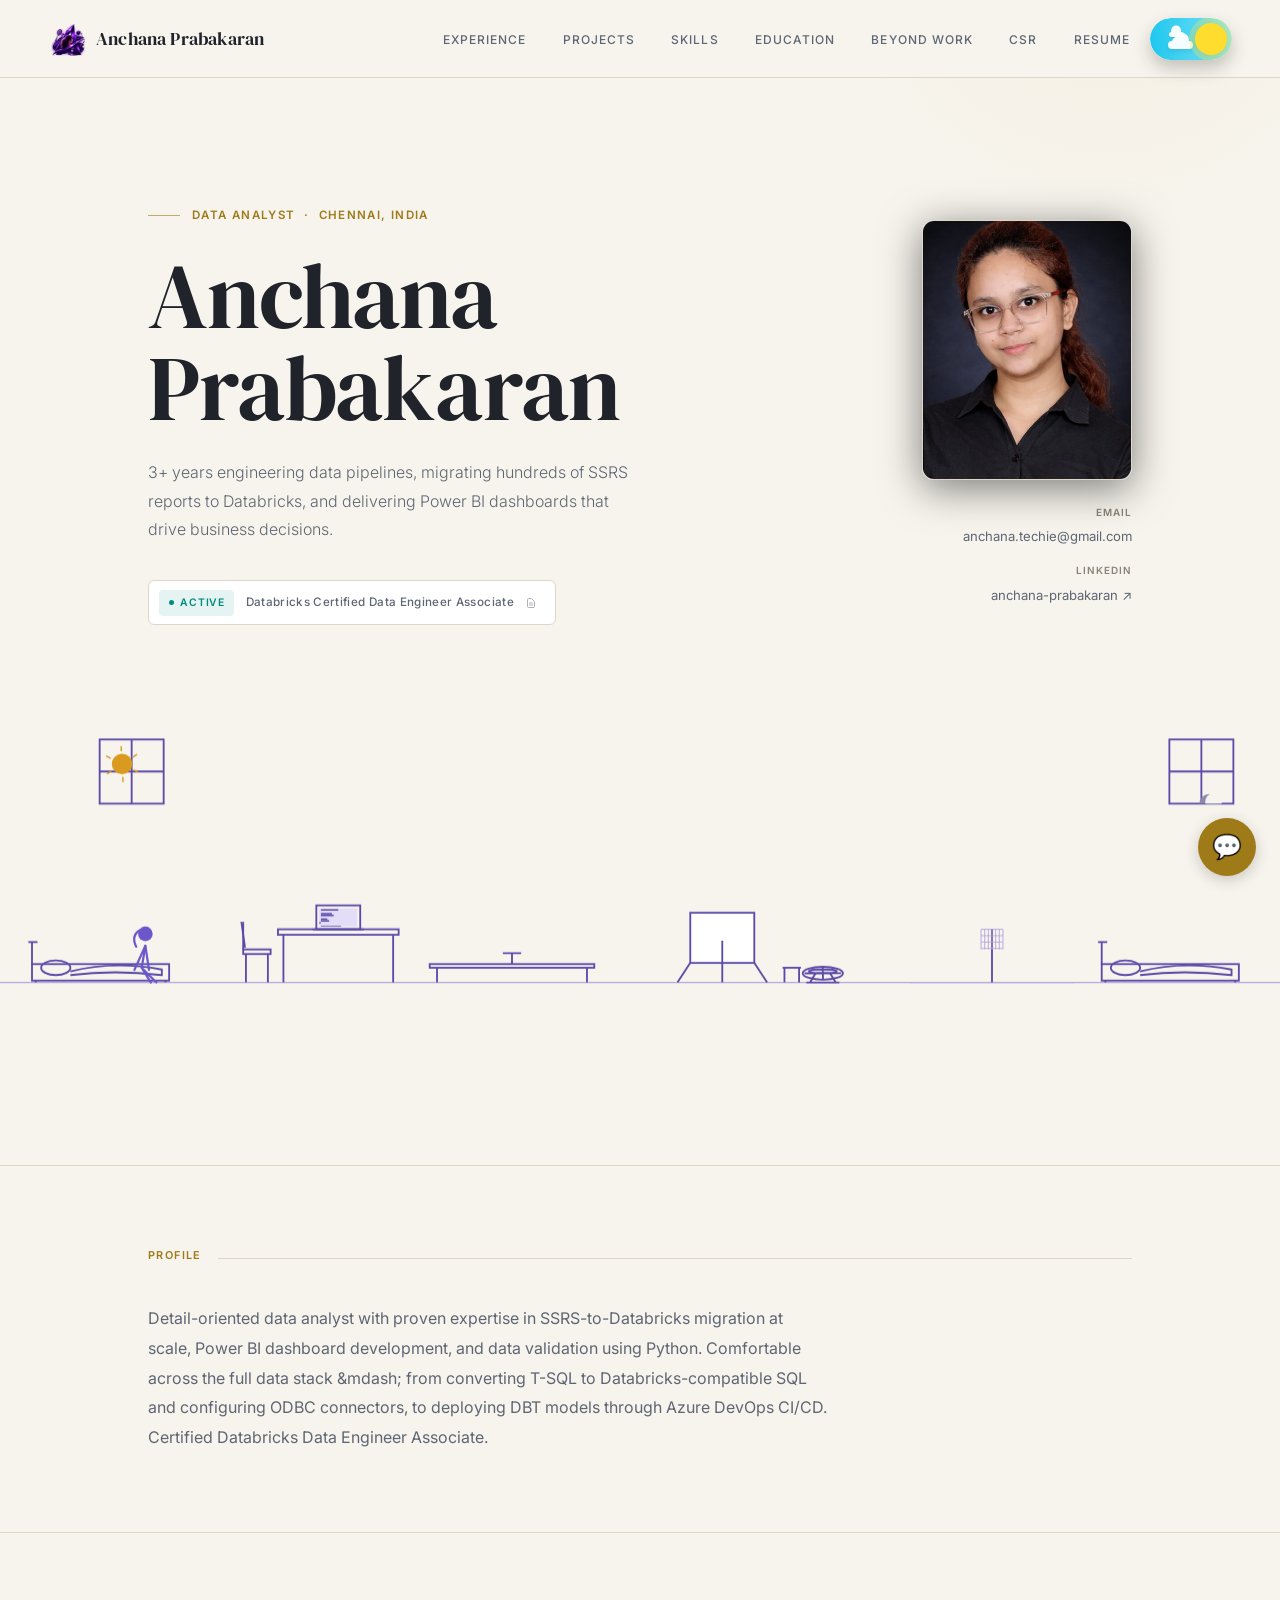
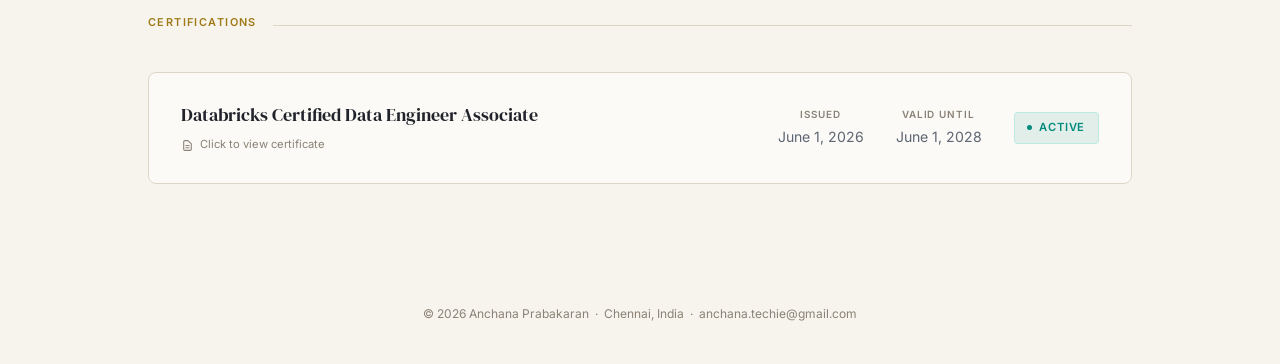
==== index.html @ 978d60ca "Portfolio improvements: personal projects, live numbers, faster chat Website - Add a Personal Projec" ====
<!DOCTYPE html>
<html lang="en">
<head>
  <meta charset="UTF-8" />
  <meta name="viewport" content="width=device-width, initial-scale=1.0" />
  <title>Anchana Prabakaran – Data Analyst</title>
  <meta name="description" content="Anchana Prabakaran — Data Analyst in Chennai, India. Databricks Certified Data Engineer Associate working across Power BI, Azure Databricks, DBT and SSRS-to-Databricks migration. Ask the AI assistant about her work." />
  <meta name="author" content="Anchana Prabakaran" />
  <meta name="theme-color" content="#0f0f0f" />
  <link rel="canonical" href="https://anchana-techie.github.io/MyHomePortfolio/" />
  <!-- Link previews (LinkedIn, WhatsApp, Slack, X) -->
  <meta property="og:type" content="profile" />
  <meta property="og:site_name" content="Anchana Prabakaran" />
  <meta property="og:title" content="Anchana Prabakaran – Data Analyst" />
  <meta property="og:description" content="Power BI, Azure Databricks, DBT and SSRS-to-Databricks migration. Databricks Certified Data Engineer Associate, Chennai, India." />
  <meta property="og:url" content="https://anchana-techie.github.io/MyHomePortfolio/" />
  <meta property="og:image" content="https://anchana-techie.github.io/MyHomePortfolio/Images/Anchu.jpg" />
  <meta property="og:image:alt" content="Photo of Anchana Prabakaran" />
  <meta name="twitter:card" content="summary" />
  <script type="application/ld+json">
  {
    "@context": "https://schema.org",
    "@type": "Person",
    "name": "Anchana Prabakaran",
    "jobTitle": "Data Analyst",
    "url": "https://anchana-techie.github.io/MyHomePortfolio/",
    "image": "https://anchana-techie.github.io/MyHomePortfolio/Images/Anchu.jpg",
    "email": "mailto:anchana.techie@gmail.com",
    "address": { "@type": "PostalAddress", "addressLocality": "Chennai", "addressCountry": "IN" },
    "sameAs": [
      "https://www.linkedin.com/in/anchana-prabakaran-231331233",
      "https://github.com/anchana-techie"
    ],
    "knowsAbout": ["Power BI", "Azure Databricks", "DBT", "SQL", "Python", "ETL pipelines", "Retrieval-augmented generation"]
  }
  </script>
  <link rel="icon" type="image/x-icon" href="Images/favicon.ico" />
  <link rel="icon" type="image/png" sizes="32x32" href="Images/favicon-32x32.png" />
  <link rel="icon" type="image/png" sizes="16x16" href="Images/favicon-16x16.png" />
  <link rel="apple-touch-icon" href="Images/apple-touch-icon.png" />
  <link rel="preconnect" href="https://fonts.googleapis.com" />
  <link rel="preconnect" href="https://fonts.gstatic.com" crossorigin />
  <link href="https://fonts.googleapis.com/css2?family=DM+Serif+Display&family=Inter:wght@300;400;500;600&display=swap" rel="stylesheet" />
  <link rel="stylesheet" href="CSS_Files/base.css" />
  <link rel="stylesheet" href="CSS_Files/navigation.css" />
  <link rel="stylesheet" href="CSS_Files/hero.css" />
  <link rel="stylesheet" href="CSS_Files/section-common.css" />
  <link rel="stylesheet" href="CSS_Files/skills.css" />
  <link rel="stylesheet" href="CSS_Files/experience.css" />
  <link rel="stylesheet" href="CSS_Files/certifications.css" />
  <link rel="stylesheet" href="CSS_Files/education.css" />
  <link rel="stylesheet" href="CSS_Files/carousel.css" />
  <link rel="stylesheet" href="CSS_Files/csr.css" />
  <link rel="stylesheet" href="CSS_Files/stick-story.css" />
  <link rel="stylesheet" href="CSS_Files/footer.css" />
  <link rel="stylesheet" href="CSS_Files/modal.css" />
  <link rel="stylesheet" href="CSS_Files/responsive.css" />
  <link rel="stylesheet" href="CSS_Files/timeline.css" />
  <link rel="stylesheet" href="CSS_Files/beyondwork.css" />
  <link rel="stylesheet" href="CSS_Files/chatbot.css" />
  <style>
    /* Small scoped rule for the new nav logo mark - kept inline since the
       shared navigation.css wasn't part of this edit. Move into
       navigation.css whenever that file is next touched.
       The logo artwork has a near-white circular fill, which blends into
       the light-theme nav-bg (also near-white/cream). The box-shadow ring
       gives it a defined edge against ANY nav background, light or dark. */
    /* The logo is a link now (so "#home" works), so undo the small
       uppercase menu-link styling it would otherwise inherit. */
    nav a.nav-logo {
      font-size: 1.15rem;
      font-weight: 400;
      letter-spacing: 0.01em;
      text-transform: none;
      color: var(--text);
      display: inline-flex;
      align-items: center;
    }
    nav a.nav-logo:hover, nav a.nav-logo.active { color: var(--text); }
    /* Visible focus ring for keyboard users. */
    nav a:focus-visible, .theme-toggle:focus-visible, .nav-hamburger:focus-visible,
    #pai-bubble:focus-visible, .pai-chip:focus-visible, .personal-link:focus-visible {
      outline: 2px solid var(--gold);
      outline-offset: 3px;
      border-radius: 4px;
    }
    .nav-logo-mark {
      height: 40px;
      width: 40px;
      vertical-align: middle;
      margin-right: 8px;
    }
  </style>
</head>
<body>

<!-- NAV -->
<nav>
  <div class="wrap">
    <a class="nav-logo" href="#home" data-page="home">
      <img class="nav-logo-mark" src="Images/logo-192.png" alt="" width="40" height="40" />
      Anchana Prabakaran
    </a>
    <button class="nav-hamburger" id="navHamburger" type="button" aria-label="Toggle menu" aria-expanded="false" aria-controls="navActions">
      <span></span><span></span><span></span>
    </button>
    <div class="nav-actions" id="navActions">
      <ul>
        <li><a href="#experience" data-page="YearExperience" id="nav-YearExperience">Experience</a></li>
        <li><a href="#projects" data-page="experience" id="nav-experience">Projects</a></li>
        <li><a href="#skills" data-page="skills" id="nav-skills">Skills</a></li>
        <li><a href="#education" data-page="education" id="nav-education">Education</a></li>
        <li><a href="#beyond-work" data-page="beyondwork" id="nav-beyondwork">Beyond Work</a></li>
        <li><a href="#csr" data-page="CSR" id="nav-CSR">CSR</a></li>
        <li><a href="#resume" data-modal="resume" id="nav-resume">Resume</a></li>
      </ul>
      <button class="theme-toggle" id="themeToggle" type="button" aria-label="Switch to light mode" aria-pressed="false">
        <span class="toggle-sky dark" aria-hidden="true"></span>
        <span class="toggle-sky light" aria-hidden="true"></span>
        <span class="toggle-cloud small" aria-hidden="true"></span>
        <span class="toggle-cloud" aria-hidden="true"></span>
        <span class="toggle-orb" aria-hidden="true"></span>
      </button>
    </div>
  </div>
</nav>


<!-- ═══ HOME PAGE ═══ -->
<div class="page active" id="page-home">

  <header class="hero">
    <div class="wrap">
      <div class="hero-grid">
        <div>
          <p class="hero-eyebrow" id="heroEyebrow"><span></span></p>
          <h1 id="heroName">&nbsp;</h1>
          <p class="hero-desc" id="heroDesc"></p>
          <div class="cert-badge" id="heroCertBadge" onclick="openModal('cert')" title="Click to view certificate">
            <span class="live" id="heroCertStatus"></span>
            <span id="heroCertName"></span>
            <svg xmlns="http://www.w3.org/2000/svg" width="12" height="12" fill="none" viewBox="0 0 24 24" stroke="currentColor" stroke-width="2" style="opacity:.5"><path stroke-linecap="round" stroke-linejoin="round" d="M9 12h6m-6 4h6m2 5H7a2 2 0 01-2-2V5a2 2 0 012-2h5.586a1 1 0 01.707.293l5.414 5.414a1 1 0 01.293.707V19a2 2 0 01-2 2z"/></svg>
          </div>
        </div>
        <div class="hero-photo-col">
          <div class="hero-photo-wrap">
            <img src="" alt="" class="hero-photo" id="heroPhoto" />
            <img class="hero-photo-logo" src="Images/anchana-logo-large.png" alt="Anchana Prabakaran logo" />
          </div>
          <div class="hero-contact">
            <div class="contact-item">
              <div class="contact-label">Email</div>
              <a href="#" id="heroEmail"></a>
            </div>
            <div class="contact-item">
              <div class="contact-label">LinkedIn</div>
              <a href="#" target="_blank" rel="noopener" id="heroLinkedin"></a>
            </div>
          </div>
        </div>
      </div>
    </div>
    <!-- stick story: day-in-the-life animated strip -->
    <div class="stick-story-layer" id="stickStoryLayer"><canvas id="stickStoryCanvas"></canvas></div>
  </header>

  <section>
    <div class="wrap">
      <div class="section-header">
        <span class="eyebrow" id="profileEyebrow">Profile</span>
        <div class="eyebrow-rule"></div>
      </div>
      <p class="summary-text" id="profileSummary"><!-- populated from JSON_Files/home.json --></p>
    </div>
  </section>

  <section style="border-bottom:none;">
    <div class="wrap">
      <div class="section-header">
        <span class="eyebrow" id="certEyebrow">Certifications</span>
        <div class="eyebrow-rule"></div>
      </div>
      <div class="cert-row" onclick="openModal('cert')">
        <div>
          <div class="cert-name" id="certRowName"></div>
          <div class="cert-row-hint">
            <svg xmlns="http://www.w3.org/2000/svg" width="13" height="13" fill="none" viewBox="0 0 24 24" stroke="currentColor" stroke-width="2"><path stroke-linecap="round" stroke-linejoin="round" d="M9 12h6m-6 4h6m2 5H7a2 2 0 01-2-2V5a2 2 0 012-2h5.586a1 1 0 01.707.293l5.414 5.414a1 1 0 01.293.707V19a2 2 0 01-2 2z"/></svg>
            Click to view certificate
          </div>
        </div>
        <div class="cert-meta">
          <div class="cert-date-block">
            <div class="cert-date-label" id="certIssuedLabel">Issued</div>
            <div class="cert-date-val" id="certIssuedDate"></div>
          </div>
          <div class="cert-date-block">
            <div class="cert-date-label" id="certValidLabel">Valid Until</div>
            <div class="cert-date-val" id="certValidDate"></div>
          </div>
          <div class="status-active" id="certStatus"></div>
        </div>
      </div>
    </div>
  </section>

</div><!-- /page-home -->


<!-- ═══ YEAR EXPERIENCE (TIMELINE) PAGE ═══ -->
<div class="page" id="page-YearExperience">
  <section style="border-bottom:none;">
    <div class="wrap">
      <p class="eyebrow"><span class="tl-eyebrow-dot"></span>MY JOURNEY</p>
      <h2 class="tl-title" id="tlTitle">Experience<span>.</span></h2>
      <p class="tl-subtitle" id="tlSubtitle">Loading timeline…</p>

      <div class="tl-list" id="tlList"><!-- populated from experience.json --></div>

      <div class="tl-stats" id="tlStats"><!-- populated from experience.json --></div>
    </div>
  </section>
</div><!-- /page-YearExperience -->


<!-- ═══ EXPERIENCE PAGE ═══ -->
<div class="page" id="page-experience">
  <section style="border-bottom:none;">
    <div class="wrap">
      <div class="section-header">
        <span class="eyebrow" id="projectsEyebrow">Work Experience</span>
        <div class="eyebrow-rule"></div>
      </div>

      <div class="exp-company" id="projectsCompany"><!-- populated from JSON_Files/projects.json --></div>

      <div class="projects-wrap" id="projectsWrap"><!-- populated from JSON_Files/projects.json --></div>

      <div class="personal-projects" id="personalProjects" hidden>
        <div class="section-header">
          <span class="eyebrow" id="personalEyebrow">Personal Projects</span>
          <div class="eyebrow-rule"></div>
        </div>
        <p class="personal-intro" id="personalIntro"></p>
        <div class="personal-grid" id="personalGrid"><!-- populated from JSON_Files/personal-projects.json --></div>
      </div>
    </div>
  </section>
</div><!-- /page-experience -->


<!-- ═══ SKILLS PAGE ═══ -->
<div class="page" id="page-skills">
  <section style="border-bottom:none;">
    <div class="wrap">
      <div class="section-header">
        <span class="eyebrow" id="skillsEyebrow">Technical Skills</span>
        <div class="eyebrow-rule"></div>
      </div>
      <div class="skills-grid" id="skillsGrid"><!-- populated from JSON_Files/skills.json --></div>
    </div>
  </section>
</div><!-- /page-skills -->


<!-- ═══ EDUCATION PAGE ═══ -->
<div class="page" id="page-education">
  <section style="border-bottom:none;">
    <div class="wrap">
      <div class="section-header">
        <span class="eyebrow" id="educationEyebrow">Education</span>
        <div class="eyebrow-rule"></div>
      </div>
      <div class="edu-card">
        <div>
          <div class="edu-degree" id="eduDegree"></div>
          <div class="edu-school" id="eduSchool"></div>
          <div class="edu-honour" id="eduHonour"></div>
        </div>
        <div class="edu-stats" id="eduStats"><!-- populated from JSON_Files/education.json --></div>
      </div>

      <h2 class="carousel-section-title" id="carouselSectionTitle">Course Certifications</h2>
      <div class="carousel-wrap" id="carouselWrap">
        <button class="carousel-btn prev" id="carouselPrev" aria-label="Previous">
          <svg width="16" height="16" fill="none" stroke="currentColor" stroke-width="2.5" viewBox="0 0 24 24"><path stroke-linecap="round" stroke-linejoin="round" d="M15 19l-7-7 7-7"/></svg>
        </button>
        <div class="carousel-viewport" id="carouselViewport">
          <div class="carousel-track" id="carouselTrack"><!-- populated from JSON_Files/education.json --></div>
        </div>
        <button class="carousel-btn next" id="carouselNext" aria-label="Next">
          <svg width="16" height="16" fill="none" stroke="currentColor" stroke-width="2.5" viewBox="0 0 24 24"><path stroke-linecap="round" stroke-linejoin="round" d="M9 5l7 7-7 7"/></svg>
        </button>
        <div class="carousel-dots" id="carouselDots"></div>
      </div>
    </div>
  </section>
</div><!-- /page-education -->

<div class="page" id="page-beyondwork">
  <section style="border-bottom:none;">
    <div class="wrap">
      <div class="section-header">
        <span class="eyebrow">Beyond Work</span>
        <div class="eyebrow-rule"></div>
      </div>

      <div class="beyond-work-grid">
        <aside class="beyond-work-nav">
          <ul id="hobbyNavList"><!-- populated from beyondwork-images.json --></ul>
        </aside>

        <div class="beyond-work-display">
          <div class="beyond-work-intro">
            <p class="summary-text">These are a few of the hobbies I enjoy outside of work. 
          </div>

          <div id="hobbyGalleries"><!-- populated from beyondwork-images.json --></div>
        </div>
      </div>
    </div>
  </section>
</div>


<!-- ═══ CSR PAGE ═══ -->
<div class="page" id="page-CSR">
  <section style="border-bottom:none;">
    <div class="wrap">
      <div class="section-header">
        <span class="eyebrow">CSR</span>
        <div class="eyebrow-rule"></div>
      </div>

      <div class="csr-stage" id="csrStage">
        <button class="csr-btn prev" id="csrPrev" aria-label="Previous">
          <svg width="18" height="18" fill="none" stroke="currentColor" stroke-width="2.5" viewBox="0 0 24 24"><path stroke-linecap="round" stroke-linejoin="round" d="M15 19l-7-7 7-7"/></svg>
        </button>
        <div class="csr-track" id="csrTrack"><!-- populated from csr-images.json --></div>
        <button class="csr-btn next" id="csrNext" aria-label="Next">
          <svg width="18" height="18" fill="none" stroke="currentColor" stroke-width="2.5" viewBox="0 0 24 24"><path stroke-linecap="round" stroke-linejoin="round" d="M9 5l7 7-7 7"/></svg>
        </button>
      </div>

      <div class="csr-caption">
        <div class="csr-caption-title" id="csrTitle"></div>
        <p class="csr-caption-desc" id="csrDesc"></p>
      </div>

      <div class="csr-dots" id="csrDots"></div>
    </div>
  </section>
</div>


<!-- <div class="page" id="page-works">
  <section style="border-bottom:none;">
    <div class="wrap">
      <div class="section-header">
        <span class="eyebrow">Portfolio</span>
        <div class="eyebrow-rule"></div>
      </div>
      <div class="edu-docs">
        <button class="edu-doc-btn" onclick="openModal('agentproductivity')">Agent Productivity Dashboard</button>
        <button class="edu-doc-btn" onclick="openModal('claimsdashboard')">Claims Dashboard</button>
        <button class="edu-doc-btn" onclick="openModal('portfolioatrisk')">Portfolio At Risk</button>
        <button class="edu-doc-btn" onclick="openModal('simulatorpar')">Simulator PAR</button>
      </div>
    </div>
  </section>
</div> -->




<!-- FOOTER -->
<footer>
  <div class="wrap">
    <p>© <span id="copyright-year"></span> Anchana Prabakaran &nbsp;·&nbsp; Chennai, India &nbsp;·&nbsp;
      <a href="mailto:anchana.techie@gmail.com">anchana.techie@gmail.com</a>
    </p>
  </div>
</footer>

<script>
  document.getElementById('copyright-year').textContent = new Date().getFullYear();
</script>

<!-- ═══ DOCUMENT MODAL ═══ -->
<div class="modal-overlay" id="docModal" onclick="handleOverlayClick(event)">
  <div class="modal-box">
    <div class="modal-header">
      <span class="modal-title" id="modalTitle">Document</span>
      <button class="modal-close" onclick="closeModal()">&#x2715;</button>
    </div>
    <div class="modal-body" id="modalBody"></div>
  </div>
</div>


<script>
  /* ── Live numbers ─────────────────────────────────────────────
     Text in the JSON files can say {years} ("3+") or {tenure}
     ("3 yrs 2 mos"); both are counted from CAREER_START, so the
     site never shows a stale "2+ years" again. A timeline entry
     whose duration is {auto} gets it worked out from its period,
     e.g. "Apr 2026 – Present". Counted inclusively, like LinkedIn. */
  var CAREER_START = '2023-10';
  var PortfolioDates = (function () {
    var MONTHS = ['jan','feb','mar','apr','may','jun','jul','aug','sep','oct','nov','dec'];
    function parseMonth(text) {
      var m = String(text || '').trim().toLowerCase().match(/^([a-z]{3})[a-z]*\.?\s+(\d{4})$/);
      if (!m || MONTHS.indexOf(m[1]) === -1) return null;
      return { y: +m[2], m: MONTHS.indexOf(m[1]) + 1 };
    }
    function monthsBetween(start, end) {
      return (end.y - start.y) * 12 + (end.m - start.m) + 1;
    }
    function now() { var d = new Date(); return { y: d.getFullYear(), m: d.getMonth() + 1 }; }
    function tenure(months) {
      var y = Math.floor(months / 12), r = months % 12, parts = [];
      if (y) parts.push(y + (y === 1 ? ' yr' : ' yrs'));
      if (r) parts.push(r + (r === 1 ? ' mo' : ' mos'));
      return parts.join(' ') || '1 mo';
    }
    var start = { y: +CAREER_START.slice(0, 4), m: +CAREER_START.slice(5, 7) };
    function careerMonths() { return monthsBetween(start, now()); }
    function fill(text) {
      if (typeof text !== 'string') return text;
      var months = careerMonths();
      return text
        .replace(/\{years\}/g, Math.floor(months / 12) + '+')
        .replace(/\{tenure\}/g, tenure(months));
    }
    function durationFor(period) {
      var halves = String(period || '').split(/\s*[–—-]\s*/);
      if (halves.length !== 2) return '';
      var from = parseMonth(halves[0]);
      var to = /present|now|current/i.test(halves[1]) ? now() : parseMonth(halves[1]);
      return from && to ? tenure(monthsBetween(from, to)) : '';
    }
    return { fill: fill, durationFor: durationFor };
  })();
</script>

<script>
  /* Theme toggle */
  (function () {
    var toggle = document.getElementById('themeToggle');
    var savedTheme = localStorage.getItem('theme');
    var prefersLight = window.matchMedia &&
      window.matchMedia('(prefers-color-scheme: light)').matches;
    var currentTheme = savedTheme || (prefersLight ? 'light' : 'dark');

    function applyTheme(theme) {
      var isLight = theme === 'light';
      document.body.classList.toggle('light-theme', isLight);
      if (toggle) {
        toggle.setAttribute('aria-label', isLight ? 'Switch to dark mode' : 'Switch to light mode');
        toggle.setAttribute('aria-pressed', String(isLight));
      }
      window.dispatchEvent(new CustomEvent('themechange', { detail: { theme: theme } }));
    }

    applyTheme(currentTheme);

    if (toggle) {
      toggle.addEventListener('click', function () {
        currentTheme = document.body.classList.contains('light-theme') ? 'dark' : 'light';
        localStorage.setItem('theme', currentTheme);
        applyTheme(currentTheme);
      });
    }
  })();

  /* Mobile hamburger nav */
  var hamburger = document.getElementById('navHamburger');
  var navActions = document.getElementById('navActions');

  function closeMobileNav() {
    if (!hamburger || !navActions) return;
    navActions.classList.remove('open');
    hamburger.setAttribute('aria-expanded', 'false');
  }

  function toggleMobileNav() {
    if (!hamburger || !navActions) return;
    var isOpen = navActions.classList.toggle('open');
    hamburger.setAttribute('aria-expanded', String(isOpen));
  }

  if (hamburger) {
    hamburger.addEventListener('click', function (e) {
      e.stopPropagation();
      toggleMobileNav();
    });
  }

  document.addEventListener('click', function (e) {
    if (!navActions || !navActions.classList.contains('open')) return;
    if (navActions.contains(e.target) || (hamburger && hamburger.contains(e.target))) return;
    closeMobileNav();
  });

  window.addEventListener('resize', closeMobileNav);

  /* ── Document registry
     Replace the 'file' values with the actual PDF filenames placed
     in the same folder as this index.html file.
  ── */
  const docs = {
    cert: { title:'Databricks Certified Data Engineer Associate', type:'image', file:'Images/Databricks.png' },
    marksheet: { title:'Consolidated Marksheet', type:'pdf', file:'Documents/Anchana Consolidated Marksheet.pdf' },
    degree: { title:'Degree Certificate', type:'pdf', file:'Documents/Anchana Provisional Certificate.pdf' },
    resume: { title:'Resume', type:'pdf', file:'Documents/Anchana_Prabakaran_Resume.pdf' },
    agentproductivity:{ title:'Agent Productivity Dashboard', type:'pbix', file:'PowerBi/AgentProductivityFinal.pbix' },
    claimsdashboard:{ title:'Claims Dashboard', type:'pbix', file:'PowerBi/ClaimsDashboards.pbix' },
    portfolioatrisk:{ title:'Portfolio At Risk Dashboard', type:'pbix', file:'PowerBi/PortfolioAtRisk.pbix' },
    simulatorpar:{ title:'Simulator PAR Dashboard', type:'pbix', file:'PowerBi/Simulator_PAR.pbix' }
  };

  /* ── Page switcher ──
     Each page has a short, shareable address: …/MyHomePortfolio/#projects
     opens straight on Projects, and the browser Back button works. */
  const PAGE_SLUGS = {
    home: 'home', YearExperience: 'experience', experience: 'projects',
    skills: 'skills', education: 'education', beyondwork: 'beyond-work', CSR: 'csr'
  };
  const SLUG_PAGES = {};
  Object.keys(PAGE_SLUGS).forEach(function (k) { SLUG_PAGES[PAGE_SLUGS[k]] = k; });

  function showPage(name, opts) {
    if (!document.getElementById('page-' + name)) name = 'home';
    document.querySelectorAll('.page').forEach(p => p.classList.remove('active'));
    document.querySelectorAll('nav a').forEach(a => {
      a.classList.remove('active');
      a.removeAttribute('aria-current');
    });

    document.getElementById('page-' + name).classList.add('active');

    const link = document.getElementById('nav-' + name);
    if (link) { link.classList.add('active'); link.setAttribute('aria-current', 'page'); }

    // Keep the address bar in step without adding a history entry when the
    // change came from the address bar itself.
    const slug = PAGE_SLUGS[name];
    if (!(opts && opts.fromHash) && location.hash !== '#' + slug) {
      history.pushState(null, '', '#' + slug);
    }

    window.scrollTo({ top: 0, behavior: 'instant' });
    closeMobileNav();
  }

  function pageFromHash() {
    const slug = decodeURIComponent(location.hash.replace(/^#/, '')).toLowerCase();
    if (slug === 'resume') { showPage('home', { fromHash: true }); openModal('resume'); return; }
    showPage(SLUG_PAGES[slug] || 'home', { fromHash: true });
  }

  document.addEventListener('click', function (e) {
    const pageLink = e.target.closest('a[data-page]');
    if (pageLink) { e.preventDefault(); showPage(pageLink.getAttribute('data-page')); return; }
    const modalLink = e.target.closest('a[data-modal]');
    if (modalLink) { e.preventDefault(); closeMobileNav(); openModal(modalLink.getAttribute('data-modal')); }
  });
  window.addEventListener('popstate', pageFromHash);
  document.addEventListener('DOMContentLoaded', function () { if (location.hash) pageFromHash(); });

  /* ── Modal ── */
  function openModal(key) {
    const doc = docs[key];
    document.getElementById('modalTitle').textContent = doc.title;
    const body = document.getElementById('modalBody');

    if (doc.type === 'image') {
      body.innerHTML = `<div style="padding:20px;text-align:center;">
        <img src="${doc.file}" style="max-width:100%;max-height:75vh;border-radius:8px;">
      </div>`;
    } else if (doc.type === 'pbix') {
      body.innerHTML = `<div class="modal-placeholder">
        <h3>Power BI File</h3>
        <p>Browsers cannot preview .pbix files directly.</p>
        <a href="${doc.file}" download style="padding:10px 20px;border:1px solid #c9a84c;text-decoration:none;">Download PBIX File</a>
      </div>`;
    } else {
      body.innerHTML = `<iframe src="${doc.file}#toolbar=1&view=FitH" style="overflow:hidden;"></iframe>
      <div style="padding:15px;text-align:center;">
      <a href="${doc.file}" download style="padding:10px 20px;border:1px solid #c9a84c;text-decoration:none;">Download</a>
      </div>`;
    }

    document.getElementById('docModal').classList.add('open');
    document.body.style.overflow = 'hidden';
  }

  function checkIframe(iframe) {
    /* If the PDF fails to load (e.g. file not found) the iframe contentDocument
       will be inaccessible or blank — show the fallback hint. */
    try {
      const doc = iframe.contentDocument || iframe.contentWindow.document;
      if (!doc || doc.body.innerHTML === '') showFallback();
    } catch (e) {
      // cross-origin or actual PDF — either way it loaded fine
    }
  }

  function showFallback() {
    const fb = document.getElementById('modal-fallback');
    const iframe = document.querySelector('#modalBody iframe');
    if (fb) fb.style.display = 'flex';
    if (iframe) iframe.style.display = 'none';
  }

  function closeModal() {
    document.getElementById('docModal').classList.remove('open');
    document.body.style.overflow = '';
    document.getElementById('modalBody').innerHTML = '';
  }

  document.addEventListener('keydown', function (e) {
    if (e.key === 'Escape' && document.getElementById('docModal').classList.contains('open')) closeModal();
  });

  function handleOverlayClick(e) {
    if (e.target === document.getElementById('docModal')) closeModal();
  }

  /* roundRect polyfill for older browsers */
  if (!CanvasRenderingContext2D.prototype.roundRect) {
    CanvasRenderingContext2D.prototype.roundRect = function(x,y,w,h,r){
      this.beginPath();
      this.moveTo(x+r,y);
      this.lineTo(x+w-r,y);
      this.quadraticCurveTo(x+w,y,x+w,y+r);
      this.lineTo(x+w,y+h-r);
      this.quadraticCurveTo(x+w,y+h,x+w-r,y+h);
      this.lineTo(x+r,y+h);
      this.quadraticCurveTo(x,y+h,x,y+h-r);
      this.lineTo(x,y+r);
      this.quadraticCurveTo(x,y,x+r,y);
      this.closePath();
    };
  }

  /* ── STICK STORY (day-in-the-life hero animation) ── */
  (function(){
const canvas = document.getElementById('stickStoryCanvas');
if (!canvas) return;
const layer = document.getElementById('stickStoryLayer');
const ctx = canvas.getContext('2d');

const BG_W = 1400, BG_H = 380;
const GROUND_Y = 320; // the floor line every standing figure's feet touch

// Full-bleed, aspect-correct resize: the strip always fills the container's
// actual width (never letterboxed/cropped) and stays crisp at any screen size.
function resize(){
  const w = layer.clientWidth;
  const scale = w / BG_W;
  const h = BG_H * scale;
  layer.style.height = h+'px';
  canvas.style.width = w+'px';
  canvas.style.height = h+'px';
  const dpr = window.devicePixelRatio||1;
  canvas.width = Math.round(w*dpr);
  canvas.height = Math.round(h*dpr);
  ctx.setTransform(scale*dpr,0,0,scale*dpr,0,0);
}
window.addEventListener('resize', resize);
resize();

const COL_DARK = {
  bg:'#0a0a12', line:'#8f7cf0', lineDim:'#5c4fae',
  girl:'#c7bbfb', partner:'#ffb4d0',
  accentSun:'#f6c667', accentMoon:'#d9def0',
  paper:'#efe7ff', ink:'#3a2f66', screen:'#2a2350', code:'#a996ff', shuttle:'#ffffff'
};
const COL_LIGHT = {
  bg:'#f7f4ed', line:'#5b4aa8', lineDim:'#b3a7de',
  girl:'#6b57c9', partner:'#c9527e',
  accentSun:'#d99a1f', accentMoon:'#8d89ab',
  paper:'#ffffff', ink:'#3a2f66', screen:'#e3ddf7', code:'#5b4aa8', shuttle:'#3a2f66'
};
const COL = Object.assign({}, COL_DARK);
function applyStickStoryTheme(isLight) {
  Object.assign(COL, isLight ? COL_LIGHT : COL_DARK);
}
applyStickStoryTheme(document.body.classList.contains('light-theme'));
window.addEventListener('themechange', function (e) {
  applyStickStoryTheme(e.detail && e.detail.theme === 'light');
});

// scene anchor x positions (design space) — all left→right, nothing overlaps
const SCENES = {
  bed1:   {x:110, w:150},
  desk:   {x:300},
  tt:     {x:520, tableL:470, tableR:650, girlX:430, partnerX:690},
  easel:  {x:790},
  pottery:{x:900},
  bad:    {x:1020, netX:1085, partnerX:1150},
  bed2:   {x:1280, w:150}
};
// derived stopping points for the girl's walk path (matches draw geometry)
const STOPS = {
  bed1Foot:  SCENES.bed1.x + SCENES.bed1.w/2 - 30,
  deskSeat:  SCENES.desk.x - 10,
  ttSpot:    SCENES.tt.girlX,
  easelSpot: SCENES.easel.x - 40,
  potterySpot: SCENES.pottery.x - 34,
  badSpot:   SCENES.bad.x,
  bed2Foot:  SCENES.bed2.x + SCENES.bed2.w/2 - 30
};

let t = 0, sunProgress = 0, moonProgress = 0;

// ---------------- windows ----------------
function drawWindow(cx, cy, w, h){
  ctx.strokeStyle = COL.line; ctx.lineWidth = 2;
  ctx.strokeRect(cx-w/2, cy-h/2, w, h);
  ctx.beginPath();
  ctx.moveTo(cx-w/2, cy); ctx.lineTo(cx+w/2, cy);
  ctx.moveTo(cx, cy-h/2); ctx.lineTo(cx, cy+h/2);
  ctx.stroke();
}
function drawSunWindow(cx, cy, w, h, progress){
  drawWindow(cx, cy, w, h);
  ctx.save(); ctx.beginPath(); ctx.rect(cx-w/2, cy-h/2, w, h); ctx.clip();
  const sy = (cy+h/2) - progress*h*1.1;
  ctx.fillStyle = COL.accentSun;
  ctx.beginPath(); ctx.arc(cx-w*0.15, sy, w*0.16, 0, Math.PI*2); ctx.fill();
  ctx.strokeStyle = COL.accentSun; ctx.lineWidth=1.5;
  for(let i=0;i<6;i++){
    const a = i/6*Math.PI*2 + t*0.3;
    ctx.beginPath();
    ctx.moveTo(cx-w*0.15+Math.cos(a)*w*0.2, sy+Math.sin(a)*w*0.2);
    ctx.lineTo(cx-w*0.15+Math.cos(a)*w*0.28, sy+Math.sin(a)*w*0.28);
    ctx.stroke();
  }
  ctx.restore();
}
function drawMoonWindow(cx, cy, w, h, progress){
  drawWindow(cx, cy, w, h);
  ctx.save(); ctx.beginPath(); ctx.rect(cx-w/2, cy-h/2, w, h); ctx.clip();
  ctx.fillStyle = COL.accentMoon;
  [[0.3,0.3],[0.7,0.25],[0.55,0.6],[0.2,0.7]].forEach((s,i)=>{
    const tw = 0.5+0.5*Math.sin(t*3+i);
    ctx.globalAlpha = Math.min(1,progress*1.5)*tw;
    ctx.beginPath(); ctx.arc(cx-w/2+s[0]*w, cy-h/2+s[1]*h, 1.6,0,Math.PI*2); ctx.fill();
  });
  ctx.globalAlpha=1;
  const my = (cy+h/2) - progress*h*1.1;
  ctx.fillStyle = COL.accentMoon;
  ctx.beginPath(); ctx.arc(cx+w*0.12, my, w*0.15, 0, Math.PI*2); ctx.fill();
  ctx.fillStyle = COL.bg;
  ctx.beginPath(); ctx.arc(cx+w*0.12+w*0.07, my-w*0.03, w*0.13,0,Math.PI*2); ctx.fill();
  ctx.restore();
}

// ---------------- bed (returns surface coords the figure aligns to) ----------------
function bed(cx, w){
  const floor=GROUND_Y, bx=cx-w/2, topY=floor-30, botY=floor-2;
  ctx.strokeStyle=COL.line; ctx.lineWidth=2;
  ctx.strokeRect(bx, topY+10, w, botY-(topY+10));
  ctx.beginPath(); ctx.moveTo(bx,topY+10); ctx.lineTo(bx,topY-14); ctx.stroke();
  ctx.beginPath(); ctx.moveTo(bx-4,topY-14); ctx.lineTo(bx+6,topY-14); ctx.stroke();
  ctx.beginPath();
  ctx.moveTo(bx+4,botY); ctx.lineTo(bx+4,floor);
  ctx.moveTo(bx+w-4,botY); ctx.lineTo(bx+w-4,floor);
  ctx.stroke();
  const pillowCx=bx+26, pillowCy=topY+14;
  ctx.beginPath(); ctx.ellipse(pillowCx, pillowCy, 16, 8, 0, 0, Math.PI*2); ctx.stroke();
  ctx.beginPath();
  ctx.moveTo(bx+42,topY+18);
  ctx.quadraticCurveTo(bx+w*0.6, topY+6, bx+w-8, topY+16);
  ctx.lineTo(bx+w-8, topY+22);
  ctx.quadraticCurveTo(bx+w*0.6, topY+16, bx+42,topY+22);
  ctx.stroke();
  return {pillowCx, pillowCy};
}

// ---------------- desk + chair ----------------
function chairAndDesk(cx, codeOffset){
  const floor=GROUND_Y;
  ctx.strokeStyle=COL.line; ctx.lineWidth=2;
  const dx=cx+4, deskTopY=floor-58;
  ctx.strokeRect(dx, deskTopY, 132, 6);
  ctx.beginPath();
  ctx.moveTo(dx+6,deskTopY+6); ctx.lineTo(dx+6,floor);
  ctx.moveTo(dx+126,deskTopY+6); ctx.lineTo(dx+126,floor);
  ctx.stroke();
  // chair (raised so the seated figure lines up with the desktop)
  const seatX=cx-34, seatY=floor-36, seatW=30;
  ctx.strokeRect(seatX, seatY, seatW, 5);
  ctx.beginPath(); ctx.moveTo(seatX, seatY); ctx.lineTo(seatX, seatY-30); ctx.stroke();
  ctx.beginPath(); ctx.moveTo(seatX-2, seatY-30); ctx.lineTo(seatX+2, seatY-2); ctx.stroke();
  ctx.beginPath();
  ctx.moveTo(seatX+3,seatY+5); ctx.lineTo(seatX+3,floor);
  ctx.moveTo(seatX+seatW-3,seatY+5); ctx.lineTo(seatX+seatW-3,floor);
  ctx.stroke();
  // laptop with scrolling code — centered on the desk
  const lx=dx+42, ly=deskTopY-26, lw=48, lh=26;
  ctx.strokeRect(lx,ly,lw,lh);
  ctx.beginPath(); ctx.moveTo(lx-4,ly+lh); ctx.lineTo(lx+lw+4,ly+lh); ctx.stroke();
  ctx.save();
  ctx.beginPath(); ctx.rect(lx+3,ly+3,lw-6,lh-6); ctx.clip();
  ctx.fillStyle=COL.screen; ctx.fillRect(lx+3,ly+3,lw-6,lh-6);
  ctx.strokeStyle=COL.code; ctx.lineWidth=1.5;
  for(let i=-1;i<8;i++){
    const yy = ly+3 + ((i*6+codeOffset)%lh);
    ctx.beginPath(); ctx.moveTo(lx+5,yy); ctx.lineTo(lx+5+(6+((i*13)%18)),yy); ctx.stroke();
  }
  ctx.restore();
}

// ---------------- table tennis ----------------
function tableTennisTable(x1,x2){
  const floor=GROUND_Y, y=floor-16;
  ctx.strokeStyle=COL.line; ctx.lineWidth=2;
  ctx.strokeRect(x1,y-4,x2-x1,4);
  ctx.beginPath();
  ctx.moveTo(x1+8,y); ctx.lineTo(x1+8,floor);
  ctx.moveTo(x2-8,y); ctx.lineTo(x2-8,floor);
  ctx.stroke();
  const midx=(x1+x2)/2;
  ctx.beginPath();
  ctx.moveTo(midx,y-4); ctx.lineTo(midx,y-16);
  ctx.moveTo(midx-10,y-16); ctx.lineTo(midx+10,y-16);
  ctx.stroke();
  return y;
}

// ---------------- easel / painting ----------------
function easel(cx, progress){
  const floor=GROUND_Y;
  ctx.strokeStyle=COL.line; ctx.lineWidth=2;
  const w=70,h=76, cyTop=floor-h;
  ctx.fillStyle=COL.paper;
  ctx.fillRect(cx-w/2, cyTop, w, h*0.72);
  ctx.strokeRect(cx-w/2, cyTop, w, h*0.72);
  ctx.beginPath();
  ctx.moveTo(cx-w/2, cyTop+h*0.72); ctx.lineTo(cx-w/2-14, floor);
  ctx.moveTo(cx+w/2, cyTop+h*0.72); ctx.lineTo(cx+w/2+14, floor);
  ctx.moveTo(cx, cyTop+h*0.4); ctx.lineTo(cx, floor);
  ctx.stroke();
  ctx.save();
  ctx.beginPath(); ctx.rect(cx-w/2, cyTop, w, h*0.72); ctx.clip();
  ctx.strokeStyle=COL.ink; ctx.lineWidth=1.6;
  if(progress>0.15){
    ctx.beginPath();
    ctx.moveTo(cx-w/2+4, cyTop+h*0.55);
    ctx.lineTo(cx-w/2+22, cyTop+h*0.28);
    ctx.lineTo(cx-w/2+38, cyTop+h*0.5);
    ctx.stroke();
  }
  if(progress>0.4){ ctx.beginPath(); ctx.arc(cx+w*0.22, cyTop+h*0.2, 7,0,Math.PI*2); ctx.stroke(); }
  if(progress>0.6){
    ctx.fillStyle='#7a6fd6';
    ctx.beginPath();
    ctx.moveTo(cx-w/2+4, cyTop+h*0.55);
    ctx.lineTo(cx-w/2+22, cyTop+h*0.28);
    ctx.lineTo(cx-w/2+38, cyTop+h*0.5);
    ctx.lineTo(cx-w/2+4, cyTop+h*0.5);
    ctx.closePath(); ctx.globalAlpha=0.5; ctx.fill(); ctx.globalAlpha=1;
  }
  if(progress>0.8){
    ctx.beginPath();
    ctx.moveTo(cx-w/2, cyTop+h*0.68); ctx.lineTo(cx+w/2, cyTop+h*0.6); ctx.stroke();
  }
  ctx.restore();
}

// ---------------- pottery ----------------
function potteryStool(cx){
  const floor=GROUND_Y, seatY=floor-16;
  ctx.strokeStyle=COL.line; ctx.lineWidth=2;
  ctx.beginPath(); ctx.moveTo(cx-10,seatY); ctx.lineTo(cx+10,seatY); ctx.stroke();
  ctx.beginPath();
  ctx.moveTo(cx-8,seatY); ctx.lineTo(cx-8,floor);
  ctx.moveTo(cx+8,seatY); ctx.lineTo(cx+8,floor);
  ctx.stroke();
}
function potteryWheel(cx,spin){
  const floor=GROUND_Y, y=floor-10;
  ctx.strokeStyle=COL.line; ctx.lineWidth=2;
  ctx.beginPath();
  ctx.moveTo(cx-18,floor); ctx.lineTo(cx+18,floor);
  ctx.moveTo(cx-14,floor); ctx.lineTo(cx-8,y);
  ctx.moveTo(cx+14,floor); ctx.lineTo(cx+8,y);
  ctx.stroke();
  ctx.beginPath(); ctx.ellipse(cx,y,22,7,0,0,Math.PI*2); ctx.stroke();
  for(let i=0;i<4;i++){
    const a = spin + i*Math.PI/2;
    ctx.beginPath(); ctx.moveTo(cx,y); ctx.lineTo(cx+Math.cos(a)*20, y+Math.sin(a)*6); ctx.stroke();
  }
  return y;
}
function claySilhouette(cx, wheelY, progress){
  const blob=[10,13,15,15,13,9], vase=[8,13,16,12,7,9], n=blob.length;
  const h = 4+(34-4)*progress;
  ctx.strokeStyle=COL.line; ctx.fillStyle='rgba(143,124,240,0.18)'; ctx.lineWidth=2;
  ctx.beginPath();
  for(let i=0;i<n;i++){
    const r = blob[i]+(vase[i]-blob[i])*progress, py = wheelY-(i/(n-1))*h, px = cx-r;
    if(i===0) ctx.moveTo(px,py); else ctx.lineTo(px,py);
  }
  for(let i=n-1;i>=0;i--){
    const r = blob[i]+(vase[i]-blob[i])*progress, py = wheelY-(i/(n-1))*h;
    ctx.lineTo(cx+r,py);
  }
  ctx.closePath(); ctx.fill(); ctx.stroke();
}

// ---------------- badminton ----------------
function badmintonNet(netX){
  const floor=GROUND_Y, topY=floor-58;
  ctx.strokeStyle=COL.lineDim; ctx.lineWidth=1.5;
  ctx.beginPath(); ctx.moveTo(netX-90,floor); ctx.lineTo(netX+90,floor); ctx.stroke();
  ctx.strokeStyle=COL.line; ctx.lineWidth=2;
  ctx.beginPath(); ctx.moveTo(netX,floor); ctx.lineTo(netX,topY); ctx.stroke();
  ctx.beginPath(); ctx.moveTo(netX,topY); ctx.lineTo(netX,topY+22); ctx.stroke();
  ctx.strokeStyle=COL.lineDim; ctx.lineWidth=1;
  for(let i=-3;i<=3;i++){ ctx.beginPath(); ctx.moveTo(netX+i*4,topY); ctx.lineTo(netX+i*4,topY+22); ctx.stroke(); }
  for(let j=0;j<=3;j++){ ctx.beginPath(); ctx.moveTo(netX-12,topY+j*7); ctx.lineTo(netX+12,topY+j*7); ctx.stroke(); }
}

function drawGround(){
  ctx.strokeStyle=COL.lineDim; ctx.lineWidth=1.5;
  ctx.beginPath(); ctx.moveTo(0,GROUND_Y); ctx.lineTo(BG_W,GROUND_Y); ctx.stroke();
}

function drawBackground(codeOffset, paintProgress, potteryProgress, wheelSpin){
  ctx.clearRect(0,0,BG_W,BG_H);
  ctx.fillStyle=COL.bg; ctx.fillRect(0,0,BG_W,BG_H);
  drawGround();
  drawSunWindow(SCENES.bed1.x+34, 90, 70, 70, sunProgress);
  const bed1Info = bed(SCENES.bed1.x, SCENES.bed1.w);
  chairAndDesk(SCENES.desk.x, codeOffset);
  const tableY = tableTennisTable(SCENES.tt.tableL, SCENES.tt.tableR);
  easel(SCENES.easel.x, paintProgress);
  potteryStool(SCENES.pottery.x-34);
  const wheelY = potteryWheel(SCENES.pottery.x, wheelSpin);
  claySilhouette(SCENES.pottery.x, wheelY, potteryProgress);
  badmintonNet(SCENES.bad.netX);
  drawMoonWindow(SCENES.bed2.x+34, 90, 70, 70, moonProgress);
  const bed2Info = bed(SCENES.bed2.x, SCENES.bed2.w);
  return {bed1Info, bed2Info, tableY};
}

// ============================================================
// FIGURE (supports single-segment or knee/elbow two-segment limbs)
// ============================================================
function limbTo(ox, oy, seg){
  if(Array.isArray(seg)){ ctx.moveTo(ox,oy); ctx.lineTo(seg[0],seg[1]); }
  else { ctx.moveTo(ox,oy); ctx.lineTo(seg.mid[0],seg.mid[1]); ctx.lineTo(seg.end[0],seg.end[1]); }
}
function drawFigure(cx, groundY, facing, color, pose){
  ctx.save();
  ctx.translate(cx, groundY);
  ctx.scale(facing,1);
  ctx.strokeStyle=color; ctx.fillStyle=color;
  ctx.lineWidth=2.4; ctx.lineCap='round'; ctx.lineJoin='round';
  const hipY=pose.hipY, shY=hipY-24, headY=shY-13, lean=pose.torsoLean||0;

  ctx.beginPath(); limbTo(0,hipY,pose.legL); limbTo(0,hipY,pose.legR); ctx.stroke();
  ctx.beginPath(); ctx.moveTo(0,hipY); ctx.lineTo(lean,shY); ctx.stroke();
  ctx.beginPath(); limbTo(lean,shY,pose.armL); limbTo(lean,shY,pose.armR); ctx.stroke();
  ctx.beginPath(); ctx.arc(lean, headY, 8, 0, Math.PI*2); ctx.fill();
  ctx.beginPath();
  ctx.moveTo(lean-6, headY-4);
  ctx.quadraticCurveTo(lean-16, headY+2, lean-10, headY+14);
  ctx.stroke();

  if(pose.racket){
    const end = Array.isArray(pose.armR)?pose.armR:pose.armR.end;
    ctx.beginPath(); ctx.moveTo(end[0],end[1]); ctx.lineTo(end[0]+pose.racket[0], end[1]+pose.racket[1]); ctx.stroke();
    ctx.beginPath(); ctx.ellipse(end[0]+pose.racket[0], end[1]+pose.racket[1], 6,8,0.3,0,Math.PI*2); ctx.stroke();
  }
  ctx.restore();
}
// back-facing figure — used at the desk so we see the character from behind, square to the laptop
function drawFigureBack(cx, groundY, color, pose){
  ctx.save();
  ctx.translate(cx, groundY);
  ctx.strokeStyle=color; ctx.fillStyle=color;
  ctx.lineWidth=2.4; ctx.lineCap='round'; ctx.lineJoin='round';
  const hipY=pose.hipY, shY=hipY-24, headY=shY-13;

  ctx.beginPath(); limbTo(0,hipY,pose.legL); limbTo(0,hipY,pose.legR); ctx.stroke();
  ctx.beginPath(); ctx.moveTo(0,hipY); ctx.lineTo(0,shY); ctx.stroke();
  ctx.beginPath(); ctx.moveTo(-7,shY); ctx.lineTo(7,shY); ctx.stroke();
  ctx.beginPath(); limbTo(-6,shY,pose.armL); limbTo(6,shY,pose.armR); ctx.stroke();
  ctx.beginPath(); ctx.arc(0, headY, 8, 0, Math.PI*2); ctx.fill();
  // hair covering the back of the head — no side fringe, so no face reads on this view
  ctx.beginPath(); ctx.arc(0, headY-1, 8.6, Math.PI*1.05, Math.PI*1.95); ctx.stroke();
  ctx.restore();
}
function drawHeadOnPillow(pillowCx, pillowCy, color, breathe){
  ctx.save();
  ctx.fillStyle=color; ctx.strokeStyle=color; ctx.lineWidth=2;
  ctx.beginPath(); ctx.arc(pillowCx-4, pillowCy-6+breathe, 8, 0, Math.PI*2); ctx.fill();
  ctx.beginPath(); ctx.moveTo(pillowCx-8,pillowCy-6+breathe); ctx.lineTo(pillowCx-2,pillowCy-6+breathe); ctx.stroke();
  ctx.restore();
}

// ---------------- poses ----------------
function poseWalk(phase){
  const s=Math.sin(phase*Math.PI*2), c=Math.cos(phase*Math.PI*2), bob=Math.abs(s)*2;
  return {hipY:-34+bob, legL:[10*s,bob], legR:[-10*s,bob], armL:[-9*c,-16+bob], armR:[9*c,-16+bob], torsoLean:1};
}
function poseSitUp(k){
  const lean=10*(1-k);
  return {hipY:-16, legL:[16,0], legR:[10,0], armL:[-8,-10-6*k], armR:[8,-10-6*k], torsoLean:lean};
}
function poseStretch(k){
  const raise=-14-10*Math.sin(k*Math.PI);
  return {hipY:-34, legL:[6,0], legR:[-6,0], armL:[-6,raise], armR:[6,raise], torsoLean:0};
}
function poseSitChair(phase){
  const type=Math.sin(phase*Math.PI*2)*2;
  return {
    hipY:-36,
    legL:{mid:[10,-36], end:[10,0]}, legR:{mid:[17,-34], end:[17,0]},
    armL:{mid:[10,-54], end:[16,-56+type]}, armR:{mid:[17,-56], end:[25,-58-type]}
  };
}
function poseTableTennis(phase){
  const swing=Math.sin(phase*Math.PI*2);
  return {hipY:-34, legL:[10,0], legR:[-8,2], armL:[-8,-18], armR:[14+swing*10,-16-swing*8], torsoLean:swing*3, racket:[8,-6]};
}
function posePartnerIdleTT(phase){
  const p=(phase+0.5)%1, swing=Math.sin(p*Math.PI*2);
  return {hipY:-34, legL:[8,0], legR:[-8,0], armL:[-10,-16], armR:[8+swing*10,-16-swing*8], torsoLean:swing*3, racket:[8,-6]};
}
function posePainting(phase){
  const swing=Math.sin(phase*Math.PI*2);
  return {hipY:-34, legL:[8,0], legR:[-8,0], armL:[-8,-16], armR:[10+swing*6,-30+swing*4], torsoLean:1};
}
function posePotterySit(phase){
  const k=Math.sin(phase*Math.PI*2)*2;
  return {hipY:-16, legL:{mid:[16,-16], end:[16,0]}, legR:{mid:[10,-14], end:[10,0]}, armL:[-6+k,-8], armR:[8-k,-8], torsoLean:6};
}
function poseBadminton(phase){
  const swing=Math.sin(phase*Math.PI*2);
  return {hipY:-34+Math.abs(swing)*3, legL:[12,0], legR:[-10,2], armL:[-8,-16], armR:[14+swing*14,-30-swing*10], torsoLean:-swing*4, racket:[10,-10]};
}
function posePartnerIdleBad(phase){
  const swing=Math.sin(phase*Math.PI*2);
  return {hipY:-34+Math.abs(swing)*3, legL:[10,0], legR:[-8,2], armL:[-8,-16], armR:[10+swing*14,-28-swing*10], torsoLean:-swing*4, racket:[10,-10]};
}

// ============================================================
// GIRL + STATE MACHINE  (no evening exit/re-entry — she walks straight to bed2)
// ============================================================
const girl = { x: STOPS.bed1Foot, facing:1 };
const WALK_SPEED = 130;
function moveTo(obj, targetX, dt){
  const dx = targetX - obj.x;
  if(Math.abs(dx) < 2){ obj.x = targetX; return true; }
  obj.facing = dx>0?1:-1;
  obj.x += Math.sign(dx)*Math.min(Math.abs(dx), WALK_SPEED*dt);
  return false;
}

let state='wake', stateT=0;
let ballT=0, rallyCount=0, showYaay=false, yaayT=0, shuttleT=0;
let codeOffset=0, paintProgress=0, potteryProgress=0, wheelSpin=0;

const DUR = { wake:2.8, code:4.2, tt:5.5, paint:5.0, pottery:5.0, bad:5.0, sleep:4.5 };

function enterState(s){
  state=s; stateT=0;
  if(s==='tt'){ rallyCount=0; showYaay=false; }
  if(s==='paint') paintProgress=0;
  if(s==='pottery') potteryProgress=0;
}

function update(dt){
  t += dt; stateT += dt;
  codeOffset += dt*14; wheelSpin += dt*4;

  switch(state){
    case 'wake':
      sunProgress = Math.min(1, stateT/DUR.wake);
      if(stateT >= DUR.wake){ girl.x = STOPS.bed1Foot; girl.facing=1; enterState('walk_desk'); }
      break;
    case 'walk_desk':
      if(moveTo(girl, STOPS.deskSeat, dt)){ girl.facing=1; enterState('code'); }
      break;
    case 'code':
      if(stateT >= DUR.code) enterState('walk_tt');
      break;
    case 'walk_tt':
      if(moveTo(girl, STOPS.ttSpot, dt)) enterState('tt');
      break;
    case 'tt': {
      ballT += dt;
      const cyc=1.4, phase=(ballT%cyc)/cyc;
      if(phase < 0.02) rallyCount++;
      if(rallyCount>=3 && !showYaay){ showYaay=true; yaayT=0; }
      if(showYaay) yaayT += dt;
      if(stateT >= DUR.tt) enterState('walk_easel');
      break;
    }
    case 'walk_easel':
      if(moveTo(girl, STOPS.easelSpot, dt)) enterState('paint');
      break;
    case 'paint':
      paintProgress = Math.min(1, stateT/DUR.paint);
      if(stateT >= DUR.paint) enterState('walk_pottery');
      break;
    case 'walk_pottery':
      if(moveTo(girl, STOPS.potterySpot, dt)) enterState('pottery');
      break;
    case 'pottery':
      potteryProgress = Math.min(1, stateT/DUR.pottery);
      if(stateT >= DUR.pottery) enterState('walk_bad');
      break;
    case 'walk_bad':
      if(moveTo(girl, STOPS.badSpot, dt)) enterState('bad');
      break;
    case 'bad':
      shuttleT += dt;
      if(stateT >= DUR.bad) enterState('walk_bed2');
      break;
    case 'walk_bed2':
      if(moveTo(girl, STOPS.bed2Foot, dt)) enterState('sleep');
      break;
    case 'sleep':
      moonProgress = Math.min(1, stateT/1.6);
      if(stateT >= DUR.sleep){
        sunProgress=0; moonProgress=0; paintProgress=0; potteryProgress=0;
        girl.x=STOPS.bed1Foot; girl.facing=1;
        enterState('wake');
      }
      break;
  }
}

// ============================================================
// RENDER
// ============================================================
function render(){
  const info = drawBackground(codeOffset, paintProgress, potteryProgress, wheelSpin);

  switch(state){
    case 'wake': {
      const p = stateT/DUR.wake;
      if(p < 0.35){
        drawHeadOnPillow(info.bed1Info.pillowCx, info.bed1Info.pillowCy, COL.girl, Math.sin(t*4)*0.6);
        ctx.fillStyle=COL.line; ctx.font='12px sans-serif';
        ctx.fillText('z z z', info.bed1Info.pillowCx-6, info.bed1Info.pillowCy-16);
      } else if(p < 0.7){
        const k=(p-0.35)/0.35;
        drawFigure(STOPS.bed1Foot, GROUND_Y, 1, COL.girl, poseSitUp(k));
      } else {
        const k=(p-0.7)/0.3;
        drawFigure(STOPS.bed1Foot, GROUND_Y, 1, COL.girl, poseStretch(k));
      }
      break;
    }
    case 'walk_desk': case 'walk_tt': case 'walk_easel':
    case 'walk_pottery': case 'walk_bad': case 'walk_bed2': {
      const phase=(t*2.2)%1;
      drawFigure(girl.x, GROUND_Y, girl.facing, COL.girl, poseWalk(phase));
      break;
    }
    case 'code': {
      const phase=(stateT*0.6)%1;
      drawFigureBack(STOPS.deskSeat, GROUND_Y, COL.girl, poseSitChair(phase));
      break;
    }
    case 'tt': {
      const phase=(t*0.9)%1;
      drawFigure(STOPS.ttSpot, GROUND_Y, 1, COL.girl, poseTableTennis(phase));
      drawFigure(SCENES.tt.partnerX, GROUND_Y, -1, COL.partner, posePartnerIdleTT(phase));
      const cyc=1.4, bp=(ballT%cyc)/cyc;
      let bx,by;
      if(bp<0.5){ const k=bp/0.5; bx=STOPS.ttSpot+18+k*(SCENES.tt.partnerX-30-(STOPS.ttSpot+18)); by=info.tableY-20-30*Math.sin(k*Math.PI); }
      else { const k=(bp-0.5)/0.5; bx=SCENES.tt.partnerX-30-k*(SCENES.tt.partnerX-30-(STOPS.ttSpot+18)); by=info.tableY-20-30*Math.sin(k*Math.PI); }
      ctx.fillStyle=COL.shuttle; ctx.beginPath(); ctx.arc(bx,by,3.5,0,Math.PI*2); ctx.fill();
      if(showYaay && yaayT<1.2){
        ctx.save();
        ctx.globalAlpha=Math.min(1,(1.2-yaayT)*2);
        ctx.fillStyle=COL.line; ctx.font='bold 16px sans-serif'; ctx.textAlign='center';
        ctx.fillText('Yaay!! 🎉', STOPS.ttSpot, GROUND_Y-90-yaayT*10);
        ctx.restore();
      }
      break;
    }
    case 'paint': {
      const phase=(t*0.8)%1;
      drawFigure(STOPS.easelSpot, GROUND_Y, 1, COL.girl, posePainting(phase));
      break;
    }
    case 'pottery': {
      const phase=(t*1.0)%1;
      drawFigure(STOPS.potterySpot, GROUND_Y, 1, COL.girl, posePotterySit(phase));
      break;
    }
    case 'bad': {
      const phase=(t*0.9)%1;
      drawFigure(STOPS.badSpot, GROUND_Y, 1, COL.girl, poseBadminton(phase));
      drawFigure(SCENES.bad.partnerX, GROUND_Y, -1, COL.partner, posePartnerIdleBad(phase+0.5));
      // shuttle phase is locked to the swing phase (0.25 = girl's racket contact, 0.75 = partner's) so the hit and return are synced to the animation
      const sp=(phase-0.25+1)%1;
      let sx, sy;
      if(sp<0.5){
        const k=sp/0.5;
        sx=STOPS.badSpot+16+k*(SCENES.bad.partnerX-16-(STOPS.badSpot+16));
        sy=GROUND_Y-40-Math.sin(k*Math.PI)*60;
      } else {
        const k=(sp-0.5)/0.5;
        sx=SCENES.bad.partnerX-16-k*(SCENES.bad.partnerX-16-(STOPS.badSpot+16));
        sy=GROUND_Y-40-Math.sin(k*Math.PI)*60;
      }
      ctx.fillStyle=COL.shuttle;
      ctx.beginPath(); ctx.moveTo(sx,sy-4); ctx.lineTo(sx-3,sy+3); ctx.lineTo(sx+3,sy+3); ctx.closePath(); ctx.fill();
      break;
    }
    case 'sleep': {
      drawHeadOnPillow(info.bed2Info.pillowCx, info.bed2Info.pillowCy, COL.girl, Math.sin(t*2)*0.8);
      ctx.fillStyle=COL.line; ctx.font='12px sans-serif';
      ctx.fillText('z z z', info.bed2Info.pillowCx-6, info.bed2Info.pillowCy-16);
      break;
    }
  }
}

let last = performance.now();
function loop(now){
  const dt = Math.min(0.05, (now-last)/1000);
  last = now;
  update(dt);
  render();
  requestAnimationFrame(loop);
}
requestAnimationFrame(loop);

  })();

  /* Shared infinite-loop carousel engine — same animation/auto-advance/pause-on-hover
     logic used by every carousel on the site (Education, Beyond Work galleries, etc). */
  function initCarousel(cfg) {
    var viewport = cfg.viewport, track = cfg.track, wrap = cfg.wrap,
        dotsBar = cfg.dotsBar, btnPrev = cfg.prevBtn, btnNext = cfg.nextBtn,
        isActive = cfg.isActive || function () { return true; };

    var slides    = Array.from(track.querySelectorAll('img'));
    var total     = slides.length;
    var current   = 0;
    var paused    = false;
    var animating = false;
    var timer     = null;

    if (dotsBar) {
      dotsBar.innerHTML = '';
      slides.forEach(function (_, i) {
        var dot = document.createElement('button');
        dot.className = 'carousel-dot' + (i === 0 ? ' active' : '');
        dot.setAttribute('aria-label', 'Go to slide ' + (i + 1));
        dot.addEventListener('click', function () { if (!animating) slideTo(i); });
        dotsBar.appendChild(dot);
      });
    }

    function updateDots() {
      if (!dotsBar) return;
      dotsBar.querySelectorAll('.carousel-dot').forEach(function (d, i) {
        d.classList.toggle('active', i === current);
      });
    }

    function setTrackPos(index) {
      track.style.transition = 'none';
      track.style.transform  = 'translateX(' + (-index * 100) + '%)';
    }

    function slideTo(index) {
      if (animating || total <= 1) return;
      var next = ((index % total) + total) % total;
      if (next === current) return;
      animating = true;

      var goingForward = (next === (current + 1) % total) ||
                         (current === total - 1 && next === 0);

      var clone = slides[next].cloneNode(true);
      clone.style.position = 'absolute';
      clone.style.top      = '0';
      clone.style.width    = '100%';
      clone.style.height   = '100%';
      clone.style.objectFit = 'contain';
      clone.style.background = 'var(--bg-card)';
      clone.style.pointerEvents = 'none';
      clone.style.userSelect = 'none';
      clone.style.transition = 'none';
      clone.style.left = goingForward ? '100%' : '-100%';

      viewport.style.position = 'relative';
      viewport.appendChild(clone);

      var trackStart  = -current * 100;
      var trackEnd    = goingForward ? trackStart - 100 : trackStart + 100;
      var cloneStart  = parseFloat(clone.style.left);
      var startT      = null;
      var duration    = 480;

      function step(ts) {
        if (!startT) startT = ts;
        var prog = Math.min((ts - startT) / duration, 1);
        var ease = prog < 0.5
          ? 4 * prog * prog * prog
          : 1 - Math.pow(-2 * prog + 2, 3) / 2;

        track.style.transition = 'none';
        track.style.transform  = 'translateX(' + (trackStart + (trackEnd - trackStart) * ease) + '%)';
        clone.style.left       = (cloneStart + (0 - cloneStart) * ease) + '%';

        if (prog < 1) {
          requestAnimationFrame(step);
        } else {
          current = next;
          setTrackPos(current);
          viewport.removeChild(clone);
          viewport.style.position = '';
          animating = false;
          updateDots();
        }
      }
      requestAnimationFrame(step);
    }

    if (btnPrev) btnPrev.addEventListener('click', function () { slideTo(current - 1); });
    if (btnNext) btnNext.addEventListener('click', function () { slideTo(current + 1); });

    function startTimer() {
      if (timer) clearInterval(timer);
      timer = setInterval(function () {
        if (!paused && !animating && isActive()) slideTo(current + 1);
      }, 2000);
    }
    function stopTimer() {
      if (timer) clearInterval(timer);
      timer = null;
    }

    if (wrap) {
      wrap.addEventListener('mouseenter', function () { paused = true; });
      wrap.addEventListener('mouseleave', function () { paused = false; });
    }

    setTrackPos(0);
    updateDots();
    if (total > 1) startTimer();

    return { destroy: stopTimer };
  }

  /* ── HOME PAGE — hero, profile summary and certification banner are all
     driven by JSON_Files/home.json. ── */
  (function () {
    var els = {
      eyebrow: document.getElementById('heroEyebrow'),
      name: document.getElementById('heroName'),
      desc: document.getElementById('heroDesc'),
      certBadgeStatus: document.getElementById('heroCertStatus'),
      certBadgeName: document.getElementById('heroCertName'),
      photo: document.getElementById('heroPhoto'),
      email: document.getElementById('heroEmail'),
      linkedin: document.getElementById('heroLinkedin'),
      profileEyebrow: document.getElementById('profileEyebrow'),
      profileSummary: document.getElementById('profileSummary'),
      certEyebrow: document.getElementById('certEyebrow'),
      certRowName: document.getElementById('certRowName'),
      certIssuedLabel: document.getElementById('certIssuedLabel'),
      certIssuedDate: document.getElementById('certIssuedDate'),
      certValidLabel: document.getElementById('certValidLabel'),
      certValidDate: document.getElementById('certValidDate'),
      certStatus: document.getElementById('certStatus')
    };
    if (!els.name) return;

    function renderHome(data) {
      var hero = data.hero || {};
      var profile = data.profile || {};
      var cert = data.certification || {};

      if (els.eyebrow) els.eyebrow.innerHTML = '<span></span>' + (hero.eyebrow || '');
      if (els.name) els.name.innerHTML = (hero.firstName || '') + '<br>' + (hero.lastName || '');
      if (els.desc) els.desc.innerHTML = PortfolioDates.fill(hero.description || '');
      if (els.photo) { els.photo.src = hero.photo || ''; els.photo.alt = hero.photoAlt || ''; }
      var contact = hero.contact || {};
      if (els.email) { els.email.href = 'mailto:' + (contact.email || ''); els.email.textContent = contact.email || ''; }
      if (els.linkedin) { els.linkedin.href = contact.linkedinUrl || '#'; els.linkedin.innerHTML = contact.linkedinLabel || ''; }

      if (els.certBadgeStatus) els.certBadgeStatus.textContent = cert.status || '';
      if (els.certBadgeName) els.certBadgeName.textContent = cert.name || '';

      if (els.profileEyebrow) els.profileEyebrow.textContent = profile.eyebrow || 'Profile';
      if (els.profileSummary) els.profileSummary.textContent = profile.summary || '';

      if (els.certEyebrow) els.certEyebrow.textContent = cert.eyebrow || 'Certifications';
      if (els.certRowName) els.certRowName.textContent = cert.name || '';
      if (els.certIssuedLabel) els.certIssuedLabel.textContent = cert.issuedLabel || 'Issued';
      if (els.certIssuedDate) els.certIssuedDate.textContent = cert.issuedDate || '';
      if (els.certValidLabel) els.certValidLabel.textContent = cert.validLabel || 'Valid Until';
      if (els.certValidDate) els.certValidDate.textContent = cert.validDate || '';
      if (els.certStatus) els.certStatus.textContent = cert.status || '';
    }

    fetch('JSON_Files/home.json')
      .then(function (res) {
        if (!res.ok) throw new Error('home.json not found (' + res.status + ')');
        return res.json();
      })
      .then(renderHome)
      .catch(function (err) {
        console.warn('Home: could not load home.json.', err);
      });
  })();

  /* ── SKILLS PAGE — categories, glyphs and pill tags are all driven by
     JSON_Files/skills.json. ── */
  (function () {
    var eyebrowEl = document.getElementById('skillsEyebrow');
    var grid = document.getElementById('skillsGrid');
    if (!grid) return;

    function renderSkills(data) {
      if (eyebrowEl) eyebrowEl.textContent = data.eyebrow || 'Technical Skills';
      var categories = data.categories || [];
      grid.innerHTML = categories.map(function (cat) {
        var pills = (cat.pills || []).map(function (p) {
          return '<span class="skill-pill">' + p + '</span>';
        }).join('');
        return (
          '<div class="skill-card">' +
            '<span class="skill-glyph">' + (cat.glyph || '') + '</span>' +
            '<div class="skill-accent"></div>' +
            '<div class="skill-card-label">' + (cat.label || '') + '</div>' +
            '<div class="skill-pills">' + pills + '</div>' +
          '</div>'
        );
      }).join('');
    }

    fetch('JSON_Files/skills.json')
      .then(function (res) {
        if (!res.ok) throw new Error('skills.json not found (' + res.status + ')');
        return res.json();
      })
      .then(renderSkills)
      .catch(function (err) {
        console.warn('Skills: could not load skills.json.', err);
      });
  })();

  /* ── PROJECTS PAGE (page-experience) — company header and project cards
     are all driven by JSON_Files/projects.json. ── */
  (function () {
    var eyebrowEl = document.getElementById('projectsEyebrow');
    var companyEl = document.getElementById('projectsCompany');
    var wrap = document.getElementById('projectsWrap');
    if (!wrap) return;

    function renderProjects(data) {
      if (eyebrowEl) eyebrowEl.textContent = data.eyebrow || 'Work Experience';
      var company = data.company || {};
      if (companyEl) {
        companyEl.innerHTML =
          '<div>' +
            '<div class="exp-role">' + (company.role || '') + '</div>' +
            '<div class="exp-org">' + (company.org || '') + '</div>' +
          '</div>' +
          '<div class="exp-period">' + PortfolioDates.fill(company.period || '') + '</div>';
      }
      var projects = data.projects || [];
      wrap.innerHTML = projects.map(function (proj) {
        var points = (proj.points || []).map(function (pt) { return '<li>' + pt + '</li>'; }).join('');
        return (
          '<div class="project">' +
            '<p class="project-tag">' + (proj.tag || '') + '</p>' +
            '<h3>' + (proj.title || '') + '</h3>' +
            '<ul>' + points + '</ul>' +
          '</div>'
        );
      }).join('');
    }

    fetch('JSON_Files/projects.json')
      .then(function (res) {
        if (!res.ok) throw new Error('projects.json not found (' + res.status + ')');
        return res.json();
      })
      .then(renderProjects)
      .catch(function (err) {
        console.warn('Projects: could not load projects.json.', err);
      });
  })();

  /* ── PERSONAL PROJECTS (below the work projects on page-experience) —
     driven by JSON_Files/personal-projects.json. The section stays hidden
     if the file is missing or empty. ── */
  (function () {
    var section = document.getElementById('personalProjects');
    var grid = document.getElementById('personalGrid');
    if (!section || !grid) return;

    function safeUrl(url) {
      return /^https?:\/\//i.test(url || '') ? url : '#';
    }

    function render(data) {
      var projects = data.projects || [];
      if (!projects.length) return;
      document.getElementById('personalEyebrow').textContent = data.eyebrow || 'Personal Projects';
      document.getElementById('personalIntro').innerHTML = data.intro || '';
      grid.innerHTML = projects.map(function (proj) {
        var points = (proj.points || []).map(function (pt) { return '<li>' + pt + '</li>'; }).join('');
        var tech = (proj.tech || []).map(function (t) { return '<span class="skill-pill">' + t + '</span>'; }).join('');
        var links = (proj.links || []).map(function (l) {
          return '<a class="personal-link" href="' + safeUrl(l.url) + '" target="_blank" rel="noopener">' +
                 (l.label || 'Open') + ' <span aria-hidden="true">&#8599;</span></a>';
        }).join('');
        return (
          '<article class="personal-card">' +
            '<p class="project-tag">' + (proj.tag || '') + '</p>' +
            '<h3>' + (proj.title || '') + '</h3>' +
            (proj.summary ? '<p class="personal-summary">' + proj.summary + '</p>' : '') +
            '<ul>' + points + '</ul>' +
            (tech ? '<div class="skill-pills">' + tech + '</div>' : '') +
            (links ? '<div class="personal-links">' + links + '</div>' : '') +
          '</article>'
        );
      }).join('');
      section.hidden = false;
    }

    fetch('JSON_Files/personal-projects.json')
      .then(function (res) {
        if (!res.ok) throw new Error('personal-projects.json not found (' + res.status + ')');
        return res.json();
      })
      .then(render)
      .catch(function (err) {
        console.warn('Personal projects: could not load personal-projects.json.', err);
      });
  })();

  /* ── EDUCATION PAGE — degree info, CGPA stat and the course-certification
     carousel are all driven by JSON_Files/education.json. Uses the shared
     initCarousel() engine defined above. ── */
  (function () {
    var eyebrowEl = document.getElementById('educationEyebrow');
    var degreeEl = document.getElementById('eduDegree');
    var schoolEl = document.getElementById('eduSchool');
    var honourEl = document.getElementById('eduHonour');
    var statsEl = document.getElementById('eduStats');
    var titleEl = document.getElementById('carouselSectionTitle');
    var track = document.getElementById('carouselTrack');
    if (!track) return;

    var viewport = document.getElementById('carouselViewport');
    var wrap = document.getElementById('carouselWrap');
    var dotsBar = document.getElementById('carouselDots');
    var btnPrev = document.getElementById('carouselPrev');
    var btnNext = document.getElementById('carouselNext');

    function renderEducation(data) {
      if (eyebrowEl) eyebrowEl.textContent = data.eyebrow || 'Education';
      if (degreeEl) degreeEl.innerHTML = data.degree || '';
      if (schoolEl) schoolEl.textContent = data.school || '';
      if (honourEl) honourEl.textContent = data.honour || '';
      if (titleEl) titleEl.textContent = data.certificationsSectionTitle || 'Course Certifications';

      var stats = data.stats || [];
      if (statsEl) {
        statsEl.innerHTML = stats.map(function (s) {
          return (
            '<div class="edu-stat">' +
              '<div class="edu-stat-val">' + (s.value || '') + '</div>' +
              '<div class="edu-stat-label">' + (s.label || '') + '</div>' +
            '</div>'
          );
        }).join('');
      }

      var certs = data.certifications || [];
      track.innerHTML = certs.map(function (c) {
        return '<img src="' + c.image + '" alt="' + (c.alt || '') + '" loading="lazy" decoding="async">';
      }).join('');

      initCarousel({
        viewport: viewport,
        track: track,
        prevBtn: btnPrev,
        nextBtn: btnNext,
        dotsBar: dotsBar,
        wrap: wrap
      });
    }

    fetch('JSON_Files/education.json')
      .then(function (res) {
        if (!res.ok) throw new Error('education.json not found (' + res.status + ')');
        return res.json();
      })
      .then(renderEducation)
      .catch(function (err) {
        console.warn('Education: could not load education.json.', err);
      });
  })();

  /* Beyond Work — hobbies, icons, descriptions and photos are all driven by
     beyondwork-images.json. Add a new hobby there and it appears here automatically,
     with the exact same auto-advancing carousel as the Education section. */
  (function () {
    var navList = document.getElementById('hobbyNavList');
    var galleriesWrap = document.getElementById('hobbyGalleries');
    if (!navList || !galleriesWrap) return;

    // Shown immediately, before the JSON has loaded, so something appears right away.
    var fallbackData = {
      'Badminton': {
        icon: '<svg viewBox="0 0 24 24" fill="none" stroke="currentColor" stroke-width="1.5" stroke-linecap="round" stroke-linejoin="round"><ellipse cx="8.5" cy="7" rx="5" ry="6"/><line x1="8.5" y1="13" x2="8.5" y2="19"/><line x1="6.5" y1="19" x2="10.5" y2="19"/><line x1="12" y1="14" x2="17" y2="19"/><circle cx="18" cy="20" r="1.4"/></svg>',
        description: "A racquet sport I picked up as a way to stay active and sharpen reflexes. I play regularly with friends and colleagues on weekends &mdash; it's fast, competitive, and a great stress reliever.",
        images: ['BeyondWork/Badminton/placeholder.svg']
      }
    };

    var carousels = {};

    function slug(name) {
      return String(name).toLowerCase().replace(/[^a-z0-9]+/g, '-').replace(/(^-+|-+$)/g, '') || 'hobby';
    }

    function renderHobbies(data) {
      var names = Object.keys(data || {});
      if (!names.length) return;

      Object.keys(carousels).forEach(function (k) { if (carousels[k] && carousels[k].destroy) carousels[k].destroy(); });
      carousels = {};
      navList.innerHTML = '';
      galleriesWrap.innerHTML = '';

      names.forEach(function (name, i) {
        var id = slug(name);
        var hobby = data[name] || {};
        var images = (Array.isArray(hobby.images) && hobby.images.length) ? hobby.images : ['BeyondWork/' + name + '/placeholder.svg'];
        var icon = hobby.icon || '';
        var description = hobby.description || '';
        var safeName = String(name).replace(/"/g, '&quot;');

        var li = document.createElement('li');
        li.innerHTML =
          '<button class="hobby-item' + (i === 0 ? ' active' : '') + '" data-hobby="' + safeName + '">' +
            '<span class="hobby-icon">' + icon + '</span>' +
            '<span class="hobby-label">' + name + '</span>' +
          '</button>';
        navList.appendChild(li);

        var gallery = document.createElement('div');
        gallery.className = 'beyond-work-gallery' + (i === 0 ? ' active' : '');
        gallery.id = 'gallery-' + id;
        gallery.innerHTML =
          '<div class="hobby-header">' +
            '<span class="hobby-icon-lg">' + icon + '</span>' +
            '<h3>' + name + '</h3>' +
            '<p>' + description + '</p>' +
          '</div>' +
          '<div class="carousel-wrap" id="carouselWrap-' + id + '">' +
            '<button class="carousel-btn prev" aria-label="Previous"><svg width="16" height="16" fill="none" stroke="currentColor" stroke-width="2.5" viewBox="0 0 24 24"><path stroke-linecap="round" stroke-linejoin="round" d="M15 19l-7-7 7-7"/></svg></button>' +
            '<div class="carousel-viewport" id="viewport-' + id + '"><div class="carousel-track" id="track-' + id + '"></div></div>' +
            '<button class="carousel-btn next" aria-label="Next"><svg width="16" height="16" fill="none" stroke="currentColor" stroke-width="2.5" viewBox="0 0 24 24"><path stroke-linecap="round" stroke-linejoin="round" d="M9 5l7 7-7 7"/></svg></button>' +
            '<div class="carousel-dots" id="dots-' + id + '"></div>' +
          '</div>';
        galleriesWrap.appendChild(gallery);

        var track = gallery.querySelector('#track-' + id);
        images.forEach(function (src) {
          var img = document.createElement('img');
          img.src = src;
          img.alt = name;
          img.loading = 'lazy';
          img.decoding = 'async';
          track.appendChild(img);
        });

        carousels[name] = initCarousel({
          viewport: gallery.querySelector('#viewport-' + id),
          track: track,
          prevBtn: gallery.querySelector('.carousel-btn.prev'),
          nextBtn: gallery.querySelector('.carousel-btn.next'),
          dotsBar: gallery.querySelector('#dots-' + id),
          wrap: gallery.querySelector('#carouselWrap-' + id),
          isActive: (function (g) { return function () { return g.classList.contains('active'); }; })(gallery)
        });
      });

      navList.querySelectorAll('.hobby-item').forEach(function (btn) {
        btn.addEventListener('click', function () {
          var hobby = btn.getAttribute('data-hobby');
          navList.querySelectorAll('.hobby-item').forEach(function (c) { c.classList.toggle('active', c === btn); });
          galleriesWrap.querySelectorAll('.beyond-work-gallery').forEach(function (g) {
            g.classList.toggle('active', g.id === 'gallery-' + slug(hobby));
          });
        });
      });
    }

    renderHobbies(fallbackData);

    fetch('JSON_Files/beyondwork-images.json')
      .then(function (res) {
        if (!res.ok) throw new Error('beyondwork-images.json not found (' + res.status + ')');
        return res.json();
      })
      .then(function (json) {
        if (json && Object.keys(json).length) renderHobbies(json);
      })
      .catch(function (err) {
        console.warn('Beyond Work: could not load beyondwork-images.json, using fallback.', err);
      });
  })();

  /* ── CSR coverflow — slides, titles and descriptions are all driven by
     csr-images.json. Add/remove/reorder entries there and this section
     updates automatically; no HTML edits needed. ── */
  (function () {
    var stage  = document.getElementById('csrStage');
    var track  = document.getElementById('csrTrack');
    var btnPrev = document.getElementById('csrPrev');
    var btnNext = document.getElementById('csrNext');
    var dotsBar = document.getElementById('csrDots');
    var titleEl = document.getElementById('csrTitle');
    var descEl  = document.getElementById('csrDesc');
    if (!stage || !track) return;

    // Shown immediately, before the JSON has loaded, so something appears right away.
    var fallbackData = [
      {
        image: 'CSR/placeholder.svg',
        title: 'Tree Plantation Drive',
        description: 'Joined a community tree-plantation initiative aimed at increasing green cover in local neighbourhoods and raising awareness about environmental sustainability.'
      },
      {
        image: 'CSR/placeholder.svg',
        title: 'Blood Donation Camp',
        description: 'Volunteered at a blood donation camp organized in partnership with a local hospital, supporting a cause that directly helps patients in need.'
      },
      {
        image: 'CSR/placeholder.svg',
        title: 'Elderly Care Home Visit',
        description: 'Spent a day at an elderly care home distributing essentials and spending time with residents, an initiative focused on companionship and community care.'
      }
    ];

    var data = fallbackData;
    var current = 0;
    var timer = null;
    var paused = false;

    var FALLBACK_IMG = 'data:image/svg+xml;utf8,' + encodeURIComponent(
      '<svg xmlns="http://www.w3.org/2000/svg" viewBox="0 0 330 360">' +
      '<rect width="330" height="360" fill="#161820"/>' +
      '<circle cx="165" cy="150" r="42" fill="none" stroke="#4a5060" stroke-width="3"/>' +
      '<path d="M110 235 Q165 175 220 235" fill="none" stroke="#4a5060" stroke-width="3"/>' +
      '</svg>'
    );

    function total() { return data.length; }

    function circularOffset(i, cur, n) {
      var diff = i - cur;
      if (diff > n / 2) diff -= n;
      if (diff < -n / 2) diff += n;
      return diff;
    }

    function render() {
      track.innerHTML = '';
      dotsBar.innerHTML = '';
      var n = total();
      if (!n) return;

      data.forEach(function (item, i) {
        var slide = document.createElement('div');
        slide.className = 'csr-slide';
        slide.setAttribute('data-index', i);

        var img = document.createElement('img');
        img.src = item.image;
        img.alt = item.title || '';
        img.loading = 'lazy';
        img.onerror = function () { img.onerror = null; img.src = FALLBACK_IMG; };
        slide.appendChild(img);

        slide.addEventListener('click', function () {
          if (i !== current) goTo(i);
        });

        track.appendChild(slide);

        var dot = document.createElement('button');
        dot.className = 'csr-dot' + (i === current ? ' active' : '');
        dot.setAttribute('aria-label', 'Go to slide ' + (i + 1));
        dot.addEventListener('click', function () { goTo(i); });
        dotsBar.appendChild(dot);
      });

      position();
      updateCaption();
    }

    function position() {
      var n = total();
      var slides = track.querySelectorAll('.csr-slide');
      slides.forEach(function (slide) {
        var i = Number(slide.getAttribute('data-index'));
        var offset = circularOffset(i, current, n);
        var abs = Math.abs(offset);

        slide.classList.toggle('is-center', offset === 0);

        if (abs > 2.5) {
          slide.style.opacity = '0';
          slide.style.pointerEvents = 'none';
          slide.style.zIndex = '1';
          slide.style.transform = 'translate(-50%,-50%) translateX(' + (offset > 0 ? 260 : -260) + '%) scale(.4)';
          return;
        }

        var pct   = offset * 108;
        var rot    = offset * -34;
        var scale  = 1 - Math.min(abs * 0.17, 0.5);
        var opac   = 1 - Math.min(abs * 0.4, 0.85);
        var z      = 10 - abs;

        slide.style.pointerEvents = 'auto';
        slide.style.zIndex = String(z);
        slide.style.opacity = String(opac);
        slide.style.transform =
          'translate(-50%,-50%) translateX(' + pct + '%) rotateY(' + rot + 'deg) scale(' + scale + ')';
      });

      dotsBar.querySelectorAll('.csr-dot').forEach(function (d, i) {
        d.classList.toggle('active', i === current);
      });
    }

    function updateCaption() {
      var item = data[current];
      if (!item) return;
      titleEl.style.opacity = '0';
      descEl.style.opacity = '0';
      setTimeout(function () {
        titleEl.textContent = item.title || '';
        descEl.textContent = item.description || '';
        titleEl.style.opacity = '1';
        descEl.style.opacity = '1';
      }, 150);
    }

    function goTo(i) {
      var n = total();
      current = ((i % n) + n) % n;
      position();
      updateCaption();
    }

    if (btnPrev) btnPrev.addEventListener('click', function () { goTo(current - 1); });
    if (btnNext) btnNext.addEventListener('click', function () { goTo(current + 1); });

    function startTimer() {
      if (timer) clearInterval(timer);
      timer = setInterval(function () {
        if (!paused) goTo(current + 1);
      }, 4200);
    }
    stage.addEventListener('mouseenter', function () { paused = true; });
    stage.addEventListener('mouseleave', function () { paused = false; });

    window.addEventListener('resize', position);

    render();
    if (total() > 1) startTimer();

    fetch('JSON_Files/csr-images.json')
      .then(function (res) {
        if (!res.ok) throw new Error('csr-images.json not found (' + res.status + ')');
        return res.json();
      })
      .then(function (json) {
        if (Array.isArray(json) && json.length) {
          data = json;
          current = 0;
          render();
        }
      })
      .catch(function (err) {
        console.warn('CSR: could not load csr-images.json, using fallback.', err);
      });
  })();
</script>
<script>
  /* ── Experience Timeline (page-YearExperience) ── */
  (function () {
    var titleEl    = document.getElementById('tlTitle');
    var subtitleEl = document.getElementById('tlSubtitle');
    var listEl     = document.getElementById('tlList');
    var statsEl    = document.getElementById('tlStats');
    if (!listEl) return;

    var ICONS = {
      chart: '<svg viewBox="0 0 24 24" fill="none" stroke="currentColor" stroke-width="2"><path stroke-linecap="round" stroke-linejoin="round" d="M3 3v18h18M8 17V10m5 7V6m5 11v-8"/></svg>',
      database: '<svg viewBox="0 0 24 24" fill="none" stroke="currentColor" stroke-width="2"><ellipse cx="12" cy="5" rx="8" ry="3"/><path stroke-linecap="round" d="M4 5v14c0 1.66 3.58 3 8 3s8-1.34 8-3V5M4 12c0 1.66 3.58 3 8 3s8-1.34 8-3"/></svg>',
      star: '<svg viewBox="0 0 24 24" fill="none" stroke="currentColor" stroke-width="2"><path stroke-linecap="round" stroke-linejoin="round" d="M12 2l2.9 6.6 7.1.6-5.4 4.7 1.7 7-6.3-3.8L5.7 21l1.7-7-5.4-4.7 7.1-.6L12 2z"/></svg>',
      briefcase: '<svg viewBox="0 0 24 24" fill="none" stroke="currentColor" stroke-width="2"><rect x="2" y="7" width="20" height="14" rx="2"/><path stroke-linecap="round" d="M16 21V5a2 2 0 00-2-2h-4a2 2 0 00-2 2v16M2 13h20"/></svg>',
      layers: '<svg viewBox="0 0 24 24" fill="none" stroke="currentColor" stroke-width="2"><path stroke-linecap="round" stroke-linejoin="round" d="M12 2l9 5-9 5-9-5 9-5zM3 12l9 5 9-5M3 17l9 5 9-5"/></svg>',
      badge: '<svg viewBox="0 0 24 24" fill="none" stroke="currentColor" stroke-width="2"><circle cx="12" cy="8" r="5"/><path stroke-linecap="round" stroke-linejoin="round" d="M8.5 13 7 22l5-3 5 3-1.5-9"/></svg>',
      arrow: '<svg viewBox="0 0 24 24" fill="none" stroke="currentColor" stroke-width="2"><path stroke-linecap="round" stroke-linejoin="round" d="M7 17L17 7M7 7h10v10"/></svg>'
    };

    function escapeHtml(s) {
      return String(s == null ? '' : s).replace(/[&<>"']/g, function (c) {
        return { '&': '&amp;', '<': '&lt;', '>': '&gt;', '"': '&quot;', "'": '&#39;' }[c];
      });
    }

    function renderTimeline(data) {
      if (titleEl && data.title) titleEl.innerHTML = escapeHtml(data.title) + '<span>.</span>';
      if (subtitleEl && data.subtitle) subtitleEl.textContent = data.subtitle;

      var items = Array.isArray(data.timeline) ? data.timeline : [];
      listEl.innerHTML = items.map(function (item, i) {
        var isLast = i === items.length - 1;
        var isCurrent = !!item.current;
        var icon = ICONS[item.icon] || ICONS.briefcase;
        var duration = item.duration === '{auto}'
          ? PortfolioDates.durationFor(item.period)
          : PortfolioDates.fill(item.duration);
        var tags = Array.isArray(item.tags) ? item.tags.map(function (t) {
          return '<span class="skill-pill">' + escapeHtml(t) + '</span>';
        }).join('') : '';

        return (
          '<div class="tl-item' + (isCurrent ? ' is-current' : '') + '">' +
            '<div class="tl-when">' +
              '<div class="tl-period">' + escapeHtml(item.period) +
                (duration ? '<br>' + escapeHtml(duration) : '') +
              '</div>' +
              (isCurrent ? '<span class="tl-current-badge">Current</span>' : '') +
            '</div>' +
            '<div class="tl-track">' +
              '<div class="tl-dot"></div>' +
              (isLast ? '' : '<div class="tl-line"></div>') +
            '</div>' +
            '<div class="tl-card">' +
              '<div class="tl-icon">' + icon + '</div>' +
              '<div class="tl-body">' +
                '<div class="tl-role-row">' +
                  '<div>' +
                    '<div class="tl-role">' + escapeHtml(item.role) + '</div>' +
                    '<div class="tl-company">' + escapeHtml(item.company) + '</div>' +
                    (item.location ? '<div class="tl-loc">' + escapeHtml(item.location) + '</div>' : '') +
                  '</div>' +
                  '<span class="tl-arrow">' + ICONS.arrow + '</span>' +
                '</div>' +
                '<p class="tl-desc">' + escapeHtml(item.description) + '</p>' +
                (tags ? '<div class="skill-pills">' + tags + '</div>' : '') +
              '</div>' +
            '</div>' +
          '</div>'
        );
      }).join('');

      var stats = Array.isArray(data.stats) ? data.stats : [];
      if (statsEl) {
        statsEl.innerHTML = stats.map(function (s) {
          var icon = ICONS[s.icon] || ICONS.briefcase;
          return (
            '<div class="tl-stat">' +
              '<div class="tl-stat-icon">' + icon + '</div>' +
              '<div class="tl-stat-value">' + escapeHtml(PortfolioDates.fill(s.value)) + '</div>' +
              '<div class="tl-stat-label">' + escapeHtml(s.label) + '</div>' +
            '</div>'
          );
        }).join('');
      }
    }

    fetch('JSON_Files/experience.json')
      .then(function (res) {
        if (!res.ok) throw new Error('experience.json not found (' + res.status + ')');
        return res.json();
      })
      .then(renderTimeline)
      .catch(function (err) {
        console.warn('Timeline: could not load experience.json.', err);
        if (subtitleEl) subtitleEl.textContent = 'Could not load experience data.';
      });
  })();
</script>

<button id="pai-bubble" type="button" aria-label="Chat with Anchana's portfolio assistant" aria-expanded="false" aria-controls="pai-panel">💬</button>

<div id="pai-panel" role="dialog" aria-label="Portfolio assistant">
  <div id="pai-header">
    <span>Ask about Anchana's work</span>
    <span id="pai-status" class="pai-status" title="Assistant status"></span>
    <button id="pai-close" type="button" aria-label="Close chat">&#x2715;</button>
  </div>
  <div id="pai-messages" aria-live="polite"></div>
  <div id="pai-input-row">
    <input id="pai-input" type="text" maxlength="500" autocomplete="off"
           aria-label="Your question" placeholder="e.g. What did she do on the SSRS migration?" />
    <button id="pai-send" type="button">Send</button>
  </div>
</div>

<script>
(function () {
  // Local dev (file:// or localhost) talks to `uvicorn main:app --reload` on
  // port 8000; the published site talks to the Render deployment.
  const LOCAL_BACKEND = "http://127.0.0.1:8000";
  const DEPLOYED_BACKEND = "https://myhome-zb8s.onrender.com";
  const isLocal = location.protocol === "file:" ||
                  location.hostname === "localhost" ||
                  location.hostname === "127.0.0.1";
  const BASE = isLocal ? LOCAL_BACKEND : DEPLOYED_BACKEND;

  const SUGGESTIONS = [
    "What does she work on day to day?",
    "Tell me about the SSRS-to-Databricks migration",
    "What are her personal projects?",
    "What's her tech stack?",
    "How can I contact her?"
  ];

  const bubble = document.getElementById("pai-bubble");
  const panel = document.getElementById("pai-panel");
  const closeBtn = document.getElementById("pai-close");
  const statusEl = document.getElementById("pai-status");
  const messagesEl = document.getElementById("pai-messages");
  const input = document.getElementById("pai-input");
  const sendBtn = document.getElementById("pai-send");

  let history = [];      // plain-text turns sent back to the backend
  let busy = false;
  let greeted = false;

  /* ── Waking the backend ──
     Render's free tier sleeps after ~15 idle minutes and takes up to a
     minute to wake. Ping it as soon as the page loads, so it is usually
     awake by the time a visitor types. */
  let awake = false;
  let wakePromise = null;
  function setStatus(state) {
    statusEl.className = "pai-status " + state;
    statusEl.title = state === "ready" ? "Assistant is ready" :
                     state === "waking" ? "Assistant is waking up" : "Assistant is offline";
  }
  function wake() {
    if (awake) return Promise.resolve(true);
    if (wakePromise) return wakePromise;
    setStatus("waking");
    const started = Date.now();
    wakePromise = (function attempt() {
      return fetch(BASE + "/health", { cache: "no-store" })
        .then(function (res) { if (!res.ok) throw new Error(res.status); awake = true; setStatus("ready"); return true; })
        .catch(function () {
          // Keep trying for ~90 s; a cold start can briefly refuse requests.
          if (Date.now() - started < 90000) {
            return new Promise(function (r) { setTimeout(r, 5000); }).then(attempt);
          }
          setStatus("offline");
          return false;
        });
    })().finally(function () { wakePromise = null; });
    return wakePromise;
  }
  wake();

  /* ── Panel ── */
  function openPanel() {
    panel.classList.add("open");
    bubble.setAttribute("aria-expanded", "true");
    if (!greeted) greet();
    wake();
    setTimeout(function () { input.focus(); }, 50);
  }
  function closePanel() {
    panel.classList.remove("open");
    bubble.setAttribute("aria-expanded", "false");
  }
  bubble.addEventListener("click", function (e) {
    e.stopPropagation();
    panel.classList.contains("open") ? closePanel() : openPanel();
  });
  closeBtn.addEventListener("click", function () { closePanel(); bubble.focus(); });
  panel.addEventListener("click", function (e) { e.stopPropagation(); });
  document.addEventListener("click", function (e) {
    if (!panel.classList.contains("open")) return;
    if (panel.contains(e.target) || bubble.contains(e.target)) return;
    closePanel();
  });
  document.addEventListener("keydown", function (e) {
    if (e.key === "Escape" && panel.classList.contains("open")) { closePanel(); bubble.focus(); }
  });

  /* ── Messages ── */
  function scrollDown() { messagesEl.scrollTop = messagesEl.scrollHeight; }

  function addMessage(role, content, isHtml) {
    const div = document.createElement("div");
    div.className = "pai-msg " + role;
    const span = document.createElement("span");
    span.className = "bubble";
    // Visitor text is always plain text; bot HTML comes from the backend,
    // which escapes everything before adding its own links.
    if (isHtml) span.innerHTML = content; else span.textContent = content;
    div.appendChild(span);
    messagesEl.appendChild(div);
    scrollDown();
    return span;
  }

  function addTyping() {
    const div = document.createElement("div");
    div.className = "pai-msg bot";
    div.innerHTML = '<span class="bubble"><span class="pai-typing"><span></span><span></span><span></span></span><span class="pai-wait"></span></span>';
    messagesEl.appendChild(div);
    scrollDown();
    return div;
  }

  function greet() {
    greeted = true;
    addMessage("bot", "Hi! I'm Anchana's portfolio assistant. Ask me about her experience, projects, skills or certifications — or pick a question:");
    const chips = document.createElement("div");
    chips.className = "pai-chips";
    SUGGESTIONS.forEach(function (q) {
      const b = document.createElement("button");
      b.type = "button";
      b.className = "pai-chip";
      b.textContent = q;
      b.addEventListener("click", function () { chips.remove(); send(q); });
      chips.appendChild(b);
    });
    messagesEl.appendChild(chips);
    scrollDown();
  }

  function setBusy(state) {
    busy = state;
    sendBtn.disabled = state;
    input.disabled = state;
    if (!state) input.focus();
  }

  /* ── Talking to the backend ── */
  function readJsonReply(res) {
    return res.json().catch(function () { return {}; }).then(function (data) {
      return { html: data.reply || "Sorry, something went wrong. Please try again.", text: data.text || "" };
    });
  }

  // Streams the answer word by word from /chat/stream. Resolves with the
  // final {html, text}. Falls back to /chat when streaming isn't available.
  async function ask(text, onDelta) {
    const body = JSON.stringify({ message: text, history: history });
    let res;
    try {
      res = await fetch(BASE + "/chat/stream", {
        method: "POST", headers: { "Content-Type": "application/json" }, body: body
      });
    } catch (err) {
      res = null;
    }
    const isStream = res && res.ok && res.body &&
                     (res.headers.get("content-type") || "").indexOf("text/event-stream") === 0;
    if (res && res.status === 429) return readJsonReply(res);
    if (!isStream) {
      const plain = await fetch(BASE + "/chat", {
        method: "POST", headers: { "Content-Type": "application/json" }, body: body
      });
      return readJsonReply(plain);
    }

    const reader = res.body.getReader();
    const decoder = new TextDecoder();
    let buffer = "";
    let final = null;
    while (true) {
      const step = await reader.read();
      if (step.done) break;
      buffer += decoder.decode(step.value, { stream: true });
      let cut;
      while ((cut = buffer.indexOf("\n\n")) !== -1) {
        const chunk = buffer.slice(0, cut);
        buffer = buffer.slice(cut + 2);
        if (chunk.indexOf("data: ") !== 0) continue;
        let event;
        try { event = JSON.parse(chunk.slice(6)); } catch (e) { continue; }
        if (event.type === "delta") onDelta(event.text);
        else if (event.type === "done") final = { html: event.html, text: event.text };
      }
    }
    if (!final) throw new Error("stream ended early");
    return final;
  }

  async function send(preset) {
    const text = (preset || input.value).trim();
    if (!text || busy) return;
    input.value = "";
    setBusy(true);
    addMessage("user", text);
    const typing = addTyping();

    // If the backend is still asleep, say so instead of leaving silent dots.
    const waitTimer = setTimeout(function () {
      if (!awake) typing.querySelector(".pai-wait").textContent =
        " Waking up the assistant — the first reply can take up to a minute.";
    }, 2500);

    let botSpan = null;
    let streamed = "";
    try {
      const reply = await ask(text, function (piece) {
        if (!botSpan) { typing.remove(); botSpan = addMessage("bot", ""); }
        streamed += piece;
        botSpan.textContent = streamed;
        scrollDown();
      });
      awake = true; setStatus("ready");
      if (!botSpan) { typing.remove(); botSpan = addMessage("bot", ""); }
      botSpan.innerHTML = reply.html;   // final version, with clickable links
      scrollDown();
      history.push({ role: "user", content: text });
      history.push({ role: "assistant", content: reply.text || botSpan.textContent });
      history = history.slice(-8);
    } catch (err) {
      if (typing.isConnected) typing.remove();
      const msg = "Sorry, I couldn't reach the assistant. Please try again shortly, or email anchana.techie@gmail.com.";
      if (botSpan) botSpan.textContent = msg; else addMessage("bot", msg);
    } finally {
      clearTimeout(waitTimer);
      setBusy(false);
    }
  }

  sendBtn.addEventListener("click", function () { send(); });
  input.addEventListener("keydown", function (e) { if (e.key === "Enter") send(); });
})();
</script>
</body>
</html>
---- CSS_Files/base.css ----
:root {
      --bg:          #0a0b0e;
      --bg-raised:   #111318;
      --bg-card:     #161820;
      --border:      #21252f;
      --border-soft: #1c1f28;
      --text:        #e8eaf0;
      --text-soft:   #8b90a0;
      --text-muted:  #4a5060;
      --gold:        #c9a84c;
      --gold-dim:    rgba(201,168,76,.12);
      --teal:        #2dd4bf;
      --teal-dim:    rgba(45,212,191,.1);
      --nav-bg:      rgba(10,11,14,0.92);
      --photo-shade: rgba(10,11,14,0.85);
      --project-hover: #13151d;
      --carousel-btn-bg: rgba(10,11,14,0.70);
      --modal-overlay: rgba(0,0,0,0.82);
      --canvas-text:  #e8eaf0;
      --shadow-strong: rgba(0,0,0,0.7);
      --display:     'DM Serif Display', Georgia, serif;
      --body:        'Inter', sans-serif;
      --max:         1080px;
    }

    body.light-theme {
      --bg:          #f7f4ed;
      --bg-raised:   #ffffff;
      --bg-card:     #fbfaf7;
      --border:      #ded7c8;
      --border-soft: #ebe4d7;
      --text:        #20232a;
      --text-soft:   #5e6673;
      --text-muted:  #8a8276;
      --gold:        #9f7a18;
      --gold-dim:    rgba(159,122,24,.12);
      --teal:        #008b7d;
      --teal-dim:    rgba(0,139,125,.1);
      --nav-bg:      rgba(247,244,237,0.92);
      --photo-shade: rgba(247,244,237,0.82);
      --project-hover: #f3eee4;
      --carousel-btn-bg: rgba(255,255,255,0.78);
      --modal-overlay: rgba(32,35,42,0.55);
      --canvas-text:  #20232a;
      --shadow-strong: rgba(47,42,31,0.22);
    }

    *, *::before, *::after { box-sizing: border-box; margin: 0; padding: 0; }

    /* html {
      overflow-x: hidden;
    } */

    body {
      font-family: var(--body);
      background: var(--bg);
      color: var(--text);
      line-height: 1.7;
      -webkit-font-smoothing: antialiased;
      transition: background .25s, color .25s;
      /* overflow-x: hidden; */
    }

    .wrap {
      max-width: var(--max);
      margin-inline: auto;
      padding-inline: clamp(1.25rem, 5vw, 3rem);
    }
---- CSS_Files/navigation.css ----
/* ── NAV ── */
    nav {
      position: sticky; top: 0; z-index: 100;
      background: var(--nav-bg);
      backdrop-filter: blur(16px);
      border-bottom: 1px solid var(--border);
    }
    nav .wrap {
      display: flex;
      align-items: center;
      justify-content: space-between;
      padding-block: 1.1rem;
      max-width: none;
      width: 100%;
      padding-inline: clamp(1.25rem, 4vw, 3rem);
    }
    .nav-logo {
      font-family: var(--display);
      font-size: 1.15rem;
      color: var(--text);
      text-decoration: none;
      letter-spacing: 0.01em;
      cursor: pointer;
    }
    .nav-logo em { color: var(--gold); font-style: normal; }
    .nav-actions {
      display: flex;
      align-items: center;
      gap: 1.25rem;
    }
    nav ul { list-style: none; display: flex; gap: 2.25rem; }
    nav a {
      font-size: 0.75rem;
      font-weight: 500;
      letter-spacing: .09em;
      text-transform: uppercase;
      color: var(--text-soft);
      text-decoration: none;
      transition: color .2s;
      cursor: pointer;
      background: none;
      border: none;
      padding: 0;
      font-family: var(--body);
    }
    nav a:hover, nav a.active { color: var(--gold); }
    .theme-toggle {
      position: relative;
      width: 82px;
      height: 42px;
      flex: 0 0 82px;
      border: 0;
      border-radius: 999px;
      background: none;
      cursor: pointer;
      overflow: hidden;
      padding: 0;
      box-shadow: inset 0 0 0 1px rgba(255,255,255,.18), 0 8px 18px rgba(0,0,0,.22);
      transition: transform .2s ease, box-shadow .2s ease;
    }
    .theme-toggle:hover {
      transform: translateY(-1px);
    }
    .theme-toggle:focus-visible {
      outline: 2px solid var(--gold);
      outline-offset: 3px;
    }
    .toggle-sky {
      position: absolute;
      inset: 0;
      border-radius: inherit;
      transition: opacity .35s ease;
    }
    .toggle-sky.dark {
      background:
        radial-gradient(circle at 58% 26%, rgba(255,255,255,.75) 0 1px, transparent 2px),
        radial-gradient(circle at 74% 38%, rgba(255,255,255,.65) 0 1.3px, transparent 2.4px),
        radial-gradient(circle at 66% 66%, rgba(255,255,255,.8) 0 1.2px, transparent 2.2px),
        linear-gradient(90deg, #7b28d8 0%, #34105f 48%, #141424 100%);
    }
    .toggle-sky.light {
      opacity: 0;
      background: linear-gradient(90deg, #1fc7ee 0%, #55d7f4 58%, #8be7f8 100%);
    }
    body.light-theme .toggle-sky.dark { opacity: 0; }
    body.light-theme .toggle-sky.light { opacity: 1; }
    .toggle-cloud {
      position: absolute;
      left: 18px;
      bottom: 11px;
      width: 25px;
      height: 8px;
      border-radius: 999px;
      background: #ffffff;
      box-shadow: 0 2px 4px rgba(35,104,140,.18);
      opacity: 0;
      transition: opacity .3s ease;
    }
    .toggle-cloud::before,
    .toggle-cloud::after {
      content: '';
      position: absolute;
      bottom: 2px;
      border-radius: 50%;
      background: #ffffff;
    }
    .toggle-cloud::before {
      left: 4px;
      width: 10px;
      height: 10px;
    }
    .toggle-cloud::after {
      right: 4px;
      width: 14px;
      height: 14px;
    }
    .toggle-cloud.small {
      left: 16px;
      top: 13px;
      width: 21px;
      height: 7px;
      transform: scale(.72);
    }
    body.light-theme .toggle-cloud { opacity: .95; }
    .toggle-orb {
      position: absolute;
      top: 5px;
      left: 5px;
      width: 32px;
      height: 32px;
      border-radius: 50%;
      background:
        radial-gradient(circle at 35% 35%, rgba(255,255,255,.96), rgba(255,255,244,.9) 45%, #eee9cc 100%);
      box-shadow: 0 2px 8px rgba(0,0,0,.2);
      transition: transform .35s ease, background .35s ease, box-shadow .35s ease;
    }
    .toggle-orb::before,
    .toggle-orb::after {
      content: '';
      position: absolute;
      border-radius: 50%;
      background: rgba(217,213,192,.34);
      transition: opacity .2s ease;
    }
    .toggle-orb::before {
      left: 8px;
      top: 10px;
      width: 7px;
      height: 7px;
    }
    .toggle-orb::after {
      right: 7px;
      bottom: 8px;
      width: 9px;
      height: 9px;
    }
    body.light-theme .toggle-orb {
      transform: translateX(40px);
      background: #ffdd2e;
      box-shadow: 0 0 0 6px rgba(255,235,77,.28), 0 2px 9px rgba(148,117,0,.25);
    }
    body.light-theme .toggle-orb::before,
    body.light-theme .toggle-orb::after {
      opacity: 0;
    }

    /* ── HAMBURGER (mobile) ── */
    .nav-hamburger {
      display: none;
      flex-direction: column;
      justify-content: center;
      align-items: center;
      gap: 5px;
      width: 40px;
      height: 40px;
      border: 0;
      background: none;
      cursor: pointer;
      padding: 0;
      flex: 0 0 auto;
      z-index: 210;
    }
    .nav-hamburger span {
      display: block;
      width: 22px;
      height: 2px;
      border-radius: 2px;
      background: var(--text);
      transition: transform .25s ease, opacity .2s ease;
    }
    .nav-hamburger[aria-expanded="true"] span:nth-child(1) {
      transform: translateY(7px) rotate(45deg);
    }
    .nav-hamburger[aria-expanded="true"] span:nth-child(2) {
      opacity: 0;
    }
    .nav-hamburger[aria-expanded="true"] span:nth-child(3) {
      transform: translateY(-7px) rotate(-45deg);
    }
---- CSS_Files/hero.css ----
/* ── PAGES ── */
    .page { display: none; }
    .page.active { display: block; }

    /* ── HERO ── */
    .hero {
      padding-block: clamp(4.5rem, 11vw, 8rem);
      border-bottom: 1px solid var(--border);
      position: relative;
      overflow: hidden;
    }
    .hero::after {
      content: '';
      position: absolute;
      top: -40%; right: -10%;
      width: 600px; height: 600px;
      border-radius: 50%;
      background: radial-gradient(circle, rgba(201,168,76,.07) 0%, transparent 65%);
      pointer-events: none;
    }
    .hero-grid {
      display: grid;
      grid-template-columns: 1fr auto;
      align-items: center;
      gap: 1.5rem;
    }
    .hero-photo-col {
      display: flex;
      flex-direction: column;
      align-items: flex-end;
      gap: 1.5rem;
    }
    .hero-photo-wrap {
      position: relative;
      width: 210px;
      height: 260px;
      border-radius: 12px;
      overflow: hidden;
      border: 1px solid var(--border);
      box-shadow: 0 8px 40px rgba(0,0,0,0.5);
    }
    .hero-photo-wrap::after {
      content: '';
      position: absolute;
      inset: 0;
      /* background:
        linear-gradient(to bottom, transparent 80%, var(--bg) 100%),
        linear-gradient(to left,   transparent 80%, var(--photo-shade) 100%); */
      border-radius: 12px;
      pointer-events: none;
      transition: opacity .4s;
    }
    .hero-photo-wrap:hover::after { opacity: 0.4; }
    .hero-photo {
      width: 100%;
      height: 100%;
      object-fit: cover;
      object-position: top center;
      display: block;
      filter: grayscale(20%);
      transition: filter .4s;
    }
    .hero-photo-wrap:hover .hero-photo { filter: grayscale(0%); opacity: 0; }
    .hero-photo-logo {
      position: absolute;
      inset: 0;
      width: 100%;
      height: 100%;
      object-fit: cover;
      object-position: center;
      background: var(--bg-card);
      opacity: 0;
      transition: opacity .4s ease;
      pointer-events: none;
    }
    .hero-photo-wrap:hover .hero-photo-logo { opacity: 1; }
    .hero-eyebrow {
      display: flex;
      align-items: center;
      gap: .75rem;
      font-size: 0.72rem;
      font-weight: 600;
      letter-spacing: .12em;
      text-transform: uppercase;
      color: var(--gold);
      margin-bottom: 1.5rem;
    }
    .hero-eyebrow span {
      display: block;
      width: 32px; height: 1px;
      background: var(--gold); opacity: .6;
    }
    h1 {
      font-family: var(--display);
      font-size: clamp(3rem, 8vw, 5.75rem);
      font-weight: 400;
      line-height: 1.0;
      letter-spacing: -0.01em;
      color: var(--text);
      margin-bottom: 1.5rem;
    }
    .hero-desc {
      font-size: 1rem;
      font-weight: 300;
      color: var(--text-soft);
      max-width: 500px;
      line-height: 1.8;
      margin-bottom: 2.25rem;
    }
    .cert-badge {
      display: inline-flex;
      align-items: center;
      gap: .7rem;
      border: 1px solid var(--border);
      background: var(--bg-raised);
      padding: .55rem 1.1rem .55rem .65rem;
      border-radius: 6px;
      font-size: 0.73rem;
      font-weight: 500;
      letter-spacing: .03em;
      color: var(--text-soft);
      cursor: pointer;
      transition: border-color .2s, background .2s, color .2s;
    }
    .cert-badge:hover {
      border-color: var(--teal);
      background: var(--teal-dim);
      color: var(--text);
    }
    .cert-badge .live {
      display: flex;
      align-items: center;
      gap: .4rem;
      background: var(--teal-dim);
      color: var(--teal);
      font-size: 0.65rem;
      font-weight: 600;
      letter-spacing: .07em;
      text-transform: uppercase;
      padding: .25rem .6rem;
      border-radius: 4px;
    }
    .cert-badge .live::before {
      content: '';
      display: block;
      width: 5px; height: 5px;
      border-radius: 50%;
      background: var(--teal);
      animation: blink 2s ease-in-out infinite;
    }
    @keyframes blink {
      0%,100% { opacity: 1; }
      50%      { opacity: .3; }
    }
    .hero-contact {
      display: flex;
      flex-direction: column;
      align-items: flex-end;
      gap: .8rem;
      padding-bottom: .25rem;
    }
    .hero-contact a {
      font-size: 0.82rem;
      color: var(--text-soft);
      text-decoration: none;
      transition: color .2s;
    }
    .hero-contact a:hover { color: var(--gold); }
    .contact-label {
      font-size: 0.62rem;
      font-weight: 600;
      letter-spacing: .1em;
      text-transform: uppercase;
      color: var(--text-muted);
      margin-bottom: .1rem;
    }
    .contact-item { text-align: right; }
---- CSS_Files/section-common.css ----
/* ── SECTION BASE ── */
    section { padding-block: clamp(3rem, 7vw, 5rem); border-bottom: 1px solid var(--border); }
    .section-header {
      display: flex;
      align-items: baseline;
      gap: 1rem;
      margin-bottom: 2.5rem;
    }
    .eyebrow {
      font-size: 0.68rem;
      font-weight: 600;
      letter-spacing: .13em;
      text-transform: uppercase;
      color: var(--gold);
      white-space: nowrap;
    }
    .eyebrow-rule { flex: 1; height: 1px; background: var(--border); }
    h2 {
      font-family: var(--display);
      font-size: clamp(1.6rem, 3.5vw, 2.4rem);
      font-weight: 400;
      letter-spacing: -0.01em;
      color: var(--text);
      margin-bottom: 1.75rem;
    }

    /* ── SUMMARY ── */
    .summary-text { font-size: 1rem; color: var(--text-soft); max-width: 680px; line-height: 1.85; }
---- CSS_Files/skills.css ----
/* ── SKILLS ── */
    /* ── SKILLS REDESIGN ── */
    .skills-intro {
      font-size: 0.9rem;
      color: var(--text-muted);
      margin-bottom: 2.5rem;
      letter-spacing: .04em;
    }
    .skills-grid {
      display: grid;
      grid-template-columns: repeat(3, 1fr);
      gap: 1.5rem;
    }
    .skill-card {
      position: relative;
      background: var(--bg-card);
      border: 1px solid var(--border);
      border-radius: 12px;
      padding: 1.75rem 1.6rem 1.6rem;
      overflow: hidden;
      transition: border-color .25s, transform .25s, box-shadow .25s;
      cursor: default;
    }
    .skill-card::before {
      content: '';
      position: absolute;
      inset: 0;
      background: linear-gradient(135deg, rgba(201,168,76,.04) 0%, transparent 60%);
      pointer-events: none;
      transition: opacity .3s;
      opacity: 0;
    }
    .skill-card:hover::before { opacity: 1; }
    .skill-card:hover {
      border-color: rgba(201,168,76,.35);
      transform: translateY(-3px);
      box-shadow: 0 12px 32px rgba(0,0,0,.35), 0 0 0 1px rgba(201,168,76,.1);
    }
    .skill-card:nth-child(3n+1):hover { border-color: rgba(201,168,76,.35); }
    .skill-card:nth-child(3n+2):hover { border-color: rgba(45,212,191,.35); }
    .skill-card:nth-child(3n+2)::before {
      background: linear-gradient(135deg, rgba(45,212,191,.04) 0%, transparent 60%);
    }
    .skill-card:nth-child(3n+2) .skill-accent { background: var(--teal); }
    .skill-card:nth-child(3n+2) .skill-card-label { color: var(--teal); }
    .skill-card:nth-child(3n+2) .skill-pill { border-color: rgba(45,212,191,.2); color: rgba(45,212,191,.8); }
    /* glyph backdrop */
    .skill-glyph {
      position: absolute;
      top: .85rem;
      right: 1rem;
      font-size: 3.2rem;
      line-height: 1;
      opacity: .055;
      user-select: none;
      pointer-events: none;
      font-family: var(--display);
      transition: opacity .3s;
    }
    .skill-card:hover .skill-glyph { opacity: .09; }
    /* accent bar */
    .skill-accent {
      width: 28px;
      height: 2px;
      background: var(--gold);
      border-radius: 2px;
      margin-bottom: 1rem;
    }
    .skill-card-label {
      font-size: 0.62rem;
      font-weight: 700;
      letter-spacing: .14em;
      text-transform: uppercase;
      color: var(--gold);
      margin-bottom: 1.1rem;
    }
    /* skill pills */
    .skill-pills {
      display: flex;
      flex-wrap: wrap;
      gap: .5rem;
    }
    .skill-pill {
      font-size: 0.75rem;
      font-weight: 500;
      color: rgba(201,168,76,.75);
      background: rgba(201,168,76,.06);
      border: 1px solid rgba(201,168,76,.18);
      padding: .3rem .75rem;
      border-radius: 20px;
      letter-spacing: .02em;
      transition: background .2s, border-color .2s, color .2s;
    }
    .skill-card:hover .skill-pill {
      background: rgba(201,168,76,.1);
      border-color: rgba(201,168,76,.3);
      color: rgba(201,168,76,.95);
    }
    .skill-card:nth-child(3n+2):hover .skill-pill {
      background: rgba(45,212,191,.1);
      border-color: rgba(45,212,191,.3);
      color: rgba(45,212,191,.95);
    }
    @media (max-width: 700px) {
      .skills-grid { grid-template-columns: repeat(2, 1fr); }
    }
    @media (max-width: 440px) {
      .skills-grid { grid-template-columns: 1fr; }
    }
---- CSS_Files/experience.css ----
/* ── EXPERIENCE ── */
    .exp-company {
      display: flex;
      justify-content: space-between;
      align-items: flex-start;
      padding: 1.4rem 1.6rem;
      background: var(--bg-raised);
      border: 1px solid var(--border);
      border-radius: 8px 8px 0 0;
      border-bottom: 1px solid var(--border-soft);
      flex-wrap: wrap;
      gap: .75rem;
    }
    .exp-role { font-family: var(--display); font-size: 1.1rem; color: var(--text); }
    .exp-org  { font-size: 0.8rem; color: var(--text-muted); margin-top: .15rem; }
    .exp-period {
      font-size: 0.73rem;
      font-weight: 500;
      color: var(--text-muted);
      background: var(--bg-card);
      border: 1px solid var(--border);
      padding: .3rem .85rem;
      border-radius: 4px;
      white-space: nowrap;
    }
    .projects-wrap {
      border: 1px solid var(--border);
      border-top: none;
      border-radius: 0 0 8px 8px;
      overflow: hidden;
    }
    .project {
      padding: 1.6rem 1.7rem;
      background: var(--bg-card);
      border-bottom: 1px solid var(--border-soft);
      transition: background .2s;
    }
    .project:last-child { border-bottom: none; }
    .project:hover { background: var(--project-hover); }
    .project-tag {
      font-size: 0.63rem;
      font-weight: 600;
      letter-spacing: .12em;
      text-transform: uppercase;
      color: var(--teal);
      margin-bottom: .5rem;
    }
    .project h3 {
      font-family: var(--display);
      font-size: 1.05rem;
      font-weight: 400;
      color: var(--text);
      margin-bottom: 1rem;
    }
    .project ul { padding-left: 1rem; display: flex; flex-direction: column; gap: .45rem; }
    .project li { font-size: 0.85rem; color: var(--text-soft); }


    /* ── PERSONAL PROJECTS (below the work projects) ── */
    .personal-projects { margin-top: 3.5rem; }
    .personal-intro {
      font-size: 0.9rem;
      color: var(--text-soft);
      max-width: 60ch;
      margin: -.25rem 0 1.5rem;
    }
    .personal-grid {
      display: grid;
      grid-template-columns: repeat(2, minmax(0, 1fr));
      gap: 1.25rem;
    }
    .personal-card {
      display: flex;
      flex-direction: column;
      padding: 1.6rem 1.7rem;
      background: var(--bg-card);
      border: 1px solid var(--border);
      border-radius: 8px;
      transition: border-color .2s, transform .2s, background .2s;
    }
    .personal-card:hover { border-color: var(--gold); transform: translateY(-2px); }
    .personal-card h3 {
      font-family: var(--display);
      font-size: 1.25rem;
      font-weight: 400;
      color: var(--text);
      margin-bottom: .5rem;
    }
    .personal-summary {
      font-size: 0.88rem;
      color: var(--text);
      margin-bottom: 1rem;
    }
    .personal-card ul {
      padding-left: 1rem;
      display: flex;
      flex-direction: column;
      gap: .45rem;
      margin-bottom: 1.1rem;
    }
    .personal-card li { font-size: 0.83rem; color: var(--text-soft); }
    .personal-card .skill-pills { margin-bottom: 1.2rem; }
    .personal-links { display: flex; gap: .75rem; flex-wrap: wrap; margin-top: auto; }
    .personal-link {
      font-size: 0.75rem;
      font-weight: 600;
      letter-spacing: .08em;
      text-transform: uppercase;
      color: var(--gold);
      text-decoration: none;
      border: 1px solid var(--gold);
      border-radius: 4px;
      padding: .45rem .9rem;
      transition: background .2s, color .2s;
    }
    .personal-link:hover { background: var(--gold); color: var(--bg); }
    @media (max-width: 760px) {
      .personal-grid { grid-template-columns: 1fr; }
    }
---- CSS_Files/certifications.css ----
/* ── CERTIFICATIONS ── */
    .cert-row {
      display: flex;
      align-items: center;
      justify-content: space-between;
      flex-wrap: wrap;
      gap: 1.25rem;
      padding: 1.75rem 2rem;
      background: var(--bg-card);
      border: 1px solid var(--border);
      border-radius: 8px;
      cursor: pointer;
      transition: border-color .2s, background .2s;
    }
    .cert-row:hover { border-color: var(--gold); background: var(--gold-dim); }
    .cert-name { font-family: var(--display); font-size: 1.1rem; color: var(--text); }
    .cert-row-hint {
      font-size: 0.7rem;
      color: var(--text-muted);
      margin-top: .3rem;
      display: flex;
      align-items: center;
      gap: .4rem;
    }
    .cert-meta { display: flex; gap: 2rem; flex-wrap: wrap; align-items: center; }
    .cert-date-block { text-align: center; }
    .cert-date-label {
      font-size: 0.62rem;
      font-weight: 600;
      letter-spacing: .1em;
      text-transform: uppercase;
      color: var(--text-muted);
      margin-bottom: .15rem;
    }
    .cert-date-val { font-size: 0.88rem; color: var(--text-soft); }
    .status-active {
      display: inline-flex;
      align-items: center;
      gap: .45rem;
      background: var(--teal-dim);
      color: var(--teal);
      font-size: 0.7rem;
      font-weight: 600;
      letter-spacing: .07em;
      text-transform: uppercase;
      padding: .35rem .8rem;
      border-radius: 4px;
      border: 1px solid rgba(45,212,191,.2);
    }
    .status-active::before {
      content: '';
      width: 5px; height: 5px;
      border-radius: 50%;
      background: var(--teal);
      animation: blink 2s ease-in-out infinite;
    }
---- CSS_Files/education.css ----
/* ── EDUCATION ── */
    .edu-card {
      display: flex;
      align-items: flex-start;
      justify-content: space-between;
      flex-wrap: wrap;
      gap: 1.5rem;
      padding: 1.75rem 2rem;
      background: var(--bg-card);
      border: 1px solid var(--border);
      border-radius: 8px;
    }
    .edu-degree { font-family: var(--display); font-size: 1.1rem; color: var(--text); }
    .edu-school { font-size: 0.82rem; color: var(--text-muted); margin-top: .25rem; }
    .edu-honour { font-size: 0.78rem; color: var(--teal); font-weight: 500; margin-top: .3rem; }
    .edu-docs { display: flex; gap: .75rem; margin-top: 1.1rem; flex-wrap: wrap; }
    .edu-doc-btn {
      display: inline-flex;
      align-items: center;
      gap: .5rem;
      font-family: var(--body);
      font-size: 0.72rem;
      font-weight: 600;
      letter-spacing: .05em;
      text-transform: uppercase;
      color: var(--text-soft);
      background: var(--bg-raised);
      border: 1px solid var(--border);
      padding: .45rem .9rem;
      border-radius: 5px;
      cursor: pointer;
      transition: border-color .2s, color .2s, background .2s;
    }
    .edu-doc-btn:hover { border-color: var(--gold); color: var(--gold); background: var(--gold-dim); }
    .edu-stats { display: flex; gap: 2rem; }
    .edu-stat { text-align: right; }
    .edu-stat-val {
      font-family: var(--display);
      font-size: 1.75rem;
      color: var(--gold);
      line-height: 1;
    }
    .edu-stat-label {
      font-size: 0.62rem;
      font-weight: 600;
      letter-spacing: .1em;
      text-transform: uppercase;
      color: var(--text-muted);
      margin-top: .2rem;
    }
---- CSS_Files/carousel.css ----
/* ── CAROUSEL ── */
    .hobby-selector {
      display: flex;
      flex-wrap: wrap;
      gap: .7rem;
      margin: 1.2rem 0 1.4rem;
    }
    .hobby-chip {
      border: 1px solid var(--border);
      background: var(--bg-card);
      color: var(--text);
      padding: .65rem 1rem;
      border-radius: 999px;
      cursor: pointer;
      font-size: .95rem;
      transition: all .2s ease;
    }
    .hobby-chip.active {
      background: var(--gold-dim);
      border-color: var(--gold);
      color: var(--gold);
    }
    .beyond-work-gallery {
      display: none;
    }
    .beyond-work-gallery.active {
      display: block;
    }
    .carousel-section-title {
      font-family: var(--display);
      font-size: clamp(1.3rem, 3vw, 1.8rem);
      font-weight: 400;
      color: var(--text);
      margin-top: 3rem;
      margin-bottom: 1.25rem;
    }
    .carousel-wrap {
      position: relative;
      border-radius: 12px;
      overflow: hidden;
      box-shadow:
        0 0 0 1px rgba(255,255,255,0.07),
        0 0 24px 4px rgba(255,255,255,0.05);
      transition: box-shadow 0.3s;
      background: var(--bg-card);
    }
    .carousel-wrap:hover {
      box-shadow:
        0 0 0 1px rgba(255,255,255,0.13),
        0 0 36px 8px rgba(255,255,255,0.09);
    }
    .carousel-viewport {
      overflow: hidden;
      width: 100%;
      box-sizing: border-box;
      padding-inline: 48px;
      background: var(--bg-card);
    }
    .carousel-track {
      display: flex;
      will-change: transform;
    }
    .carousel-viewport img {
      min-width: 100%;
      width: 100%;
      flex-shrink: 0;
      max-height: 480px;
      object-fit: contain;
      display: block;
      background: var(--bg-card);
      user-select: none;
      pointer-events: none;
    }
    .carousel-btn {
      position: absolute;
      top: 50%;
      transform: translateY(-50%);
      z-index: 10;
      background: var(--carousel-btn-bg);
      border: 1px solid rgba(255,255,255,0.14);
      color: var(--text);
      width: 40px; height: 40px;
      border-radius: 50%;
      cursor: pointer;
      display: flex;
      align-items: center;
      justify-content: center;
      transition: background 0.2s, border-color 0.2s, transform 0.2s;
      backdrop-filter: blur(8px);
      padding: 0;
    }
    .carousel-btn:hover {
      background: rgba(255,255,255,0.15);
      border-color: rgba(255,255,255,0.35);
      transform: translateY(-50%) scale(1.08);
    }
    .carousel-btn.prev { left: 8px; }
    .carousel-btn.next { right: 8px; }
    .carousel-dots {
      display: flex;
      justify-content: center;
      gap: 6px;
      padding: 10px 0 12px;
      background: var(--bg-card);
    }
    .carousel-dot {
      width: 7px; height: 7px;
      border-radius: 50%;
      background: var(--border);
      border: none;
      cursor: pointer;
      padding: 0;
      transition: background 0.2s, transform 0.2s;
    }
    .carousel-dot.active {
      background: var(--gold);
      transform: scale(1.25);
    }
---- CSS_Files/csr.css ----
/* ── CSR COVERFLOW ── */
    .csr-stage {
      position: relative;
      height: clamp(300px, 46vw, 440px);
      margin: 2.5rem 0 1.5rem;
      perspective: 1700px;
      display: flex;
      align-items: center;
      justify-content: center;
      overflow: hidden;
    }
    .csr-track {
      position: relative;
      width: 100%;
      height: 100%;
    }
    .csr-slide {
      position: absolute;
      top: 50%;
      left: 50%;
      width: clamp(190px, 30vw, 330px);
      height: clamp(230px, 34vw, 360px);
      border-radius: 10px;
      overflow: hidden;
      background: var(--bg-card);
      border: 1px solid var(--border);
      box-shadow: 0 20px 45px var(--shadow-strong);
      cursor: pointer;
      transition: transform .55s cubic-bezier(.25,.75,.35,1), opacity .55s ease;
      will-change: transform, opacity;
    }
    .csr-slide img {
      width: 100%;
      height: 100%;
      object-fit: cover;
      display: block;
      user-select: none;
      pointer-events: none;
    }
    .csr-slide.is-center { cursor: default; }
    .csr-btn {
      position: absolute;
      top: 50%;
      transform: translateY(-50%);
      z-index: 20;
      background: var(--carousel-btn-bg);
      border: 1px solid rgba(255,255,255,0.14);
      color: var(--text);
      width: 42px; height: 42px;
      border-radius: 50%;
      cursor: pointer;
      display: flex;
      align-items: center;
      justify-content: center;
      transition: background 0.2s, border-color 0.2s, transform 0.2s;
      backdrop-filter: blur(8px);
      padding: 0;
    }
    .csr-btn:hover {
      background: rgba(255,255,255,0.15);
      border-color: rgba(255,255,255,0.35);
      transform: translateY(-50%) scale(1.08);
    }
    .csr-btn.prev { left: 0; }
    .csr-btn.next { right: 0; }
    @media (max-width: 640px) {
      .csr-btn.prev { left: -6px; }
      .csr-btn.next { right: -6px; }
    }
    .csr-caption {
      text-align: center;
      max-width: 640px;
      margin-inline: auto;
    }
    .csr-caption-title {
      font-family: var(--display);
      font-size: clamp(1.05rem, 2.4vw, 1.35rem);
      font-weight: 400;
      color: var(--text);
      margin-bottom: .5rem;
      transition: opacity .25s ease;
    }
    .csr-caption-desc {
      color: var(--text-soft);
      font-size: .95rem;
      line-height: 1.7;
      transition: opacity .25s ease;
    }
    .csr-dots {
      display: flex;
      justify-content: center;
      gap: 6px;
      margin-top: 1.6rem;
    }
    .csr-dot {
      width: 7px; height: 7px;
      border-radius: 50%;
      background: var(--border);
      border: none;
      cursor: pointer;
      padding: 0;
      transition: background 0.2s, transform 0.2s;
    }
    .csr-dot.active {
      background: var(--gold);
      transform: scale(1.25);
    }
---- CSS_Files/stick-story.css ----
/* ── STICK STORY (day-in-the-life hero strip) ── */
    .stick-story-layer {
      position: relative;
      width: 100%;
      margin-top: clamp(2.5rem, 6vw, 4rem);
      background: var(--bg);
      overflow: hidden;
      transition: background .25s;
    }
    #stickStoryCanvas {
      display: block;
      width: 100%;
    }
---- CSS_Files/footer.css ----
/* ── FOOTER ── */
    footer { padding-block: 2.5rem; text-align: center; }
    footer p { font-size: 0.75rem; color: var(--text-muted); }
    footer a { color: var(--text-muted); text-decoration: none; }
    footer a:hover { color: var(--gold); }
---- CSS_Files/modal.css ----
/* ── MODAL ── */
    .modal-overlay {
      display: none;
      position: fixed;
      inset: 0;
      z-index: 999;
      background: var(--modal-overlay);
      backdrop-filter: blur(6px);
      align-items: center;
      justify-content: center;
      padding: 1.5rem;
    }
    .modal-overlay.open { display: flex; }
    .modal-box {
      background: var(--bg-raised);
      border: 1px solid var(--border);
      border-radius: 10px;
      width: 100%;
      max-width: 860px;
      max-height: 90vh;
      display: flex;
      flex-direction: column;
      overflow: hidden;
      box-shadow: 0 24px 80px var(--shadow-strong);
    }
    .modal-header {
      display: flex;
      align-items: center;
      justify-content: space-between;
      padding: 1rem 1.4rem;
      border-bottom: 1px solid var(--border);
      flex-shrink: 0;
    }
    .modal-title { font-family: var(--display); font-size: 1rem; color: var(--text); }
    .modal-close {
      background: none;
      border: none;
      color: var(--text-soft);
      font-size: 1.4rem;
      cursor: pointer;
      padding: .2rem .5rem;
      border-radius: 4px;
      line-height: 1;
      transition: color .2s, background .2s;
    }
    .modal-close:hover { color: var(--text); background: var(--border); }
    .modal-body { flex: 1; overflow: hidden; position: relative; }
    .modal-body iframe {
      width: 100%;
      height: 100%;
      min-height: 65vh;
      border: none;
      display: block;
    }
    .modal-placeholder {
      display: flex;
      flex-direction: column;
      align-items: center;
      justify-content: center;
      gap: 1rem;
      padding: 3rem;
      height: 65vh;
      color: var(--text-soft);
      text-align: center;
    }
    .modal-placeholder svg { opacity: .25; margin-bottom: .5rem; }
    .modal-placeholder p { font-size: 0.9rem; line-height: 1.8; max-width: 380px; }
    .modal-placeholder strong { color: var(--gold); }
---- CSS_Files/responsive.css ----
/* ── RESPONSIVE ── */

    /* Hamburger nav kicks in once the full link row no longer fits comfortably */
    @media (max-width: 880px) {
      .nav-hamburger { display: flex; }

      nav .wrap { position: relative; }

      .nav-actions {
        position: absolute;
        top: 100%;
        left: 0;
        right: 0;
        flex-direction: column;
        align-items: stretch;
        gap: 0;
        width: 100%;
        max-height: 0;
        overflow: hidden;
        opacity: 0;
        background: var(--nav-bg);
        backdrop-filter: blur(16px);
        border-bottom: 1px solid var(--border);
        box-shadow: 0 16px 30px rgba(0,0,0,.18);
        transition: max-height .3s ease, opacity .25s ease;
      }
      .nav-actions.open {
        max-height: 80vh;
        opacity: 1;
        overflow-y: auto;
      }
      nav ul {
        flex-direction: column;
        gap: 0;
        width: 100%;
      }
      nav ul li { width: 100%; border-bottom: 1px solid var(--border-soft); }
      nav ul li:last-child { border-bottom: none; }
      nav a {
        display: block;
        padding: 1rem clamp(1.25rem, 4vw, 3rem);
      }
      .theme-toggle {
        flex: 0 0 auto;
        width: 82px;
        height: 42px;
        margin: 1.1rem clamp(1.25rem, 4vw, 3rem) 1.4rem;
      }
    }

    @media (max-width: 640px) {
      .hero-grid    { grid-template-columns: 1fr; }
      .hero-photo-col { align-items: center; flex-direction: column; gap: 1.25rem; }
      .hero-photo-wrap { width: 160px; height: 200px; }
      .hero-contact { align-items: center; }
      .contact-item { text-align: center; }
      .edu-stat     { text-align: left; }
      .modal-box    { max-height: 95vh; }
    }

    @media (max-width: 400px) {
      .theme-toggle { flex: 0 0 auto; width: 74px; height: 38px; }
      .toggle-orb { width: 29px; height: 29px; top: 4.5px; left: 4.5px; }
      body.light-theme .toggle-orb { transform: translateX(36px); }
      .carousel-viewport { padding-inline: 38px; }
      .carousel-btn { width: 32px; height: 32px; }
      .carousel-btn.prev { left: 4px; }
      .carousel-btn.next { right: 4px; }
    }

    @media (prefers-reduced-motion: reduce) {
      * { animation: none !important; transition: none !important; }
    }
---- CSS_Files/timeline.css ----
/* ── TIMELINE (YearExperience page) ── */
    .tl-eyebrow-dot {
      display: inline-block;
      width: 6px; height: 6px;
      border-radius: 50%;
      background: var(--gold);
      margin-right: .5rem;
      vertical-align: middle;
    }
    .tl-title {
      font-family: var(--display);
      font-size: clamp(2rem, 5vw, 3rem);
      font-weight: 400;
      color: var(--text);
      margin: .6rem 0 1rem;
      letter-spacing: -0.01em;
    }
    .tl-title span { color: var(--gold); }
    .tl-subtitle {
      font-size: 0.95rem;
      color: var(--text-soft);
      max-width: 560px;
      line-height: 1.8;
      margin-bottom: 3rem;
    }
    .tl-list { position: relative; }
    .tl-item {
      display: grid;
      grid-template-columns: 128px 32px 1fr;
      column-gap: 1.25rem;
      position: relative;
    }
    .tl-item:not(:last-child) { padding-bottom: 2.25rem; }
    .tl-when {
      padding-top: .35rem;
      text-align: right;
    }
    .tl-period {
      font-size: 0.78rem;
      font-weight: 500;
      color: var(--text-soft);
      line-height: 1.5;
    }
    .tl-current-badge {
      display: inline-block;
      margin-top: .4rem;
      font-size: 0.65rem;
      font-weight: 600;
      letter-spacing: .04em;
      text-transform: uppercase;
      color: #0a0b0e;
      background: var(--gold);
      padding: .22rem .55rem;
      border-radius: 20px;
    }
    body.light-theme .tl-current-badge { color: #fff; }
    .tl-track {
      display: flex;
      flex-direction: column;
      align-items: center;
    }
    .tl-dot {
      width: 14px; height: 14px;
      border-radius: 50%;
      background: var(--bg-card);
      border: 2px solid var(--text-muted);
      margin-top: .38rem;
      flex: 0 0 auto;
      z-index: 2;
    }
    .tl-item.is-current .tl-dot {
      width: 18px; height: 18px;
      margin-top: .3rem;
      border: none;
      background: var(--gold);
      box-shadow: 0 0 0 5px var(--gold-dim), 0 0 16px rgba(201,168,76,.55);
    }
    .tl-line {
      width: 1px;
      flex: 1;
      background: var(--border);
      margin-top: .25rem;
    }
    .tl-card {
      display: flex;
      gap: 1.1rem;
      background: var(--bg-card);
      border: 1px solid var(--border);
      border-radius: 14px;
      padding: 1.5rem 1.6rem;
      transition: border-color .2s, background .2s;
    }
    .tl-item.is-current .tl-card {
      border-color: rgba(201,168,76,.35);
      background: var(--gold-dim);
    }
    .tl-card:hover { border-color: var(--gold); }
    .tl-icon {
      flex: 0 0 46px;
      width: 46px; height: 46px;
      border-radius: 50%;
      background: var(--bg-raised);
      border: 1px solid var(--border-soft);
      display: flex;
      align-items: center;
      justify-content: center;
      color: var(--gold);
    }
    .tl-icon svg { width: 20px; height: 20px; }
    .tl-body { flex: 1; min-width: 0; }
    .tl-role-row {
      display: flex;
      align-items: flex-start;
      justify-content: space-between;
      gap: .75rem;
    }
    .tl-role {
      font-family: var(--display);
      font-size: 1.12rem;
      color: var(--text);
      font-weight: 400;
    }
    .tl-company {
      font-size: 0.82rem;
      color: var(--gold);
      margin-top: .15rem;
    }
    .tl-loc {
      font-size: 0.75rem;
      color: var(--text-muted);
      margin-top: .2rem;
    }
    .tl-desc {
      font-size: 0.85rem;
      color: var(--text-soft);
      line-height: 1.75;
      margin: .85rem 0 1rem;
    }
    .tl-arrow {
      flex: 0 0 auto;
      color: var(--text-muted);
      transition: color .2s, transform .2s;
    }
    .tl-card:hover .tl-arrow { color: var(--gold); transform: translate(2px,-2px); }
    .tl-stats {
      margin-top: 3rem;
      display: grid;
      grid-template-columns: repeat(4, 1fr);
      gap: 1.5rem;
      background: var(--bg-card);
      border: 1px solid var(--border);
      border-radius: 16px;
      padding: 1.75rem 1.5rem;
    }
    .tl-stat { text-align: center; }
    .tl-stat-icon {
      width: 26px; height: 26px;
      margin: 0 auto .6rem;
      color: var(--gold);
    }
    .tl-stat-icon svg { width: 100%; height: 100%; }
    .tl-stat-value {
      font-family: var(--display);
      font-size: 1.6rem;
      color: var(--text);
    }
    .tl-stat-label {
      font-size: 0.72rem;
      color: var(--text-muted);
      margin-top: .3rem;
    }
    @media (max-width: 700px) {
      .tl-item { grid-template-columns: 28px 1fr; }
      .tl-when { display: none; }
      .tl-card { flex-direction: column; }
      .tl-stats { grid-template-columns: repeat(2, 1fr); }
    }
---- CSS_Files/beyondwork.css ----
/* Beyond Work two-column layout */
.beyond-work-grid { display: grid; grid-template-columns: 220px 1fr; gap: 24px; align-items: start; }
.beyond-work-nav {
  background: transparent;
  border-right: 1px solid var(--border);
  padding-right: 4px;
  position: sticky;
  top: 100px;
  align-self: start;
}
.beyond-work-nav ul { list-style: none; padding: 0; margin: 0; }
.beyond-work-nav li { margin-bottom: 4px; }
.hobby-item {
  display: flex;
  align-items: center;
  gap: 12px;
  width: 100%;
  text-align: left;
  padding: 12px 14px;
  border-radius: 8px;
  background: transparent;
  border: none;
  cursor: pointer;
  font-family: var(--body);
  font-weight: 500;
  font-size: 0.92rem;
  color: var(--text-soft);
  position: relative;
  transition: color .2s, background .2s;
}
.hobby-item .hobby-icon {
  flex: 0 0 22px;
  width: 22px;
  height: 22px;
  color: var(--text-muted);
  transition: color .2s;
}
.hobby-item .hobby-icon svg { width: 100%; height: 100%; display: block; }
.hobby-item .hobby-label { flex: 1; }
.hobby-item:hover { color: var(--text); background: var(--project-hover); }
.hobby-item:hover .hobby-icon { color: var(--text-soft); }
.hobby-item.active { color: var(--gold); background: var(--gold-dim); }
.hobby-item.active .hobby-icon { color: var(--gold); }
.hobby-item.active::after {
  content: '';
  position: absolute;
  right: -5px;
  top: 6px;
  bottom: 6px;
  width: 3px;
  border-radius: 2px;
  background: var(--gold);
}
.beyond-work-display { min-height: 320px; }
.beyond-work-intro { margin-bottom: 12px; }
.beyond-work-gallery { display: none; }
.beyond-work-gallery.active { display: block; }
.hobby-header { text-align: center; margin-bottom: 24px; }
.hobby-header .hobby-icon-lg {
  display: block;
  width: 64px;
  height: 64px;
  margin: 0 auto 14px;
  color: var(--gold);
}
.hobby-header .hobby-icon-lg svg { width: 100%; height: 100%; }
.hobby-header h3 {
  font-family: var(--display);
  font-size: 1.7rem;
  font-weight: 400;
  color: var(--gold);
  margin-bottom: 10px;
  letter-spacing: 0.01em;
}
.hobby-header p {
  color: var(--text-soft);
  max-width: 540px;
  margin: 0 auto;
  font-size: 0.95rem;
  line-height: 1.7;
}

/* Sidebar list becomes a horizontal scrollable bar on narrow screens */
@media (max-width: 780px) {
  .beyond-work-grid { grid-template-columns: 1fr; gap: 4px; }
  .beyond-work-nav {
    border-right: none;
    border-bottom: 1px solid var(--border);
    padding-right: 0;
    padding-bottom: .5rem;
    margin-bottom: 1.25rem;
    position: static;
    top: auto;
    min-width: 0;
  }
  .beyond-work-nav ul {
    display: flex;
    gap: .5rem;
    overflow-x: auto;
    -webkit-overflow-scrolling: touch;
    padding-bottom: .35rem;
  }
  .beyond-work-nav li { margin-bottom: 0; flex: 0 0 auto; }
  .hobby-item { white-space: nowrap; padding: .6rem .9rem; }
  .hobby-item.active::after {
    right: 10px;
    left: 10px;
    top: auto;
    bottom: 2px;
    width: auto;
    height: 3px;
  }
  .beyond-work-display { padding-bottom: 4.5rem; }
}
---- CSS_Files/chatbot.css ----
#pai-bubble {
    position: fixed; bottom: 24px; right: 24px; width: 58px; height: 58px;
    border-radius: 50%; background: var(--gold); color: var(--bg);
    border: none; font-size: 24px; cursor: pointer;
    box-shadow: 0 4px 14px var(--shadow-strong);
    z-index: 9999;
    transition: background .25s, color .25s, transform .2s;
  }
  #pai-bubble:hover { transform: translateY(-2px); }
  #pai-panel {
    position: fixed; bottom: 94px; right: 24px; width: 320px; max-width: calc(100vw - 32px);
    max-height: 460px;
    background: var(--bg-raised); color: var(--text);
    border: 1px solid var(--border);
    border-radius: 14px; box-shadow: 0 8px 30px var(--shadow-strong);
    display: none; flex-direction: column; overflow: hidden; z-index: 9999;
    font-family: var(--body, system-ui, sans-serif);
    transition: background .25s, color .25s, border-color .25s;
  }
  #pai-panel.open { display: flex; }
  #pai-header {
    background: var(--gold); color: var(--bg); padding: 12px 14px; font-weight: 600;
  }
  #pai-messages {
    flex: 1; overflow-y: auto; padding: 12px; font-size: 14px; line-height: 1.4;
  }
  .pai-msg { margin-bottom: 10px; }
  .pai-msg.user { text-align: right; color: var(--text-soft); }
  .pai-msg.bot { text-align: left; color: var(--text); }
  .pai-msg .bubble {
    display: inline-block;
    padding: 8px 12px;
    border-radius: 10px;
    max-width: 85%;

    white-space: pre-wrap;
    overflow-wrap: anywhere;
    word-break: break-word;
    overflow-x: hidden;
  }
  .pai-msg .bubble a {
      color: var(--gold);
      text-decoration: underline;
      overflow-wrap: anywhere;
      word-break: break-word;
  }
  .pai-msg.user .bubble { background: var(--gold); color: var(--bg); }
  .pai-msg.bot .bubble { background: var(--bg-card); color: var(--text); border: 1px solid var(--border-soft); }
  .pai-typing { display: inline-flex; align-items: center; gap: 4px; padding: 2px 0; }
  .pai-typing span {
    width: 6px; height: 6px; border-radius: 50%; background: var(--text-soft);
    animation: pai-bounce 1.2s infinite ease-in-out;
  }
  .pai-typing span:nth-child(2) { animation-delay: 0.15s; }
  .pai-typing span:nth-child(3) { animation-delay: 0.3s; }
  @keyframes pai-bounce {
    0%, 60%, 100% { transform: translateY(0); opacity: 0.6; }
    30% { transform: translateY(-5px); opacity: 1; }
  }
  #pai-input-row { display: flex; border-top: 1px solid var(--border); }
  #pai-input {
    flex: 1; border: none; padding: 10px; font-size: 14px; outline: none;
    background: var(--bg-raised); color: var(--text);
  }
  #pai-input::placeholder { color: var(--text-muted); }
  #pai-send { border: none; background: var(--gold); color: var(--bg); padding: 0 16px; cursor: pointer; }

  @media (max-width: 640px) {
    #pai-bubble {
      width: 52px;
      height: 52px;
      font-size: 21px;
      bottom: 16px;
      right: 16px;
    }
    #pai-panel {
      left: 12px;
      right: 12px;
      bottom: 80px;
      width: auto;
      max-width: none;
      max-height: min(70vh, 520px);
    }
  }

  /* ── Header: status dot + close button ── */
  #pai-header { display: flex; align-items: center; gap: 8px; }
  #pai-header > span:first-child { flex: 1; }
  .pai-status {
    width: 9px; height: 9px; border-radius: 50%;
    background: var(--text-muted); box-shadow: 0 0 0 2px rgba(0,0,0,.12);
  }
  .pai-status.ready { background: #22c55e; }
  .pai-status.waking { background: #f59e0b; animation: pai-pulse 1.2s infinite ease-in-out; }
  .pai-status.offline { background: #ef4444; }
  @keyframes pai-pulse { 50% { opacity: .35; } }
  #pai-close {
    border: none; background: transparent; color: inherit; cursor: pointer;
    font-size: 15px; line-height: 1; padding: 2px 4px; opacity: .8;
  }
  #pai-close:hover { opacity: 1; }

  /* ── Suggested questions ── */
  .pai-chips { display: flex; flex-wrap: wrap; gap: 6px; margin: -2px 0 10px; }
  .pai-chip {
    border: 1px solid var(--gold); background: transparent; color: var(--gold);
    border-radius: 999px; padding: 5px 10px; font-size: 12.5px; cursor: pointer;
    text-align: left; font-family: inherit; transition: background .2s, color .2s;
  }
  .pai-chip:hover { background: var(--gold); color: var(--bg); }

  .pai-wait { font-size: 12.5px; color: var(--text-soft); }
  #pai-send:disabled, #pai-input:disabled { opacity: .6; cursor: default; }
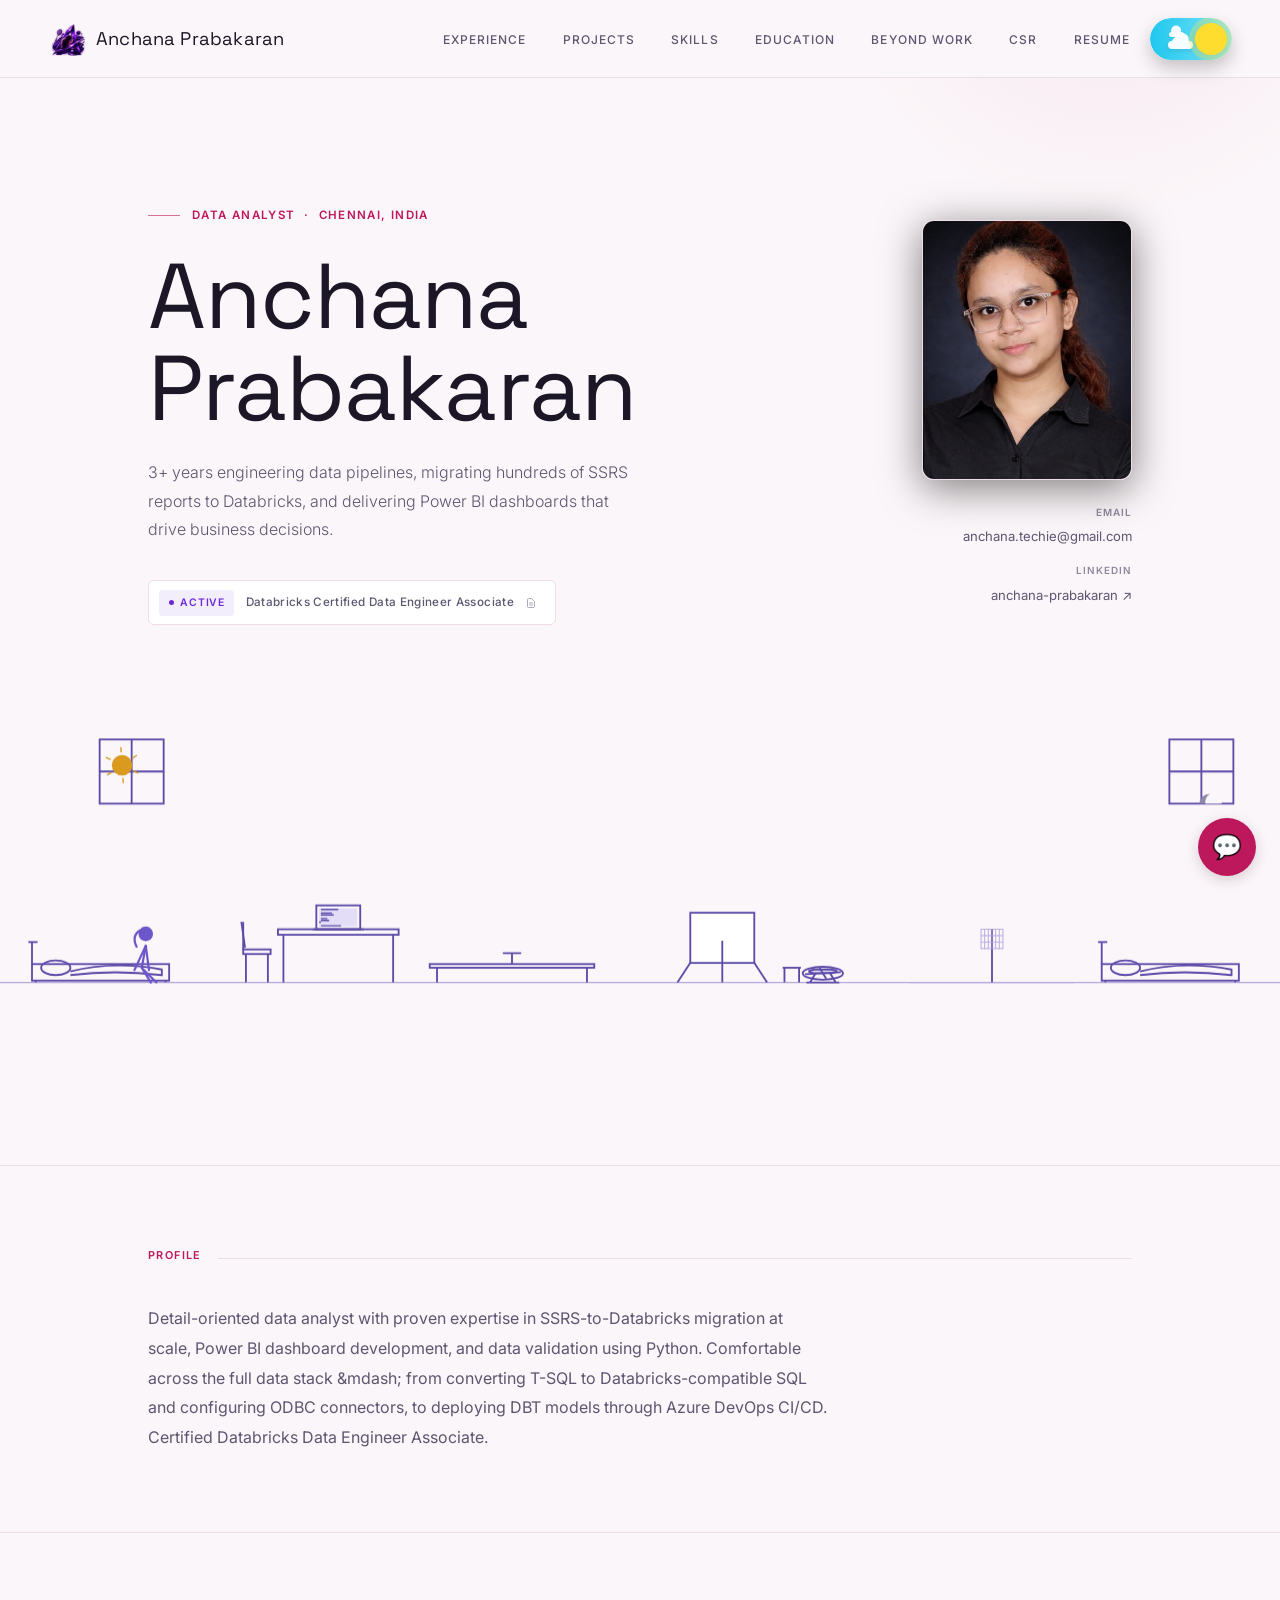
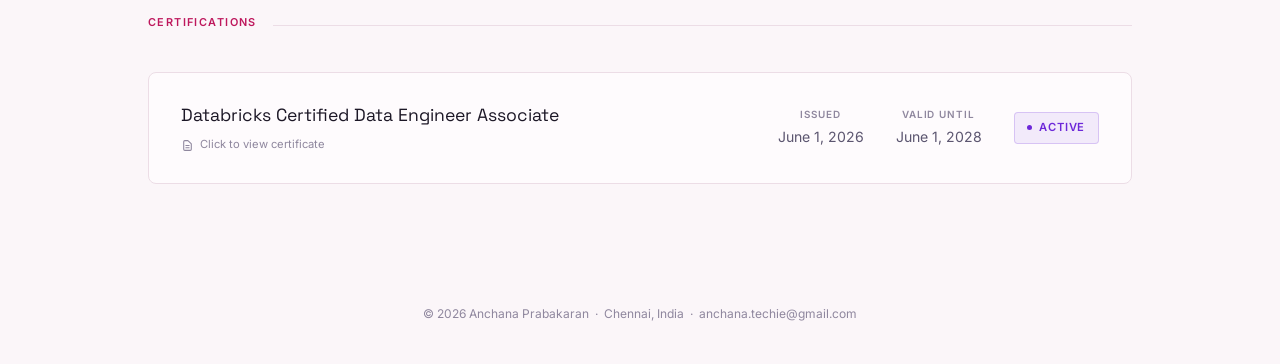
==== commit 4f49cb6c: "New theme: Ocean pink Deep navy background with a pink main accent and violet second accent (dark), " ====
--- a/index.html
+++ b/index.html
@@ -6,7 +6,7 @@
   <title>Anchana Prabakaran – Data Analyst</title>
   <meta name="description" content="Anchana Prabakaran — Data Analyst in Chennai, India. Databricks Certified Data Engineer Associate working across Power BI, Azure Databricks, DBT and SSRS-to-Databricks migration. Ask the AI assistant about her work." />
   <meta name="author" content="Anchana Prabakaran" />
-  <meta name="theme-color" content="#0f0f0f" />
+  <meta name="theme-color" content="#0b1220" />
   <link rel="canonical" href="https://anchana-techie.github.io/MyHomePortfolio/" />
   <!-- Link previews (LinkedIn, WhatsApp, Slack, X) -->
   <meta property="og:type" content="profile" />
@@ -40,7 +40,7 @@
   <link rel="apple-touch-icon" href="Images/apple-touch-icon.png" />
   <link rel="preconnect" href="https://fonts.googleapis.com" />
   <link rel="preconnect" href="https://fonts.gstatic.com" crossorigin />
-  <link href="https://fonts.googleapis.com/css2?family=DM+Serif+Display&family=Inter:wght@300;400;500;600&display=swap" rel="stylesheet" />
+  <link href="https://fonts.googleapis.com/css2?family=Space+Grotesk:wght@400;500;600&family=Inter:wght@300;400;500;600&display=swap" rel="stylesheet" />
   <link rel="stylesheet" href="CSS_Files/base.css" />
   <link rel="stylesheet" href="CSS_Files/navigation.css" />
   <link rel="stylesheet" href="CSS_Files/hero.css" />
@@ -581,12 +581,12 @@
       body.innerHTML = `<div class="modal-placeholder">
         <h3>Power BI File</h3>
         <p>Browsers cannot preview .pbix files directly.</p>
-        <a href="${doc.file}" download style="padding:10px 20px;border:1px solid #c9a84c;text-decoration:none;">Download PBIX File</a>
+        <a href="${doc.file}" download style="padding:10px 20px;border:1px solid var(--gold);color:var(--gold);text-decoration:none;">Download PBIX File</a>
       </div>`;
     } else {
       body.innerHTML = `<iframe src="${doc.file}#toolbar=1&view=FitH" style="overflow:hidden;"></iframe>
       <div style="padding:15px;text-align:center;">
-      <a href="${doc.file}" download style="padding:10px 20px;border:1px solid #c9a84c;text-decoration:none;">Download</a>
+      <a href="${doc.file}" download style="padding:10px 20px;border:1px solid var(--gold);color:var(--gold);text-decoration:none;">Download</a>
       </div>`;
     }
 
@@ -671,13 +671,13 @@
 resize();
 
 const COL_DARK = {
-  bg:'#0a0a12', line:'#8f7cf0', lineDim:'#5c4fae',
+  bg:'#0b1220', line:'#8f7cf0', lineDim:'#5c4fae',
   girl:'#c7bbfb', partner:'#ffb4d0',
   accentSun:'#f6c667', accentMoon:'#d9def0',
   paper:'#efe7ff', ink:'#3a2f66', screen:'#2a2350', code:'#a996ff', shuttle:'#ffffff'
 };
 const COL_LIGHT = {
-  bg:'#f7f4ed', line:'#5b4aa8', lineDim:'#b3a7de',
+  bg:'#fbf6f9', line:'#5b4aa8', lineDim:'#b3a7de',
   girl:'#6b57c9', partner:'#c9527e',
   accentSun:'#d99a1f', accentMoon:'#8d89ab',
   paper:'#ffffff', ink:'#3a2f66', screen:'#e3ddf7', code:'#5b4aa8', shuttle:'#3a2f66'
@@ -1763,9 +1763,9 @@
 
     var FALLBACK_IMG = 'data:image/svg+xml;utf8,' + encodeURIComponent(
       '<svg xmlns="http://www.w3.org/2000/svg" viewBox="0 0 330 360">' +
-      '<rect width="330" height="360" fill="#161820"/>' +
-      '<circle cx="165" cy="150" r="42" fill="none" stroke="#4a5060" stroke-width="3"/>' +
-      '<path d="M110 235 Q165 175 220 235" fill="none" stroke="#4a5060" stroke-width="3"/>' +
+      '<rect width="330" height="360" fill="#131f35"/>' +
+      '<circle cx="165" cy="150" r="42" fill="none" stroke="#5b6a85" stroke-width="3"/>' +
+      '<path d="M110 235 Q165 175 220 235" fill="none" stroke="#5b6a85" stroke-width="3"/>' +
       '</svg>'
     );
 
--- a/CSS_Files/base.css
+++ b/CSS_Files/base.css
@@ -1,48 +1,55 @@
     :root {
-      --bg:          #0a0b0e;
-      --bg-raised:   #111318;
-      --bg-card:     #161820;
-      --border:      #21252f;
-      --border-soft: #1c1f28;
-      --text:        #e8eaf0;
-      --text-soft:   #8b90a0;
-      --text-muted:  #4a5060;
-      --gold:        #c9a84c;
-      --gold-dim:    rgba(201,168,76,.12);
-      --teal:        #2dd4bf;
-      --teal-dim:    rgba(45,212,191,.1);
-      --nav-bg:      rgba(10,11,14,0.92);
-      --photo-shade: rgba(10,11,14,0.85);
-      --project-hover: #13151d;
-      --carousel-btn-bg: rgba(10,11,14,0.70);
-      --modal-overlay: rgba(0,0,0,0.82);
-      --canvas-text:  #e8eaf0;
-      --shadow-strong: rgba(0,0,0,0.7);
-      --display:     'DM Serif Display', Georgia, serif;
+      /* Theme: "Ocean pink" - deep navy, pink accent, violet second accent.
+         --gold / --teal are the historic names of the main and second
+         accent; every section reads them, so only these values change. */
+      --bg:          #0b1220;
+      --bg-raised:   #101a2c;
+      --bg-card:     #131f35;
+      --border:      #22304a;
+      --border-soft: #1a2640;
+      --text:        #e6edf7;
+      --text-soft:   #94a3bf;
+      --text-muted:  #5b6a85;
+      --gold:        #f472b6;
+      --gold-dim:    rgba(244,114,182,.12);
+      --teal:        #a78bfa;
+      --teal-dim:    rgba(167,139,250,.1);
+      --accent-rgb:  244,114,182;
+      --accent2-rgb: 167,139,250;
+      --nav-bg:      rgba(11,18,32,0.92);
+      --photo-shade: rgba(11,18,32,0.85);
+      --project-hover: #111c30;
+      --carousel-btn-bg: rgba(11,18,32,0.70);
+      --modal-overlay: rgba(3,6,14,0.82);
+      --canvas-text:  #e6edf7;
+      --shadow-strong: rgba(0,0,0,0.6);
+      --display:     'Space Grotesk', 'Inter', sans-serif;
       --body:        'Inter', sans-serif;
       --max:         1080px;
     }
 
     body.light-theme {
-      --bg:          #f7f4ed;
+      --bg:          #fbf6f9;
       --bg-raised:   #ffffff;
-      --bg-card:     #fbfaf7;
-      --border:      #ded7c8;
-      --border-soft: #ebe4d7;
-      --text:        #20232a;
-      --text-soft:   #5e6673;
-      --text-muted:  #8a8276;
-      --gold:        #9f7a18;
-      --gold-dim:    rgba(159,122,24,.12);
-      --teal:        #008b7d;
-      --teal-dim:    rgba(0,139,125,.1);
-      --nav-bg:      rgba(247,244,237,0.92);
-      --photo-shade: rgba(247,244,237,0.82);
-      --project-hover: #f3eee4;
+      --bg-card:     #fefbfd;
+      --border:      #ecdde6;
+      --border-soft: #f4e9ef;
+      --text:        #1c1726;
+      --text-soft:   #5c5670;
+      --text-muted:  #8f879e;
+      --gold:        #be185d;
+      --gold-dim:    rgba(190,24,93,.10);
+      --teal:        #6d28d9;
+      --teal-dim:    rgba(109,40,217,.08);
+      --accent-rgb:  190,24,93;
+      --accent2-rgb: 109,40,217;
+      --nav-bg:      rgba(251,246,249,0.92);
+      --photo-shade: rgba(251,246,249,0.82);
+      --project-hover: #f8eef4;
       --carousel-btn-bg: rgba(255,255,255,0.78);
-      --modal-overlay: rgba(32,35,42,0.55);
-      --canvas-text:  #20232a;
-      --shadow-strong: rgba(47,42,31,0.22);
+      --modal-overlay: rgba(28,23,38,0.55);
+      --canvas-text:  #1c1726;
+      --shadow-strong: rgba(60,20,45,0.18);
     }
 
     *, *::before, *::after { box-sizing: border-box; margin: 0; padding: 0; }
--- a/CSS_Files/hero.css
+++ b/CSS_Files/hero.css
@@ -15,7 +15,7 @@
       top: -40%; right: -10%;
       width: 600px; height: 600px;
       border-radius: 50%;
-      background: radial-gradient(circle, rgba(201,168,76,.07) 0%, transparent 65%);
+      background: radial-gradient(circle, rgba(var(--accent-rgb),.07) 0%, transparent 65%);
       pointer-events: none;
     }
     .hero-grid {
--- a/CSS_Files/skills.css
+++ b/CSS_Files/skills.css
@@ -25,25 +25,25 @@
       content: '';
       position: absolute;
       inset: 0;
-      background: linear-gradient(135deg, rgba(201,168,76,.04) 0%, transparent 60%);
+      background: linear-gradient(135deg, rgba(var(--accent-rgb),.04) 0%, transparent 60%);
       pointer-events: none;
       transition: opacity .3s;
       opacity: 0;
     }
     .skill-card:hover::before { opacity: 1; }
     .skill-card:hover {
-      border-color: rgba(201,168,76,.35);
+      border-color: rgba(var(--accent-rgb),.35);
       transform: translateY(-3px);
-      box-shadow: 0 12px 32px rgba(0,0,0,.35), 0 0 0 1px rgba(201,168,76,.1);
+      box-shadow: 0 12px 32px rgba(0,0,0,.35), 0 0 0 1px rgba(var(--accent-rgb),.1);
     }
-    .skill-card:nth-child(3n+1):hover { border-color: rgba(201,168,76,.35); }
-    .skill-card:nth-child(3n+2):hover { border-color: rgba(45,212,191,.35); }
+    .skill-card:nth-child(3n+1):hover { border-color: rgba(var(--accent-rgb),.35); }
+    .skill-card:nth-child(3n+2):hover { border-color: rgba(var(--accent2-rgb),.35); }
     .skill-card:nth-child(3n+2)::before {
-      background: linear-gradient(135deg, rgba(45,212,191,.04) 0%, transparent 60%);
+      background: linear-gradient(135deg, rgba(var(--accent2-rgb),.04) 0%, transparent 60%);
     }
     .skill-card:nth-child(3n+2) .skill-accent { background: var(--teal); }
     .skill-card:nth-child(3n+2) .skill-card-label { color: var(--teal); }
-    .skill-card:nth-child(3n+2) .skill-pill { border-color: rgba(45,212,191,.2); color: rgba(45,212,191,.8); }
+    .skill-card:nth-child(3n+2) .skill-pill { border-color: rgba(var(--accent2-rgb),.2); color: rgba(var(--accent2-rgb),.8); }
     /* glyph backdrop */
     .skill-glyph {
       position: absolute;
@@ -83,23 +83,23 @@
     .skill-pill {
       font-size: 0.75rem;
       font-weight: 500;
-      color: rgba(201,168,76,.75);
-      background: rgba(201,168,76,.06);
-      border: 1px solid rgba(201,168,76,.18);
+      color: rgba(var(--accent-rgb),.75);
+      background: rgba(var(--accent-rgb),.06);
+      border: 1px solid rgba(var(--accent-rgb),.18);
       padding: .3rem .75rem;
       border-radius: 20px;
       letter-spacing: .02em;
       transition: background .2s, border-color .2s, color .2s;
     }
     .skill-card:hover .skill-pill {
-      background: rgba(201,168,76,.1);
-      border-color: rgba(201,168,76,.3);
-      color: rgba(201,168,76,.95);
+      background: rgba(var(--accent-rgb),.1);
+      border-color: rgba(var(--accent-rgb),.3);
+      color: rgba(var(--accent-rgb),.95);
     }
     .skill-card:nth-child(3n+2):hover .skill-pill {
-      background: rgba(45,212,191,.1);
-      border-color: rgba(45,212,191,.3);
-      color: rgba(45,212,191,.95);
+      background: rgba(var(--accent2-rgb),.1);
+      border-color: rgba(var(--accent2-rgb),.3);
+      color: rgba(var(--accent2-rgb),.95);
     }
     @media (max-width: 700px) {
       .skills-grid { grid-template-columns: repeat(2, 1fr); }
--- a/CSS_Files/certifications.css
+++ b/CSS_Files/certifications.css
@@ -45,7 +45,7 @@
       text-transform: uppercase;
       padding: .35rem .8rem;
       border-radius: 4px;
-      border: 1px solid rgba(45,212,191,.2);
+      border: 1px solid rgba(var(--accent2-rgb),.2);
     }
     .status-active::before {
       content: '';
--- a/CSS_Files/timeline.css
+++ b/CSS_Files/timeline.css
@@ -48,7 +48,7 @@
       font-weight: 600;
       letter-spacing: .04em;
       text-transform: uppercase;
-      color: #0a0b0e;
+      color: var(--bg);
       background: var(--gold);
       padding: .22rem .55rem;
       border-radius: 20px;
@@ -73,7 +73,7 @@
       margin-top: .3rem;
       border: none;
       background: var(--gold);
-      box-shadow: 0 0 0 5px var(--gold-dim), 0 0 16px rgba(201,168,76,.55);
+      box-shadow: 0 0 0 5px var(--gold-dim), 0 0 16px rgba(var(--accent-rgb),.55);
     }
     .tl-line {
       width: 1px;
@@ -91,7 +91,7 @@
       transition: border-color .2s, background .2s;
     }
     .tl-item.is-current .tl-card {
-      border-color: rgba(201,168,76,.35);
+      border-color: rgba(var(--accent-rgb),.35);
       background: var(--gold-dim);
     }
     .tl-card:hover { border-color: var(--gold); }
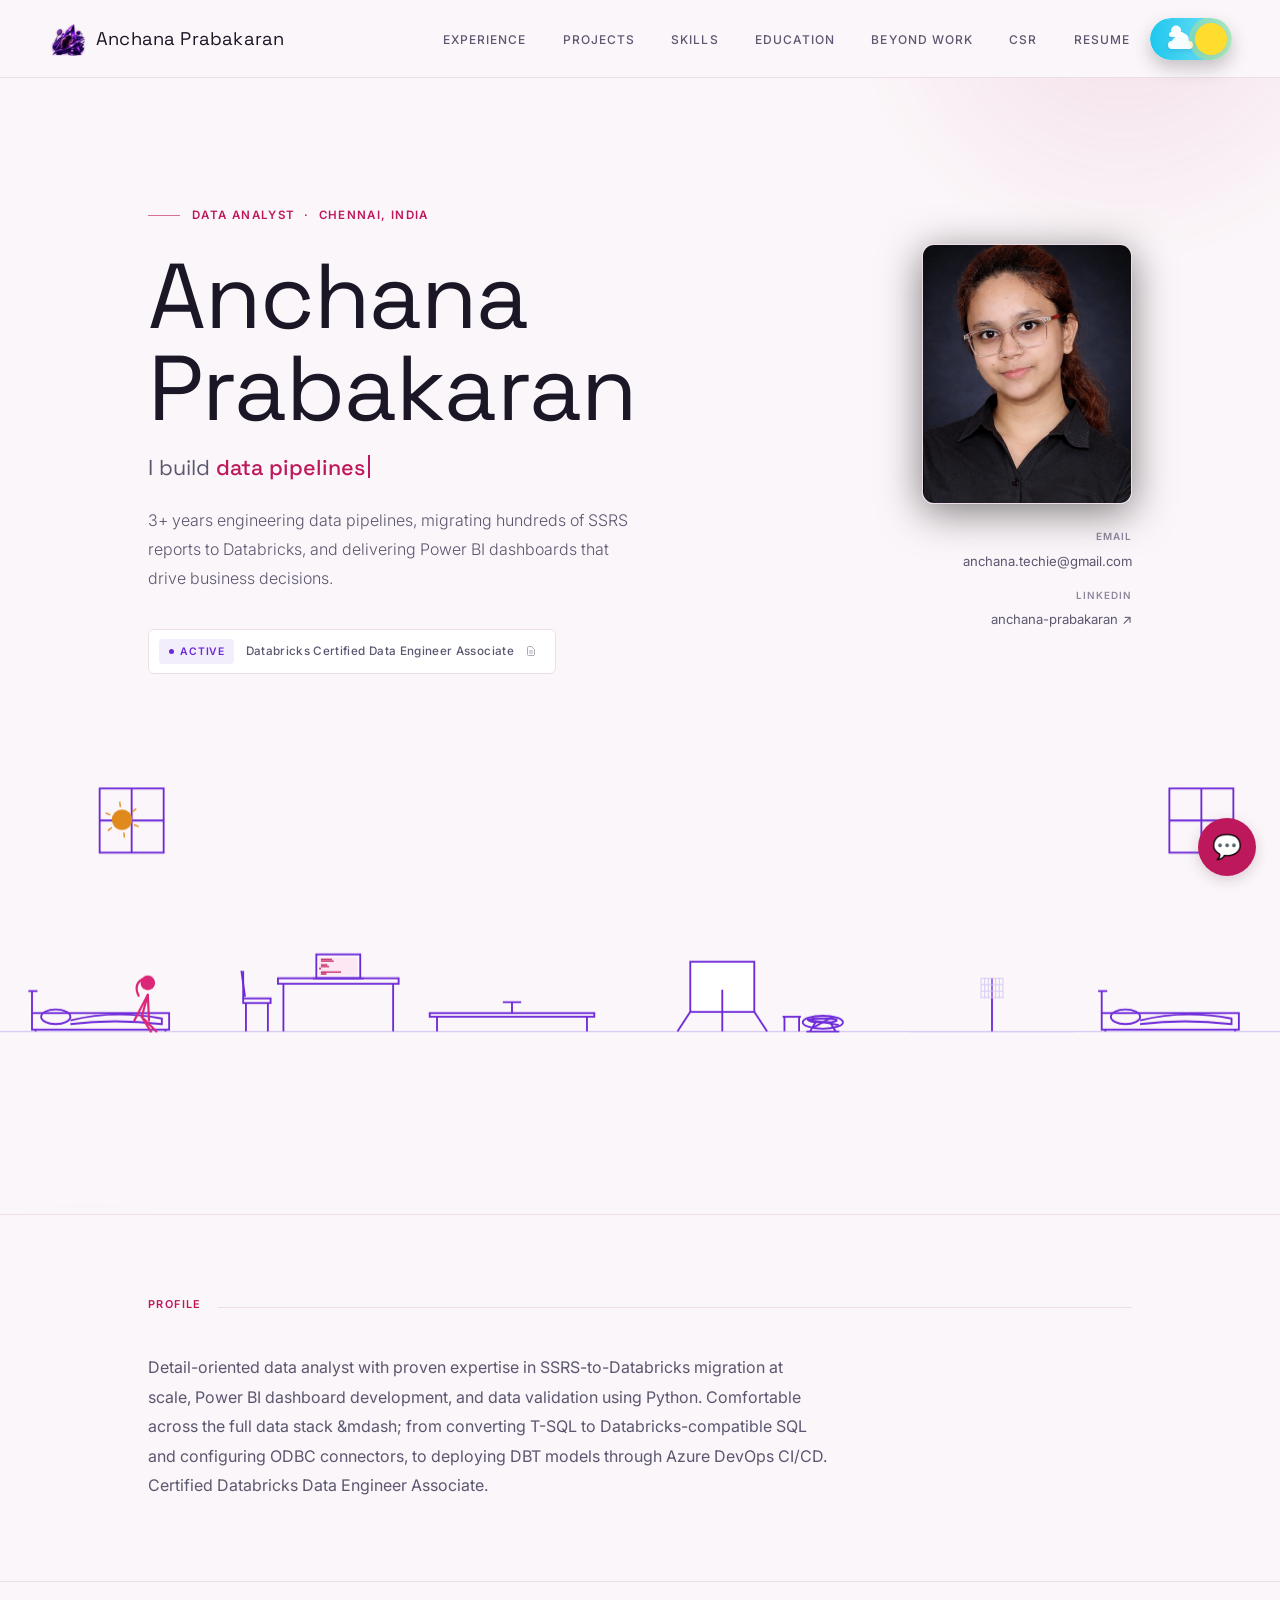
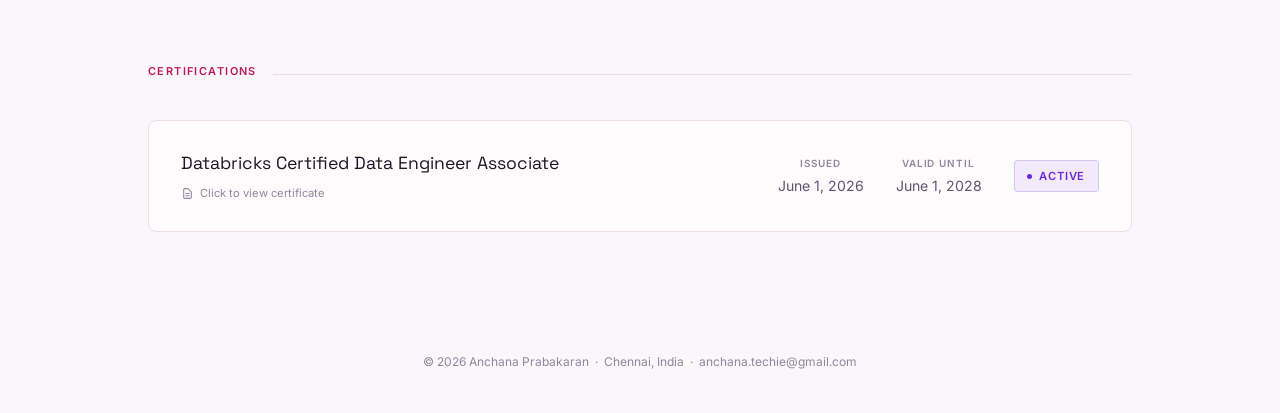
==== commit 7d0cbf4d: "Motion: animated hero, scroll reveal, theme-coloured stick figure - Hero: drifting pink/violet glows" ====
--- a/index.html
+++ b/index.html
@@ -58,6 +58,7 @@
   <link rel="stylesheet" href="CSS_Files/timeline.css" />
   <link rel="stylesheet" href="CSS_Files/beyondwork.css" />
   <link rel="stylesheet" href="CSS_Files/chatbot.css" />
+  <link rel="stylesheet" href="CSS_Files/animations.css" />
   <style>
     /* Small scoped rule for the new nav logo mark - kept inline since the
        shared navigation.css wasn't part of this edit. Move into
@@ -135,6 +136,9 @@
         <div>
           <p class="hero-eyebrow" id="heroEyebrow"><span></span></p>
           <h1 id="heroName">&nbsp;</h1>
+          <p class="hero-typed" aria-label="I build data pipelines, Power BI dashboards, Databricks migrations, RAG chatbots and web apps for fun.">
+            <span aria-hidden="true">I build </span><span class="typed-word" id="heroTyped" aria-hidden="true"></span><span class="typed-caret" aria-hidden="true"></span>
+          </p>
           <p class="hero-desc" id="heroDesc"></p>
           <div class="cert-badge" id="heroCertBadge" onclick="openModal('cert')" title="Click to view certificate">
             <span class="live" id="heroCertStatus"></span>
@@ -671,16 +675,16 @@
 resize();
 
 const COL_DARK = {
-  bg:'#0b1220', line:'#8f7cf0', lineDim:'#5c4fae',
-  girl:'#c7bbfb', partner:'#ffb4d0',
-  accentSun:'#f6c667', accentMoon:'#d9def0',
-  paper:'#efe7ff', ink:'#3a2f66', screen:'#2a2350', code:'#a996ff', shuttle:'#ffffff'
+  bg:'#0b1220', line:'#a78bfa', lineDim:'#4c3f8f',
+  girl:'#f472b6', partner:'#c4b5fd',
+  accentSun:'#fbbf77', accentMoon:'#e2e8f5',
+  paper:'#fdf2f8', ink:'#3b1d33', screen:'#1a2440', code:'#f9a8d4', shuttle:'#ffffff'
 };
 const COL_LIGHT = {
-  bg:'#fbf6f9', line:'#5b4aa8', lineDim:'#b3a7de',
-  girl:'#6b57c9', partner:'#c9527e',
-  accentSun:'#d99a1f', accentMoon:'#8d89ab',
-  paper:'#ffffff', ink:'#3a2f66', screen:'#e3ddf7', code:'#5b4aa8', shuttle:'#3a2f66'
+  bg:'#fbf6f9', line:'#6d28d9', lineDim:'#d6c8f5',
+  girl:'#db2777', partner:'#7c3aed',
+  accentSun:'#e08a1e', accentMoon:'#8d89ab',
+  paper:'#ffffff', ink:'#3b1d33', screen:'#fce7f3', code:'#be185d', shuttle:'#3b1d33'
 };
 const COL = Object.assign({}, COL_DARK);
 function applyStickStoryTheme(isLight) {
@@ -855,7 +859,7 @@
   }
   if(progress>0.4){ ctx.beginPath(); ctx.arc(cx+w*0.22, cyTop+h*0.2, 7,0,Math.PI*2); ctx.stroke(); }
   if(progress>0.6){
-    ctx.fillStyle='#7a6fd6';
+    ctx.fillStyle=COL.girl;
     ctx.beginPath();
     ctx.moveTo(cx-w/2+4, cyTop+h*0.55);
     ctx.lineTo(cx-w/2+22, cyTop+h*0.28);
@@ -2003,6 +2007,76 @@
   })();
 </script>
 
+<script>
+  /* ── MOTION ──────────────────────────────────────────────────
+     1. Hero typing line, cycling through what Anchana builds.
+     2. Scroll reveal: cards, timeline items and stats fade up as they
+        come into view (also when a page is first opened).
+     Everything here is skipped for visitors who ask their system for
+     reduced motion. */
+  (function () {
+    var reduce = window.matchMedia && window.matchMedia('(prefers-reduced-motion: reduce)').matches;
+
+    /* 1. Typing line */
+    var WORDS = ['data pipelines', 'Power BI dashboards', 'Databricks migrations', 'RAG chatbots', 'web apps for fun'];
+    var typedEl = document.getElementById('heroTyped');
+    if (typedEl) {
+      if (reduce) {
+        typedEl.textContent = WORDS[0];
+      } else {
+        var w = 0, i = 0, deleting = false;
+        (function tick() {
+          var word = WORDS[w];
+          i += deleting ? -1 : 1;
+          typedEl.textContent = word.slice(0, i);
+          var delay = deleting ? 45 : 85;
+          if (!deleting && i === word.length) { deleting = true; delay = 1600; }
+          else if (deleting && i === 0) { deleting = false; w = (w + 1) % WORDS.length; delay = 350; }
+          setTimeout(tick, delay);
+        })();
+      }
+    }
+
+    /* 2. Scroll reveal */
+    if (reduce || !('IntersectionObserver' in window)) return;
+    document.documentElement.classList.add('motion-ok');
+
+    var SELECTOR = [
+      '.section-header', '.exp-company', '.project', '.personal-card', '.personal-intro',
+      '.skill-card', '.tl-item', '.tl-stat', '.edu-stat', '.edu-main',
+      '.cert-row', '.summary-text', '.carousel-wrap', '.csr-stage', '.hobby-gallery',
+      '.carousel-section-title'
+    ].join(',');
+
+    var io = new IntersectionObserver(function (entries) {
+      entries.forEach(function (entry) {
+        if (!entry.isIntersecting) return;
+        entry.target.classList.add('is-visible');
+        io.unobserve(entry.target);
+      });
+    }, { rootMargin: '0px 0px -6% 0px', threshold: 0.08 });
+
+    function prepare(el) {
+      if (el.classList.contains('reveal') || el.closest('.hero')) return;
+      el.classList.add('reveal');
+      // Stagger siblings of the same kind (cards in a grid, timeline items).
+      var idx = 0, sib = el.previousElementSibling;
+      while (sib && idx < 6) { if (sib.classList.contains('reveal')) idx++; sib = sib.previousElementSibling; }
+      el.style.setProperty('--reveal-delay', (idx * 70) + 'ms');
+      io.observe(el);
+    }
+    function scan(root) {
+      if (root.matches && root.matches(SELECTOR)) prepare(root);
+      if (root.querySelectorAll) root.querySelectorAll(SELECTOR).forEach(prepare);
+    }
+    scan(document.body);
+    // Sections are filled in from the JSON files after load - catch those too.
+    new MutationObserver(function (list) {
+      list.forEach(function (m) { m.addedNodes.forEach(function (n) { if (n.nodeType === 1) scan(n); }); });
+    }).observe(document.body, { childList: true, subtree: true });
+  })();
+</script>
+
 <button id="pai-bubble" type="button" aria-label="Chat with Anchana's portfolio assistant" aria-expanded="false" aria-controls="pai-panel">💬</button>
 
 <div id="pai-panel" role="dialog" aria-label="Portfolio assistant">
--- a/CSS_Files/animations.css
+++ b/CSS_Files/animations.css
@@ -0,0 +1,161 @@
+    /* ── MOTION (theme: Ocean pink) ──────────────────────────────
+       Hero glow, name shimmer, typing line, entrance, page change,
+       scroll reveal, small hover touches. All of it switches off for
+       visitors who ask for reduced motion (bottom of this file). */
+
+    /* ── Hero: two soft glows drifting behind the content ── */
+    .hero > .wrap { position: relative; z-index: 1; }
+    .hero::before,
+    .hero::after {
+      content: '';
+      position: absolute;
+      border-radius: 50%;
+      pointer-events: none;
+      filter: blur(10px);
+      will-change: transform;
+    }
+    .hero::after {
+      top: -35%; right: -12%;
+      width: 620px; height: 620px;
+      background: radial-gradient(circle, rgba(var(--accent-rgb), .16) 0%, transparent 62%);
+      animation: glow-drift-a 18s ease-in-out infinite alternate;
+    }
+    .hero::before {
+      bottom: -45%; left: -15%;
+      width: 560px; height: 560px;
+      background: radial-gradient(circle, rgba(var(--accent2-rgb), .13) 0%, transparent 62%);
+      animation: glow-drift-b 22s ease-in-out infinite alternate;
+    }
+    body.light-theme .hero::after  { background: radial-gradient(circle, rgba(var(--accent-rgb), .10) 0%, transparent 62%); }
+    body.light-theme .hero::before { background: radial-gradient(circle, rgba(var(--accent2-rgb), .08) 0%, transparent 62%); }
+    @keyframes glow-drift-a {
+      0%   { transform: translate(0, 0) scale(1); }
+      50%  { transform: translate(-90px, 60px) scale(1.12); }
+      100% { transform: translate(-30px, 140px) scale(.95); }
+    }
+    @keyframes glow-drift-b {
+      0%   { transform: translate(0, 0) scale(1); }
+      50%  { transform: translate(120px, -50px) scale(1.1); }
+      100% { transform: translate(60px, -120px) scale(1.18); }
+    }
+
+    /* ── Hero: name in a slow pink → violet shimmer ── */
+    #heroName {
+      background: linear-gradient(100deg, var(--text) 0%, var(--text) 35%, var(--gold) 55%, var(--teal) 70%, var(--text) 90%);
+      background-size: 250% 100%;
+      -webkit-background-clip: text;
+      background-clip: text;
+      -webkit-text-fill-color: transparent;
+      animation: name-shimmer 9s ease-in-out infinite;
+    }
+    @keyframes name-shimmer {
+      0%, 100% { background-position: 100% 0; }
+      50%      { background-position: 0% 0; }
+    }
+
+    /* ── Hero: "I build ___" typing line ── */
+    .hero-typed {
+      font-family: var(--display);
+      font-size: clamp(1.05rem, 2.2vw, 1.35rem);
+      color: var(--text-soft);
+      margin: -0.5rem 0 1.25rem;
+      min-height: 1.6em;
+    }
+    .hero-typed .typed-word { color: var(--gold); font-weight: 500; }
+    .typed-caret {
+      display: inline-block;
+      width: 2px; height: 1.05em;
+      margin-left: 3px;
+      vertical-align: -0.15em;
+      background: var(--gold);
+      animation: caret-blink 1s steps(1) infinite;
+    }
+    @keyframes caret-blink { 50% { opacity: 0; } }
+
+    /* ── Hero: content rises in on first load ── */
+    .hero-grid > div:first-child > *,
+    .hero-photo-col {
+      animation: rise-in .8s cubic-bezier(.2, .7, .2, 1) both;
+    }
+    .hero-grid > div:first-child > :nth-child(1) { animation-delay: .05s; }
+    .hero-grid > div:first-child > :nth-child(2) { animation-delay: .15s; }
+    .hero-grid > div:first-child > :nth-child(3) { animation-delay: .25s; }
+    .hero-grid > div:first-child > :nth-child(4) { animation-delay: .35s; }
+    .hero-grid > div:first-child > :nth-child(5) { animation-delay: .45s; }
+    .hero-photo-col { animation-delay: .3s; }
+    @keyframes rise-in {
+      from { opacity: 0; transform: translateY(22px); }
+      to   { opacity: 1; transform: none; }
+    }
+
+    /* Photo: soft pink ring on hover. */
+    .hero-photo-wrap { transition: box-shadow .35s, transform .35s, border-color .35s; }
+    .hero-photo-wrap:hover {
+      transform: translateY(-4px);
+      border-color: rgba(var(--accent-rgb), .5);
+      box-shadow: 0 14px 44px rgba(0,0,0,.35), 0 0 0 4px rgba(var(--accent-rgb), .12);
+    }
+
+    /* ── Page change: each page fades up when opened ── */
+    .page.active { animation: page-in .45s cubic-bezier(.2, .7, .2, 1) both; }
+    @keyframes page-in {
+      from { opacity: 0; transform: translateY(12px); }
+      to   { opacity: 1; transform: none; }
+    }
+
+    /* ── Scroll reveal (classes added by the motion script) ── */
+    .motion-ok .reveal {
+      opacity: 0;
+      transform: translateY(26px);
+      transition: opacity .7s cubic-bezier(.2, .7, .2, 1), transform .7s cubic-bezier(.2, .7, .2, 1);
+      transition-delay: var(--reveal-delay, 0ms);
+    }
+    .motion-ok .reveal.is-visible { opacity: 1; transform: none; }
+    /* Once revealed, hover effects should react instantly again. */
+    .motion-ok .reveal.is-visible:hover { transition-delay: 0ms; }
+
+    /* ── Menu: pink underline slides in under the link ── */
+    nav ul a { position: relative; }
+    nav ul a::after {
+      content: '';
+      position: absolute;
+      left: 0; right: 0; bottom: -6px;
+      height: 2px;
+      border-radius: 2px;
+      background: linear-gradient(90deg, var(--gold), var(--teal));
+      transform: scaleX(0);
+      transform-origin: left;
+      transition: transform .3s cubic-bezier(.2, .7, .2, 1);
+    }
+    nav ul a:hover::after,
+    nav ul a.active::after { transform: scaleX(1); }
+
+    /* ── Cards lift slightly on hover ── */
+    .skill-card, .tl-card, .tl-stat, .edu-stat { transition: transform .3s, border-color .3s, box-shadow .3s, background .2s; }
+    .skill-card:hover, .tl-card:hover, .tl-stat:hover, .edu-stat:hover { transform: translateY(-3px); }
+
+    /* ── Chat button: a gentle pulse to invite the first click ── */
+    #pai-bubble::after {
+      content: '';
+      position: absolute;
+      inset: 0;
+      border-radius: 50%;
+      border: 2px solid var(--gold);
+      animation: chat-pulse 2.4s ease-out 1.5s 4;
+      opacity: 0;
+      pointer-events: none;
+    }
+    @keyframes chat-pulse {
+      0%   { transform: scale(1);   opacity: .7; }
+      100% { transform: scale(1.6); opacity: 0; }
+    }
+
+    /* ── Respect "reduce motion" system settings ── */
+    @media (prefers-reduced-motion: reduce) {
+      .hero::before, .hero::after, #heroName, .typed-caret,
+      .hero-grid > div:first-child > *, .hero-photo-col,
+      .page.active, #pai-bubble::after { animation: none !important; }
+      .hero-photo-wrap:hover, .skill-card:hover, .tl-card:hover,
+      .tl-stat:hover, .edu-stat:hover { transform: none; }
+      nav ul a::after { transition: none; }
+    }
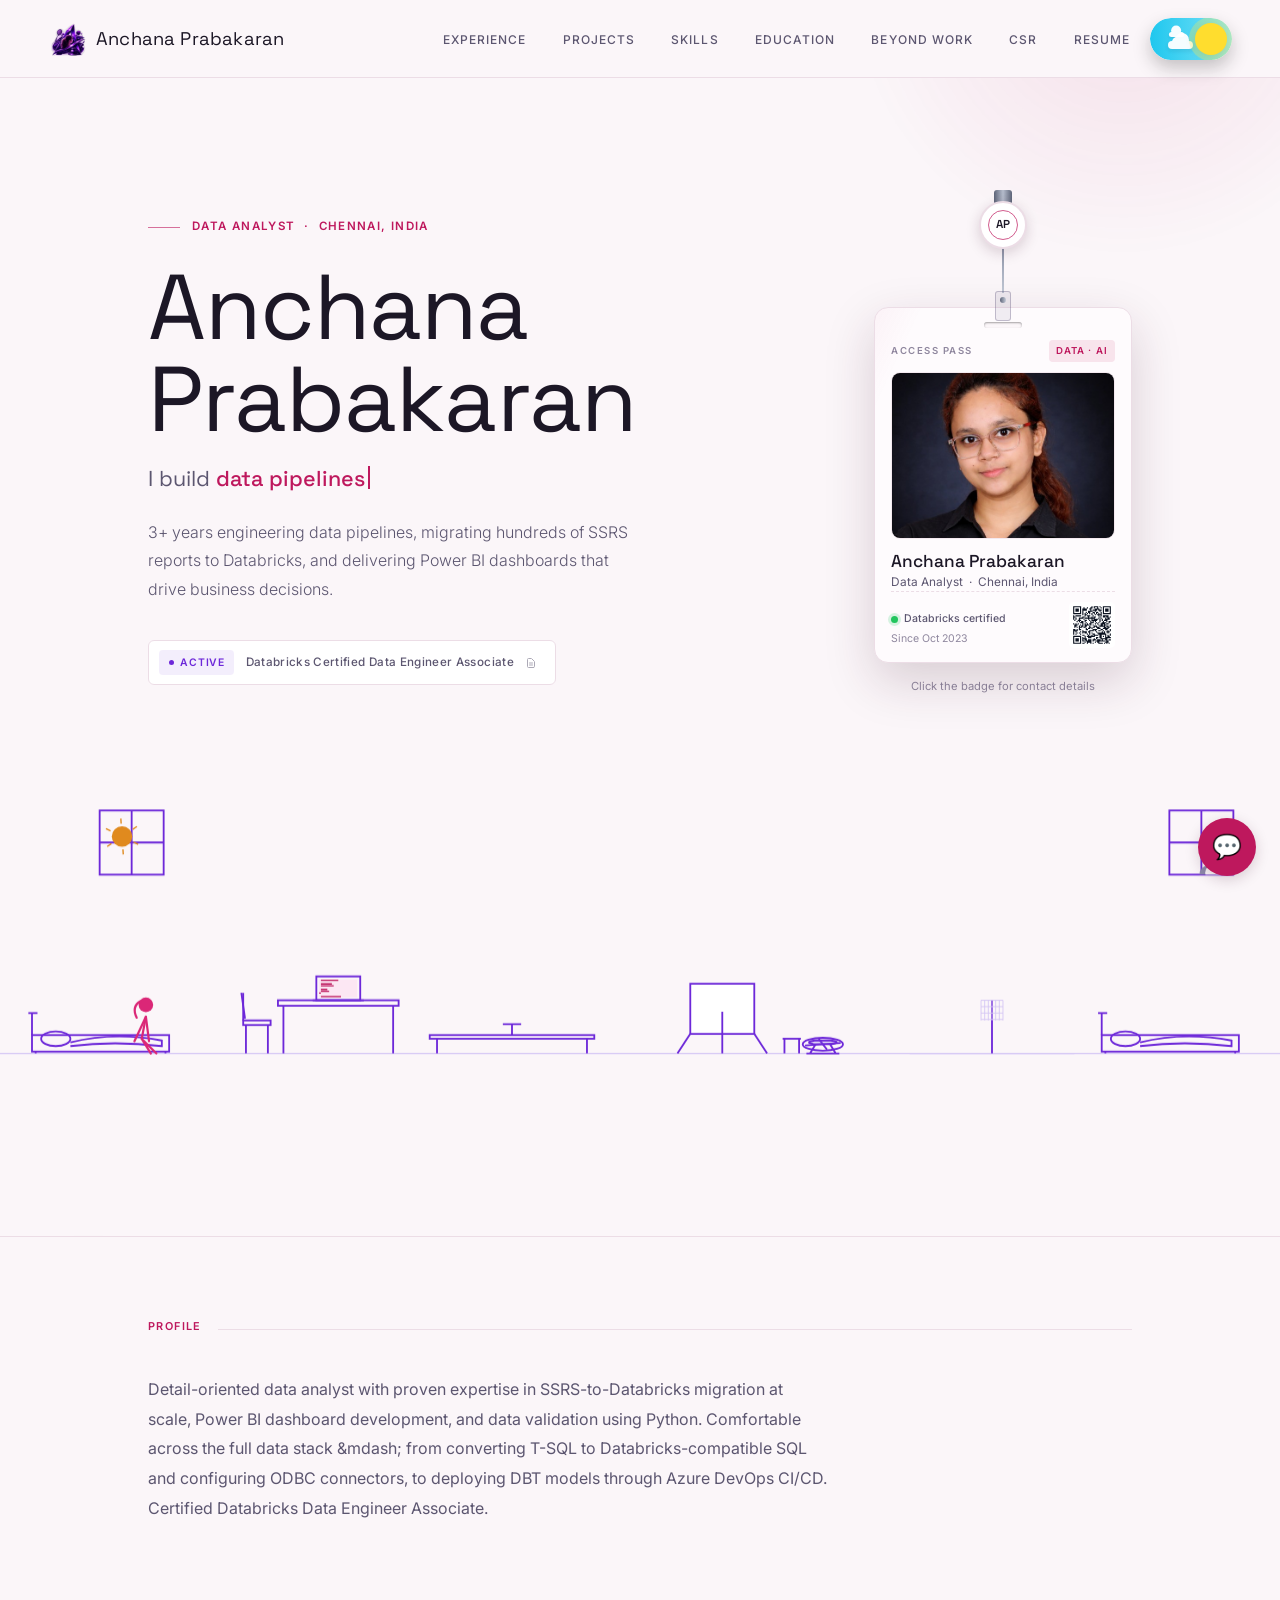
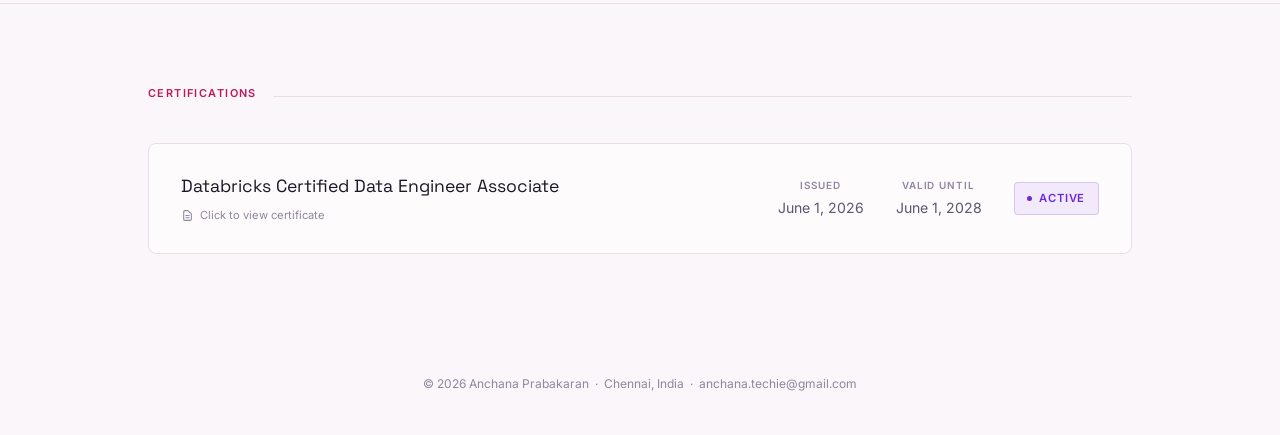
==== commit c7a4780f: "Preview: ID badge on a badge reel, skills orbit, menu focus fix - Hero: the photo and contact links " ====
--- a/index.html
+++ b/index.html
@@ -59,6 +59,8 @@
   <link rel="stylesheet" href="CSS_Files/beyondwork.css" />
   <link rel="stylesheet" href="CSS_Files/chatbot.css" />
   <link rel="stylesheet" href="CSS_Files/animations.css" />
+  <link rel="stylesheet" href="CSS_Files/id-badge.css" />
+  <link rel="stylesheet" href="CSS_Files/skills-orbit.css" />
   <style>
     /* Small scoped rule for the new nav logo mark - kept inline since the
        shared navigation.css wasn't part of this edit. Move into
@@ -147,19 +149,58 @@
           </div>
         </div>
         <div class="hero-photo-col">
-          <div class="hero-photo-wrap">
-            <img src="" alt="" class="hero-photo" id="heroPhoto" />
-            <img class="hero-photo-logo" src="Images/anchana-logo-large.png" alt="Anchana Prabakaran logo" />
-          </div>
-          <div class="hero-contact">
-            <div class="contact-item">
-              <div class="contact-label">Email</div>
-              <a href="#" id="heroEmail"></a>
+          <!-- ID badge on a retractable reel. Front: photo + role.
+               Click / Enter / Space flips it; the back "runs" a SQL query
+               that returns the contact links. -->
+          <div class="id-scene" id="idScene">
+            <div class="id-reel" aria-hidden="true">
+              <span class="id-reel-clip"></span>
+              <span class="id-reel-body"><span class="id-reel-ring"></span><span class="id-reel-mono">AP</span></span>
             </div>
-            <div class="contact-item">
-              <div class="contact-label">LinkedIn</div>
-              <a href="#" target="_blank" rel="noopener" id="heroLinkedin"></a>
+            <div class="id-hang">
+            <span class="id-cord" id="idCord" aria-hidden="true"></span>
+            <span class="id-strap" aria-hidden="true"><span></span></span>
+
+            <div class="id-badge" id="idBadge" role="button" tabindex="0" aria-pressed="false"
+                 aria-label="ID badge for Anchana Prabakaran. Press to flip it and see contact links.">
+              <div class="id-inner" id="idInner">
+                <div class="id-face id-front">
+                  <span class="id-sheen" aria-hidden="true"></span>
+                  <span class="id-slot" aria-hidden="true"></span>
+                  <div class="id-top"><span>Access pass</span><span class="id-dept">Data · AI</span></div>
+                  <div class="id-photo"><img src="" alt="" class="hero-photo" id="heroPhoto" width="210" height="236" /></div>
+                  <p class="id-name" id="badgeName">Anchana Prabakaran</p>
+                  <p class="id-role" id="badgeRole">Data Analyst · Chennai</p>
+                  <div class="id-foot">
+                    <div class="id-meta">
+                      <span class="id-status"><span class="id-dot"></span><span id="badgeStatus">Databricks certified</span></span>
+                      <span class="id-since">Since Oct 2023</span>
+                    </div>
+                    <span class="id-qr" title="Scan to open LinkedIn"><svg aria-hidden="true" focusable="false" xmlns="http://www.w3.org/2000/svg" viewBox="0 0 35 35" class="segno"><path class="qrline" stroke="currentColor" d="M1 1.5h7m9 0h1m1 0h4m1 0h1m2 0h7m-33 1h1m5 0h1m2 0h1m2 0h1m2 0h2m1 0h1m2 0h1m2 0h1m1 0h1m5 0h1m-33 1h1m1 0h3m1 0h1m1 0h4m2 0h2m3 0h4m3 0h1m1 0h3m1 0h1m-33 1h1m1 0h3m1 0h1m1 0h4m3 0h1m1 0h4m1 0h3m1 0h1m1 0h3m1 0h1m-33 1h1m1 0h3m1 0h1m1 0h1m4 0h4m2 0h1m3 0h1m2 0h1m1 0h3m1 0h1m-33 1h1m5 0h1m1 0h1m2 0h1m1 0h2m2 0h2m1 0h2m2 0h1m1 0h1m5 0h1m-33 1h7m1 0h1m1 0h1m1 0h1m1 0h1m1 0h1m1 0h1m1 0h1m1 0h1m1 0h1m1 0h7m-25 1h1m1 0h2m4 0h1m2 0h1m1 0h4m-25 1h1m1 0h5m3 0h1m1 0h3m2 0h1m4 0h1m1 0h1m1 0h5m-31 1h2m6 0h2m3 0h1m2 0h1m1 0h2m3 0h1m2 0h2m1 0h2m1 0h1m-33 1h1m1 0h1m2 0h4m1 0h9m3 0h1m1 0h1m3 0h1m1 0h2m-32 1h1m1 0h1m2 0h1m3 0h1m3 0h1m2 0h1m1 0h4m1 0h1m1 0h1m2 0h4m-31 1h1m2 0h3m3 0h2m2 0h1m1 0h5m2 0h1m1 0h1m1 0h3m-27 1h1m1 0h1m1 0h2m1 0h1m4 0h1m1 0h1m1 0h1m3 0h1m2 0h1m2 0h1m1 0h2m-27 1h3m2 0h1m3 0h3m2 0h1m1 0h1m2 0h4m2 0h1m-32 1h1m1 0h1m1 0h1m3 0h1m1 0h1m1 0h1m1 0h2m3 0h1m1 0h1m2 0h4m1 0h2m-30 1h3m2 0h1m1 0h1m1 0h4m1 0h1m1 0h1m4 0h1m1 0h2m1 0h2m3 0h1m-32 1h2m2 0h1m1 0h2m1 0h2m2 0h1m3 0h3m2 0h5m1 0h2m1 0h1m-32 1h1m1 0h1m1 0h3m1 0h2m3 0h2m1 0h2m1 0h3m4 0h2m1 0h2m-27 1h1m5 0h1m1 0h2m1 0h1m4 0h3m2 0h5m-31 1h2m1 0h1m1 0h2m4 0h2m4 0h4m3 0h2m2 0h2m2 0h1m-33 1h4m4 0h1m5 0h4m1 0h1m2 0h2m2 0h1m3 0h1m1 0h1m-33 1h1m1 0h1m3 0h1m1 0h4m1 0h2m5 0h1m4 0h1m1 0h1m1 0h3m-32 1h1m2 0h1m1 0h1m2 0h1m1 0h2m2 0h1m1 0h1m4 0h7m2 0h1m-31 1h1m1 0h1m3 0h1m5 0h1m1 0h1m2 0h2m3 0h7m3 0h1m-25 1h2m3 0h1m2 0h1m1 0h4m1 0h2m3 0h1m1 0h1m1 0h1m-33 1h7m3 0h1m1 0h7m4 0h2m1 0h1m1 0h1m1 0h2m-32 1h1m5 0h1m1 0h1m1 0h1m2 0h3m4 0h2m1 0h2m3 0h5m-33 1h1m1 0h3m1 0h1m1 0h4m6 0h1m1 0h1m3 0h6m-30 1h1m1 0h3m1 0h1m1 0h1m1 0h2m1 0h3m1 0h3m1 0h3m1 0h1m2 0h2m1 0h2m-33 1h1m1 0h3m1 0h1m1 0h2m1 0h5m1 0h1m2 0h8m1 0h2m-31 1h1m5 0h1m3 0h1m1 0h4m3 0h1m1 0h2m5 0h3m-31 1h7m1 0h2m2 0h1m2 0h1m1 0h1m4 0h4m1 0h1m1 0h1m1 0h1"/></svg></span>
+                  </div>
+                </div>
+
+                <div class="id-face id-back">
+                  <div class="id-editor-bar" aria-hidden="true">
+                    <span class="d d1"></span><span class="d d2"></span><span class="d d3"></span>
+                    <span class="id-file">contact.sql</span>
+                  </div>
+                  <pre class="id-sql" id="idSql" aria-label="SELECT email, linkedin, github, resume FROM anchana WHERE open_to_chat = TRUE"></pre>
+                  <div class="id-result" id="idResult">
+                    <div class="id-rows" aria-hidden="true">&#10003; 1 row &middot; 0.02 s</div>
+                    <dl class="id-grid">
+                      <dt>email</dt><dd><a href="#" id="heroEmail"></a></dd>
+                      <dt>linkedin</dt><dd><a href="#" target="_blank" rel="noopener" id="heroLinkedin"></a></dd>
+                      <dt>github</dt><dd><a href="https://github.com/anchana-techie" target="_blank" rel="noopener">anchana-techie &#8599;</a></dd>
+                      <dt>resume</dt><dd><a href="#resume" data-modal="resume">view.pdf &#8599;</a></dd>
+                    </dl>
+                  </div>
+                  <span class="id-back-hint" aria-hidden="true">tap to flip back</span>
+                </div>
+              </div>
             </div>
+            </div>
+            <p class="id-hint" id="idHint" aria-hidden="true">Tap the badge for contact details</p>
           </div>
         </div>
       </div>
@@ -260,6 +301,14 @@
         <span class="eyebrow" id="skillsEyebrow">Technical Skills</span>
         <div class="eyebrow-rule"></div>
       </div>
+      <div class="orbit-wrap" id="orbitWrap" hidden>
+        <div class="orbit" id="skillsOrbit">
+          <div class="orbit-core" aria-hidden="true"><span class="orbit-core-mono" id="orbitCore">AP</span><span class="orbit-core-label" id="orbitCoreLabel"></span></div>
+          <div class="orbit-tip" id="orbitTip" role="tooltip" hidden></div>
+        </div>
+        <p class="orbit-caption">Hover a skill to see where I've used it &middot; hover a card below to find its skills</p>
+      </div>
+
       <div class="skills-grid" id="skillsGrid"><!-- populated from JSON_Files/skills.json --></div>
     </div>
   </section>
@@ -564,7 +613,12 @@
 
   document.addEventListener('click', function (e) {
     const pageLink = e.target.closest('a[data-page]');
-    if (pageLink) { e.preventDefault(); showPage(pageLink.getAttribute('data-page')); return; }
+    if (pageLink) {
+      e.preventDefault();
+      showPage(pageLink.getAttribute('data-page'));
+      if (e.detail > 0) pageLink.blur();   // mouse/touch click: drop focus ring
+      return;
+    }
     const modalLink = e.target.closest('a[data-modal]');
     if (modalLink) { e.preventDefault(); closeMobileNav(); openModal(modalLink.getAttribute('data-modal')); }
   });
@@ -1398,6 +1452,16 @@
       if (els.email) { els.email.href = 'mailto:' + (contact.email || ''); els.email.textContent = contact.email || ''; }
       if (els.linkedin) { els.linkedin.href = contact.linkedinUrl || '#'; els.linkedin.innerHTML = contact.linkedinLabel || ''; }
 
+      // ID badge front
+      var badgeName = document.getElementById('badgeName');
+      var badgeRole = document.getElementById('badgeRole');
+      var badgeStatus = document.getElementById('badgeStatus');
+      if (badgeName) badgeName.textContent = [hero.firstName, hero.lastName].filter(Boolean).join(' ');
+      if (badgeRole) badgeRole.innerHTML = hero.eyebrow || '';
+      if (badgeStatus && cert.status && cert.name) {
+        badgeStatus.textContent = (/^active$/i.test(cert.status) ? 'Databricks certified' : cert.status);
+      }
+
       if (els.certBadgeStatus) els.certBadgeStatus.textContent = cert.status || '';
       if (els.certBadgeName) els.certBadgeName.textContent = cert.name || '';
 
@@ -2008,6 +2072,256 @@
 </script>
 
 <script>
+  /* ── ID BADGE (hero) ─────────────────────────────────────────
+     Click / tap / Enter / Space flips the badge. The first flip types
+     out a SQL query and then shows the "result row" with the contact
+     links. The reel cord stretches while the badge turns. Mouse
+     movement tilts the badge a little and moves a faint sheen. */
+  (function () {
+    var badge = document.getElementById('idBadge');
+    if (!badge) return;
+    var inner = document.getElementById('idInner');
+    var scene = document.getElementById('idScene');
+    var sqlEl = document.getElementById('idSql');
+    var result = document.getElementById('idResult');
+    var hint = document.getElementById('idHint');
+    var reduce = window.matchMedia && window.matchMedia('(prefers-reduced-motion: reduce)').matches;
+    var finePointer = window.matchMedia && window.matchMedia('(hover: hover) and (pointer: fine)').matches;
+
+    var QUERY = [
+      ['SELECT ', 'kw'], ['email, linkedin,\n       github, resume\n', ''],
+      ['FROM ', 'kw'], ['anchana\n', ''],
+      ['WHERE ', 'kw'], ['open_to_chat = ', ''], ['TRUE', 'val'], [';', '']
+    ];
+    var typed = false;
+
+    function typeQuery() {
+      if (typed) return;
+      typed = true;
+      sqlEl.textContent = '';
+      if (reduce) {
+        QUERY.forEach(function (part) { addSpan(part[0], part[1]); });
+        result.classList.add('is-shown');
+        return;
+      }
+      var qi = 0, ci = 0, span = null;
+      (function step() {
+        if (qi >= QUERY.length) {
+          var caret = document.createElement('span');
+          caret.className = 'id-caret';
+          sqlEl.appendChild(caret);
+          setTimeout(function () { result.classList.add('is-shown'); }, 250);
+          return;
+        }
+        var part = QUERY[qi];
+        if (ci === 0) span = addSpan('', part[1]);
+        span.textContent += part[0].charAt(ci);
+        ci++;
+        if (ci >= part[0].length) { qi++; ci = 0; }
+        setTimeout(step, 24);
+      })();
+    }
+    function addSpan(text, cls) {
+      var sp = document.createElement('span');
+      if (cls) sp.className = 'id-' + cls;
+      sp.textContent = text;
+      sqlEl.appendChild(sp);
+      return sp;
+    }
+
+    function flip() {
+      var flipped = !badge.classList.contains('is-flipped');
+      badge.classList.toggle('is-flipped', flipped);
+      badge.setAttribute('aria-pressed', String(flipped));
+      inner.style.transform = '';
+      if (hint) hint.classList.add('is-used');
+      // The reel cord pays out while the badge turns, then winds back.
+      scene.classList.remove('is-pulling'); void scene.offsetWidth; scene.classList.add('is-pulling');
+      if (flipped) setTimeout(typeQuery, reduce ? 0 : 320);
+    }
+
+    badge.addEventListener('click', function (e) {
+      if (e.target.closest('a')) return;           // links on the back work normally
+      flip();
+    });
+    badge.addEventListener('keydown', function (e) {
+      if (e.target !== badge) return;
+      if (e.key === 'Enter' || e.key === ' ') { e.preventDefault(); flip(); }
+    });
+    scene.addEventListener('animationend', function (e) {
+      if (e.animationName === 'id-pull') scene.classList.remove('is-pulling');
+    });
+
+    if (finePointer && !reduce) {
+      badge.addEventListener('mousemove', function (e) {
+        if (badge.classList.contains('is-flipped')) return;
+        var r = badge.getBoundingClientRect();
+        var x = (e.clientX - r.left) / r.width - 0.5;
+        var y = (e.clientY - r.top) / r.height - 0.5;
+        inner.style.transform = 'rotateY(' + (x * 10).toFixed(2) + 'deg) rotateX(' + (-y * 8).toFixed(2) + 'deg)';
+        badge.style.setProperty('--sheen-x', (100 - (x + 0.5) * 100).toFixed(1) + '%');
+      });
+      badge.addEventListener('mouseleave', function () {
+        inner.style.transform = '';
+        badge.style.setProperty('--sheen-x', '120%');
+      });
+    }
+  })();
+</script>
+
+<script>
+  /* ── SKILLS ORBIT (page-skills) ──────────────────────────────
+     Rings and tooltip notes come from JSON_Files/skills-orbit.json.
+     Hovering (or focusing) a skill pauses the orbit, shows its note
+     and lights up the cards it belongs to; hovering a card lights up
+     its skills in the orbit. */
+  (function () {
+    var wrap = document.getElementById('orbitWrap');
+    var orbit = document.getElementById('skillsOrbit');
+    var tip = document.getElementById('orbitTip');
+    var grid = document.getElementById('skillsGrid');
+    if (!orbit || !grid) return;
+    var rings = [];          // [{el, factor, planets: []}]
+    var notes = {};
+    var small = window.matchMedia('(max-width: 640px)');
+
+    function norm(t) { return String(t || '').replace(/\s+/g, ' ').trim().toLowerCase(); }
+    function decode(t) { var d = document.createElement('textarea'); d.innerHTML = t; return d.value; }
+
+    function build(data) {
+      notes = data.notes || {};
+      document.getElementById('orbitCore').textContent = data.core || 'AP';
+      document.getElementById('orbitCoreLabel').textContent = data.coreLabel || '';
+      var FACTORS = [0.34, 0.6, 0.86];
+      (data.rings || []).slice(0, 3).forEach(function (ring, ri) {
+        var el = document.createElement('div');
+        el.className = 'orbit-ring orbit-ring-' + (ri + 1);
+        el.style.setProperty('--spin', (ring.seconds || 50) + 's');
+        el.style.setProperty('--dir', ri % 2 ? 'reverse' : 'normal');
+        var list = ring.skills || [];
+        var planets = list.map(function (name, pi) {
+          var angle = (360 / list.length) * pi + ri * 22;
+          var b = document.createElement('button');
+          b.type = 'button';
+          b.className = 'orbit-planet';
+          b.style.setProperty('--a', angle + 'deg');
+          b.setAttribute('aria-label', name + (notes[name] ? ': ' + notes[name] : ''));
+          b.dataset.skill = name;
+          var label = document.createElement('span');
+          label.className = 'orbit-label';
+          label.textContent = name;
+          b.appendChild(label);
+          el.appendChild(b);
+          return b;
+        });
+        orbit.insertBefore(el, tip);
+        rings.push({ el: el, factor: FACTORS[ri], planets: planets });
+      });
+      layout();
+      wrap.hidden = false;
+    }
+
+    function layout() {
+      var w = orbit.clientWidth;
+      var compact = small.matches;
+      rings.forEach(function (ring, i) {
+        // On phones keep two rings; the outer ring's skills are in the cards.
+        var factor = compact ? [0.42, 0.84, 0][i] : ring.factor;
+        ring.el.hidden = factor === 0;
+        var r = (w / 2) * factor;
+        ring.el.style.width = ring.el.style.height = (r * 2) + 'px';
+        ring.el.style.setProperty('--r', r + 'px');
+      });
+    }
+    window.addEventListener('resize', layout);
+    if (small.addEventListener) small.addEventListener('change', layout);
+
+    /* Linking planets <-> cards */
+    function cardsFor(skill) {
+      return Array.prototype.filter.call(grid.querySelectorAll('.skill-card'), function (card) {
+        return Array.prototype.some.call(card.querySelectorAll('.skill-pill'), function (p) {
+          return norm(p.textContent) === norm(skill);
+        });
+      });
+    }
+    function skillsOf(card) {
+      return Array.prototype.map.call(card.querySelectorAll('.skill-pill'), function (p) { return norm(p.textContent); });
+    }
+    var litCard = null;
+    function clearLit() {
+      litCard = null;
+      orbit.classList.remove('is-paused', 'has-lit');
+      orbit.querySelectorAll('.is-lit').forEach(function (n) { n.classList.remove('is-lit'); });
+      grid.querySelectorAll('.is-lit').forEach(function (n) { n.classList.remove('is-lit'); });
+      tip.hidden = true;
+    }
+    function showPlanet(planet) {
+      clearLit();
+      var skill = planet.dataset.skill;
+      orbit.classList.add('is-paused', 'has-lit');
+      planet.classList.add('is-lit');
+      cardsFor(skill).forEach(function (c) {
+        c.classList.add('is-lit');
+        c.querySelectorAll('.skill-pill').forEach(function (p) { if (norm(p.textContent) === norm(skill)) p.classList.add('is-lit'); });
+      });
+      var note = notes[skill];
+      tip.innerHTML = '';
+      var strong = document.createElement('strong'); strong.textContent = skill; tip.appendChild(strong);
+      if (note) { var span = document.createElement('span'); span.textContent = note; tip.appendChild(span); }
+      tip.hidden = false;
+      var o = orbit.getBoundingClientRect(), p = planet.getBoundingClientRect();
+      var x = p.left + p.width / 2 - o.left;
+      var y = p.top - o.top;
+      var tw = tip.offsetWidth;
+      x = Math.max(tw / 2 + 4, Math.min(o.width - tw / 2 - 4, x));
+      var below = y < tip.offsetHeight + 16;
+      tip.classList.toggle('below', below);
+      tip.style.left = x + 'px';
+      tip.style.top = (below ? p.bottom - o.top + 10 : y - 10) + 'px';
+    }
+    orbit.addEventListener('mouseover', function (e) {
+      var planet = e.target.closest('.orbit-planet'); if (planet) showPlanet(planet);
+    });
+    orbit.addEventListener('focusin', function (e) {
+      var planet = e.target.closest('.orbit-planet'); if (planet) showPlanet(planet);
+    });
+    orbit.addEventListener('mouseleave', clearLit);
+    orbit.addEventListener('focusout', function (e) { if (!orbit.contains(e.relatedTarget)) clearLit(); });
+    orbit.addEventListener('click', function (e) {
+      var planet = e.target.closest('.orbit-planet'); if (planet) showPlanet(planet);   // touch
+    });
+
+    grid.addEventListener('mouseover', function (e) {
+      var card = e.target.closest('.skill-card');
+      if (!card || card === litCard) return;
+      clearLit();
+      litCard = card;
+      var names = skillsOf(card);
+      orbit.classList.add('is-paused', 'has-lit');
+      card.classList.add('is-lit');
+      orbit.querySelectorAll('.orbit-planet').forEach(function (p) {
+        if (names.indexOf(norm(p.dataset.skill)) !== -1) p.classList.add('is-lit');
+      });
+    });
+    grid.addEventListener('mouseleave', clearLit);
+
+    fetch('JSON_Files/skills-orbit.json')
+      .then(function (res) { if (!res.ok) throw new Error(res.status); return res.json(); })
+      .then(function (data) {
+        // Labels in skills.json may contain HTML entities (&amp;); match on text.
+        Object.keys(data.notes || {}).forEach(function (k) { data.notes[decode(k)] = data.notes[k]; });
+        build(data);
+      })
+      .catch(function (err) { console.warn('Skills orbit: could not load skills-orbit.json.', err); });
+
+    // The Skills page is hidden until opened; size the rings when it shows.
+    new MutationObserver(function () {
+      if (document.getElementById('page-skills').classList.contains('active')) layout();
+    }).observe(document.getElementById('page-skills'), { attributes: true, attributeFilter: ['class'] });
+  })();
+</script>
+
+<script>
   /* ── MOTION ──────────────────────────────────────────────────
      1. Hero typing line, cycling through what Anchana builds.
      2. Scroll reveal: cards, timeline items and stats fade up as they
--- a/CSS_Files/id-badge.css
+++ b/CSS_Files/id-badge.css
@@ -0,0 +1,279 @@
+    /* ── HERO ID BADGE on a retractable reel ─────────────────────
+       Markup: .id-scene > .id-reel + .id-hang(.id-cord, .id-strap,
+       .id-badge > .id-inner > .id-front / .id-back) + .id-hint      */
+
+    .hero-photo-col { align-items: center; }
+    .id-scene {
+      --badge-w: 258px;
+      --badge-h: 356px;
+      display: flex;
+      flex-direction: column;
+      align-items: center;
+      margin-top: -1rem;
+      animation: id-drop 1.1s cubic-bezier(.2, .8, .25, 1) .25s both;
+    }
+    @keyframes id-drop {
+      from { opacity: 0; transform: translateY(-36px); }
+      to   { opacity: 1; transform: none; }
+    }
+
+    /* Reel: belt clip + round reel with the monogram */
+    .id-reel { display: flex; flex-direction: column; align-items: center; position: relative; z-index: 2; }
+    .id-reel-clip {
+      width: 18px; height: 14px;
+      border-radius: 3px 3px 1px 1px;
+      background: linear-gradient(90deg, #5d6478, #b5bccc 50%, #5d6478);
+    }
+    .id-reel-body {
+      position: relative;
+      width: 48px; height: 48px;
+      margin-top: -3px;
+      border-radius: 50%;
+      background: var(--bg-raised);
+      border: 2px solid var(--border);
+      box-shadow: 0 4px 14px var(--shadow-strong);
+      display: flex; align-items: center; justify-content: center;
+    }
+    .id-reel-ring {
+      position: absolute; inset: 7px;
+      border-radius: 50%;
+      border: 1.5px solid rgba(var(--accent-rgb), .7);
+    }
+    .id-reel-mono {
+      font-family: var(--display);
+      font-size: .72rem; font-weight: 600; letter-spacing: .04em;
+      color: var(--text);
+    }
+
+    /* Everything below the reel swings together from the top. */
+    .id-hang {
+      display: flex; flex-direction: column; align-items: center;
+      transform-origin: 50% 0;
+      animation: id-swing-in 2.4s ease-out .5s both, id-idle 7s ease-in-out 3s infinite;
+      margin-top: -2px;
+    }
+    @keyframes id-swing-in {
+      0%   { transform: rotate(5deg); }
+      30%  { transform: rotate(-3deg); }
+      55%  { transform: rotate(1.6deg); }
+      80%  { transform: rotate(-.6deg); }
+      100% { transform: rotate(0); }
+    }
+    @keyframes id-idle {
+      0%, 100% { transform: rotate(.5deg); }
+      50%      { transform: rotate(-.5deg); }
+    }
+
+    /* Cord pays out while the badge flips (class added by script). */
+    .id-cord {
+      display: block;
+      width: 1.5px; height: 46px;
+      background: linear-gradient(180deg, #8a91a5, #c3c9d6);
+    }
+    .is-pulling .id-cord { animation: id-pull .9s cubic-bezier(.3, .7, .3, 1); }
+    @keyframes id-pull {
+      0%   { height: 46px; }
+      40%  { height: 66px; }
+      100% { height: 46px; }
+    }
+
+    /* Clear plastic strap + snap that holds the badge */
+    .id-strap {
+      position: relative;
+      width: 16px; height: 30px;
+      margin-top: -2px;
+      border-radius: 3px;
+      background: rgba(226, 232, 245, .14);
+      border: 1px solid rgba(226, 232, 245, .38);
+      z-index: 2;
+    }
+    body.light-theme .id-strap { background: rgba(80, 70, 110, .08); border-color: rgba(80, 70, 110, .3); }
+    .id-strap span {
+      position: absolute; left: 50%; top: 5px;
+      width: 6px; height: 6px; margin-left: -3px;
+      border-radius: 50%;
+      background: linear-gradient(90deg, #5d6478, #c3c9d6);
+    }
+
+    /* The badge */
+    .id-badge {
+      width: var(--badge-w);
+      height: var(--badge-h);
+      margin-top: -14px;
+      perspective: 1000px;
+      cursor: pointer;
+      outline: none;
+      --sheen-x: 120%;
+    }
+    .id-badge:focus-visible .id-face { box-shadow: 0 0 0 3px rgba(var(--accent-rgb), .55), 0 18px 50px var(--shadow-strong); }
+    .id-inner {
+      position: relative;
+      width: 100%; height: 100%;
+      transform-style: preserve-3d;
+      transition: transform .75s cubic-bezier(.2, .75, .2, 1);
+    }
+    .id-badge.is-flipped .id-inner { transform: rotateY(180deg) !important; }
+
+    .id-face {
+      position: absolute; inset: 0;
+      border-radius: 14px;
+      overflow: hidden;
+      backface-visibility: hidden;
+      -webkit-backface-visibility: hidden;
+      background: var(--bg-card);
+      border: 1px solid var(--border);
+      box-shadow: 0 18px 50px var(--shadow-strong);
+    }
+
+    /* Front */
+    .id-front { display: flex; flex-direction: column; padding: 14px 16px 14px; }
+    .id-sheen {
+      position: absolute; inset: 0; pointer-events: none;
+      background: linear-gradient(115deg, transparent 35%, rgba(255,255,255,.06) 47%, rgba(var(--accent-rgb), .08) 53%, transparent 65%);
+      background-size: 260% 100%;
+      background-position: var(--sheen-x) 0;
+      transition: background-position .2s;
+    }
+    .id-slot {
+      display: block;
+      width: 38px; height: 6px;
+      margin: 0 auto 12px;
+      border-radius: 3px;
+      background: var(--bg);
+      box-shadow: inset 0 1px 2px rgba(0,0,0,.35);
+    }
+    .id-top {
+      display: flex; justify-content: space-between; align-items: center;
+      font-size: .6rem; font-weight: 600; letter-spacing: .16em; text-transform: uppercase;
+      color: var(--text-muted);
+      margin-bottom: 10px;
+    }
+    .id-dept {
+      color: var(--gold);
+      background: var(--gold-dim);
+      padding: 3px 7px;
+      border-radius: 4px;
+      letter-spacing: .12em;
+    }
+    .id-photo {
+      height: 168px;
+      border-radius: 9px;
+      overflow: hidden;
+      background: var(--bg-raised);
+      border: 1px solid var(--border-soft);
+    }
+    .id-photo .hero-photo {
+      width: 100%; height: 100%;
+      object-fit: cover; object-position: center 18%;
+      display: block;
+      filter: none;
+    }
+    .id-name {
+      margin: 12px 0 0;
+      font-family: var(--display);
+      font-size: 1.08rem; font-weight: 500;
+      color: var(--text);
+      line-height: 1.25;
+    }
+    .id-role { margin: 2px 0 0; font-size: .74rem; color: var(--text-soft); line-height: 1.4; }
+    .id-foot {
+      margin-top: auto;
+      display: flex; justify-content: space-between; align-items: flex-end;
+      padding-top: 10px;
+      border-top: 1px dashed var(--border);
+    }
+    .id-meta { display: flex; flex-direction: column; gap: 2px; font-size: .66rem; color: var(--text-muted); }
+    .id-status { display: inline-flex; align-items: center; gap: 6px; color: var(--text-soft); font-weight: 500; }
+    .id-dot { width: 7px; height: 7px; border-radius: 50%; background: #22c55e; box-shadow: 0 0 0 3px rgba(34,197,94,.18); }
+    .id-qr {
+      width: 46px; height: 46px;
+      padding: 3px;
+      border-radius: 5px;
+      background: #fff;
+      color: #0b1220;
+      flex: none;
+    }
+    .id-qr svg { width: 100%; height: 100%; display: block; }
+
+    /* Back: a tiny code editor */
+    .id-back { transform: rotateY(180deg); display: flex; flex-direction: column; background: var(--bg-raised); }
+    .id-editor-bar {
+      display: flex; align-items: center; gap: 6px;
+      padding: 10px 12px;
+      background: var(--bg-card);
+      border-bottom: 1px solid var(--border);
+    }
+    .id-editor-bar .d { width: 9px; height: 9px; border-radius: 50%; }
+    .id-editor-bar .d1 { background: var(--gold); }
+    .id-editor-bar .d2 { background: var(--teal); }
+    .id-editor-bar .d3 { background: var(--text-muted); }
+    .id-file { margin-left: 6px; font-size: .68rem; color: var(--text-muted); font-family: ui-monospace, 'SFMono-Regular', Menlo, Consolas, monospace; }
+    .id-sql {
+      margin: 0;
+      padding: 14px 14px 6px;
+      min-height: 120px;
+      font-family: ui-monospace, 'SFMono-Regular', Menlo, Consolas, monospace;
+      font-size: .74rem; line-height: 1.7;
+      color: var(--text);
+      white-space: pre;
+    }
+    .id-kw { color: var(--teal); font-weight: 600; }
+    .id-val { color: var(--gold); }
+    .id-caret {
+      display: inline-block; width: 7px; height: 1em;
+      margin-left: 2px; vertical-align: -2px;
+      background: var(--gold);
+      animation: caret-blink 1s steps(1) infinite;
+    }
+    .id-result { opacity: 0; transform: translateY(6px); transition: opacity .45s, transform .45s; }
+    .id-result.is-shown { opacity: 1; transform: none; }
+    .id-rows {
+      padding: 6px 14px;
+      border-top: 1px solid var(--border);
+      font-size: .66rem; color: #22c55e;
+      font-family: ui-monospace, 'SFMono-Regular', Menlo, Consolas, monospace;
+    }
+    .id-grid {
+      margin: 0;
+      padding: 10px 14px 12px;
+      background: var(--bg-card);
+      display: grid;
+      grid-template-columns: 52px 1fr;
+      gap: 7px 8px;
+      font-family: ui-monospace, 'SFMono-Regular', Menlo, Consolas, monospace;
+      font-size: .66rem;
+    }
+    .id-grid dt { color: var(--text-muted); }
+    .id-grid dd { margin: 0; min-width: 0; overflow: hidden; text-overflow: ellipsis; white-space: nowrap; }
+    .id-grid a { color: var(--gold); text-decoration: none; border-bottom: 1px dotted rgba(var(--accent-rgb), .5); }
+    .id-grid a:hover { border-bottom-style: solid; }
+    .id-back-hint {
+      margin-top: auto;
+      padding: 8px 0 10px;
+      text-align: center;
+      font-size: .62rem; letter-spacing: .08em;
+      color: var(--text-muted);
+    }
+
+    .id-hint {
+      margin: 14px 0 0;
+      font-size: .7rem; letter-spacing: .04em;
+      color: var(--text-muted);
+      transition: opacity .4s;
+    }
+    .id-hint.is-used { opacity: 0; }
+    @media (hover: hover) and (pointer: fine) {
+      .id-hint::before { content: 'Click'; }
+      .id-hint { font-size: 0; }
+      .id-hint::after { content: ' the badge for contact details'; }
+      .id-hint::before, .id-hint::after { font-size: .7rem; }
+    }
+
+    @media (max-width: 760px) {
+      .id-scene { --badge-w: 250px; --badge-h: 344px; margin-top: .5rem; }
+    }
+
+    @media (prefers-reduced-motion: reduce) {
+      .id-scene, .id-hang, .is-pulling .id-cord { animation: none !important; }
+      .id-inner { transition-duration: .01s; }
+    }
--- a/CSS_Files/skills-orbit.css
+++ b/CSS_Files/skills-orbit.css
@@ -0,0 +1,120 @@
+    /* ── SKILLS ORBIT ────────────────────────────────────────────
+       Rings spin; each planet is placed on its ring with
+       rotate(angle) translateX(radius) and its label spins the other
+       way so text stays upright. Pausing = animation-play-state.   */
+
+    .orbit-wrap { margin: 0 0 3rem; }
+    .orbit {
+      position: relative;
+      width: min(560px, 100%);
+      aspect-ratio: 1;
+      margin: 0 auto;
+    }
+    .orbit-core {
+      position: absolute; left: 50%; top: 50%;
+      width: 104px; height: 104px;
+      margin: -52px 0 0 -52px;
+      border-radius: 50%;
+      display: flex; flex-direction: column; align-items: center; justify-content: center;
+      background: radial-gradient(circle at 35% 30%, rgba(var(--accent-rgb), .28), rgba(var(--accent2-rgb), .16) 60%, var(--bg-card) 100%);
+      border: 1px solid rgba(var(--accent-rgb), .45);
+      box-shadow: 0 0 0 8px rgba(var(--accent-rgb), .05), 0 0 60px rgba(var(--accent-rgb), .22);
+      animation: core-breathe 5s ease-in-out infinite;
+    }
+    .orbit-core-mono { font-family: var(--display); font-size: 1.6rem; font-weight: 600; color: var(--text); line-height: 1; }
+    .orbit-core-label { margin-top: 6px; font-size: .58rem; letter-spacing: .16em; text-transform: uppercase; color: var(--gold); }
+    @keyframes core-breathe {
+      0%, 100% { box-shadow: 0 0 0 8px rgba(var(--accent-rgb), .05), 0 0 50px rgba(var(--accent-rgb), .18); }
+      50%      { box-shadow: 0 0 0 14px rgba(var(--accent-rgb), .03), 0 0 70px rgba(var(--accent-rgb), .28); }
+    }
+
+    .orbit-ring {
+      position: absolute; left: 50%; top: 50%;
+      transform: translate(-50%, -50%);
+      border-radius: 50%;
+      border: 1px dashed rgba(var(--accent2-rgb), .28);
+      pointer-events: none;
+      animation: orbit-spin var(--spin, 50s) linear infinite;
+      animation-direction: var(--dir, normal);
+    }
+    .orbit-ring-1 { border-color: rgba(var(--accent-rgb), .35); }
+    @keyframes orbit-spin {
+      from { transform: translate(-50%, -50%) rotate(0deg); }
+      to   { transform: translate(-50%, -50%) rotate(360deg); }
+    }
+
+    .orbit-planet {
+      position: absolute; left: 50%; top: 50%;
+      padding: 0; border: 0; background: none;
+      font: inherit;
+      cursor: default;
+      pointer-events: auto;
+      transform: rotate(var(--a)) translateX(var(--r)) rotate(calc(-1 * var(--a))) translate(-50%, -50%);
+      transform-origin: 0 0;
+    }
+    .orbit-label {
+      display: inline-block;
+      white-space: nowrap;
+      padding: .34rem .75rem;
+      border-radius: 999px;
+      font-size: .74rem; font-weight: 500;
+      background: var(--bg-card);
+      border: 1px solid var(--border);
+      color: var(--text-soft);
+      box-shadow: 0 4px 16px rgba(0,0,0,.18);
+      animation: orbit-spin-label var(--spin, 50s) linear infinite;
+      animation-direction: var(--dir, normal);
+      transition: background .2s, color .2s, border-color .2s, box-shadow .2s, opacity .25s, scale .2s;
+    }
+    @keyframes orbit-spin-label { from { rotate: 0deg; } to { rotate: -360deg; } }
+    .orbit-ring-1 .orbit-label { color: var(--gold); border-color: rgba(var(--accent-rgb), .4); background: rgba(var(--accent-rgb), .08); }
+    .orbit-ring-2 .orbit-label { color: var(--teal); border-color: rgba(var(--accent2-rgb), .35); }
+
+    /* Paused + highlighting */
+    .orbit.is-paused .orbit-ring,
+    .orbit.is-paused .orbit-label { animation-play-state: paused; }
+    .orbit.has-lit .orbit-label { opacity: .4; }
+    body.light-theme .orbit.has-lit .orbit-label { opacity: .55; }
+    .orbit.has-lit .orbit-planet.is-lit .orbit-label {
+      opacity: 1;
+      scale: 1.08;
+      color: var(--bg);
+      background: var(--gold);
+      border-color: var(--gold);
+      box-shadow: 0 0 0 4px rgba(var(--accent-rgb), .18), 0 6px 22px rgba(var(--accent-rgb), .35);
+    }
+    .orbit-planet:focus-visible { outline: none; }
+    .orbit-planet:focus-visible .orbit-label { outline: 2px solid var(--gold); outline-offset: 3px; }
+
+    .orbit-tip {
+      position: absolute;
+      z-index: 5;
+      width: max-content; max-width: 240px;
+      transform: translate(-50%, -100%);
+      padding: .6rem .8rem;
+      border-radius: 8px;
+      background: var(--bg-raised);
+      border: 1px solid rgba(var(--accent-rgb), .35);
+      box-shadow: 0 12px 32px var(--shadow-strong);
+      font-size: .74rem; line-height: 1.45;
+      color: var(--text-soft);
+      pointer-events: none;
+    }
+    .orbit-tip.below { transform: translate(-50%, 0); }
+    .orbit-tip strong { display: block; color: var(--text); font-weight: 600; margin-bottom: 2px; }
+
+    .orbit-caption { text-align: center; font-size: .74rem; color: var(--text-muted); margin-top: 1rem; }
+
+    /* Cards and pills light up in step with the orbit */
+    .skill-card.is-lit { border-color: rgba(var(--accent-rgb), .55) !important; box-shadow: 0 0 0 1px rgba(var(--accent-rgb), .25), 0 14px 36px rgba(var(--accent-rgb), .12); }
+    .skill-pill.is-lit { background: var(--gold) !important; color: var(--bg) !important; border-color: var(--gold) !important; }
+
+    @media (max-width: 640px) {
+      .orbit-core { width: 78px; height: 78px; margin: -39px 0 0 -39px; }
+      .orbit-core-mono { font-size: 1.2rem; }
+      .orbit-label { font-size: .66rem; padding: .28rem .6rem; }
+      .orbit-caption { font-size: .68rem; padding: 0 1rem; }
+    }
+    @media (prefers-reduced-motion: reduce) {
+      .orbit-ring, .orbit-label, .orbit-core { animation: none !important; }
+    }
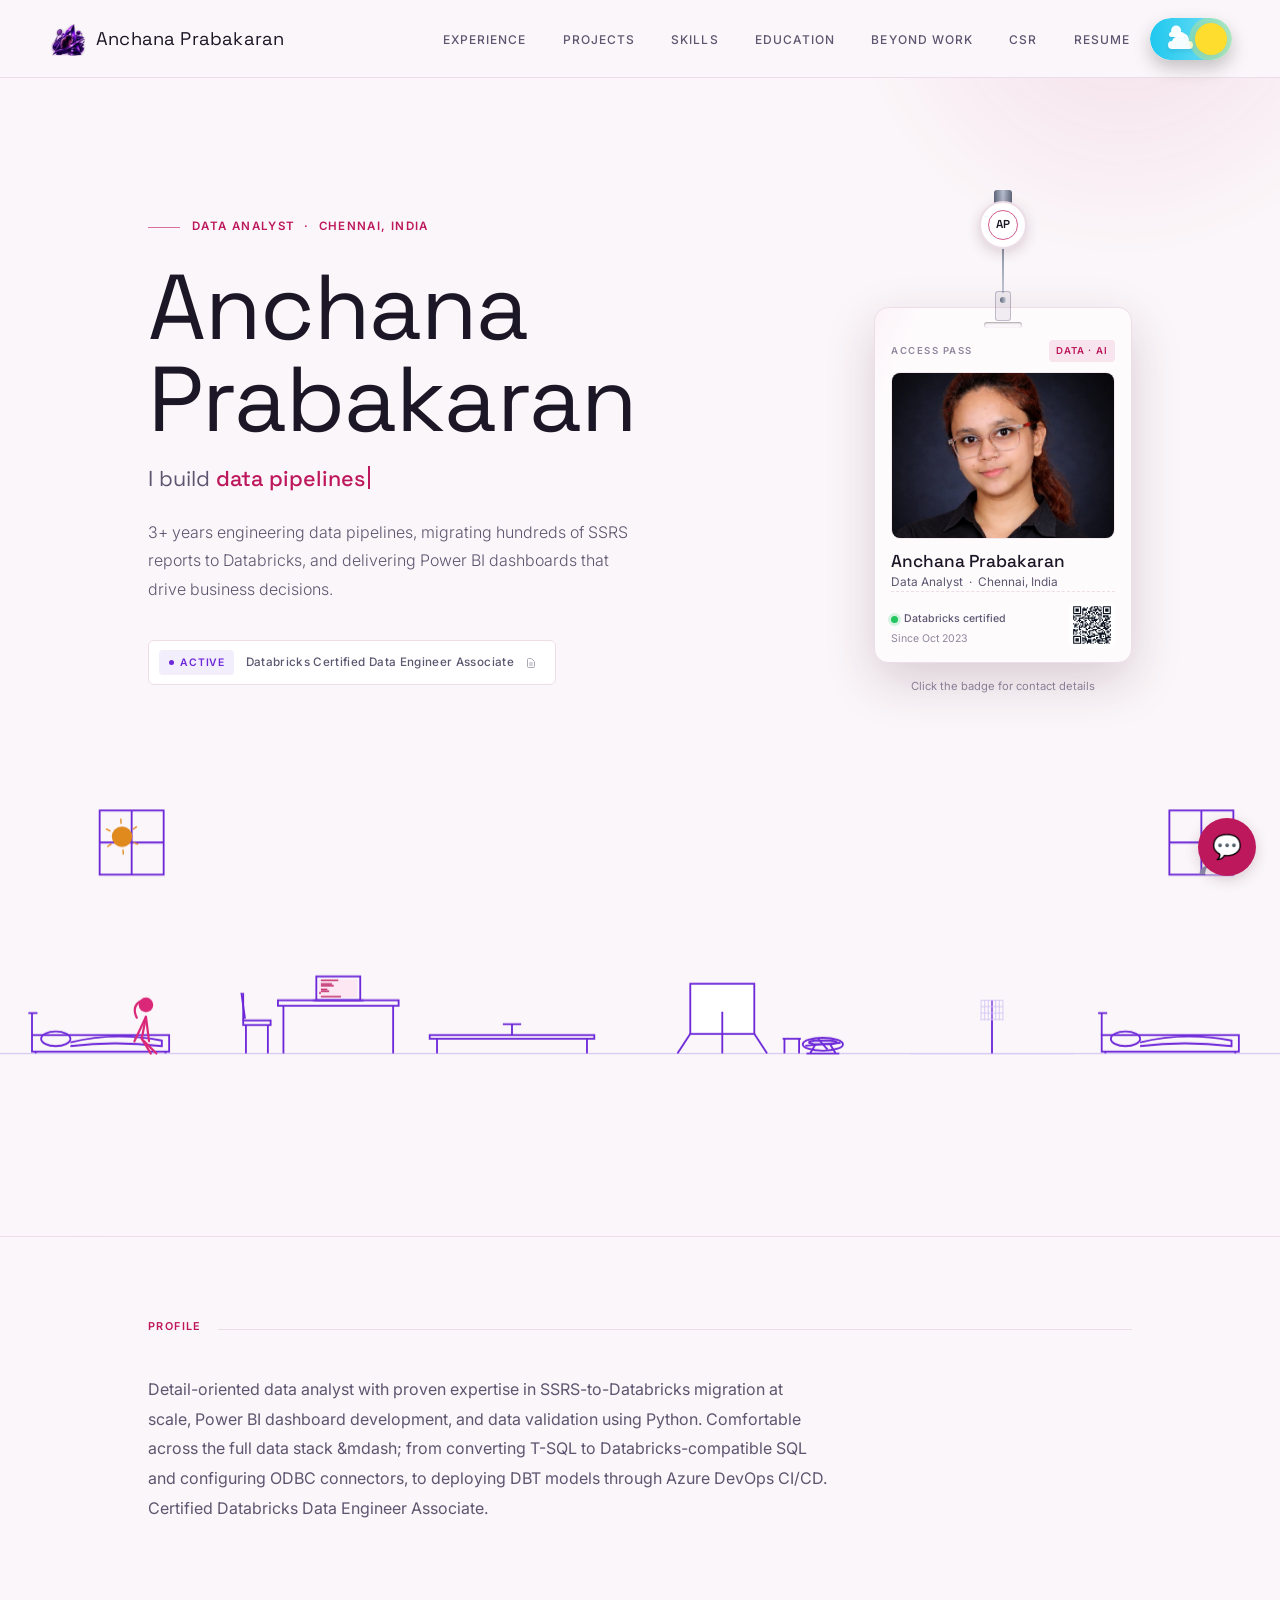
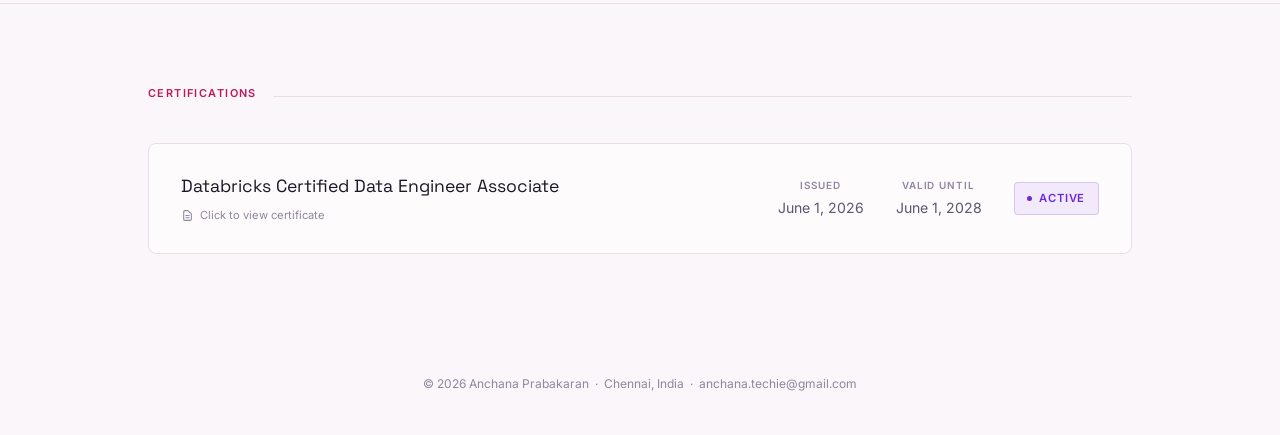
==== commit 2c86a07f: "Skills: solar system - AP sun, categories as planets, skills as moons Every category in skills.json " ====
--- a/index.html
+++ b/index.html
@@ -306,7 +306,7 @@
           <div class="orbit-core" aria-hidden="true"><span class="orbit-core-mono" id="orbitCore">AP</span><span class="orbit-core-label" id="orbitCoreLabel"></span></div>
           <div class="orbit-tip" id="orbitTip" role="tooltip" hidden></div>
         </div>
-        <p class="orbit-caption">Hover a skill to see where I've used it &middot; hover a card below to find its skills</p>
+        <p class="orbit-caption">Hover a planet to meet its moons &middot; hover a moon to see where I've used it</p>
       </div>
 
       <div class="skills-grid" id="skillsGrid"><!-- populated from JSON_Files/skills.json --></div>
@@ -2170,151 +2170,185 @@
 </script>
 
 <script>
-  /* ── SKILLS ORBIT (page-skills) ──────────────────────────────
-     Rings and tooltip notes come from JSON_Files/skills-orbit.json.
-     Hovering (or focusing) a skill pauses the orbit, shows its note
-     and lights up the cards it belongs to; hovering a card lights up
-     its skills in the orbit. */
+  /* ── SKILLS SOLAR SYSTEM (page-skills) ───────────────────────
+     Sun = AP. Each category in skills.json is a planet, its skills
+     are moons. Layout + tooltip notes: JSON_Files/skills-orbit.json.
+     Hover/tap a planet: the system stops, its moons show their names
+     and its card lights up. Hover a moon: its note appears. Hover a
+     card: its planet lights up. */
   (function () {
     var wrap = document.getElementById('orbitWrap');
     var orbit = document.getElementById('skillsOrbit');
     var tip = document.getElementById('orbitTip');
     var grid = document.getElementById('skillsGrid');
     if (!orbit || !grid) return;
-    var rings = [];          // [{el, factor, planets: []}]
+    var orbits = [];          // [{el, factor}]
     var notes = {};
     var small = window.matchMedia('(max-width: 640px)');
 
     function norm(t) { return String(t || '').replace(/\s+/g, ' ').trim().toLowerCase(); }
     function decode(t) { var d = document.createElement('textarea'); d.innerHTML = t; return d.value; }
-
-    function build(data) {
-      notes = data.notes || {};
-      document.getElementById('orbitCore').textContent = data.core || 'AP';
-      document.getElementById('orbitCoreLabel').textContent = data.coreLabel || '';
-      var FACTORS = [0.34, 0.6, 0.86];
-      (data.rings || []).slice(0, 3).forEach(function (ring, ri) {
-        var el = document.createElement('div');
-        el.className = 'orbit-ring orbit-ring-' + (ri + 1);
-        el.style.setProperty('--spin', (ring.seconds || 50) + 's');
-        el.style.setProperty('--dir', ri % 2 ? 'reverse' : 'normal');
-        var list = ring.skills || [];
-        var planets = list.map(function (name, pi) {
-          var angle = (360 / list.length) * pi + ri * 22;
-          var b = document.createElement('button');
-          b.type = 'button';
-          b.className = 'orbit-planet';
-          b.style.setProperty('--a', angle + 'deg');
-          b.setAttribute('aria-label', name + (notes[name] ? ': ' + notes[name] : ''));
-          b.dataset.skill = name;
-          var label = document.createElement('span');
-          label.className = 'orbit-label';
-          label.textContent = name;
-          b.appendChild(label);
-          el.appendChild(b);
-          return b;
+    function noteFor(name) { return notes[name] || notes[decode(name)] || ''; }
+
+    function makePlanet(cat, index, angle, moonSeconds) {
+      var label = decode(cat.label || '');
+      var planet = document.createElement('div');
+      planet.className = 'sol-planet sol-planet-' + (index % 2 ? 'b' : 'a');
+      planet.style.setProperty('--a', angle + 'deg');
+      planet.dataset.card = index;
+
+      var body = document.createElement('div');           // stays upright
+      body.className = 'sol-body';
+
+      var btn = document.createElement('button');
+      btn.type = 'button';
+      btn.className = 'sol-globe';
+      btn.setAttribute('aria-label', label + ': ' + (cat.pills || []).map(decode).join(', '));
+      var glyph = document.createElement('span');
+      glyph.className = 'sol-glyph';
+      glyph.innerHTML = cat.glyph || '';
+      btn.appendChild(glyph);
+
+      var name = document.createElement('span');
+      name.className = 'sol-name';
+      name.textContent = label;
+
+      var moons = document.createElement('div');          // spins around the planet
+      moons.className = 'sol-moons';
+      moons.style.setProperty('--moon-spin', moonSeconds + 's');
+      var pills = cat.pills || [];
+      pills.forEach(function (pill, mi) {
+        var skill = decode(pill);
+        var m = document.createElement('button');
+        m.type = 'button';
+        m.className = 'sol-moon';
+        m.style.setProperty('--ma', (360 / pills.length) * mi + 'deg');
+        m.dataset.skill = skill;
+        m.setAttribute('aria-label', skill + (noteFor(skill) ? ': ' + noteFor(skill) : ''));
+        var inner = document.createElement('span');        // counter-spins: label stays upright
+        inner.className = 'sol-moon-inner';
+        var dot = document.createElement('span'); dot.className = 'sol-moon-dot';
+        var txt = document.createElement('span'); txt.className = 'sol-moon-label'; txt.textContent = skill;
+        inner.appendChild(dot); inner.appendChild(txt);
+        m.appendChild(inner);
+        moons.appendChild(m);
+      });
+
+      body.appendChild(moons);
+      body.appendChild(btn);
+      body.appendChild(name);
+      planet.appendChild(body);
+      return planet;
+    }
+
+    function build(skills, cfg) {
+      notes = cfg.notes || {};
+      document.getElementById('orbitCore').textContent = cfg.core || 'AP';
+      document.getElementById('orbitCoreLabel').textContent = cfg.coreLabel || '';
+      var cats = skills.categories || [];
+      var plan = cfg.planetOrbits || [{ planets: cats.map(function (_, i) { return i + 1; }), seconds: 80 }];
+      var FACTORS = plan.length > 1 ? [0.46, 0.84] : [0.72];
+      plan.slice(0, 2).forEach(function (o, oi) {
+        var ring = document.createElement('div');
+        ring.className = 'sol-orbit sol-orbit-' + (oi + 1);
+        ring.style.setProperty('--spin', (o.seconds || 80) + 's');
+        ring.style.setProperty('--dir', oi % 2 ? 'reverse' : 'normal');
+        var list = (o.planets || []).filter(function (n) { return cats[n - 1]; });
+        list.forEach(function (n, pi) {
+          var angle = (360 / list.length) * pi + oi * 60 - 90;
+          ring.appendChild(makePlanet(cats[n - 1], n - 1, angle, cfg.moonSeconds || 16));
         });
-        orbit.insertBefore(el, tip);
-        rings.push({ el: el, factor: FACTORS[ri], planets: planets });
+        orbit.insertBefore(ring, tip);
+        orbits.push({ el: ring, factor: FACTORS[oi] });
       });
+      wrap.hidden = false;   // must be visible before measuring
       layout();
-      wrap.hidden = false;
     }
 
     function layout() {
       var w = orbit.clientWidth;
-      var compact = small.matches;
-      rings.forEach(function (ring, i) {
-        // On phones keep two rings; the outer ring's skills are in the cards.
-        var factor = compact ? [0.42, 0.84, 0][i] : ring.factor;
-        ring.el.hidden = factor === 0;
-        var r = (w / 2) * factor;
-        ring.el.style.width = ring.el.style.height = (r * 2) + 'px';
-        ring.el.style.setProperty('--r', r + 'px');
+      orbit.style.setProperty('--orbit-w', w + 'px');
+      orbits.forEach(function (o) {
+        var r = (w / 2) * o.factor;
+        o.el.style.width = o.el.style.height = (r * 2) + 'px';
+        o.el.style.setProperty('--r', r + 'px');
       });
     }
     window.addEventListener('resize', layout);
     if (small.addEventListener) small.addEventListener('change', layout);
 
-    /* Linking planets <-> cards */
-    function cardsFor(skill) {
-      return Array.prototype.filter.call(grid.querySelectorAll('.skill-card'), function (card) {
-        return Array.prototype.some.call(card.querySelectorAll('.skill-pill'), function (p) {
-          return norm(p.textContent) === norm(skill);
-        });
-      });
-    }
-    function skillsOf(card) {
-      return Array.prototype.map.call(card.querySelectorAll('.skill-pill'), function (p) { return norm(p.textContent); });
-    }
-    var litCard = null;
+    /* ── Highlighting ── */
+    var cardsEls = function () { return grid.querySelectorAll('.skill-card'); };
+    var current = null;
     function clearLit() {
-      litCard = null;
+      current = null;
       orbit.classList.remove('is-paused', 'has-lit');
-      orbit.querySelectorAll('.is-lit').forEach(function (n) { n.classList.remove('is-lit'); });
+      orbit.querySelectorAll('.is-lit, .is-open').forEach(function (n) { n.classList.remove('is-lit', 'is-open'); });
       grid.querySelectorAll('.is-lit').forEach(function (n) { n.classList.remove('is-lit'); });
       tip.hidden = true;
     }
-    function showPlanet(planet) {
-      clearLit();
-      var skill = planet.dataset.skill;
+    function litPlanet(planet) {
       orbit.classList.add('is-paused', 'has-lit');
-      planet.classList.add('is-lit');
-      cardsFor(skill).forEach(function (c) {
-        c.classList.add('is-lit');
-        c.querySelectorAll('.skill-pill').forEach(function (p) { if (norm(p.textContent) === norm(skill)) p.classList.add('is-lit'); });
-      });
-      var note = notes[skill];
+      planet.classList.add('is-lit', 'is-open');
+      var card = cardsEls()[+planet.dataset.card];
+      if (card) card.classList.add('is-lit');
+    }
+    function showTip(anchor, title, text) {
       tip.innerHTML = '';
-      var strong = document.createElement('strong'); strong.textContent = skill; tip.appendChild(strong);
-      if (note) { var span = document.createElement('span'); span.textContent = note; tip.appendChild(span); }
+      var strong = document.createElement('strong'); strong.textContent = title; tip.appendChild(strong);
+      if (text) { var span = document.createElement('span'); span.textContent = text; tip.appendChild(span); }
       tip.hidden = false;
-      var o = orbit.getBoundingClientRect(), p = planet.getBoundingClientRect();
-      var x = p.left + p.width / 2 - o.left;
-      var y = p.top - o.top;
-      var tw = tip.offsetWidth;
-      x = Math.max(tw / 2 + 4, Math.min(o.width - tw / 2 - 4, x));
-      var below = y < tip.offsetHeight + 16;
+      var o = orbit.getBoundingClientRect(), a = anchor.getBoundingClientRect();
+      var tw = tip.offsetWidth, th = tip.offsetHeight;
+      var x = Math.max(tw / 2 + 4, Math.min(o.width - tw / 2 - 4, a.left + a.width / 2 - o.left));
+      var below = a.top - o.top < th + 16;
       tip.classList.toggle('below', below);
       tip.style.left = x + 'px';
-      tip.style.top = (below ? p.bottom - o.top + 10 : y - 10) + 'px';
-    }
-    orbit.addEventListener('mouseover', function (e) {
-      var planet = e.target.closest('.orbit-planet'); if (planet) showPlanet(planet);
-    });
-    orbit.addEventListener('focusin', function (e) {
-      var planet = e.target.closest('.orbit-planet'); if (planet) showPlanet(planet);
-    });
+      tip.style.top = (below ? a.bottom - o.top + 10 : a.top - o.top - 10) + 'px';
+    }
+    function focusTarget(target) {
+      var moon = target.closest('.sol-moon');
+      var planet = target.closest('.sol-planet');
+      if (!planet) return;
+      var key = moon ? 'm:' + moon.dataset.skill + planet.dataset.card : 'p:' + planet.dataset.card;
+      if (key === current) return;
+      clearLit();
+      current = key;
+      litPlanet(planet);
+      if (moon) {
+        moon.classList.add('is-lit');
+        var card = cardsEls()[+planet.dataset.card];
+        if (card) card.querySelectorAll('.skill-pill').forEach(function (p) {
+          if (norm(decode(p.textContent)) === norm(moon.dataset.skill)) p.classList.add('is-lit');
+        });
+        showTip(moon, moon.dataset.skill, noteFor(moon.dataset.skill));
+      }
+    }
+    orbit.addEventListener('mouseover', function (e) { focusTarget(e.target); });
+    orbit.addEventListener('focusin', function (e) { focusTarget(e.target); });
+    orbit.addEventListener('click', function (e) { focusTarget(e.target); });   // touch
     orbit.addEventListener('mouseleave', clearLit);
     orbit.addEventListener('focusout', function (e) { if (!orbit.contains(e.relatedTarget)) clearLit(); });
-    orbit.addEventListener('click', function (e) {
-      var planet = e.target.closest('.orbit-planet'); if (planet) showPlanet(planet);   // touch
-    });
 
     grid.addEventListener('mouseover', function (e) {
-      var card = e.target.closest('.skill-card');
-      if (!card || card === litCard) return;
+      var card = e.target.closest('.skill-card'); if (!card) return;
+      var idx = Array.prototype.indexOf.call(cardsEls(), card);
+      var key = 'c:' + idx;
+      if (key === current) return;
       clearLit();
-      litCard = card;
-      var names = skillsOf(card);
-      orbit.classList.add('is-paused', 'has-lit');
-      card.classList.add('is-lit');
-      orbit.querySelectorAll('.orbit-planet').forEach(function (p) {
-        if (names.indexOf(norm(p.dataset.skill)) !== -1) p.classList.add('is-lit');
-      });
+      current = key;
+      var planet = orbit.querySelector('.sol-planet[data-card="' + idx + '"]');
+      if (planet) litPlanet(planet); else card.classList.add('is-lit');
     });
     grid.addEventListener('mouseleave', clearLit);
 
-    fetch('JSON_Files/skills-orbit.json')
-      .then(function (res) { if (!res.ok) throw new Error(res.status); return res.json(); })
-      .then(function (data) {
-        // Labels in skills.json may contain HTML entities (&amp;); match on text.
-        Object.keys(data.notes || {}).forEach(function (k) { data.notes[decode(k)] = data.notes[k]; });
-        build(data);
-      })
-      .catch(function (err) { console.warn('Skills orbit: could not load skills-orbit.json.', err); });
-
-    // The Skills page is hidden until opened; size the rings when it shows.
+    Promise.all([
+      fetch('JSON_Files/skills.json').then(function (r) { if (!r.ok) throw new Error(r.status); return r.json(); }),
+      fetch('JSON_Files/skills-orbit.json').then(function (r) { if (!r.ok) throw new Error(r.status); return r.json(); })
+    ]).then(function (res) { build(res[0], res[1]); })
+      .catch(function (err) { console.warn('Skills solar system: could not load data.', err); });
+
+    // The Skills page is hidden until opened; size the orbits when it shows.
     new MutationObserver(function () {
       if (document.getElementById('page-skills').classList.contains('active')) layout();
     }).observe(document.getElementById('page-skills'), { attributes: true, attributeFilter: ['class'] });
--- a/CSS_Files/skills-orbit.css
+++ b/CSS_Files/skills-orbit.css
@@ -1,12 +1,11 @@
     /* ── SKILLS ORBIT ────────────────────────────────────────────
-       Rings spin; each planet is placed on its ring with
-       rotate(angle) translateX(radius) and its label spins the other
-       way so text stays upright. Pausing = animation-play-state.   */
+       A small solar system: AP is the sun, categories are planets,
+       skills are moons. Pausing = animation-play-state.            */
 
-    .orbit-wrap { margin: 0 0 3rem; }
+    .orbit-wrap { margin: 0 0 3rem; padding-block: 2.5rem 0; }
     .orbit {
       position: relative;
-      width: min(560px, 100%);
+      width: min(640px, 100%);
       aspect-ratio: 1;
       margin: 0 auto;
     }
@@ -28,63 +27,137 @@
       50%      { box-shadow: 0 0 0 14px rgba(var(--accent-rgb), .03), 0 0 70px rgba(var(--accent-rgb), .28); }
     }
 
-    .orbit-ring {
+    /* ── Planet orbits ──
+       .sol-orbit spins; each .sol-planet sits on it at angle --a and
+       radius --r; .sol-body counter-spins so the planet stays upright;
+       .sol-moons spins around the planet and each moon's label
+       counter-spins too. */
+    .orbit { --globe: 54px; --moon-r: 50px; --sys: 150px; }
+    .sol-orbit {
       position: absolute; left: 50%; top: 50%;
       transform: translate(-50%, -50%);
       border-radius: 50%;
-      border: 1px dashed rgba(var(--accent2-rgb), .28);
+      border: 1px dashed rgba(var(--accent2-rgb), .26);
       pointer-events: none;
-      animation: orbit-spin var(--spin, 50s) linear infinite;
+      animation: orbit-spin var(--spin, 80s) linear infinite;
       animation-direction: var(--dir, normal);
     }
-    .orbit-ring-1 { border-color: rgba(var(--accent-rgb), .35); }
+    .sol-orbit-1 { border-color: rgba(var(--accent-rgb), .28); }
+    .sol-orbit:has(.is-lit) { z-index: 3; }
     @keyframes orbit-spin {
       from { transform: translate(-50%, -50%) rotate(0deg); }
       to   { transform: translate(-50%, -50%) rotate(360deg); }
     }
+    @keyframes counter-spin { from { rotate: 0deg; } to { rotate: -360deg; } }
+    @keyframes moon-spin    { from { rotate: 0deg; } to { rotate: 360deg; } }
 
-    .orbit-planet {
+    .sol-planet {
       position: absolute; left: 50%; top: 50%;
-      padding: 0; border: 0; background: none;
-      font: inherit;
-      cursor: default;
+      width: 0; height: 0;
+      transform: rotate(var(--a)) translateX(var(--r)) rotate(calc(-1 * var(--a)));
+    }
+    .sol-planet.is-lit { z-index: 2; }
+    .sol-body {
+      position: absolute;
+      left: calc(var(--sys) / -2); top: calc(var(--sys) / -2);
+      width: var(--sys); height: var(--sys);
+      animation: counter-spin var(--spin, 80s) linear infinite;
+      animation-direction: var(--dir, normal);
+      transition: opacity .3s;
+    }
+
+    /* The planet itself */
+    .sol-globe {
+      position: absolute; left: 50%; top: 50%;
+      width: var(--globe); height: var(--globe);
+      margin: calc(var(--globe) / -2) 0 0 calc(var(--globe) / -2);
+      border-radius: 50%;
+      border: 0; padding: 0;
+      cursor: pointer;
       pointer-events: auto;
-      transform: rotate(var(--a)) translateX(var(--r)) rotate(calc(-1 * var(--a))) translate(-50%, -50%);
-      transform-origin: 0 0;
+      display: flex; align-items: center; justify-content: center;
+      color: #fff;
+      background: radial-gradient(circle at 32% 28%, #fbcfe8 0%, #f472b6 32%, #be185d 72%, #6b1239 100%);
+      box-shadow: inset -6px -8px 14px rgba(0,0,0,.35), 0 0 22px rgba(244,114,182,.35);
+      transition: transform .3s, box-shadow .3s;
     }
-    .orbit-label {
-      display: inline-block;
+    .sol-planet-b .sol-globe {
+      background: radial-gradient(circle at 32% 28%, #ede9fe 0%, #a78bfa 32%, #6d28d9 72%, #3b1478 100%);
+      box-shadow: inset -6px -8px 14px rgba(0,0,0,.35), 0 0 22px rgba(167,139,250,.35);
+    }
+    .sol-glyph { font-size: 1.15rem; line-height: 1; text-shadow: 0 1px 3px rgba(0,0,0,.35); }
+    .sol-name {
+      position: absolute; left: 50%; top: calc(50% + var(--globe) / 2 + 8px);
+      transform: translateX(-50%);
       white-space: nowrap;
-      padding: .34rem .75rem;
+      font-size: .6rem; font-weight: 600; letter-spacing: .12em; text-transform: uppercase;
+      color: var(--text-soft);
+      pointer-events: none;
+      transition: color .3s;
+    }
+
+    /* Moons */
+    .sol-moons {
+      position: absolute; inset: 0;
+      animation: moon-spin var(--moon-spin, 16s) linear infinite;
+      pointer-events: none;
+    }
+    .sol-planet.is-open { --moon-r: calc(var(--globe) / 2 + 46px); }
+    .sol-planet.is-open .sol-moons { z-index: 2; }
+    .sol-globe { z-index: 1; }
+    .sol-moon {
+      transition: transform .35s cubic-bezier(.2, .7, .2, 1);
+      position: absolute; left: 50%; top: 50%;
+      width: 0; height: 0;
+      padding: 0; border: 0; background: none; font: inherit;
+      transform: rotate(var(--ma)) translateX(var(--moon-r)) rotate(calc(-1 * var(--ma)));
+    }
+    .sol-moon-inner {
+      position: absolute; left: 0; top: 0;
+      display: inline-flex; align-items: center; gap: 0;
+      translate: -50% -50%;
+      padding: 0;
       border-radius: 999px;
-      font-size: .74rem; font-weight: 500;
-      background: var(--bg-card);
-      border: 1px solid var(--border);
-      color: var(--text-soft);
-      box-shadow: 0 4px 16px rgba(0,0,0,.18);
-      animation: orbit-spin-label var(--spin, 50s) linear infinite;
-      animation-direction: var(--dir, normal);
-      transition: background .2s, color .2s, border-color .2s, box-shadow .2s, opacity .25s, scale .2s;
+      white-space: nowrap;
+      pointer-events: auto;
+      cursor: pointer;
+      animation: counter-spin var(--moon-spin, 16s) linear infinite;
+      transition: background .25s, padding .25s, gap .25s, box-shadow .25s;
     }
-    @keyframes orbit-spin-label { from { rotate: 0deg; } to { rotate: -360deg; } }
-    .orbit-ring-1 .orbit-label { color: var(--gold); border-color: rgba(var(--accent-rgb), .4); background: rgba(var(--accent-rgb), .08); }
-    .orbit-ring-2 .orbit-label { color: var(--teal); border-color: rgba(var(--accent2-rgb), .35); }
+    .sol-moon-dot {
+      width: 12px; height: 12px; border-radius: 50%; flex: none;
+      background: radial-gradient(circle at 35% 30%, #fff 0%, #cbd5e1 45%, #64748b 100%);
+      box-shadow: 0 0 8px rgba(255,255,255,.25);
+    }
+    .sol-planet-a .sol-moon-dot { background: radial-gradient(circle at 35% 30%, #fff 0%, #f9a8d4 50%, #9d174d 100%); }
+    .sol-planet-b .sol-moon-dot { background: radial-gradient(circle at 35% 30%, #fff 0%, #c4b5fd 50%, #5b21b6 100%); }
+    .sol-moon-label {
+      max-width: 0; overflow: hidden; opacity: 0;
+      font-size: .68rem; font-weight: 500;
+      color: var(--text);
+      transition: max-width .3s, opacity .25s;
+    }
+    /* Open planet: moons grow into labelled pills */
+    .sol-planet.is-open .sol-moon-inner {
+      gap: 6px;
+      padding: 4px 10px 4px 5px;
+      background: var(--bg-raised);
+      box-shadow: 0 0 0 1px var(--border), 0 6px 18px rgba(0,0,0,.25);
+    }
+    .sol-planet.is-open .sol-moon-label { max-width: 160px; opacity: 1; }
+    .sol-moon.is-lit .sol-moon-inner { background: var(--gold); box-shadow: 0 0 0 4px rgba(var(--accent-rgb), .2); }
+    .sol-moon.is-lit .sol-moon-label { color: var(--bg); }
 
-    /* Paused + highlighting */
-    .orbit.is-paused .orbit-ring,
-    .orbit.is-paused .orbit-label { animation-play-state: paused; }
-    .orbit.has-lit .orbit-label { opacity: .4; }
-    body.light-theme .orbit.has-lit .orbit-label { opacity: .55; }
-    .orbit.has-lit .orbit-planet.is-lit .orbit-label {
-      opacity: 1;
-      scale: 1.08;
-      color: var(--bg);
-      background: var(--gold);
-      border-color: var(--gold);
-      box-shadow: 0 0 0 4px rgba(var(--accent-rgb), .18), 0 6px 22px rgba(var(--accent-rgb), .35);
-    }
-    .orbit-planet:focus-visible { outline: none; }
-    .orbit-planet:focus-visible .orbit-label { outline: 2px solid var(--gold); outline-offset: 3px; }
+    /* Paused + dimmed */
+    .orbit.is-paused .sol-orbit,
+    .orbit.is-paused .sol-body,
+    .orbit.is-paused .sol-moons,
+    .orbit.is-paused .sol-moon-inner,
+    .orbit.is-paused .orbit-core { animation-play-state: paused; }
+    .orbit.has-lit .sol-planet:not(.is-lit) .sol-body { opacity: .3; }
+    .sol-planet.is-lit .sol-globe { transform: scale(1.12); box-shadow: inset -6px -8px 14px rgba(0,0,0,.35), 0 0 0 5px rgba(var(--accent-rgb), .18), 0 0 34px rgba(var(--accent-rgb), .55); }
+    .sol-planet.is-lit .sol-name { color: var(--gold); }
+    .sol-globe:focus-visible, .sol-moon:focus-visible .sol-moon-inner { outline: 2px solid var(--gold); outline-offset: 3px; }
 
     .orbit-tip {
       position: absolute;
@@ -110,11 +183,16 @@
     .skill-pill.is-lit { background: var(--gold) !important; color: var(--bg) !important; border-color: var(--gold) !important; }
 
     @media (max-width: 640px) {
-      .orbit-core { width: 78px; height: 78px; margin: -39px 0 0 -39px; }
-      .orbit-core-mono { font-size: 1.2rem; }
-      .orbit-label { font-size: .66rem; padding: .28rem .6rem; }
+      .orbit { --globe: 34px; --moon-r: 30px; --sys: 96px; }
+      .orbit-core { width: 70px; height: 70px; margin: -35px 0 0 -35px; }
+      .orbit-core-mono { font-size: 1.1rem; }
+      .orbit-core-label { font-size: .5rem; }
+      .sol-glyph { font-size: .8rem; }
+      .sol-name { font-size: .5rem; letter-spacing: .06em; top: calc(50% + var(--globe) / 2 + 4px); }
+      .sol-moon-dot { width: 8px; height: 8px; }
+      .sol-moon-label { font-size: .6rem; }
       .orbit-caption { font-size: .68rem; padding: 0 1rem; }
     }
     @media (prefers-reduced-motion: reduce) {
-      .orbit-ring, .orbit-label, .orbit-core { animation: none !important; }
+      .sol-orbit, .sol-body, .sol-moons, .sol-moon-inner, .orbit-core { animation: none !important; }
     }
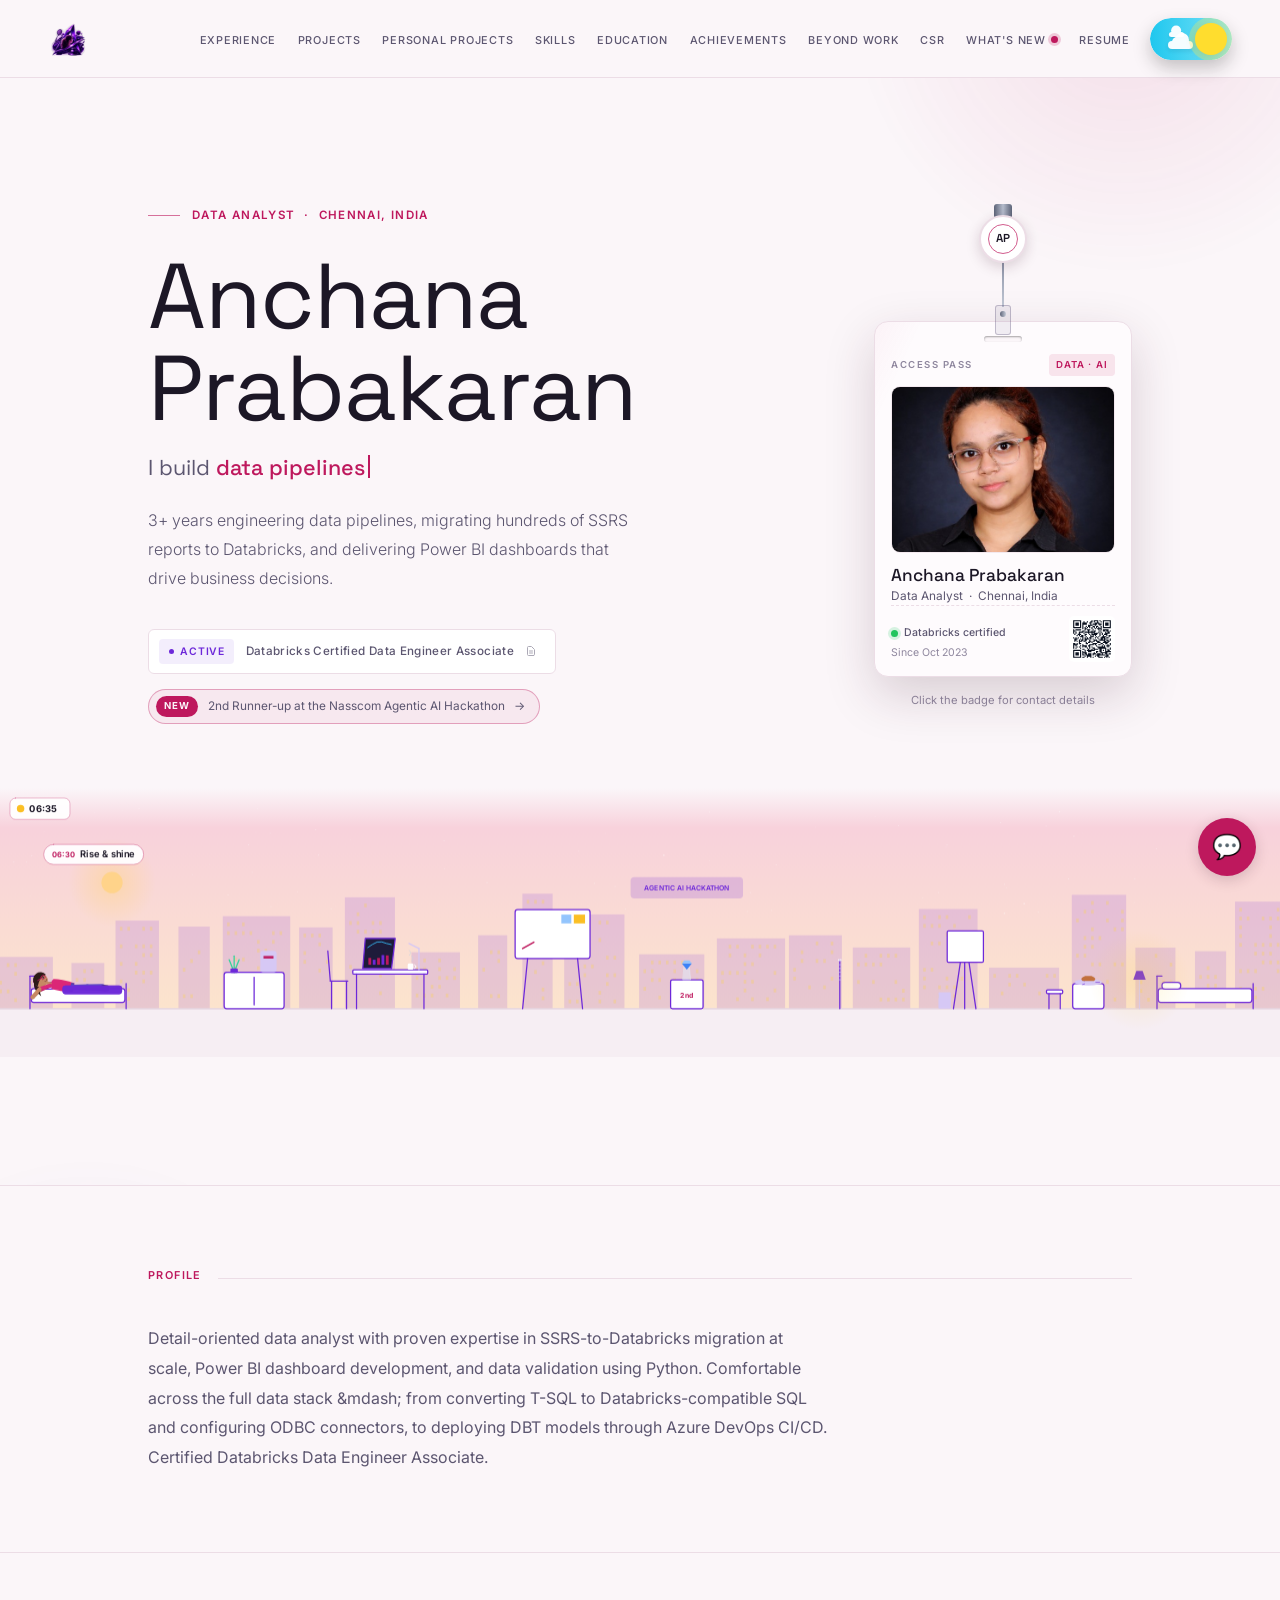
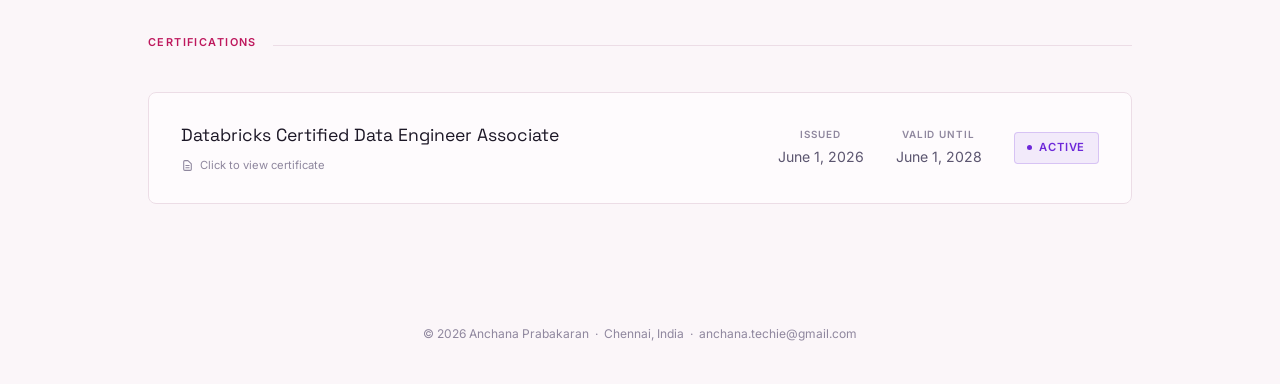
==== commit 447f1cd0: "Personal Projects, Achievements, What's New, HTML content editor, new day animation - Personal Proje" ====
--- a/index.html
+++ b/index.html
@@ -61,6 +61,7 @@
   <link rel="stylesheet" href="CSS_Files/animations.css" />
   <link rel="stylesheet" href="CSS_Files/id-badge.css" />
   <link rel="stylesheet" href="CSS_Files/skills-orbit.css" />
+  <link rel="stylesheet" href="CSS_Files/achievements.css" />
   <style>
     /* Small scoped rule for the new nav logo mark - kept inline since the
        shared navigation.css wasn't part of this edit. Move into
@@ -111,10 +112,13 @@
       <ul>
         <li><a href="#experience" data-page="YearExperience" id="nav-YearExperience">Experience</a></li>
         <li><a href="#projects" data-page="experience" id="nav-experience">Projects</a></li>
+        <li><a href="#personal-projects" data-page="personal" id="nav-personal">Personal Projects</a></li>
         <li><a href="#skills" data-page="skills" id="nav-skills">Skills</a></li>
         <li><a href="#education" data-page="education" id="nav-education">Education</a></li>
+        <li><a href="#achievements" data-page="achievements" id="nav-achievements">Achievements</a></li>
         <li><a href="#beyond-work" data-page="beyondwork" id="nav-beyondwork">Beyond Work</a></li>
         <li><a href="#csr" data-page="CSR" id="nav-CSR">CSR</a></li>
+        <li><a href="#whats-new" data-page="whatsnew" id="nav-whatsnew">What's New<span class="nav-new-dot" id="navNewDot" hidden aria-label="new"></span></a></li>
         <li><a href="#resume" data-modal="resume" id="nav-resume">Resume</a></li>
       </ul>
       <button class="theme-toggle" id="themeToggle" type="button" aria-label="Switch to light mode" aria-pressed="false">
@@ -147,6 +151,9 @@
             <span id="heroCertName"></span>
             <svg xmlns="http://www.w3.org/2000/svg" width="12" height="12" fill="none" viewBox="0 0 24 24" stroke="currentColor" stroke-width="2" style="opacity:.5"><path stroke-linecap="round" stroke-linejoin="round" d="M9 12h6m-6 4h6m2 5H7a2 2 0 01-2-2V5a2 2 0 012-2h5.586a1 1 0 01.707.293l5.414 5.414a1 1 0 01.293.707V19a2 2 0 01-2 2z"/></svg>
           </div>
+          <a class="hero-latest" id="heroLatest" href="#whats-new" hidden>
+            <span class="hero-latest-tag">New</span><span id="heroLatestText"></span><span aria-hidden="true">&rarr;</span>
+          </a>
         </div>
         <div class="hero-photo-col">
           <!-- ID badge on a retractable reel. Front: photo + role.
@@ -280,7 +287,16 @@
 
       <div class="projects-wrap" id="projectsWrap"><!-- populated from JSON_Files/projects.json --></div>
 
-      <div class="personal-projects" id="personalProjects" hidden>
+    </div>
+  </section>
+</div><!-- /page-experience -->
+
+
+<!-- ═══ PERSONAL PROJECTS PAGE ═══ -->
+<div class="page" id="page-personal">
+  <section style="border-bottom:none;">
+    <div class="wrap">
+      <div class="personal-projects" id="personalProjects">
         <div class="section-header">
           <span class="eyebrow" id="personalEyebrow">Personal Projects</span>
           <div class="eyebrow-rule"></div>
@@ -290,7 +306,45 @@
       </div>
     </div>
   </section>
-</div><!-- /page-experience -->
+</div><!-- /page-personal -->
+
+
+<!-- ═══ ACHIEVEMENTS PAGE (JSON_Files/achievements.json) ═══ -->
+<div class="page" id="page-achievements">
+  <section style="border-bottom:none;">
+    <div class="wrap">
+      <div class="section-header">
+        <span class="eyebrow" id="achEyebrow">Achievements</span>
+        <div class="eyebrow-rule"></div>
+      </div>
+      <p class="personal-intro" id="achIntro"></p>
+      <div class="ach-list" id="achList"><!-- populated from achievements.json --></div>
+    </div>
+  </section>
+</div><!-- /page-achievements -->
+
+
+<!-- ═══ WHAT'S NEW PAGE (JSON_Files/whats-new.json) ═══ -->
+<div class="page" id="page-whatsnew">
+  <section style="border-bottom:none;">
+    <div class="wrap">
+      <div class="section-header">
+        <span class="eyebrow" id="wnEyebrow">What's New</span>
+        <div class="eyebrow-rule"></div>
+      </div>
+      <p class="personal-intro" id="wnIntro"></p>
+      <ol class="wn-list" id="wnList"><!-- populated from whats-new.json --></ol>
+    </div>
+  </section>
+</div><!-- /page-whatsnew -->
+
+<!-- Photo viewer (achievements gallery) -->
+<div class="lightbox" id="lightbox" hidden role="dialog" aria-modal="true" aria-label="Photo viewer">
+  <button class="lb-close" type="button" aria-label="Close">&#x2715;</button>
+  <button class="lb-nav lb-prev" type="button" aria-label="Previous photo">&#8249;</button>
+  <figure class="lb-figure"><img id="lbImg" alt="" /><figcaption id="lbCaption"></figcaption></figure>
+  <button class="lb-nav lb-next" type="button" aria-label="Next photo">&#8250;</button>
+</div>
 
 
 <!-- ═══ SKILLS PAGE ═══ -->
@@ -576,7 +630,8 @@
      opens straight on Projects, and the browser Back button works. */
   const PAGE_SLUGS = {
     home: 'home', YearExperience: 'experience', experience: 'projects',
-    skills: 'skills', education: 'education', beyondwork: 'beyond-work', CSR: 'csr'
+    personal: 'personal-projects', skills: 'skills', education: 'education',
+    achievements: 'achievements', beyondwork: 'beyond-work', CSR: 'csr', whatsnew: 'whats-new'
   };
   const SLUG_PAGES = {};
   Object.keys(PAGE_SLUGS).forEach(function (k) { SLUG_PAGES[PAGE_SLUGS[k]] = k; });
@@ -623,6 +678,7 @@
     if (modalLink) { e.preventDefault(); closeMobileNav(); openModal(modalLink.getAttribute('data-modal')); }
   });
   window.addEventListener('popstate', pageFromHash);
+  window.addEventListener('hashchange', pageFromHash);   // plain #links, e.g. in What's New
   document.addEventListener('DOMContentLoaded', function () { if (location.hash) pageFromHash(); });
 
   /* ── Modal ── */
@@ -701,601 +757,7 @@
     };
   }
 
-  /* ── STICK STORY (day-in-the-life hero animation) ── */
-  (function(){
-const canvas = document.getElementById('stickStoryCanvas');
-if (!canvas) return;
-const layer = document.getElementById('stickStoryLayer');
-const ctx = canvas.getContext('2d');
-
-const BG_W = 1400, BG_H = 380;
-const GROUND_Y = 320; // the floor line every standing figure's feet touch
-
-// Full-bleed, aspect-correct resize: the strip always fills the container's
-// actual width (never letterboxed/cropped) and stays crisp at any screen size.
-function resize(){
-  const w = layer.clientWidth;
-  const scale = w / BG_W;
-  const h = BG_H * scale;
-  layer.style.height = h+'px';
-  canvas.style.width = w+'px';
-  canvas.style.height = h+'px';
-  const dpr = window.devicePixelRatio||1;
-  canvas.width = Math.round(w*dpr);
-  canvas.height = Math.round(h*dpr);
-  ctx.setTransform(scale*dpr,0,0,scale*dpr,0,0);
-}
-window.addEventListener('resize', resize);
-resize();
-
-const COL_DARK = {
-  bg:'#0b1220', line:'#a78bfa', lineDim:'#4c3f8f',
-  girl:'#f472b6', partner:'#c4b5fd',
-  accentSun:'#fbbf77', accentMoon:'#e2e8f5',
-  paper:'#fdf2f8', ink:'#3b1d33', screen:'#1a2440', code:'#f9a8d4', shuttle:'#ffffff'
-};
-const COL_LIGHT = {
-  bg:'#fbf6f9', line:'#6d28d9', lineDim:'#d6c8f5',
-  girl:'#db2777', partner:'#7c3aed',
-  accentSun:'#e08a1e', accentMoon:'#8d89ab',
-  paper:'#ffffff', ink:'#3b1d33', screen:'#fce7f3', code:'#be185d', shuttle:'#3b1d33'
-};
-const COL = Object.assign({}, COL_DARK);
-function applyStickStoryTheme(isLight) {
-  Object.assign(COL, isLight ? COL_LIGHT : COL_DARK);
-}
-applyStickStoryTheme(document.body.classList.contains('light-theme'));
-window.addEventListener('themechange', function (e) {
-  applyStickStoryTheme(e.detail && e.detail.theme === 'light');
-});
-
-// scene anchor x positions (design space) — all left→right, nothing overlaps
-const SCENES = {
-  bed1:   {x:110, w:150},
-  desk:   {x:300},
-  tt:     {x:520, tableL:470, tableR:650, girlX:430, partnerX:690},
-  easel:  {x:790},
-  pottery:{x:900},
-  bad:    {x:1020, netX:1085, partnerX:1150},
-  bed2:   {x:1280, w:150}
-};
-// derived stopping points for the girl's walk path (matches draw geometry)
-const STOPS = {
-  bed1Foot:  SCENES.bed1.x + SCENES.bed1.w/2 - 30,
-  deskSeat:  SCENES.desk.x - 10,
-  ttSpot:    SCENES.tt.girlX,
-  easelSpot: SCENES.easel.x - 40,
-  potterySpot: SCENES.pottery.x - 34,
-  badSpot:   SCENES.bad.x,
-  bed2Foot:  SCENES.bed2.x + SCENES.bed2.w/2 - 30
-};
-
-let t = 0, sunProgress = 0, moonProgress = 0;
-
-// ---------------- windows ----------------
-function drawWindow(cx, cy, w, h){
-  ctx.strokeStyle = COL.line; ctx.lineWidth = 2;
-  ctx.strokeRect(cx-w/2, cy-h/2, w, h);
-  ctx.beginPath();
-  ctx.moveTo(cx-w/2, cy); ctx.lineTo(cx+w/2, cy);
-  ctx.moveTo(cx, cy-h/2); ctx.lineTo(cx, cy+h/2);
-  ctx.stroke();
-}
-function drawSunWindow(cx, cy, w, h, progress){
-  drawWindow(cx, cy, w, h);
-  ctx.save(); ctx.beginPath(); ctx.rect(cx-w/2, cy-h/2, w, h); ctx.clip();
-  const sy = (cy+h/2) - progress*h*1.1;
-  ctx.fillStyle = COL.accentSun;
-  ctx.beginPath(); ctx.arc(cx-w*0.15, sy, w*0.16, 0, Math.PI*2); ctx.fill();
-  ctx.strokeStyle = COL.accentSun; ctx.lineWidth=1.5;
-  for(let i=0;i<6;i++){
-    const a = i/6*Math.PI*2 + t*0.3;
-    ctx.beginPath();
-    ctx.moveTo(cx-w*0.15+Math.cos(a)*w*0.2, sy+Math.sin(a)*w*0.2);
-    ctx.lineTo(cx-w*0.15+Math.cos(a)*w*0.28, sy+Math.sin(a)*w*0.28);
-    ctx.stroke();
-  }
-  ctx.restore();
-}
-function drawMoonWindow(cx, cy, w, h, progress){
-  drawWindow(cx, cy, w, h);
-  ctx.save(); ctx.beginPath(); ctx.rect(cx-w/2, cy-h/2, w, h); ctx.clip();
-  ctx.fillStyle = COL.accentMoon;
-  [[0.3,0.3],[0.7,0.25],[0.55,0.6],[0.2,0.7]].forEach((s,i)=>{
-    const tw = 0.5+0.5*Math.sin(t*3+i);
-    ctx.globalAlpha = Math.min(1,progress*1.5)*tw;
-    ctx.beginPath(); ctx.arc(cx-w/2+s[0]*w, cy-h/2+s[1]*h, 1.6,0,Math.PI*2); ctx.fill();
-  });
-  ctx.globalAlpha=1;
-  const my = (cy+h/2) - progress*h*1.1;
-  ctx.fillStyle = COL.accentMoon;
-  ctx.beginPath(); ctx.arc(cx+w*0.12, my, w*0.15, 0, Math.PI*2); ctx.fill();
-  ctx.fillStyle = COL.bg;
-  ctx.beginPath(); ctx.arc(cx+w*0.12+w*0.07, my-w*0.03, w*0.13,0,Math.PI*2); ctx.fill();
-  ctx.restore();
-}
-
-// ---------------- bed (returns surface coords the figure aligns to) ----------------
-function bed(cx, w){
-  const floor=GROUND_Y, bx=cx-w/2, topY=floor-30, botY=floor-2;
-  ctx.strokeStyle=COL.line; ctx.lineWidth=2;
-  ctx.strokeRect(bx, topY+10, w, botY-(topY+10));
-  ctx.beginPath(); ctx.moveTo(bx,topY+10); ctx.lineTo(bx,topY-14); ctx.stroke();
-  ctx.beginPath(); ctx.moveTo(bx-4,topY-14); ctx.lineTo(bx+6,topY-14); ctx.stroke();
-  ctx.beginPath();
-  ctx.moveTo(bx+4,botY); ctx.lineTo(bx+4,floor);
-  ctx.moveTo(bx+w-4,botY); ctx.lineTo(bx+w-4,floor);
-  ctx.stroke();
-  const pillowCx=bx+26, pillowCy=topY+14;
-  ctx.beginPath(); ctx.ellipse(pillowCx, pillowCy, 16, 8, 0, 0, Math.PI*2); ctx.stroke();
-  ctx.beginPath();
-  ctx.moveTo(bx+42,topY+18);
-  ctx.quadraticCurveTo(bx+w*0.6, topY+6, bx+w-8, topY+16);
-  ctx.lineTo(bx+w-8, topY+22);
-  ctx.quadraticCurveTo(bx+w*0.6, topY+16, bx+42,topY+22);
-  ctx.stroke();
-  return {pillowCx, pillowCy};
-}
-
-// ---------------- desk + chair ----------------
-function chairAndDesk(cx, codeOffset){
-  const floor=GROUND_Y;
-  ctx.strokeStyle=COL.line; ctx.lineWidth=2;
-  const dx=cx+4, deskTopY=floor-58;
-  ctx.strokeRect(dx, deskTopY, 132, 6);
-  ctx.beginPath();
-  ctx.moveTo(dx+6,deskTopY+6); ctx.lineTo(dx+6,floor);
-  ctx.moveTo(dx+126,deskTopY+6); ctx.lineTo(dx+126,floor);
-  ctx.stroke();
-  // chair (raised so the seated figure lines up with the desktop)
-  const seatX=cx-34, seatY=floor-36, seatW=30;
-  ctx.strokeRect(seatX, seatY, seatW, 5);
-  ctx.beginPath(); ctx.moveTo(seatX, seatY); ctx.lineTo(seatX, seatY-30); ctx.stroke();
-  ctx.beginPath(); ctx.moveTo(seatX-2, seatY-30); ctx.lineTo(seatX+2, seatY-2); ctx.stroke();
-  ctx.beginPath();
-  ctx.moveTo(seatX+3,seatY+5); ctx.lineTo(seatX+3,floor);
-  ctx.moveTo(seatX+seatW-3,seatY+5); ctx.lineTo(seatX+seatW-3,floor);
-  ctx.stroke();
-  // laptop with scrolling code — centered on the desk
-  const lx=dx+42, ly=deskTopY-26, lw=48, lh=26;
-  ctx.strokeRect(lx,ly,lw,lh);
-  ctx.beginPath(); ctx.moveTo(lx-4,ly+lh); ctx.lineTo(lx+lw+4,ly+lh); ctx.stroke();
-  ctx.save();
-  ctx.beginPath(); ctx.rect(lx+3,ly+3,lw-6,lh-6); ctx.clip();
-  ctx.fillStyle=COL.screen; ctx.fillRect(lx+3,ly+3,lw-6,lh-6);
-  ctx.strokeStyle=COL.code; ctx.lineWidth=1.5;
-  for(let i=-1;i<8;i++){
-    const yy = ly+3 + ((i*6+codeOffset)%lh);
-    ctx.beginPath(); ctx.moveTo(lx+5,yy); ctx.lineTo(lx+5+(6+((i*13)%18)),yy); ctx.stroke();
-  }
-  ctx.restore();
-}
-
-// ---------------- table tennis ----------------
-function tableTennisTable(x1,x2){
-  const floor=GROUND_Y, y=floor-16;
-  ctx.strokeStyle=COL.line; ctx.lineWidth=2;
-  ctx.strokeRect(x1,y-4,x2-x1,4);
-  ctx.beginPath();
-  ctx.moveTo(x1+8,y); ctx.lineTo(x1+8,floor);
-  ctx.moveTo(x2-8,y); ctx.lineTo(x2-8,floor);
-  ctx.stroke();
-  const midx=(x1+x2)/2;
-  ctx.beginPath();
-  ctx.moveTo(midx,y-4); ctx.lineTo(midx,y-16);
-  ctx.moveTo(midx-10,y-16); ctx.lineTo(midx+10,y-16);
-  ctx.stroke();
-  return y;
-}
-
-// ---------------- easel / painting ----------------
-function easel(cx, progress){
-  const floor=GROUND_Y;
-  ctx.strokeStyle=COL.line; ctx.lineWidth=2;
-  const w=70,h=76, cyTop=floor-h;
-  ctx.fillStyle=COL.paper;
-  ctx.fillRect(cx-w/2, cyTop, w, h*0.72);
-  ctx.strokeRect(cx-w/2, cyTop, w, h*0.72);
-  ctx.beginPath();
-  ctx.moveTo(cx-w/2, cyTop+h*0.72); ctx.lineTo(cx-w/2-14, floor);
-  ctx.moveTo(cx+w/2, cyTop+h*0.72); ctx.lineTo(cx+w/2+14, floor);
-  ctx.moveTo(cx, cyTop+h*0.4); ctx.lineTo(cx, floor);
-  ctx.stroke();
-  ctx.save();
-  ctx.beginPath(); ctx.rect(cx-w/2, cyTop, w, h*0.72); ctx.clip();
-  ctx.strokeStyle=COL.ink; ctx.lineWidth=1.6;
-  if(progress>0.15){
-    ctx.beginPath();
-    ctx.moveTo(cx-w/2+4, cyTop+h*0.55);
-    ctx.lineTo(cx-w/2+22, cyTop+h*0.28);
-    ctx.lineTo(cx-w/2+38, cyTop+h*0.5);
-    ctx.stroke();
-  }
-  if(progress>0.4){ ctx.beginPath(); ctx.arc(cx+w*0.22, cyTop+h*0.2, 7,0,Math.PI*2); ctx.stroke(); }
-  if(progress>0.6){
-    ctx.fillStyle=COL.girl;
-    ctx.beginPath();
-    ctx.moveTo(cx-w/2+4, cyTop+h*0.55);
-    ctx.lineTo(cx-w/2+22, cyTop+h*0.28);
-    ctx.lineTo(cx-w/2+38, cyTop+h*0.5);
-    ctx.lineTo(cx-w/2+4, cyTop+h*0.5);
-    ctx.closePath(); ctx.globalAlpha=0.5; ctx.fill(); ctx.globalAlpha=1;
-  }
-  if(progress>0.8){
-    ctx.beginPath();
-    ctx.moveTo(cx-w/2, cyTop+h*0.68); ctx.lineTo(cx+w/2, cyTop+h*0.6); ctx.stroke();
-  }
-  ctx.restore();
-}
-
-// ---------------- pottery ----------------
-function potteryStool(cx){
-  const floor=GROUND_Y, seatY=floor-16;
-  ctx.strokeStyle=COL.line; ctx.lineWidth=2;
-  ctx.beginPath(); ctx.moveTo(cx-10,seatY); ctx.lineTo(cx+10,seatY); ctx.stroke();
-  ctx.beginPath();
-  ctx.moveTo(cx-8,seatY); ctx.lineTo(cx-8,floor);
-  ctx.moveTo(cx+8,seatY); ctx.lineTo(cx+8,floor);
-  ctx.stroke();
-}
-function potteryWheel(cx,spin){
-  const floor=GROUND_Y, y=floor-10;
-  ctx.strokeStyle=COL.line; ctx.lineWidth=2;
-  ctx.beginPath();
-  ctx.moveTo(cx-18,floor); ctx.lineTo(cx+18,floor);
-  ctx.moveTo(cx-14,floor); ctx.lineTo(cx-8,y);
-  ctx.moveTo(cx+14,floor); ctx.lineTo(cx+8,y);
-  ctx.stroke();
-  ctx.beginPath(); ctx.ellipse(cx,y,22,7,0,0,Math.PI*2); ctx.stroke();
-  for(let i=0;i<4;i++){
-    const a = spin + i*Math.PI/2;
-    ctx.beginPath(); ctx.moveTo(cx,y); ctx.lineTo(cx+Math.cos(a)*20, y+Math.sin(a)*6); ctx.stroke();
-  }
-  return y;
-}
-function claySilhouette(cx, wheelY, progress){
-  const blob=[10,13,15,15,13,9], vase=[8,13,16,12,7,9], n=blob.length;
-  const h = 4+(34-4)*progress;
-  ctx.strokeStyle=COL.line; ctx.fillStyle='rgba(143,124,240,0.18)'; ctx.lineWidth=2;
-  ctx.beginPath();
-  for(let i=0;i<n;i++){
-    const r = blob[i]+(vase[i]-blob[i])*progress, py = wheelY-(i/(n-1))*h, px = cx-r;
-    if(i===0) ctx.moveTo(px,py); else ctx.lineTo(px,py);
-  }
-  for(let i=n-1;i>=0;i--){
-    const r = blob[i]+(vase[i]-blob[i])*progress, py = wheelY-(i/(n-1))*h;
-    ctx.lineTo(cx+r,py);
-  }
-  ctx.closePath(); ctx.fill(); ctx.stroke();
-}
-
-// ---------------- badminton ----------------
-function badmintonNet(netX){
-  const floor=GROUND_Y, topY=floor-58;
-  ctx.strokeStyle=COL.lineDim; ctx.lineWidth=1.5;
-  ctx.beginPath(); ctx.moveTo(netX-90,floor); ctx.lineTo(netX+90,floor); ctx.stroke();
-  ctx.strokeStyle=COL.line; ctx.lineWidth=2;
-  ctx.beginPath(); ctx.moveTo(netX,floor); ctx.lineTo(netX,topY); ctx.stroke();
-  ctx.beginPath(); ctx.moveTo(netX,topY); ctx.lineTo(netX,topY+22); ctx.stroke();
-  ctx.strokeStyle=COL.lineDim; ctx.lineWidth=1;
-  for(let i=-3;i<=3;i++){ ctx.beginPath(); ctx.moveTo(netX+i*4,topY); ctx.lineTo(netX+i*4,topY+22); ctx.stroke(); }
-  for(let j=0;j<=3;j++){ ctx.beginPath(); ctx.moveTo(netX-12,topY+j*7); ctx.lineTo(netX+12,topY+j*7); ctx.stroke(); }
-}
-
-function drawGround(){
-  ctx.strokeStyle=COL.lineDim; ctx.lineWidth=1.5;
-  ctx.beginPath(); ctx.moveTo(0,GROUND_Y); ctx.lineTo(BG_W,GROUND_Y); ctx.stroke();
-}
-
-function drawBackground(codeOffset, paintProgress, potteryProgress, wheelSpin){
-  ctx.clearRect(0,0,BG_W,BG_H);
-  ctx.fillStyle=COL.bg; ctx.fillRect(0,0,BG_W,BG_H);
-  drawGround();
-  drawSunWindow(SCENES.bed1.x+34, 90, 70, 70, sunProgress);
-  const bed1Info = bed(SCENES.bed1.x, SCENES.bed1.w);
-  chairAndDesk(SCENES.desk.x, codeOffset);
-  const tableY = tableTennisTable(SCENES.tt.tableL, SCENES.tt.tableR);
-  easel(SCENES.easel.x, paintProgress);
-  potteryStool(SCENES.pottery.x-34);
-  const wheelY = potteryWheel(SCENES.pottery.x, wheelSpin);
-  claySilhouette(SCENES.pottery.x, wheelY, potteryProgress);
-  badmintonNet(SCENES.bad.netX);
-  drawMoonWindow(SCENES.bed2.x+34, 90, 70, 70, moonProgress);
-  const bed2Info = bed(SCENES.bed2.x, SCENES.bed2.w);
-  return {bed1Info, bed2Info, tableY};
-}
-
-// ============================================================
-// FIGURE (supports single-segment or knee/elbow two-segment limbs)
-// ============================================================
-function limbTo(ox, oy, seg){
-  if(Array.isArray(seg)){ ctx.moveTo(ox,oy); ctx.lineTo(seg[0],seg[1]); }
-  else { ctx.moveTo(ox,oy); ctx.lineTo(seg.mid[0],seg.mid[1]); ctx.lineTo(seg.end[0],seg.end[1]); }
-}
-function drawFigure(cx, groundY, facing, color, pose){
-  ctx.save();
-  ctx.translate(cx, groundY);
-  ctx.scale(facing,1);
-  ctx.strokeStyle=color; ctx.fillStyle=color;
-  ctx.lineWidth=2.4; ctx.lineCap='round'; ctx.lineJoin='round';
-  const hipY=pose.hipY, shY=hipY-24, headY=shY-13, lean=pose.torsoLean||0;
-
-  ctx.beginPath(); limbTo(0,hipY,pose.legL); limbTo(0,hipY,pose.legR); ctx.stroke();
-  ctx.beginPath(); ctx.moveTo(0,hipY); ctx.lineTo(lean,shY); ctx.stroke();
-  ctx.beginPath(); limbTo(lean,shY,pose.armL); limbTo(lean,shY,pose.armR); ctx.stroke();
-  ctx.beginPath(); ctx.arc(lean, headY, 8, 0, Math.PI*2); ctx.fill();
-  ctx.beginPath();
-  ctx.moveTo(lean-6, headY-4);
-  ctx.quadraticCurveTo(lean-16, headY+2, lean-10, headY+14);
-  ctx.stroke();
-
-  if(pose.racket){
-    const end = Array.isArray(pose.armR)?pose.armR:pose.armR.end;
-    ctx.beginPath(); ctx.moveTo(end[0],end[1]); ctx.lineTo(end[0]+pose.racket[0], end[1]+pose.racket[1]); ctx.stroke();
-    ctx.beginPath(); ctx.ellipse(end[0]+pose.racket[0], end[1]+pose.racket[1], 6,8,0.3,0,Math.PI*2); ctx.stroke();
-  }
-  ctx.restore();
-}
-// back-facing figure — used at the desk so we see the character from behind, square to the laptop
-function drawFigureBack(cx, groundY, color, pose){
-  ctx.save();
-  ctx.translate(cx, groundY);
-  ctx.strokeStyle=color; ctx.fillStyle=color;
-  ctx.lineWidth=2.4; ctx.lineCap='round'; ctx.lineJoin='round';
-  const hipY=pose.hipY, shY=hipY-24, headY=shY-13;
-
-  ctx.beginPath(); limbTo(0,hipY,pose.legL); limbTo(0,hipY,pose.legR); ctx.stroke();
-  ctx.beginPath(); ctx.moveTo(0,hipY); ctx.lineTo(0,shY); ctx.stroke();
-  ctx.beginPath(); ctx.moveTo(-7,shY); ctx.lineTo(7,shY); ctx.stroke();
-  ctx.beginPath(); limbTo(-6,shY,pose.armL); limbTo(6,shY,pose.armR); ctx.stroke();
-  ctx.beginPath(); ctx.arc(0, headY, 8, 0, Math.PI*2); ctx.fill();
-  // hair covering the back of the head — no side fringe, so no face reads on this view
-  ctx.beginPath(); ctx.arc(0, headY-1, 8.6, Math.PI*1.05, Math.PI*1.95); ctx.stroke();
-  ctx.restore();
-}
-function drawHeadOnPillow(pillowCx, pillowCy, color, breathe){
-  ctx.save();
-  ctx.fillStyle=color; ctx.strokeStyle=color; ctx.lineWidth=2;
-  ctx.beginPath(); ctx.arc(pillowCx-4, pillowCy-6+breathe, 8, 0, Math.PI*2); ctx.fill();
-  ctx.beginPath(); ctx.moveTo(pillowCx-8,pillowCy-6+breathe); ctx.lineTo(pillowCx-2,pillowCy-6+breathe); ctx.stroke();
-  ctx.restore();
-}
-
-// ---------------- poses ----------------
-function poseWalk(phase){
-  const s=Math.sin(phase*Math.PI*2), c=Math.cos(phase*Math.PI*2), bob=Math.abs(s)*2;
-  return {hipY:-34+bob, legL:[10*s,bob], legR:[-10*s,bob], armL:[-9*c,-16+bob], armR:[9*c,-16+bob], torsoLean:1};
-}
-function poseSitUp(k){
-  const lean=10*(1-k);
-  return {hipY:-16, legL:[16,0], legR:[10,0], armL:[-8,-10-6*k], armR:[8,-10-6*k], torsoLean:lean};
-}
-function poseStretch(k){
-  const raise=-14-10*Math.sin(k*Math.PI);
-  return {hipY:-34, legL:[6,0], legR:[-6,0], armL:[-6,raise], armR:[6,raise], torsoLean:0};
-}
-function poseSitChair(phase){
-  const type=Math.sin(phase*Math.PI*2)*2;
-  return {
-    hipY:-36,
-    legL:{mid:[10,-36], end:[10,0]}, legR:{mid:[17,-34], end:[17,0]},
-    armL:{mid:[10,-54], end:[16,-56+type]}, armR:{mid:[17,-56], end:[25,-58-type]}
-  };
-}
-function poseTableTennis(phase){
-  const swing=Math.sin(phase*Math.PI*2);
-  return {hipY:-34, legL:[10,0], legR:[-8,2], armL:[-8,-18], armR:[14+swing*10,-16-swing*8], torsoLean:swing*3, racket:[8,-6]};
-}
-function posePartnerIdleTT(phase){
-  const p=(phase+0.5)%1, swing=Math.sin(p*Math.PI*2);
-  return {hipY:-34, legL:[8,0], legR:[-8,0], armL:[-10,-16], armR:[8+swing*10,-16-swing*8], torsoLean:swing*3, racket:[8,-6]};
-}
-function posePainting(phase){
-  const swing=Math.sin(phase*Math.PI*2);
-  return {hipY:-34, legL:[8,0], legR:[-8,0], armL:[-8,-16], armR:[10+swing*6,-30+swing*4], torsoLean:1};
-}
-function posePotterySit(phase){
-  const k=Math.sin(phase*Math.PI*2)*2;
-  return {hipY:-16, legL:{mid:[16,-16], end:[16,0]}, legR:{mid:[10,-14], end:[10,0]}, armL:[-6+k,-8], armR:[8-k,-8], torsoLean:6};
-}
-function poseBadminton(phase){
-  const swing=Math.sin(phase*Math.PI*2);
-  return {hipY:-34+Math.abs(swing)*3, legL:[12,0], legR:[-10,2], armL:[-8,-16], armR:[14+swing*14,-30-swing*10], torsoLean:-swing*4, racket:[10,-10]};
-}
-function posePartnerIdleBad(phase){
-  const swing=Math.sin(phase*Math.PI*2);
-  return {hipY:-34+Math.abs(swing)*3, legL:[10,0], legR:[-8,2], armL:[-8,-16], armR:[10+swing*14,-28-swing*10], torsoLean:-swing*4, racket:[10,-10]};
-}
-
-// ============================================================
-// GIRL + STATE MACHINE  (no evening exit/re-entry — she walks straight to bed2)
-// ============================================================
-const girl = { x: STOPS.bed1Foot, facing:1 };
-const WALK_SPEED = 130;
-function moveTo(obj, targetX, dt){
-  const dx = targetX - obj.x;
-  if(Math.abs(dx) < 2){ obj.x = targetX; return true; }
-  obj.facing = dx>0?1:-1;
-  obj.x += Math.sign(dx)*Math.min(Math.abs(dx), WALK_SPEED*dt);
-  return false;
-}
-
-let state='wake', stateT=0;
-let ballT=0, rallyCount=0, showYaay=false, yaayT=0, shuttleT=0;
-let codeOffset=0, paintProgress=0, potteryProgress=0, wheelSpin=0;
-
-const DUR = { wake:2.8, code:4.2, tt:5.5, paint:5.0, pottery:5.0, bad:5.0, sleep:4.5 };
-
-function enterState(s){
-  state=s; stateT=0;
-  if(s==='tt'){ rallyCount=0; showYaay=false; }
-  if(s==='paint') paintProgress=0;
-  if(s==='pottery') potteryProgress=0;
-}
-
-function update(dt){
-  t += dt; stateT += dt;
-  codeOffset += dt*14; wheelSpin += dt*4;
-
-  switch(state){
-    case 'wake':
-      sunProgress = Math.min(1, stateT/DUR.wake);
-      if(stateT >= DUR.wake){ girl.x = STOPS.bed1Foot; girl.facing=1; enterState('walk_desk'); }
-      break;
-    case 'walk_desk':
-      if(moveTo(girl, STOPS.deskSeat, dt)){ girl.facing=1; enterState('code'); }
-      break;
-    case 'code':
-      if(stateT >= DUR.code) enterState('walk_tt');
-      break;
-    case 'walk_tt':
-      if(moveTo(girl, STOPS.ttSpot, dt)) enterState('tt');
-      break;
-    case 'tt': {
-      ballT += dt;
-      const cyc=1.4, phase=(ballT%cyc)/cyc;
-      if(phase < 0.02) rallyCount++;
-      if(rallyCount>=3 && !showYaay){ showYaay=true; yaayT=0; }
-      if(showYaay) yaayT += dt;
-      if(stateT >= DUR.tt) enterState('walk_easel');
-      break;
-    }
-    case 'walk_easel':
-      if(moveTo(girl, STOPS.easelSpot, dt)) enterState('paint');
-      break;
-    case 'paint':
-      paintProgress = Math.min(1, stateT/DUR.paint);
-      if(stateT >= DUR.paint) enterState('walk_pottery');
-      break;
-    case 'walk_pottery':
-      if(moveTo(girl, STOPS.potterySpot, dt)) enterState('pottery');
-      break;
-    case 'pottery':
-      potteryProgress = Math.min(1, stateT/DUR.pottery);
-      if(stateT >= DUR.pottery) enterState('walk_bad');
-      break;
-    case 'walk_bad':
-      if(moveTo(girl, STOPS.badSpot, dt)) enterState('bad');
-      break;
-    case 'bad':
-      shuttleT += dt;
-      if(stateT >= DUR.bad) enterState('walk_bed2');
-      break;
-    case 'walk_bed2':
-      if(moveTo(girl, STOPS.bed2Foot, dt)) enterState('sleep');
-      break;
-    case 'sleep':
-      moonProgress = Math.min(1, stateT/1.6);
-      if(stateT >= DUR.sleep){
-        sunProgress=0; moonProgress=0; paintProgress=0; potteryProgress=0;
-        girl.x=STOPS.bed1Foot; girl.facing=1;
-        enterState('wake');
-      }
-      break;
-  }
-}
-
-// ============================================================
-// RENDER
-// ============================================================
-function render(){
-  const info = drawBackground(codeOffset, paintProgress, potteryProgress, wheelSpin);
-
-  switch(state){
-    case 'wake': {
-      const p = stateT/DUR.wake;
-      if(p < 0.35){
-        drawHeadOnPillow(info.bed1Info.pillowCx, info.bed1Info.pillowCy, COL.girl, Math.sin(t*4)*0.6);
-        ctx.fillStyle=COL.line; ctx.font='12px sans-serif';
-        ctx.fillText('z z z', info.bed1Info.pillowCx-6, info.bed1Info.pillowCy-16);
-      } else if(p < 0.7){
-        const k=(p-0.35)/0.35;
-        drawFigure(STOPS.bed1Foot, GROUND_Y, 1, COL.girl, poseSitUp(k));
-      } else {
-        const k=(p-0.7)/0.3;
-        drawFigure(STOPS.bed1Foot, GROUND_Y, 1, COL.girl, poseStretch(k));
-      }
-      break;
-    }
-    case 'walk_desk': case 'walk_tt': case 'walk_easel':
-    case 'walk_pottery': case 'walk_bad': case 'walk_bed2': {
-      const phase=(t*2.2)%1;
-      drawFigure(girl.x, GROUND_Y, girl.facing, COL.girl, poseWalk(phase));
-      break;
-    }
-    case 'code': {
-      const phase=(stateT*0.6)%1;
-      drawFigureBack(STOPS.deskSeat, GROUND_Y, COL.girl, poseSitChair(phase));
-      break;
-    }
-    case 'tt': {
-      const phase=(t*0.9)%1;
-      drawFigure(STOPS.ttSpot, GROUND_Y, 1, COL.girl, poseTableTennis(phase));
-      drawFigure(SCENES.tt.partnerX, GROUND_Y, -1, COL.partner, posePartnerIdleTT(phase));
-      const cyc=1.4, bp=(ballT%cyc)/cyc;
-      let bx,by;
-      if(bp<0.5){ const k=bp/0.5; bx=STOPS.ttSpot+18+k*(SCENES.tt.partnerX-30-(STOPS.ttSpot+18)); by=info.tableY-20-30*Math.sin(k*Math.PI); }
-      else { const k=(bp-0.5)/0.5; bx=SCENES.tt.partnerX-30-k*(SCENES.tt.partnerX-30-(STOPS.ttSpot+18)); by=info.tableY-20-30*Math.sin(k*Math.PI); }
-      ctx.fillStyle=COL.shuttle; ctx.beginPath(); ctx.arc(bx,by,3.5,0,Math.PI*2); ctx.fill();
-      if(showYaay && yaayT<1.2){
-        ctx.save();
-        ctx.globalAlpha=Math.min(1,(1.2-yaayT)*2);
-        ctx.fillStyle=COL.line; ctx.font='bold 16px sans-serif'; ctx.textAlign='center';
-        ctx.fillText('Yaay!! 🎉', STOPS.ttSpot, GROUND_Y-90-yaayT*10);
-        ctx.restore();
-      }
-      break;
-    }
-    case 'paint': {
-      const phase=(t*0.8)%1;
-      drawFigure(STOPS.easelSpot, GROUND_Y, 1, COL.girl, posePainting(phase));
-      break;
-    }
-    case 'pottery': {
-      const phase=(t*1.0)%1;
-      drawFigure(STOPS.potterySpot, GROUND_Y, 1, COL.girl, posePotterySit(phase));
-      break;
-    }
-    case 'bad': {
-      const phase=(t*0.9)%1;
-      drawFigure(STOPS.badSpot, GROUND_Y, 1, COL.girl, poseBadminton(phase));
-      drawFigure(SCENES.bad.partnerX, GROUND_Y, -1, COL.partner, posePartnerIdleBad(phase+0.5));
-      // shuttle phase is locked to the swing phase (0.25 = girl's racket contact, 0.75 = partner's) so the hit and return are synced to the animation
-      const sp=(phase-0.25+1)%1;
-      let sx, sy;
-      if(sp<0.5){
-        const k=sp/0.5;
-        sx=STOPS.badSpot+16+k*(SCENES.bad.partnerX-16-(STOPS.badSpot+16));
-        sy=GROUND_Y-40-Math.sin(k*Math.PI)*60;
-      } else {
-        const k=(sp-0.5)/0.5;
-        sx=SCENES.bad.partnerX-16-k*(SCENES.bad.partnerX-16-(STOPS.badSpot+16));
-        sy=GROUND_Y-40-Math.sin(k*Math.PI)*60;
-      }
-      ctx.fillStyle=COL.shuttle;
-      ctx.beginPath(); ctx.moveTo(sx,sy-4); ctx.lineTo(sx-3,sy+3); ctx.lineTo(sx+3,sy+3); ctx.closePath(); ctx.fill();
-      break;
-    }
-    case 'sleep': {
-      drawHeadOnPillow(info.bed2Info.pillowCx, info.bed2Info.pillowCy, COL.girl, Math.sin(t*2)*0.8);
-      ctx.fillStyle=COL.line; ctx.font='12px sans-serif';
-      ctx.fillText('z z z', info.bed2Info.pillowCx-6, info.bed2Info.pillowCy-16);
-      break;
-    }
-  }
-}
-
-let last = performance.now();
-function loop(now){
-  const dt = Math.min(0.05, (now-last)/1000);
-  last = now;
-  update(dt);
-  render();
-  requestAnimationFrame(loop);
-}
-requestAnimationFrame(loop);
-
-  })();
+  /* Day-in-my-life animation: see JS_Files/day-story.js */
 
   /* Shared infinite-loop carousel engine — same animation/auto-advance/pause-on-hover
      logic used by every carousel on the site (Education, Beyond Work galleries, etc). */
@@ -2068,6 +1530,209 @@
         console.warn('Timeline: could not load experience.json.', err);
         if (subtitleEl) subtitleEl.textContent = 'Could not load experience data.';
       });
+  })();
+</script>
+
+<script>
+  /* ── ACHIEVEMENTS, WHAT'S NEW, PHOTO VIEWER ──────────────────
+     achievements.json: a list, newest first after sorting by "date"
+     (YYYY-MM). Add a new object to the list for each new award.
+     whats-new.json: dated items; the newest one also appears as the
+     "New" link on the homepage, and the menu shows a dot until the
+     visitor has opened What's New. */
+  (function () {
+    function el(tag, cls, text) {
+      var n = document.createElement(tag);
+      if (cls) n.className = cls;
+      if (text != null) n.textContent = text;
+      return n;
+    }
+    function safeHref(h) { return /^(https?:\/\/|#|mailto:)/i.test(h || '') ? h : '#'; }
+    function fmtDate(iso) {
+      var d = new Date(iso.length === 7 ? iso + '-01' : iso);
+      if (isNaN(d)) return iso;
+      return d.toLocaleDateString('en-GB', iso.length === 7 ? { month: 'short', year: 'numeric' } : { day: 'numeric', month: 'short', year: 'numeric' });
+    }
+    function getJSON(path) {
+      return fetch(path).then(function (r) { if (!r.ok) throw new Error(path + ' ' + r.status); return r.json(); });
+    }
+
+    /* Photo viewer */
+    var lb = document.getElementById('lightbox'), lbImg = document.getElementById('lbImg'), lbCap = document.getElementById('lbCaption');
+    var lbSet = [], lbIdx = 0, lbReturn = null;
+    function lbShow(i) {
+      lbIdx = (i + lbSet.length) % lbSet.length;
+      lbImg.src = lbSet[lbIdx].src; lbImg.alt = lbSet[lbIdx].caption || '';
+      lbCap.textContent = lbSet[lbIdx].caption || '';
+    }
+    function lbOpen(set, i, from) {
+      lbSet = set; lbReturn = from; lbShow(i);
+      lb.hidden = false; document.body.style.overflow = 'hidden';
+      lb.querySelector('.lb-close').focus();
+    }
+    function lbClose() { lb.hidden = true; document.body.style.overflow = ''; if (lbReturn) lbReturn.focus(); }
+    lb.querySelector('.lb-close').addEventListener('click', lbClose);
+    lb.querySelector('.lb-prev').addEventListener('click', function () { lbShow(lbIdx - 1); });
+    lb.querySelector('.lb-next').addEventListener('click', function () { lbShow(lbIdx + 1); });
+    lb.addEventListener('click', function (e) { if (e.target === lb) lbClose(); });
+    document.addEventListener('keydown', function (e) {
+      if (lb.hidden) return;
+      if (e.key === 'Escape') lbClose();
+      if (e.key === 'ArrowLeft') lbShow(lbIdx - 1);
+      if (e.key === 'ArrowRight') lbShow(lbIdx + 1);
+    });
+
+    /* Achievements */
+    function renderAchievements(data) {
+      document.getElementById('achEyebrow').textContent = data.eyebrow || 'Achievements';
+      document.getElementById('achIntro').textContent = data.intro || '';
+      var list = document.getElementById('achList');
+      var items = (data.achievements || []).slice().sort(function (a, b) { return String(b.date).localeCompare(String(a.date)); });
+      items.forEach(function (a) {
+        var card = el('article', 'ach-card');
+        card.id = 'ach-' + (a.id || '');
+
+        var head = el('div', 'ach-head');
+        var text = el('div', 'ach-head-text');
+        var badge = el('span', 'ach-medal ach-medal-' + (a.medal || 'star'));
+        badge.appendChild(el('span', 'ach-medal-icon', a.medal === 'gold' ? '🏆' : (a.medal === 'star' ? '★' : '🏅')));
+        badge.appendChild(document.createTextNode(a.placement || ''));
+        text.appendChild(badge);
+        text.appendChild(el('h3', 'ach-title', a.title || ''));
+        if (a.event) text.appendChild(el('p', 'ach-event', a.event));
+        var meta = el('p', 'ach-meta');
+        meta.textContent = [a.organizer, a.dateLabel || (a.date ? fmtDate(a.date) : '')].filter(Boolean).join(' · ');
+        text.appendChild(meta);
+        if (a.track) text.appendChild(el('p', 'ach-track', a.track));
+        if (a.summary) text.appendChild(el('p', 'ach-summary', a.summary));
+        head.appendChild(text);
+        if (a.cover && a.cover.src) {
+          var fig = el('button', 'ach-cover');
+          fig.type = 'button';
+          fig.setAttribute('aria-label', 'Open photo: ' + (a.cover.alt || a.title));
+          var img = el('img'); img.src = a.cover.src; img.alt = a.cover.alt || ''; img.loading = 'lazy';
+          fig.appendChild(img);
+          var coverSet = [{ src: a.cover.src, caption: a.cover.alt }].concat(a.photos || []);
+          fig.addEventListener('click', function () { lbOpen(coverSet, 0, fig); });
+          head.appendChild(fig);
+        }
+        card.appendChild(head);
+
+        var body = el('div', 'ach-body');
+        if (a.problem) {
+          var sec = el('div', 'ach-sec');
+          sec.appendChild(el('h4', null, a.problemTitle || 'The problem'));
+          sec.appendChild(el('p', null, a.problem));
+          body.appendChild(sec);
+        }
+        if (a.steps && a.steps.length) {
+          var sec2 = el('div', 'ach-sec ach-sec-wide');
+          sec2.appendChild(el('h4', null, a.uniqueTitle || 'How it works'));
+          if (a.uniqueIntro) sec2.appendChild(el('p', null, a.uniqueIntro));
+          var ol = el('ol', 'ach-steps');
+          a.steps.forEach(function (st, i) {
+            var li = el('li', 'ach-step');
+            li.appendChild(el('span', 'ach-step-n', String(i + 1)));
+            var t = el('div');
+            t.appendChild(el('strong', null, st.title || ''));
+            t.appendChild(el('span', null, st.text || ''));
+            li.appendChild(t);
+            ol.appendChild(li);
+          });
+          sec2.appendChild(ol);
+          if (a.uniqueOutro) sec2.appendChild(el('p', 'ach-outro', a.uniqueOutro));
+          body.appendChild(sec2);
+        }
+        if (a.team && a.team.members && a.team.members.length) {
+          var sec3 = el('div', 'ach-sec');
+          sec3.appendChild(el('h4', null, 'Team ' + (a.team.name || '') + (a.team.org ? ' · ' + a.team.org : '')));
+          var chips = el('div', 'ach-team');
+          a.team.members.forEach(function (m) {
+            var c = el('span', 'ach-member' + (m === a.team.me ? ' is-me' : ''), m);
+            chips.appendChild(c);
+          });
+          sec3.appendChild(chips);
+          if (a.tech && a.tech.length) {
+            var tags = el('div', 'skill-pills ach-tech');
+            a.tech.forEach(function (t) { tags.appendChild(el('span', 'skill-pill', t)); });
+            sec3.appendChild(tags);
+          }
+          body.appendChild(sec3);
+        }
+        if (a.photos && a.photos.length) {
+          var sec4 = el('div', 'ach-sec ach-sec-wide');
+          sec4.appendChild(el('h4', null, 'Gallery'));
+          var g = el('div', 'ach-gallery');
+          a.photos.forEach(function (ph, i) {
+            var b = el('button', 'ach-thumb'); b.type = 'button';
+            b.setAttribute('aria-label', 'Open photo: ' + (ph.caption || ''));
+            var im = el('img'); im.src = ph.src; im.alt = ph.caption || ''; im.loading = 'lazy';
+            b.appendChild(im);
+            if (ph.caption) b.appendChild(el('span', 'ach-thumb-cap', ph.caption));
+            b.addEventListener('click', function () { lbOpen(a.photos, i, b); });
+            g.appendChild(b);
+          });
+          sec4.appendChild(g);
+          body.appendChild(sec4);
+        }
+        card.appendChild(body);
+        list.appendChild(card);
+      });
+    }
+
+    /* What's New */
+    var TYPE_LABEL = { achievement: 'Achievement', project: 'Project', site: 'Website', skill: 'Skill', certification: 'Certification', role: 'Role', other: 'Update' };
+    function renderWhatsNew(data) {
+      document.getElementById('wnEyebrow').textContent = data.eyebrow || "What's New";
+      document.getElementById('wnIntro').textContent = data.intro || '';
+      var list = document.getElementById('wnList');
+      var items = (data.items || []).slice().sort(function (a, b) { return String(b.date).localeCompare(String(a.date)); });
+      items.forEach(function (it) {
+        var li = el('li', 'wn-item wn-' + (it.type || 'other'));
+        var when = el('time', 'wn-date', fmtDate(it.date || ''));
+        when.setAttribute('datetime', it.date || '');
+        li.appendChild(when);
+        li.appendChild(el('span', 'wn-dot'));
+        var card = el(it.link ? 'a' : 'div', 'wn-card');
+        if (it.link) card.href = safeHref(it.link);
+        var txt = el('div', 'wn-text');
+        txt.appendChild(el('span', 'wn-type', TYPE_LABEL[it.type] || TYPE_LABEL.other));
+        txt.appendChild(el('strong', 'wn-title', it.title || ''));
+        if (it.text) txt.appendChild(el('span', 'wn-desc', it.text));
+        card.appendChild(txt);
+        if (it.image) { var im = el('img', 'wn-img'); im.src = it.image; im.alt = ''; im.loading = 'lazy'; card.appendChild(im); }
+        li.appendChild(card);
+        list.appendChild(li);
+      });
+
+      // Homepage "New" link + menu dot
+      var top = items[0];
+      if (!top) return;
+      var latest = document.getElementById('heroLatest');
+      if (latest) {
+        document.getElementById('heroLatestText').textContent = top.title;
+        latest.href = safeHref(top.link || '#whats-new');
+        latest.hidden = false;
+      }
+      var seen = '';
+      try { seen = localStorage.getItem('whatsNewSeen') || ''; } catch (e) {}
+      var fresh = (Date.now() - new Date(top.date).getTime()) < 45 * 864e5;
+      var dot = document.getElementById('navNewDot');
+      if (dot && fresh && seen < top.date) dot.hidden = false;
+      function markSeen() {
+        if (dot) dot.hidden = true;
+        try { localStorage.setItem('whatsNewSeen', top.date); } catch (e) {}
+      }
+      if (document.getElementById('page-whatsnew').classList.contains('active')) markSeen();
+      new MutationObserver(function () {
+        if (document.getElementById('page-whatsnew').classList.contains('active')) markSeen();
+      }).observe(document.getElementById('page-whatsnew'), { attributes: true, attributeFilter: ['class'] });
+    }
+
+    getJSON('JSON_Files/achievements.json').then(renderAchievements)
+      .catch(function (err) { console.warn('Achievements: could not load achievements.json.', err); });
+    getJSON('JSON_Files/whats-new.json').then(renderWhatsNew)
+      .catch(function (err) { console.warn("What's New: could not load whats-new.json.", err); });
   })();
 </script>
 
@@ -2677,5 +2342,6 @@
   input.addEventListener("keydown", function (e) { if (e.key === "Enter") send(); });
 })();
 </script>
+<script src="JS_Files/day-story.js"></script>
 </body>
 </html>
--- a/CSS_Files/responsive.css
+++ b/CSS_Files/responsive.css
@@ -1,7 +1,7 @@
     /* ── RESPONSIVE ── */
 
     /* Hamburger nav kicks in once the full link row no longer fits comfortably */
-    @media (max-width: 880px) {
+    @media (max-width: 1220px) {
       .nav-hamburger { display: flex; }
 
       nav .wrap { position: relative; }
--- a/CSS_Files/achievements.css
+++ b/CSS_Files/achievements.css
@@ -0,0 +1,272 @@
+    /* ── MENU: room for ten links ──────────────────────────────── */
+    nav .wrap { max-width: 1340px; }
+    nav .wrap a.nav-logo { white-space: nowrap; }
+    @media (min-width: 1221px) {
+      nav ul { gap: 1.35rem; }
+      nav ul a { font-size: .68rem; letter-spacing: .07em; white-space: nowrap; }
+    }
+    /* Between full-menu and hamburger widths, show just the logo mark. */
+    @media (min-width: 1221px) and (max-width: 1600px) {
+      nav .wrap a.nav-logo { font-size: 0; gap: 0; }
+      nav .wrap a.nav-logo .nav-logo-mark { margin-right: 0; }
+    }
+    nav ul a .nav-new-dot {
+      display: inline-block;
+      width: 7px; height: 7px;
+      margin-left: 5px;
+      vertical-align: 1px;
+      border-radius: 50%;
+      background: var(--gold);
+      box-shadow: 0 0 0 3px rgba(var(--accent-rgb), .2);
+      animation: new-dot 1.8s ease-in-out infinite;
+    }
+    .nav-new-dot[hidden] { display: none !important; }
+    @keyframes new-dot { 50% { box-shadow: 0 0 0 6px rgba(var(--accent-rgb), 0); } }
+
+    /* Personal Projects now has its own page */
+    #page-personal .personal-projects { margin-top: 0; }
+
+    /* ── HOMEPAGE "New" link ──────────────────────────────────── */
+    .hero-latest {
+      display: inline-flex; align-items: center; gap: .6rem;
+      margin-top: .9rem;
+      padding: .4rem .85rem .4rem .45rem;
+      border-radius: 999px;
+      border: 1px solid rgba(var(--accent-rgb), .35);
+      background: rgba(var(--accent-rgb), .06);
+      color: var(--text-soft);
+      font-size: .74rem;
+      text-decoration: none;
+      max-width: 100%;
+      transition: border-color .2s, background .2s, color .2s;
+    }
+    .hero-latest:hover { border-color: var(--gold); color: var(--text); background: rgba(var(--accent-rgb), .12); }
+    .hero-latest-tag {
+      flex: none;
+      padding: .15rem .5rem;
+      border-radius: 999px;
+      background: var(--gold); color: var(--bg);
+      font-size: .6rem; font-weight: 700; letter-spacing: .1em; text-transform: uppercase;
+    }
+    #heroLatestText { overflow: hidden; text-overflow: ellipsis; white-space: nowrap; }
+
+    /* ── ACHIEVEMENTS ────────────────────────────────────────── */
+    .ach-list { display: flex; flex-direction: column; gap: 2.5rem; }
+    .ach-card {
+      border: 1px solid var(--border);
+      border-radius: 14px;
+      background: var(--bg-card);
+      overflow: hidden;
+    }
+    .ach-head {
+      display: grid;
+      grid-template-columns: minmax(0, 1.15fr) minmax(0, 1fr);
+      gap: 2rem;
+      padding: 2rem 2rem 1.75rem;
+      background:
+        radial-gradient(circle at 100% 0%, rgba(var(--accent-rgb), .12), transparent 55%),
+        radial-gradient(circle at 0% 100%, rgba(var(--accent2-rgb), .10), transparent 50%);
+      border-bottom: 1px solid var(--border);
+    }
+    .ach-medal {
+      display: inline-flex; align-items: center; gap: .45rem;
+      padding: .35rem .8rem .35rem .55rem;
+      border-radius: 999px;
+      font-size: .7rem; font-weight: 700; letter-spacing: .1em; text-transform: uppercase;
+    }
+    .ach-medal-icon { font-size: .95rem; letter-spacing: 0; }
+    .ach-medal-gold   { background: rgba(234,179,8,.14);  color: #eab308; border: 1px solid rgba(234,179,8,.4); }
+    .ach-medal-silver { background: rgba(203,213,225,.12); color: #cbd5e1; border: 1px solid rgba(203,213,225,.4); }
+    .ach-medal-bronze { background: rgba(217,119,6,.14);  color: #f59e0b; border: 1px solid rgba(217,119,6,.45); }
+    .ach-medal-star   { background: var(--gold-dim); color: var(--gold); border: 1px solid rgba(var(--accent-rgb), .4); }
+    body.light-theme .ach-medal-gold   { color: #a16207; }
+    body.light-theme .ach-medal-silver { color: #475569; background: rgba(100,116,139,.12); }
+    body.light-theme .ach-medal-bronze { color: #b45309; }
+    .ach-title {
+      margin: .9rem 0 .35rem;
+      font-family: var(--display);
+      font-size: clamp(1.5rem, 3vw, 2.1rem);
+      font-weight: 500;
+      line-height: 1.15;
+      color: var(--text);
+    }
+    .ach-event { margin: 0; font-size: .9rem; color: var(--text); }
+    .ach-meta { margin: .3rem 0 0; font-size: .8rem; color: var(--text-muted); }
+    .ach-track {
+      margin: 1rem 0 0;
+      padding-left: .8rem;
+      border-left: 2px solid var(--gold);
+      font-size: .8rem; color: var(--gold);
+    }
+    .ach-summary { margin: 1rem 0 0; font-size: .92rem; color: var(--text-soft); line-height: 1.7; }
+    .ach-cover {
+      display: block; padding: 0; border: 0; cursor: zoom-in;
+      border-radius: 10px; overflow: hidden;
+      align-self: center;
+      aspect-ratio: 16 / 10;
+      background: var(--bg-raised);
+      box-shadow: 0 16px 40px var(--shadow-strong);
+    }
+    .ach-cover img { width: 100%; height: 100%; object-fit: cover; object-position: center 35%; display: block; transition: transform .5s; }
+    .ach-cover:hover img { transform: scale(1.04); }
+
+    .ach-body {
+      display: grid;
+      grid-template-columns: repeat(2, minmax(0, 1fr));
+      gap: 2rem 2.5rem;
+      padding: 2rem;
+    }
+    .ach-sec-wide { grid-column: 1 / -1; }
+    .ach-sec h4 {
+      margin: 0 0 .7rem;
+      font-size: .68rem; font-weight: 700; letter-spacing: .14em; text-transform: uppercase;
+      color: var(--gold);
+    }
+    .ach-sec p { margin: 0; font-size: .9rem; color: var(--text-soft); line-height: 1.75; }
+    .ach-steps {
+      list-style: none; margin: 1.1rem 0 0; padding: 0;
+      display: grid;
+      grid-template-columns: repeat(3, minmax(0, 1fr));
+      gap: .8rem;
+      counter-reset: none;
+    }
+    .ach-step {
+      display: flex; gap: .8rem; align-items: flex-start;
+      padding: .9rem 1rem;
+      border-radius: 10px;
+      background: var(--bg-raised);
+      border: 1px solid var(--border-soft);
+      transition: border-color .25s, transform .25s;
+    }
+    .ach-step:hover { border-color: rgba(var(--accent-rgb), .45); transform: translateY(-2px); }
+    .ach-step-n {
+      flex: none;
+      width: 26px; height: 26px;
+      border-radius: 50%;
+      display: flex; align-items: center; justify-content: center;
+      font-size: .72rem; font-weight: 700;
+      color: var(--bg);
+      background: linear-gradient(135deg, var(--gold), var(--teal));
+    }
+    .ach-step strong { display: block; font-size: .84rem; color: var(--text); margin-bottom: .15rem; }
+    .ach-step span:not(.ach-step-n) { display: block; font-size: .78rem; color: var(--text-soft); line-height: 1.55; }
+    .ach-outro { margin-top: 1rem !important; color: var(--text) !important; }
+    .ach-team { display: flex; flex-wrap: wrap; gap: .5rem; }
+    .ach-member {
+      padding: .35rem .8rem;
+      border-radius: 999px;
+      border: 1px solid var(--border);
+      background: var(--bg-raised);
+      font-size: .78rem; color: var(--text-soft);
+    }
+    .ach-member.is-me { border-color: var(--gold); color: var(--gold); background: var(--gold-dim); font-weight: 600; }
+    .ach-tech { margin-top: 1.1rem; }
+
+    .ach-gallery {
+      display: grid;
+      grid-template-columns: repeat(auto-fill, minmax(190px, 1fr));
+      gap: .8rem;
+    }
+    .ach-thumb {
+      position: relative;
+      padding: 0; border: 0; cursor: zoom-in;
+      border-radius: 10px; overflow: hidden;
+      aspect-ratio: 4 / 3;
+      background: var(--bg-raised);
+    }
+    .ach-thumb img { width: 100%; height: 100%; object-fit: cover; display: block; transition: transform .45s; }
+    .ach-thumb:hover img { transform: scale(1.06); }
+    .ach-thumb-cap {
+      position: absolute; left: 0; right: 0; bottom: 0;
+      padding: 1.6rem .7rem .55rem;
+      font-size: .7rem; text-align: left; color: #fff;
+      background: linear-gradient(transparent, rgba(0,0,0,.75));
+      opacity: 0; transition: opacity .3s;
+    }
+    .ach-thumb:hover .ach-thumb-cap, .ach-thumb:focus-visible .ach-thumb-cap { opacity: 1; }
+    .ach-cover:focus-visible, .ach-thumb:focus-visible { outline: 2px solid var(--gold); outline-offset: 3px; }
+
+    @media (max-width: 880px) {
+      .ach-head { grid-template-columns: 1fr; padding: 1.5rem; }
+      .ach-cover { order: -1; }
+      .ach-body { grid-template-columns: 1fr; padding: 1.5rem; }
+      .ach-steps { grid-template-columns: 1fr; }
+    }
+    @media (min-width: 881px) and (max-width: 1100px) {
+      .ach-steps { grid-template-columns: repeat(2, minmax(0, 1fr)); }
+    }
+
+    /* ── PHOTO VIEWER ─────────────────────────────────────────── */
+    .lightbox {
+      position: fixed; inset: 0; z-index: 10050;
+      display: flex; align-items: center; justify-content: center; gap: 1rem;
+      padding: 2rem;
+      background: rgba(5, 8, 16, .9);
+      backdrop-filter: blur(6px);
+    }
+    .lightbox[hidden] { display: none; }
+    .lb-figure { margin: 0; max-width: min(1100px, 100%); text-align: center; }
+    .lb-figure img { max-width: 100%; max-height: 78vh; border-radius: 10px; box-shadow: 0 20px 60px rgba(0,0,0,.6); }
+    .lb-figure figcaption { margin-top: .9rem; font-size: .85rem; color: #cbd5e1; }
+    .lb-close, .lb-nav {
+      border: 1px solid rgba(255,255,255,.2); background: rgba(255,255,255,.06); color: #fff;
+      border-radius: 50%; cursor: pointer;
+      width: 44px; height: 44px; font-size: 1.4rem; line-height: 1;
+      display: flex; align-items: center; justify-content: center;
+      flex: none;
+    }
+    .lb-close { position: absolute; top: 1.25rem; right: 1.25rem; font-size: 1rem; }
+    .lb-close:hover, .lb-nav:hover { background: rgba(255,255,255,.15); }
+    @media (max-width: 640px) {
+      .lightbox { padding: 1rem .5rem; gap: .25rem; }
+      .lb-nav { width: 36px; height: 36px; }
+    }
+
+    /* ── WHAT'S NEW ──────────────────────────────────────────── */
+    .wn-list { list-style: none; margin: 0; padding: 0; position: relative; }
+    .wn-list::before {
+      content: ''; position: absolute;
+      left: 118px; top: 6px; bottom: 6px;
+      width: 1px; background: var(--border);
+    }
+    .wn-item {
+      position: relative;
+      display: grid;
+      grid-template-columns: 100px 36px minmax(0, 1fr);
+      align-items: start;
+      margin-bottom: 1.25rem;
+    }
+    .wn-date { padding-top: 1.1rem; font-size: .74rem; color: var(--text-muted); text-align: right; }
+    .wn-dot {
+      justify-self: center;
+      margin-top: 1.25rem;
+      width: 11px; height: 11px; border-radius: 50%;
+      background: var(--teal);
+      box-shadow: 0 0 0 4px var(--bg);
+      position: relative; z-index: 1;
+    }
+    .wn-achievement .wn-dot { background: var(--gold); }
+    .wn-card {
+      display: flex; gap: 1rem; align-items: center; justify-content: space-between;
+      padding: 1rem 1.2rem;
+      border-radius: 12px;
+      border: 1px solid var(--border);
+      background: var(--bg-card);
+      text-decoration: none;
+      transition: border-color .25s, transform .25s;
+    }
+    a.wn-card:hover { border-color: rgba(var(--accent-rgb), .5); transform: translateX(3px); }
+    .wn-text { display: flex; flex-direction: column; gap: .2rem; min-width: 0; }
+    .wn-type { font-size: .62rem; font-weight: 700; letter-spacing: .14em; text-transform: uppercase; color: var(--teal); }
+    .wn-achievement .wn-type { color: var(--gold); }
+    .wn-title { font-family: var(--display); font-size: 1.05rem; font-weight: 500; color: var(--text); }
+    .wn-desc { font-size: .84rem; color: var(--text-soft); line-height: 1.6; }
+    .wn-img { flex: none; width: 112px; height: 72px; object-fit: cover; border-radius: 8px; }
+    @media (max-width: 640px) {
+      .wn-list::before { left: 7px; }
+      .wn-item { grid-template-columns: 22px minmax(0, 1fr); }
+      .wn-date { grid-column: 2; padding: 0 0 .35rem; text-align: left; }
+      .wn-dot { grid-column: 1; grid-row: 1 / span 2; justify-self: start; margin-top: .3rem; }
+      .wn-card { grid-column: 2; }
+      .wn-img { width: 72px; height: 56px; }
+    }
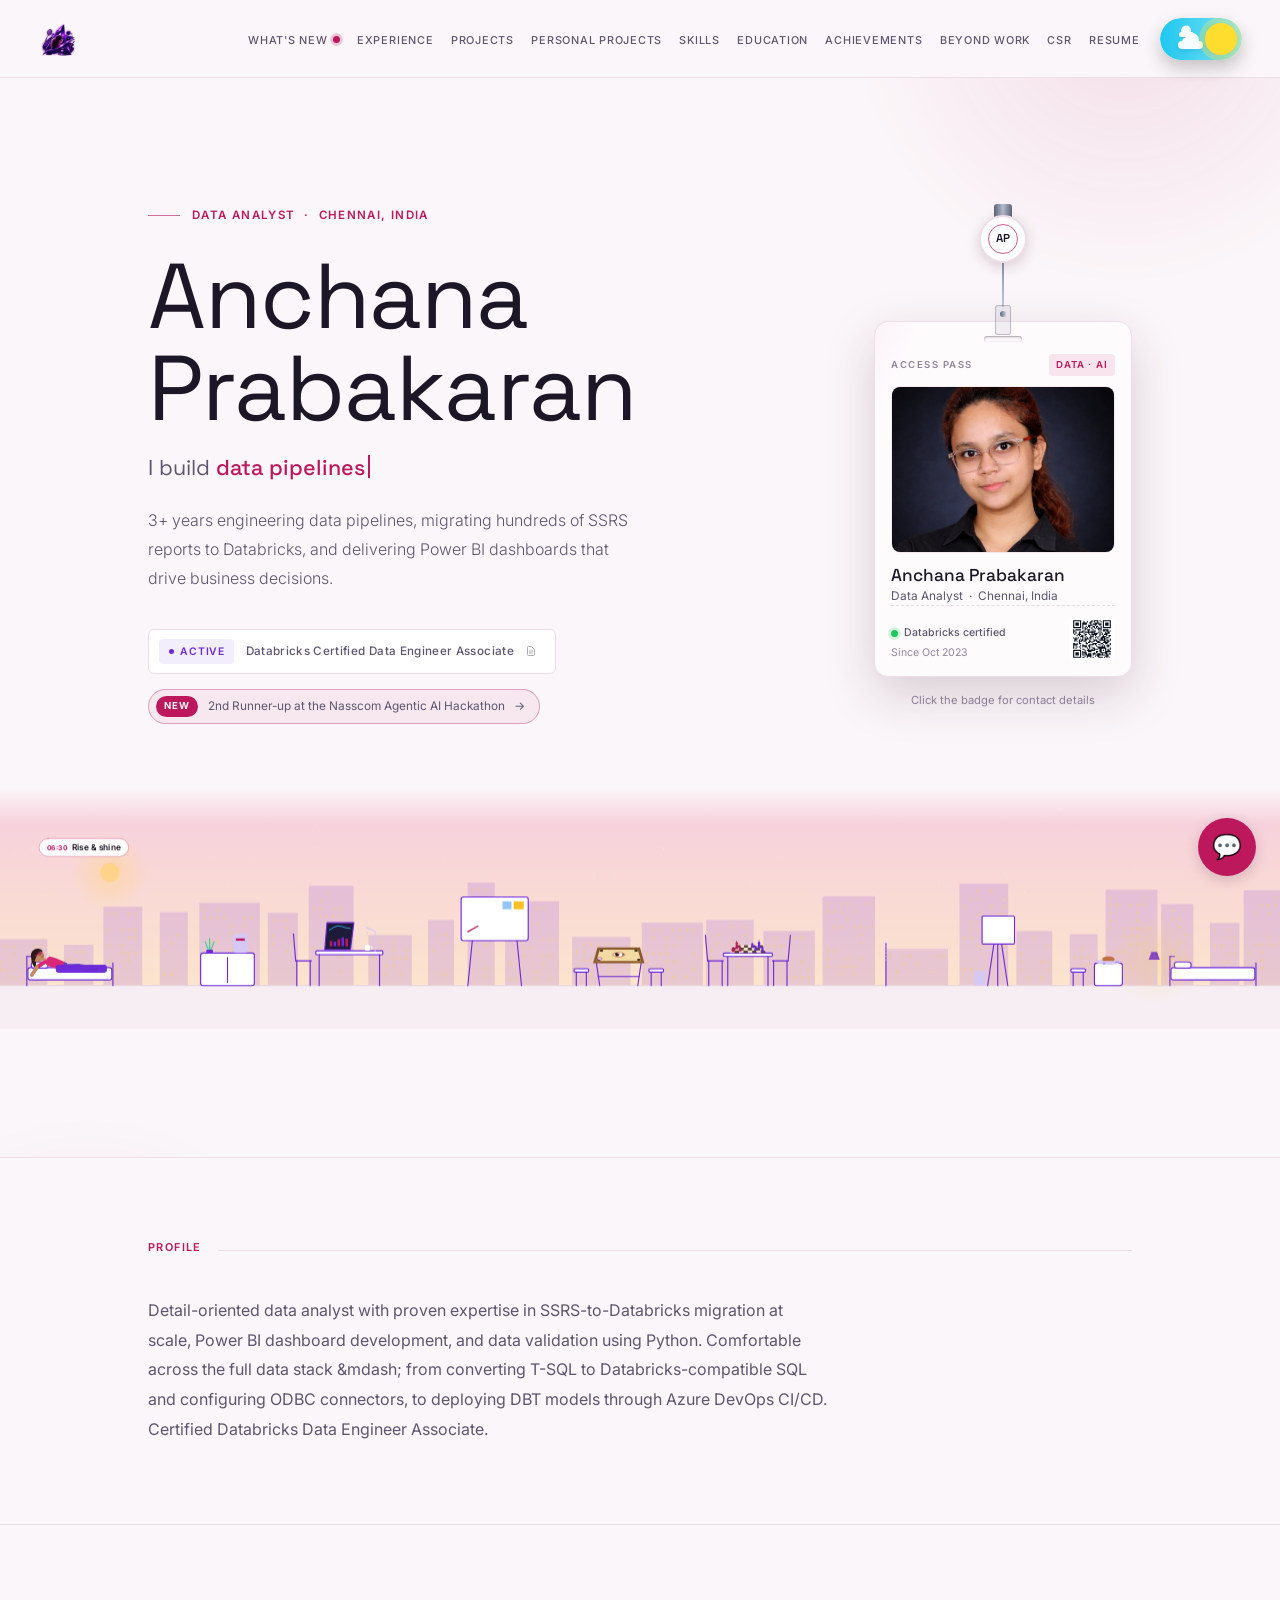
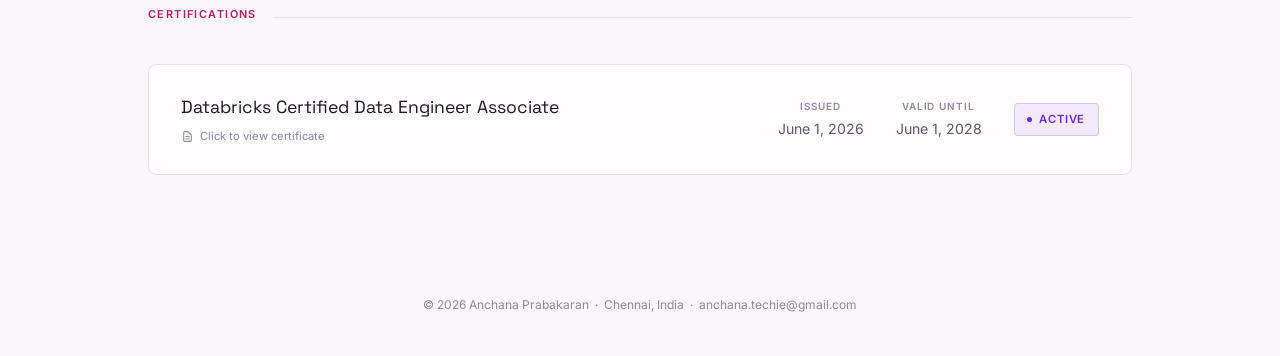
==== commit 34781ee8: "Header, What's New first, auto-expiring certificates, promotions, themed resume - Header: logo far l" ====
--- a/index.html
+++ b/index.html
@@ -110,6 +110,7 @@
     </button>
     <div class="nav-actions" id="navActions">
       <ul>
+        <li><a href="#whats-new" data-page="whatsnew" id="nav-whatsnew">What's New<span class="nav-new-dot" id="navNewDot" hidden aria-label="new"></span></a></li>
         <li><a href="#experience" data-page="YearExperience" id="nav-YearExperience">Experience</a></li>
         <li><a href="#projects" data-page="experience" id="nav-experience">Projects</a></li>
         <li><a href="#personal-projects" data-page="personal" id="nav-personal">Personal Projects</a></li>
@@ -118,7 +119,6 @@
         <li><a href="#achievements" data-page="achievements" id="nav-achievements">Achievements</a></li>
         <li><a href="#beyond-work" data-page="beyondwork" id="nav-beyondwork">Beyond Work</a></li>
         <li><a href="#csr" data-page="CSR" id="nav-CSR">CSR</a></li>
-        <li><a href="#whats-new" data-page="whatsnew" id="nav-whatsnew">What's New<span class="nav-new-dot" id="navNewDot" hidden aria-label="new"></span></a></li>
         <li><a href="#resume" data-modal="resume" id="nav-resume">Resume</a></li>
       </ul>
       <button class="theme-toggle" id="themeToggle" type="button" aria-label="Switch to light mode" aria-pressed="false">
@@ -146,7 +146,7 @@
             <span aria-hidden="true">I build </span><span class="typed-word" id="heroTyped" aria-hidden="true"></span><span class="typed-caret" aria-hidden="true"></span>
           </p>
           <p class="hero-desc" id="heroDesc"></p>
-          <div class="cert-badge" id="heroCertBadge" onclick="openModal('cert')" title="Click to view certificate">
+          <div class="cert-badge" id="heroCertBadge" role="button" tabindex="0" title="Click to view certificate">
             <span class="live" id="heroCertStatus"></span>
             <span id="heroCertName"></span>
             <svg xmlns="http://www.w3.org/2000/svg" width="12" height="12" fill="none" viewBox="0 0 24 24" stroke="currentColor" stroke-width="2" style="opacity:.5"><path stroke-linecap="round" stroke-linejoin="round" d="M9 12h6m-6 4h6m2 5H7a2 2 0 01-2-2V5a2 2 0 012-2h5.586a1 1 0 01.707.293l5.414 5.414a1 1 0 01.293.707V19a2 2 0 01-2 2z"/></svg>
@@ -232,26 +232,7 @@
         <span class="eyebrow" id="certEyebrow">Certifications</span>
         <div class="eyebrow-rule"></div>
       </div>
-      <div class="cert-row" onclick="openModal('cert')">
-        <div>
-          <div class="cert-name" id="certRowName"></div>
-          <div class="cert-row-hint">
-            <svg xmlns="http://www.w3.org/2000/svg" width="13" height="13" fill="none" viewBox="0 0 24 24" stroke="currentColor" stroke-width="2"><path stroke-linecap="round" stroke-linejoin="round" d="M9 12h6m-6 4h6m2 5H7a2 2 0 01-2-2V5a2 2 0 012-2h5.586a1 1 0 01.707.293l5.414 5.414a1 1 0 01.293.707V19a2 2 0 01-2 2z"/></svg>
-            Click to view certificate
-          </div>
-        </div>
-        <div class="cert-meta">
-          <div class="cert-date-block">
-            <div class="cert-date-label" id="certIssuedLabel">Issued</div>
-            <div class="cert-date-val" id="certIssuedDate"></div>
-          </div>
-          <div class="cert-date-block">
-            <div class="cert-date-label" id="certValidLabel">Valid Until</div>
-            <div class="cert-date-val" id="certValidDate"></div>
-          </div>
-          <div class="status-active" id="certStatus"></div>
-        </div>
-      </div>
+      <div class="cert-list" id="certList"><!-- populated from home.json "certifications" --></div>
     </div>
   </section>
 
@@ -360,7 +341,7 @@
           <div class="orbit-core" aria-hidden="true"><span class="orbit-core-mono" id="orbitCore">AP</span><span class="orbit-core-label" id="orbitCoreLabel"></span></div>
           <div class="orbit-tip" id="orbitTip" role="tooltip" hidden></div>
         </div>
-        <p class="orbit-caption">Hover a planet to meet its moons &middot; hover a moon to see where I've used it</p>
+        <p class="orbit-caption">Each planet is a skill area and its moons are the skills &middot; hover or tap a planet, then a moon for details</p>
       </div>
 
       <div class="skills-grid" id="skillsGrid"><!-- populated from JSON_Files/skills.json --></div>
@@ -545,8 +526,46 @@
       var to = /present|now|current/i.test(halves[1]) ? now() : parseMonth(halves[1]);
       return from && to ? tenure(monthsBetween(from, to)) : '';
     }
-    return { fill: fill, durationFor: durationFor };
+    function startOf(period) { return parseMonth(String(period || '').split(/\s*[–—-]\s*/)[0]); }
+    function isCurrent(period) { return /present|now|current/i.test(String(period || '').split(/\s*[–—-]\s*/)[1] || ''); }
+    return { fill: fill, durationFor: durationFor, startOf: startOf, isCurrent: isCurrent };
   })();
+
+  /* ── Current role ────────────────────────────────────────────
+     Text can say {role}; it becomes the title of the role whose
+     period ends in "Present" in experience.json, so a promotion
+     only needs updating in one place. */
+  var PortfolioRole = fetch('JSON_Files/experience.json')
+    .then(function (r) { return r.ok ? r.json() : {}; })
+    .then(function (d) {
+      var cur = (d.timeline || []).find(function (t) { return PortfolioDates.isCurrent(t.period); });
+      return cur ? cur.role : '';
+    })
+    .catch(function () { return ''; });
+  function fillRole(el) {
+    if (!el || el.innerHTML.indexOf('{role}') === -1) return;
+    PortfolioRole.then(function (role) { el.innerHTML = el.innerHTML.split('{role}').join(role || ''); });
+  }
+
+  /* ── Certificates ──────────────────────────────────────────────
+     A certificate is Active until its "validUntil" date (YYYY-MM-DD),
+     then Expired — no manual change needed. No date = never expires. */
+  var PortfolioCerts = {
+    status: function (c) {
+      if (!c.validUntil) return 'Active';
+      var end = new Date(c.validUntil + 'T23:59:59');
+      return isNaN(end) || new Date() <= end ? 'Active' : 'Expired';
+    },
+    fmt: function (iso) {
+      if (!iso) return '';
+      var d = new Date(iso + 'T00:00:00');
+      return isNaN(d) ? iso : d.toLocaleDateString('en-US', { month: 'long', day: 'numeric', year: 'numeric' });
+    },
+    // The one shown in the hero and on the ID badge: first active one in the list.
+    primary: function (list) {
+      return list.find(function (c) { return PortfolioCerts.status(c) === 'Active'; }) || list[0];
+    }
+  };
 </script>
 
 <script>
@@ -682,31 +701,143 @@
   document.addEventListener('DOMContentLoaded', function () { if (location.hash) pageFromHash(); });
 
   /* ── Modal ── */
-  function openModal(key) {
-    const doc = docs[key];
-    document.getElementById('modalTitle').textContent = doc.title;
+  function openModal(key) { if (docs[key]) openDocument(docs[key]); }
+
+  /* Opens any document in the themed viewer.
+     doc = { title, type: 'image' | 'pdf' | 'pbix', file } */
+  function openDocument(doc) {
+    if (!doc || !doc.file) return;
+    document.getElementById('modalTitle').textContent = doc.title || 'Document';
     const body = document.getElementById('modalBody');
+    const box = document.querySelector('#docModal .modal-box');
+    box.classList.toggle('is-pdf', doc.type === 'pdf');
 
     if (doc.type === 'image') {
-      body.innerHTML = `<div style="padding:20px;text-align:center;">
-        <img src="${doc.file}" style="max-width:100%;max-height:75vh;border-radius:8px;">
-      </div>`;
+      body.innerHTML = '<div class="doc-image"><img alt=""></div>';
+      const img = body.querySelector('img'); img.src = doc.file; img.alt = doc.title || '';
     } else if (doc.type === 'pbix') {
       body.innerHTML = `<div class="modal-placeholder">
         <h3>Power BI File</h3>
         <p>Browsers cannot preview .pbix files directly.</p>
-        <a href="${doc.file}" download style="padding:10px 20px;border:1px solid var(--gold);color:var(--gold);text-decoration:none;">Download PBIX File</a>
+        <a class="doc-btn" href="${doc.file}" download>Download PBIX File</a>
       </div>`;
     } else {
-      body.innerHTML = `<iframe src="${doc.file}#toolbar=1&view=FitH" style="overflow:hidden;"></iframe>
-      <div style="padding:15px;text-align:center;">
-      <a href="${doc.file}" download style="padding:10px 20px;border:1px solid var(--gold);color:var(--gold);text-decoration:none;">Download</a>
-      </div>`;
+      PdfViewer.open(body, doc);
     }
 
     document.getElementById('docModal').classList.add('open');
     document.body.style.overflow = 'hidden';
   }
+
+  /* ── Themed PDF viewer (pdf.js, served from JS_Files/pdfjs) ──
+     Pages are drawn on canvases inside the site's own frame and
+     toolbar. "Themed" tints the pages to match the site; "Paper"
+     shows the original. Download always gives the original PDF. */
+  var PdfViewer = (function () {
+    var lib = null;
+    function loadLib() {
+      if (lib) return lib;
+      lib = new Promise(function (resolve, reject) {
+        var sc = document.createElement('script');
+        sc.src = 'JS_Files/pdfjs/pdf.min.js';
+        sc.onload = function () {
+          window.pdfjsLib.GlobalWorkerOptions.workerSrc = 'JS_Files/pdfjs/pdf.worker.min.js';
+          resolve(window.pdfjsLib);
+        };
+        sc.onerror = reject;
+        document.head.appendChild(sc);
+      });
+      return lib;
+    }
+    var state = null;
+    function open(body, doc) {
+      var themed = true;
+      try { themed = localStorage.getItem('pdfLook') !== 'paper'; } catch (e) {}
+      body.innerHTML =
+        '<div class="pdfv">' +
+          '<div class="pdfv-bar">' +
+            '<span class="pdfv-pages" aria-live="polite">Loading…</span>' +
+            '<span class="pdfv-group">' +
+              '<button type="button" class="pdfv-btn" data-act="out" aria-label="Zoom out">&minus;</button>' +
+              '<span class="pdfv-zoom">100%</span>' +
+              '<button type="button" class="pdfv-btn" data-act="in" aria-label="Zoom in">+</button>' +
+              '<button type="button" class="pdfv-btn pdfv-text" data-act="fit">Fit</button>' +
+            '</span>' +
+            '<span class="pdfv-group">' +
+              '<span class="pdfv-switch" role="group" aria-label="Page look">' +
+                '<button type="button" data-look="themed">Themed</button><button type="button" data-look="paper">Paper</button>' +
+              '</span>' +
+              '<a class="doc-btn pdfv-dl" download>Download PDF</a>' +
+            '</span>' +
+          '</div>' +
+          '<div class="pdfv-scroll"><div class="pdfv-pagesbox"></div></div>' +
+        '</div>';
+      var root = body.querySelector('.pdfv');
+      var scroller = root.querySelector('.pdfv-scroll'), box = root.querySelector('.pdfv-pagesbox');
+      root.querySelector('.pdfv-dl').href = doc.file;
+      function setLook(t) {
+        themed = t; root.classList.toggle('is-themed', t);
+        root.querySelectorAll('[data-look]').forEach(function (b) { b.classList.toggle('on', (b.dataset.look === 'themed') === t); b.setAttribute('aria-pressed', String((b.dataset.look === 'themed') === t)); });
+        try { localStorage.setItem('pdfLook', t ? 'themed' : 'paper'); } catch (e) {}
+      }
+      setLook(themed);
+      root.querySelectorAll('[data-look]').forEach(function (b) { b.addEventListener('click', function () { setLook(b.dataset.look === 'themed'); }); });
+
+      var my = state = { pdf: null, zoom: 1, fitZoom: 1, rendering: 0 };
+      function render() {
+        if (!my.pdf || state !== my) return;
+        var token = ++my.rendering;
+        root.querySelector('.pdfv-zoom').textContent = Math.round(my.zoom / my.fitZoom * 100) + '%';
+        box.innerHTML = '';
+        var dpr = Math.min(window.devicePixelRatio || 1, 2);
+        (function page(n) {
+          if (n > my.pdf.numPages || token !== my.rendering) return;
+          my.pdf.getPage(n).then(function (pg) {
+            if (token !== my.rendering) return;
+            var vp = pg.getViewport({ scale: my.zoom });
+            var c = document.createElement('canvas');
+            c.className = 'pdfv-page';
+            c.width = Math.floor(vp.width * dpr); c.height = Math.floor(vp.height * dpr);
+            c.style.width = Math.floor(vp.width) + 'px'; c.style.height = Math.floor(vp.height) + 'px';
+            c.setAttribute('aria-label', 'Page ' + n + ' of ' + my.pdf.numPages);
+            box.appendChild(c);
+            return pg.render({ canvasContext: c.getContext('2d'), viewport: vp, transform: dpr !== 1 ? [dpr, 0, 0, dpr, 0, 0] : null }).promise;
+          }).then(function () { page(n + 1); });
+        })(1);
+      }
+      function fit() {
+        my.pdf.getPage(1).then(function (pg) {
+          var w = pg.getViewport({ scale: 1 }).width;
+          my.fitZoom = my.zoom = Math.max(0.4, (scroller.clientWidth - 40) / w);
+          render();
+        });
+      }
+      root.querySelector('[data-act="in"]').addEventListener('click', function () { my.zoom = Math.min(my.fitZoom * 3, my.zoom * 1.2); render(); });
+      root.querySelector('[data-act="out"]').addEventListener('click', function () { my.zoom = Math.max(my.fitZoom * 0.5, my.zoom / 1.2); render(); });
+      root.querySelector('[data-act="fit"]').addEventListener('click', fit);
+      scroller.addEventListener('scroll', function () {
+        var pages = box.children, mid = scroller.scrollTop + scroller.clientHeight / 2, n = 1;
+        for (var i = 0; i < pages.length; i++) if (pages[i].offsetTop <= mid) n = i + 1;
+        if (my.pdf) root.querySelector('.pdfv-pages').textContent = 'Page ' + n + ' / ' + my.pdf.numPages;
+      });
+
+      loadLib().then(function (pdfjs) {
+        return pdfjs.getDocument(doc.file).promise;
+      }).then(function (pdf) {
+        if (state !== my) return;
+        my.pdf = pdf;
+        root.querySelector('.pdfv-pages').textContent = 'Page 1 / ' + pdf.numPages;
+        fit();
+      }).catch(function () {
+        // Fallback: the browser's own viewer
+        body.innerHTML = '<iframe title="' + (doc.title || 'Document') + '"></iframe>' +
+          '<div style="padding:15px;text-align:center;"><a class="doc-btn" download>Download</a></div>';
+        body.querySelector('iframe').src = doc.file + '#toolbar=1&view=FitH';
+        body.querySelector('a').href = doc.file;
+      });
+    }
+    return { open: open, close: function () { state = null; } };
+  })();
 
   function checkIframe(iframe) {
     /* If the PDF fails to load (e.g. file not found) the iframe contentDocument
@@ -727,6 +858,7 @@
   }
 
   function closeModal() {
+    PdfViewer.close();
     document.getElementById('docModal').classList.remove('open');
     document.body.style.overflow = '';
     document.getElementById('modalBody').innerHTML = '';
@@ -789,6 +921,7 @@
       dotsBar.querySelectorAll('.carousel-dot').forEach(function (d, i) {
         d.classList.toggle('active', i === current);
       });
+      if (cfg.onChange) cfg.onChange(current);
     }
 
     function setTrackPos(index) {
@@ -874,7 +1007,7 @@
     updateDots();
     if (total > 1) startTimer();
 
-    return { destroy: stopTimer };
+    return { destroy: stopTimer, current: function () { return current; } };
   }
 
   /* ── HOME PAGE — hero, profile summary and certification banner are all
@@ -904,9 +1037,12 @@
     function renderHome(data) {
       var hero = data.hero || {};
       var profile = data.profile || {};
-      var cert = data.certification || {};
-
-      if (els.eyebrow) els.eyebrow.innerHTML = '<span></span>' + (hero.eyebrow || '');
+      var certs = Array.isArray(data.certifications) ? data.certifications : (data.certification ? [{
+        name: data.certification.name, shortName: 'Databricks', image: 'Images/Databricks.png',
+        issuedDate: '', validUntil: '' }] : []);
+      var primary = certs.length ? PortfolioCerts.primary(certs) : null;
+
+      if (els.eyebrow) { els.eyebrow.innerHTML = '<span></span>' + (hero.eyebrow || ''); fillRole(els.eyebrow); }
       if (els.name) els.name.innerHTML = (hero.firstName || '') + '<br>' + (hero.lastName || '');
       if (els.desc) els.desc.innerHTML = PortfolioDates.fill(hero.description || '');
       if (els.photo) { els.photo.src = hero.photo || ''; els.photo.alt = hero.photoAlt || ''; }
@@ -919,24 +1055,62 @@
       var badgeRole = document.getElementById('badgeRole');
       var badgeStatus = document.getElementById('badgeStatus');
       if (badgeName) badgeName.textContent = [hero.firstName, hero.lastName].filter(Boolean).join(' ');
-      if (badgeRole) badgeRole.innerHTML = hero.eyebrow || '';
-      if (badgeStatus && cert.status && cert.name) {
-        badgeStatus.textContent = (/^active$/i.test(cert.status) ? 'Databricks certified' : cert.status);
+      if (badgeRole) { badgeRole.innerHTML = hero.eyebrow || ''; fillRole(badgeRole); }
+      var heroBadge = document.getElementById('heroCertBadge');
+      if (primary) {
+        var pActive = PortfolioCerts.status(primary) === 'Active';
+        var short = primary.shortName || primary.issuer || 'Certified';
+        if (badgeStatus) {
+          badgeStatus.textContent = pActive ? short + ' certified' : short + ' certification expired';
+          badgeStatus.parentNode.classList.toggle('is-expired', !pActive);
+        }
+        if (els.certBadgeStatus) els.certBadgeStatus.textContent = pActive ? 'Active' : 'Expired';
+        if (els.certBadgeName) els.certBadgeName.textContent = primary.name || '';
+        heroBadge.classList.toggle('is-expired', !pActive);
+        var openPrimary = function () { openDocument({ title: primary.name, type: 'image', file: primary.image }); };
+        heroBadge.onclick = openPrimary;
+        heroBadge.onkeydown = function (e) { if (e.key === 'Enter' || e.key === ' ') { e.preventDefault(); openPrimary(); } };
+      } else if (heroBadge) {
+        heroBadge.hidden = true;
+        if (badgeStatus) badgeStatus.parentNode.hidden = true;
       }
-
-      if (els.certBadgeStatus) els.certBadgeStatus.textContent = cert.status || '';
-      if (els.certBadgeName) els.certBadgeName.textContent = cert.name || '';
 
       if (els.profileEyebrow) els.profileEyebrow.textContent = profile.eyebrow || 'Profile';
       if (els.profileSummary) els.profileSummary.textContent = profile.summary || '';
 
-      if (els.certEyebrow) els.certEyebrow.textContent = cert.eyebrow || 'Certifications';
-      if (els.certRowName) els.certRowName.textContent = cert.name || '';
-      if (els.certIssuedLabel) els.certIssuedLabel.textContent = cert.issuedLabel || 'Issued';
-      if (els.certIssuedDate) els.certIssuedDate.textContent = cert.issuedDate || '';
-      if (els.certValidLabel) els.certValidLabel.textContent = cert.validLabel || 'Valid Until';
-      if (els.certValidDate) els.certValidDate.textContent = cert.validDate || '';
-      if (els.certStatus) els.certStatus.textContent = cert.status || '';
+      if (els.certEyebrow) els.certEyebrow.textContent = data.certificationsEyebrow || 'Certifications';
+      var list = document.getElementById('certList');
+      if (list) {
+        list.innerHTML = '';
+        certs.forEach(function (c) {
+          var st = PortfolioCerts.status(c);
+          var row = document.createElement('div');
+          row.className = 'cert-row' + (st === 'Expired' ? ' is-expired' : '');
+          row.setAttribute('role', 'button'); row.tabIndex = 0;
+          var hint = c.image ? 'Click to view certificate' : (c.credentialUrl ? 'Click to verify' : '');
+          row.innerHTML =
+            '<div><div class="cert-name"></div><div class="cert-row-hint">' +
+            '<svg xmlns="http://www.w3.org/2000/svg" width="13" height="13" fill="none" viewBox="0 0 24 24" stroke="currentColor" stroke-width="2"><path stroke-linecap="round" stroke-linejoin="round" d="M9 12h6m-6 4h6m2 5H7a2 2 0 01-2-2V5a2 2 0 012-2h5.586a1 1 0 01.707.293l5.414 5.414a1 1 0 01.293.707V19a2 2 0 01-2 2z"/></svg>' +
+            '<span class="cert-hint-text"></span></div></div>' +
+            '<div class="cert-meta">' +
+              '<div class="cert-date-block"><div class="cert-date-label">Issued</div><div class="cert-date-val cert-issued"></div></div>' +
+              '<div class="cert-date-block"><div class="cert-date-label">' + (st === 'Expired' ? 'Expired on' : 'Valid until') + '</div><div class="cert-date-val cert-valid"></div></div>' +
+              '<div class="status-active"></div>' +
+            '</div>';
+          row.querySelector('.cert-name').textContent = c.name || '';
+          row.querySelector('.cert-hint-text').textContent = hint;
+          row.querySelector('.cert-issued').textContent = PortfolioCerts.fmt(c.issuedDate) || '—';
+          row.querySelector('.cert-valid').textContent = c.validUntil ? PortfolioCerts.fmt(c.validUntil) : 'No expiry';
+          row.querySelector('.status-active').textContent = st;
+          var open = function () {
+            if (c.image) openDocument({ title: c.name, type: 'image', file: c.image });
+            else if (c.credentialUrl) window.open(c.credentialUrl, '_blank', 'noopener');
+          };
+          row.addEventListener('click', open);
+          row.addEventListener('keydown', function (e) { if (e.key === 'Enter' || e.key === ' ') { e.preventDefault(); open(); } });
+          list.appendChild(row);
+        });
+      }
     }
 
     fetch('JSON_Files/home.json')
@@ -998,6 +1172,7 @@
       if (eyebrowEl) eyebrowEl.textContent = data.eyebrow || 'Work Experience';
       var company = data.company || {};
       if (companyEl) {
+        setTimeout(function () { fillRole(companyEl.querySelector('.exp-role')); });
         companyEl.innerHTML =
           '<div>' +
             '<div class="exp-role">' + (company.role || '') + '</div>' +
@@ -1462,12 +1637,16 @@
       if (titleEl && data.title) titleEl.innerHTML = escapeHtml(data.title) + '<span>.</span>';
       if (subtitleEl && data.subtitle) subtitleEl.textContent = data.subtitle;
 
-      var items = Array.isArray(data.timeline) ? data.timeline : [];
+      // Newest role first; a role is "current" when its period ends in Present.
+      var items = (Array.isArray(data.timeline) ? data.timeline : []).slice().sort(function (a, b) {
+        var x = PortfolioDates.startOf(a.period), y = PortfolioDates.startOf(b.period);
+        return (y ? y.y * 12 + y.m : 0) - (x ? x.y * 12 + x.m : 0);
+      });
       listEl.innerHTML = items.map(function (item, i) {
         var isLast = i === items.length - 1;
-        var isCurrent = !!item.current;
+        var isCurrent = PortfolioDates.isCurrent(item.period) || item.current === true;
         var icon = ICONS[item.icon] || ICONS.briefcase;
-        var duration = item.duration === '{auto}'
+        var duration = (!item.duration || item.duration === '{auto}')
           ? PortfolioDates.durationFor(item.period)
           : PortfolioDates.fill(item.duration);
         var tags = Array.isArray(item.tags) ? item.tags.map(function (t) {
@@ -1662,22 +1841,61 @@
         if (a.photos && a.photos.length) {
           var sec4 = el('div', 'ach-sec ach-sec-wide');
           sec4.appendChild(el('h4', null, 'Gallery'));
-          var g = el('div', 'ach-gallery');
-          a.photos.forEach(function (ph, i) {
-            var b = el('button', 'ach-thumb'); b.type = 'button';
-            b.setAttribute('aria-label', 'Open photo: ' + (ph.caption || ''));
-            var im = el('img'); im.src = ph.src; im.alt = ph.caption || ''; im.loading = 'lazy';
-            b.appendChild(im);
-            if (ph.caption) b.appendChild(el('span', 'ach-thumb-cap', ph.caption));
-            b.addEventListener('click', function () { lbOpen(a.photos, i, b); });
-            g.appendChild(b);
-          });
-          sec4.appendChild(g);
+          var CHEV = function (d) { return '<svg width="16" height="16" fill="none" stroke="currentColor" stroke-width="2.5" viewBox="0 0 24 24"><path stroke-linecap="round" stroke-linejoin="round" d="' + d + '"/></svg>'; };
+          var cw = el('div', 'carousel-wrap ach-carousel');
+          var prev = el('button', 'carousel-btn prev'); prev.type = 'button'; prev.setAttribute('aria-label', 'Previous photo'); prev.innerHTML = CHEV('M15 19l-7-7 7-7');
+          var next = el('button', 'carousel-btn next'); next.type = 'button'; next.setAttribute('aria-label', 'Next photo'); next.innerHTML = CHEV('M9 5l7 7-7 7');
+          var vp = el('div', 'carousel-viewport'), tr = el('div', 'carousel-track');
+          a.photos.forEach(function (ph) { var im = el('img'); im.src = ph.src; im.alt = ph.caption || ''; im.loading = 'lazy'; tr.appendChild(im); });
+          vp.appendChild(tr);
+          var dots = el('div', 'carousel-dots');
+          cw.appendChild(prev); cw.appendChild(vp); cw.appendChild(next); cw.appendChild(dots);
+          var cap = el('p', 'ach-caption', a.photos[0].caption || '');
+          sec4.appendChild(cw); sec4.appendChild(cap);
+          var zoomBtn = el('button', 'ach-zoom', 'View full size'); zoomBtn.type = 'button';
+          sec4.appendChild(zoomBtn);
           body.appendChild(sec4);
+          (function (photos, card, vp, tr, prev, next, dots, cw, cap, zoomBtn) {
+            // started once the card is in the page (needs real sizes)
+            card._startCarousel = function () {
+              if (card._carousel) return;
+              card._carousel = initCarousel({
+                viewport: vp, track: tr, prevBtn: prev, nextBtn: next, dotsBar: dots, wrap: cw,
+                isActive: function () { return document.getElementById('page-achievements').classList.contains('active') && !card.hidden; },
+                onChange: function (i) { cap.textContent = photos[i].caption || ''; }
+              });
+            };
+            var openAt = function () { lbOpen(photos, card._carousel ? card._carousel.current() : 0, zoomBtn); };
+            vp.addEventListener('click', openAt);
+            zoomBtn.addEventListener('click', openAt);
+          })(a.photos, card, vp, tr, prev, next, dots, cw, cap, zoomBtn);
         }
         card.appendChild(body);
         list.appendChild(card);
       });
+
+      var cards = Array.prototype.slice.call(list.querySelectorAll('.ach-card'));
+      cards.forEach(function (c) { if (c._startCarousel) c._startCarousel(); });
+      if (cards.length > 1) {
+        // More than one achievement: a row of tabs, newest selected.
+        var bar = el('div', 'ach-switch'); bar.setAttribute('role', 'tablist');
+        items.forEach(function (a, i) {
+          var t = el('button', 'ach-tab' + (i === 0 ? ' on' : '')); t.type = 'button';
+          t.setAttribute('role', 'tab'); t.setAttribute('aria-selected', String(i === 0));
+          t.appendChild(el('span', 'ach-tab-medal ach-medal-' + (a.medal || 'star'), a.medal === 'gold' ? '🏆' : (a.medal === 'star' ? '★' : '🏅')));
+          var tx = el('span', 'ach-tab-text');
+          tx.appendChild(el('strong', null, a.placement || ''));
+          tx.appendChild(el('span', null, (a.title || '') + (a.date ? ' · ' + String(a.date).slice(0, 4) : '')));
+          t.appendChild(tx);
+          t.addEventListener('click', function () {
+            cards.forEach(function (c, j) { c.hidden = j !== i; });
+            bar.querySelectorAll('.ach-tab').forEach(function (b, j) { b.classList.toggle('on', j === i); b.setAttribute('aria-selected', String(j === i)); });
+          });
+          bar.appendChild(t);
+        });
+        list.parentNode.insertBefore(bar, list);
+        cards.forEach(function (c, j) { c.hidden = j !== 0; });
+      }
     }
 
     /* What's New */
@@ -1911,8 +2129,11 @@
       document.getElementById('orbitCore').textContent = cfg.core || 'AP';
       document.getElementById('orbitCoreLabel').textContent = cfg.coreLabel || '';
       var cats = skills.categories || [];
-      var plan = cfg.planetOrbits || [{ planets: cats.map(function (_, i) { return i + 1; }), seconds: 80 }];
-      var FACTORS = plan.length > 1 ? [0.46, 0.84] : [0.72];
+      var plan = JSON.parse(JSON.stringify(cfg.planetOrbits || [{ planets: [], seconds: 80 }]));
+      // Any category not listed on an orbit (e.g. a newly added card) joins the outer orbit.
+      var listed = [].concat.apply([], plan.map(function (o) { return o.planets || []; }));
+      cats.forEach(function (_, i) { if (listed.indexOf(i + 1) === -1) plan[plan.length - 1].planets.push(i + 1); });
+      var FACTORS = plan.length > 1 ? [0.44, 0.8] : [0.7];
       plan.slice(0, 2).forEach(function (o, oi) {
         var ring = document.createElement('div');
         ring.className = 'sol-orbit sol-orbit-' + (oi + 1);
--- a/CSS_Files/certifications.css
+++ b/CSS_Files/certifications.css
@@ -55,3 +55,12 @@
       animation: blink 2s ease-in-out infinite;
     }
 
+
+    /* Several certificates + automatic Expired state */
+    .cert-list { display: flex; flex-direction: column; gap: .75rem; }
+    .cert-row.is-expired { opacity: .75; }
+    .cert-row.is-expired .status-active { color: var(--text-muted); background: var(--bg-raised); border-color: var(--border); }
+    .cert-row.is-expired .status-active::before { background: var(--text-muted); animation: none; }
+    .cert-badge.is-expired .live { color: var(--text-muted); background: var(--bg-card); }
+    .cert-badge.is-expired .live::before { background: var(--text-muted); animation: none; }
+    .id-status.is-expired .id-dot { background: var(--text-muted); box-shadow: none; }
--- a/CSS_Files/modal.css
+++ b/CSS_Files/modal.css
@@ -67,3 +67,62 @@
     .modal-placeholder p { font-size: 0.9rem; line-height: 1.8; max-width: 380px; }
     .modal-placeholder strong { color: var(--gold); }
 
+
+    /* ── Document viewer (images + themed PDF) ── */
+    .modal-box.is-pdf { max-width: 980px; height: 90vh; }
+    .doc-image { padding: 20px; text-align: center; overflow: auto; max-height: calc(90vh - 70px); }
+    .doc-image img { max-width: 100%; max-height: 75vh; border-radius: 8px; box-shadow: 0 12px 40px var(--shadow-strong); }
+    .doc-btn {
+      display: inline-flex; align-items: center; gap: .4rem;
+      padding: .5rem 1rem; border-radius: 6px;
+      border: 1px solid var(--gold); color: var(--gold);
+      font-size: .8rem; font-weight: 600; text-decoration: none;
+      transition: background .2s, color .2s;
+    }
+    .doc-btn:hover { background: var(--gold); color: var(--bg); }
+
+    .pdfv { display: flex; flex-direction: column; height: 100%; }
+    .pdfv-bar {
+      display: flex; align-items: center; justify-content: space-between; gap: .75rem; flex-wrap: wrap;
+      padding: .6rem 1rem;
+      border-bottom: 1px solid var(--border);
+      background: var(--bg-card);
+      font-size: .78rem; color: var(--text-soft);
+    }
+    .pdfv-group { display: inline-flex; align-items: center; gap: .45rem; }
+    .pdfv-btn {
+      min-width: 30px; height: 30px; padding: 0 .5rem;
+      border-radius: 6px; border: 1px solid var(--border);
+      background: var(--bg-raised); color: var(--text);
+      font: inherit; font-size: .95rem; cursor: pointer;
+    }
+    .pdfv-btn.pdfv-text { font-size: .75rem; font-weight: 600; }
+    .pdfv-btn:hover { border-color: var(--gold); color: var(--gold); }
+    .pdfv-zoom { min-width: 42px; text-align: center; font-variant-numeric: tabular-nums; }
+    .pdfv-switch { display: inline-flex; border: 1px solid var(--border); border-radius: 999px; overflow: hidden; }
+    .pdfv-switch button { border: 0; background: transparent; color: var(--text-soft); font: inherit; font-size: .72rem; font-weight: 600; padding: .35rem .8rem; cursor: pointer; }
+    .pdfv-switch button.on { background: var(--gold); color: var(--bg); }
+    .pdfv-dl { padding: .4rem .9rem; }
+    .pdfv-scroll {
+      flex: 1; overflow: auto;
+      padding: 20px;
+      background:
+        radial-gradient(circle at 15% 0%, rgba(var(--accent-rgb), .10), transparent 45%),
+        radial-gradient(circle at 85% 100%, rgba(var(--accent2-rgb), .10), transparent 45%),
+        var(--bg);
+    }
+    .pdfv-pagesbox { display: flex; flex-direction: column; align-items: center; gap: 18px; }
+    .pdfv-page {
+      display: block; background: #fff;
+      border-radius: 6px;
+      box-shadow: 0 0 0 1px var(--border), 0 18px 46px var(--shadow-strong);
+    }
+    /* "Themed": dark pages with light text in dark mode, colours kept */
+    body:not(.light-theme) .pdfv.is-themed .pdfv-page { filter: invert(.9) hue-rotate(180deg) contrast(.92) brightness(1.05); }
+    body.light-theme .pdfv.is-themed .pdfv-page { box-shadow: 0 0 0 2px rgba(var(--accent-rgb), .35), 0 18px 46px var(--shadow-strong); }
+    @media (max-width: 640px) {
+      .modal-overlay { padding: .5rem; }
+      .modal-box.is-pdf { height: 94vh; }
+      .pdfv-scroll { padding: 10px; }
+      .pdfv-bar { padding: .5rem .6rem; }
+    }
--- a/CSS_Files/skills-orbit.css
+++ b/CSS_Files/skills-orbit.css
@@ -131,12 +131,18 @@
     }
     .sol-planet-a .sol-moon-dot { background: radial-gradient(circle at 35% 30%, #fff 0%, #f9a8d4 50%, #9d174d 100%); }
     .sol-planet-b .sol-moon-dot { background: radial-gradient(circle at 35% 30%, #fff 0%, #c4b5fd 50%, #5b21b6 100%); }
+    /* Moon names: always shown small next to the moon; the open planet's
+       moons become full labelled pills. */
+    .sol-moon-inner { gap: 4px; }
     .sol-moon-label {
-      max-width: 0; overflow: hidden; opacity: 0;
-      font-size: .68rem; font-weight: 500;
-      color: var(--text);
-      transition: max-width .3s, opacity .25s;
-    }
+      max-width: 140px; overflow: hidden; opacity: .85;
+      font-size: .6rem; font-weight: 600; letter-spacing: .01em;
+      color: var(--text-soft);
+      text-shadow: 0 1px 3px var(--bg), 0 0 6px var(--bg);
+      transition: max-width .3s, opacity .25s, font-size .25s, color .25s;
+    }
+    .sol-planet.is-open .sol-moon-label { font-size: .68rem; color: var(--text); text-shadow: none; }
+    .orbit.has-lit .sol-planet:not(.is-lit) .sol-moon-label { opacity: 0; }
     /* Open planet: moons grow into labelled pills */
     .sol-planet.is-open .sol-moon-inner {
       gap: 6px;
@@ -196,3 +202,24 @@
     @media (prefers-reduced-motion: reduce) {
       .sol-orbit, .sol-body, .sol-moons, .sol-moon-inner, .orbit-core { animation: none !important; }
     }
+
+    /* Moon names sit under their dot and above the planet, so they're never hidden. */
+    .sol-moons { z-index: 2; }
+    .sol-planet:not(.is-open) .sol-moon-inner { flex-direction: column; gap: 2px; }
+    .sol-planet:not(.is-open) .sol-moon-label { text-align: center; }
+    @media (max-width: 640px) {
+      .sol-moon-label { font-size: .5rem; max-width: 80px; }
+      .orbit.has-lit .sol-planet.is-lit .sol-moon-label { font-size: .58rem; }
+    }
+
+    /* Room for always-on moon names: moons orbit further out, and the
+       planet's own name appears only when you hover/tap it. */
+    .orbit { --moon-r: 60px; --sys: 170px; }
+    .sol-planet.is-open { --moon-r: calc(var(--globe) / 2 + 50px); }
+    .sol-name { opacity: 0; transition: opacity .25s, color .3s; }
+    .sol-planet.is-lit .sol-name { opacity: 1; }
+    @media (max-width: 640px) {
+      .orbit { --moon-r: 30px; --sys: 96px; }
+      .sol-planet.is-open { --moon-r: calc(var(--globe) / 2 + 34px); }
+      .sol-planet:not(.is-open) .sol-moon-label { display: none; }
+    }
--- a/CSS_Files/achievements.css
+++ b/CSS_Files/achievements.css
@@ -1,13 +1,13 @@
-    /* ── MENU: room for ten links ──────────────────────────────── */
-    nav .wrap { max-width: 1340px; }
-    nav .wrap a.nav-logo { white-space: nowrap; }
+    /* ── MENU: logo far left, theme toggle far right, ten links ── */
+    nav .wrap { max-width: none; padding-inline: clamp(1.25rem, 3vw, 2.75rem); }
+    nav .wrap a.nav-logo { white-space: nowrap; flex: none; margin-right: 2rem; }
     @media (min-width: 1221px) {
-      nav ul { gap: 1.35rem; }
+      nav ul { gap: clamp(1rem, 1.35vw, 1.6rem); }
       nav ul a { font-size: .68rem; letter-spacing: .07em; white-space: nowrap; }
     }
-    /* Between full-menu and hamburger widths, show just the logo mark. */
-    @media (min-width: 1221px) and (max-width: 1600px) {
-      nav .wrap a.nav-logo { font-size: 0; gap: 0; }
+    /* Not enough room for the name next to ten links: show just the logo mark. */
+    @media (min-width: 1221px) and (max-width: 1519px) {
+      nav .wrap a.nav-logo { font-size: 0; gap: 0; margin-right: 1.25rem; }
       nav .wrap a.nav-logo .nav-logo-mark { margin-right: 0; }
     }
     nav ul a .nav-new-dot {
@@ -270,3 +270,27 @@
       .wn-card { grid-column: 2; }
       .wn-img { width: 72px; height: 56px; }
     }
+
+    /* Photo carousel inside an achievement (reuses the site carousel) */
+    .ach-carousel { margin-top: .25rem; }
+    .ach-carousel .carousel-viewport { cursor: zoom-in; }
+    .ach-carousel .carousel-viewport img { max-height: 420px; }
+    .ach-caption { margin: .75rem 0 0 !important; text-align: center; font-size: .82rem !important; color: var(--text-soft); }
+    .ach-zoom { display: block; margin: .4rem auto 0; background: none; border: 0; color: var(--gold); font: inherit; font-size: .75rem; cursor: pointer; text-decoration: underline; }
+
+    /* Switcher when there are several achievements */
+    .ach-switch { display: flex; gap: .75rem; flex-wrap: wrap; margin-bottom: 1.5rem; }
+    .ach-tab {
+      display: flex; align-items: center; gap: .7rem;
+      padding: .65rem 1rem .65rem .7rem;
+      border-radius: 12px; border: 1px solid var(--border);
+      background: var(--bg-card); color: var(--text-soft);
+      font: inherit; text-align: left; cursor: pointer;
+      transition: border-color .2s, background .2s;
+    }
+    .ach-tab:hover { border-color: rgba(var(--accent-rgb), .5); }
+    .ach-tab.on { border-color: var(--gold); background: var(--gold-dim); }
+    .ach-tab-medal { width: 34px; height: 34px; border-radius: 50%; display: flex; align-items: center; justify-content: center; font-size: 1rem; flex: none; }
+    .ach-tab-text { display: flex; flex-direction: column; }
+    .ach-tab-text strong { font-size: .72rem; letter-spacing: .08em; text-transform: uppercase; color: var(--gold); }
+    .ach-tab-text span { font-size: .82rem; color: var(--text); }
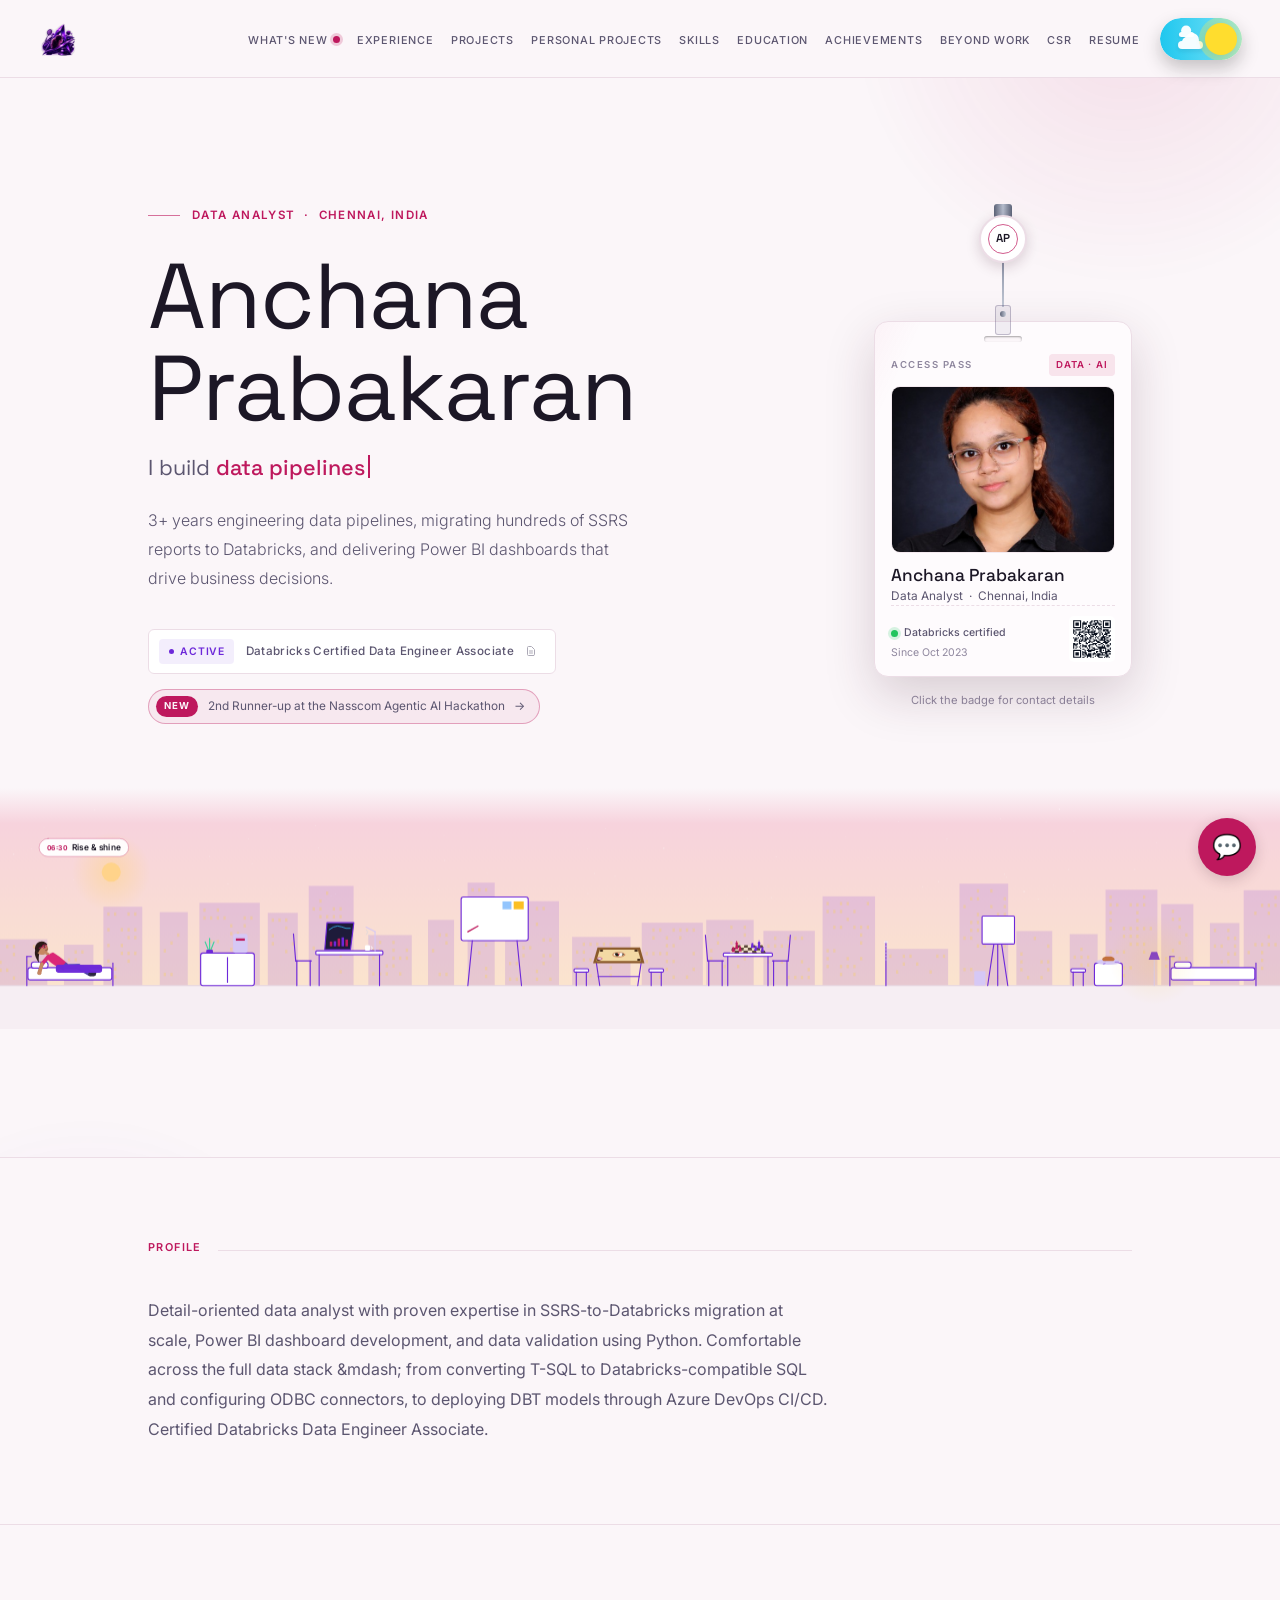
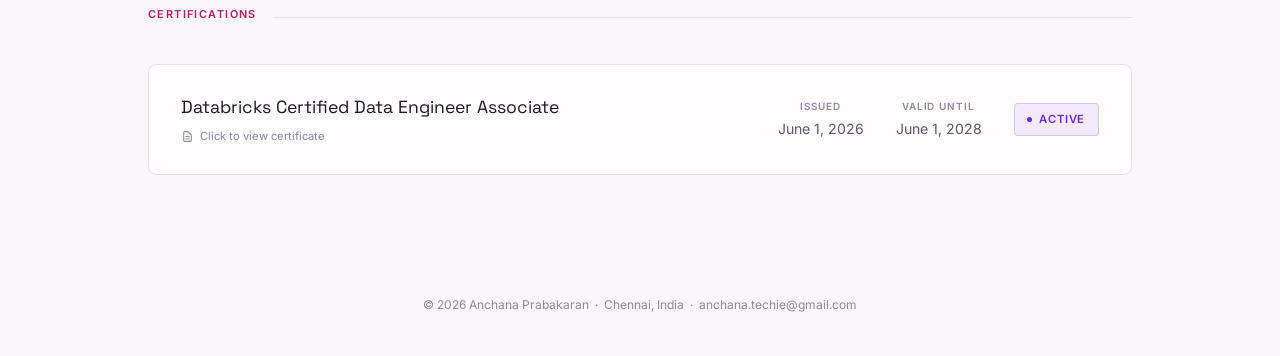
==== commit deacd595: "Mobile header and text-size fixes; cache-busting file versions - The mobile menu's link padding (1re" ====
--- a/index.html
+++ b/index.html
@@ -41,27 +41,27 @@
   <link rel="preconnect" href="https://fonts.googleapis.com" />
   <link rel="preconnect" href="https://fonts.gstatic.com" crossorigin />
   <link href="https://fonts.googleapis.com/css2?family=Space+Grotesk:wght@400;500;600&family=Inter:wght@300;400;500;600&display=swap" rel="stylesheet" />
-  <link rel="stylesheet" href="CSS_Files/base.css" />
-  <link rel="stylesheet" href="CSS_Files/navigation.css" />
-  <link rel="stylesheet" href="CSS_Files/hero.css" />
-  <link rel="stylesheet" href="CSS_Files/section-common.css" />
-  <link rel="stylesheet" href="CSS_Files/skills.css" />
-  <link rel="stylesheet" href="CSS_Files/experience.css" />
-  <link rel="stylesheet" href="CSS_Files/certifications.css" />
-  <link rel="stylesheet" href="CSS_Files/education.css" />
-  <link rel="stylesheet" href="CSS_Files/carousel.css" />
-  <link rel="stylesheet" href="CSS_Files/csr.css" />
-  <link rel="stylesheet" href="CSS_Files/stick-story.css" />
-  <link rel="stylesheet" href="CSS_Files/footer.css" />
-  <link rel="stylesheet" href="CSS_Files/modal.css" />
-  <link rel="stylesheet" href="CSS_Files/responsive.css" />
-  <link rel="stylesheet" href="CSS_Files/timeline.css" />
-  <link rel="stylesheet" href="CSS_Files/beyondwork.css" />
-  <link rel="stylesheet" href="CSS_Files/chatbot.css" />
-  <link rel="stylesheet" href="CSS_Files/animations.css" />
-  <link rel="stylesheet" href="CSS_Files/id-badge.css" />
-  <link rel="stylesheet" href="CSS_Files/skills-orbit.css" />
-  <link rel="stylesheet" href="CSS_Files/achievements.css" />
+  <link rel="stylesheet" href="CSS_Files/base.css?v=20261124-3" />
+  <link rel="stylesheet" href="CSS_Files/navigation.css?v=20261124-3" />
+  <link rel="stylesheet" href="CSS_Files/hero.css?v=20261124-3" />
+  <link rel="stylesheet" href="CSS_Files/section-common.css?v=20261124-3" />
+  <link rel="stylesheet" href="CSS_Files/skills.css?v=20261124-3" />
+  <link rel="stylesheet" href="CSS_Files/experience.css?v=20261124-3" />
+  <link rel="stylesheet" href="CSS_Files/certifications.css?v=20261124-3" />
+  <link rel="stylesheet" href="CSS_Files/education.css?v=20261124-3" />
+  <link rel="stylesheet" href="CSS_Files/carousel.css?v=20261124-3" />
+  <link rel="stylesheet" href="CSS_Files/csr.css?v=20261124-3" />
+  <link rel="stylesheet" href="CSS_Files/stick-story.css?v=20261124-3" />
+  <link rel="stylesheet" href="CSS_Files/footer.css?v=20261124-3" />
+  <link rel="stylesheet" href="CSS_Files/modal.css?v=20261124-3" />
+  <link rel="stylesheet" href="CSS_Files/responsive.css?v=20261124-3" />
+  <link rel="stylesheet" href="CSS_Files/timeline.css?v=20261124-3" />
+  <link rel="stylesheet" href="CSS_Files/beyondwork.css?v=20261124-3" />
+  <link rel="stylesheet" href="CSS_Files/chatbot.css?v=20261124-3" />
+  <link rel="stylesheet" href="CSS_Files/animations.css?v=20261124-3" />
+  <link rel="stylesheet" href="CSS_Files/id-badge.css?v=20261124-3" />
+  <link rel="stylesheet" href="CSS_Files/skills-orbit.css?v=20261124-3" />
+  <link rel="stylesheet" href="CSS_Files/achievements.css?v=20261124-3" />
   <style>
     /* Small scoped rule for the new nav logo mark - kept inline since the
        shared navigation.css wasn't part of this edit. Move into
@@ -103,7 +103,7 @@
   <div class="wrap">
     <a class="nav-logo" href="#home" data-page="home">
       <img class="nav-logo-mark" src="Images/logo-192.png" alt="" width="40" height="40" />
-      Anchana Prabakaran
+      <span class="nav-logo-text">Anchana Prabakaran</span>
     </a>
     <button class="nav-hamburger" id="navHamburger" type="button" aria-label="Toggle menu" aria-expanded="false" aria-controls="navActions">
       <span></span><span></span><span></span>
@@ -2563,6 +2563,6 @@
   input.addEventListener("keydown", function (e) { if (e.key === "Enter") send(); });
 })();
 </script>
-<script src="JS_Files/day-story.js"></script>
+<script src="JS_Files/day-story.js?v=20261124-3"></script>
 </body>
 </html>
--- a/CSS_Files/responsive.css
+++ b/CSS_Files/responsive.css
@@ -71,3 +71,43 @@
     @media (prefers-reduced-motion: reduce) {
       * { animation: none !important; transition: none !important; }
     }
+
+    /* ── Phones and small tablets: nothing may be wider than the screen ── */
+    .hero-grid > * { min-width: 0; }          /* a long one-line link can't stretch the column */
+    .hero-latest { max-width: 100%; }
+    html, body { overflow-x: clip; }
+    @media (max-width: 640px) {
+      nav .wrap { padding-inline: 1.25rem 1.5rem; }   /* logo flush left, menu button a little in from the edge */
+      nav .wrap a.nav-logo { font-size: 1.05rem; margin-right: 1rem; }
+      .nav-logo-mark { height: 34px; width: 34px; }
+      .hero-desc { font-size: .95rem; }
+      .cert-badge { max-width: 100%; }
+      .hero-latest { font-size: .72rem; }
+      .hero-photo-col { justify-self: stretch; align-items: center; }
+      .id-scene { margin-inline: auto; }
+    }
+    @media (max-width: 380px) {
+      nav .wrap a.nav-logo { font-size: .95rem; margin-right: .5rem; }
+      .nav-logo-mark { height: 30px; width: 30px; margin-right: 6px; }
+      .nav-hamburger { margin-right: 4px; }
+    }
+
+    /* The name gives way to the menu button, even with enlarged phone text. */
+    nav .wrap { display: flex; align-items: center; justify-content: space-between; }
+    nav .wrap a.nav-logo { min-width: 0; flex: 0 1 auto; }
+    .nav-logo-text { min-width: 0; overflow: hidden; text-overflow: ellipsis; white-space: nowrap; }
+    .nav-hamburger, .theme-toggle { flex-shrink: 0; }
+    @media (max-width: 640px) {
+      nav .wrap a.nav-logo { font-size: min(1.05rem, 4.6vw); }
+    }
+    @media (max-width: 380px) {
+      nav .wrap a.nav-logo { font-size: min(.95rem, 4.4vw); }
+    }
+
+    /* The mobile menu's link padding must not apply to the logo. */
+    nav .wrap > a.nav-logo { padding: 0; flex: 0 1 auto; min-width: 0; }
+    @media (max-width: 1220px) {
+      nav .wrap > a.nav-logo { margin-right: .75rem; }
+    }
+    @media (max-width: 640px) { .exp-period { white-space: normal; } }
+    @media (max-width: 640px) { h1 { font-size: min(3rem, 13vw); overflow-wrap: anywhere; } }
